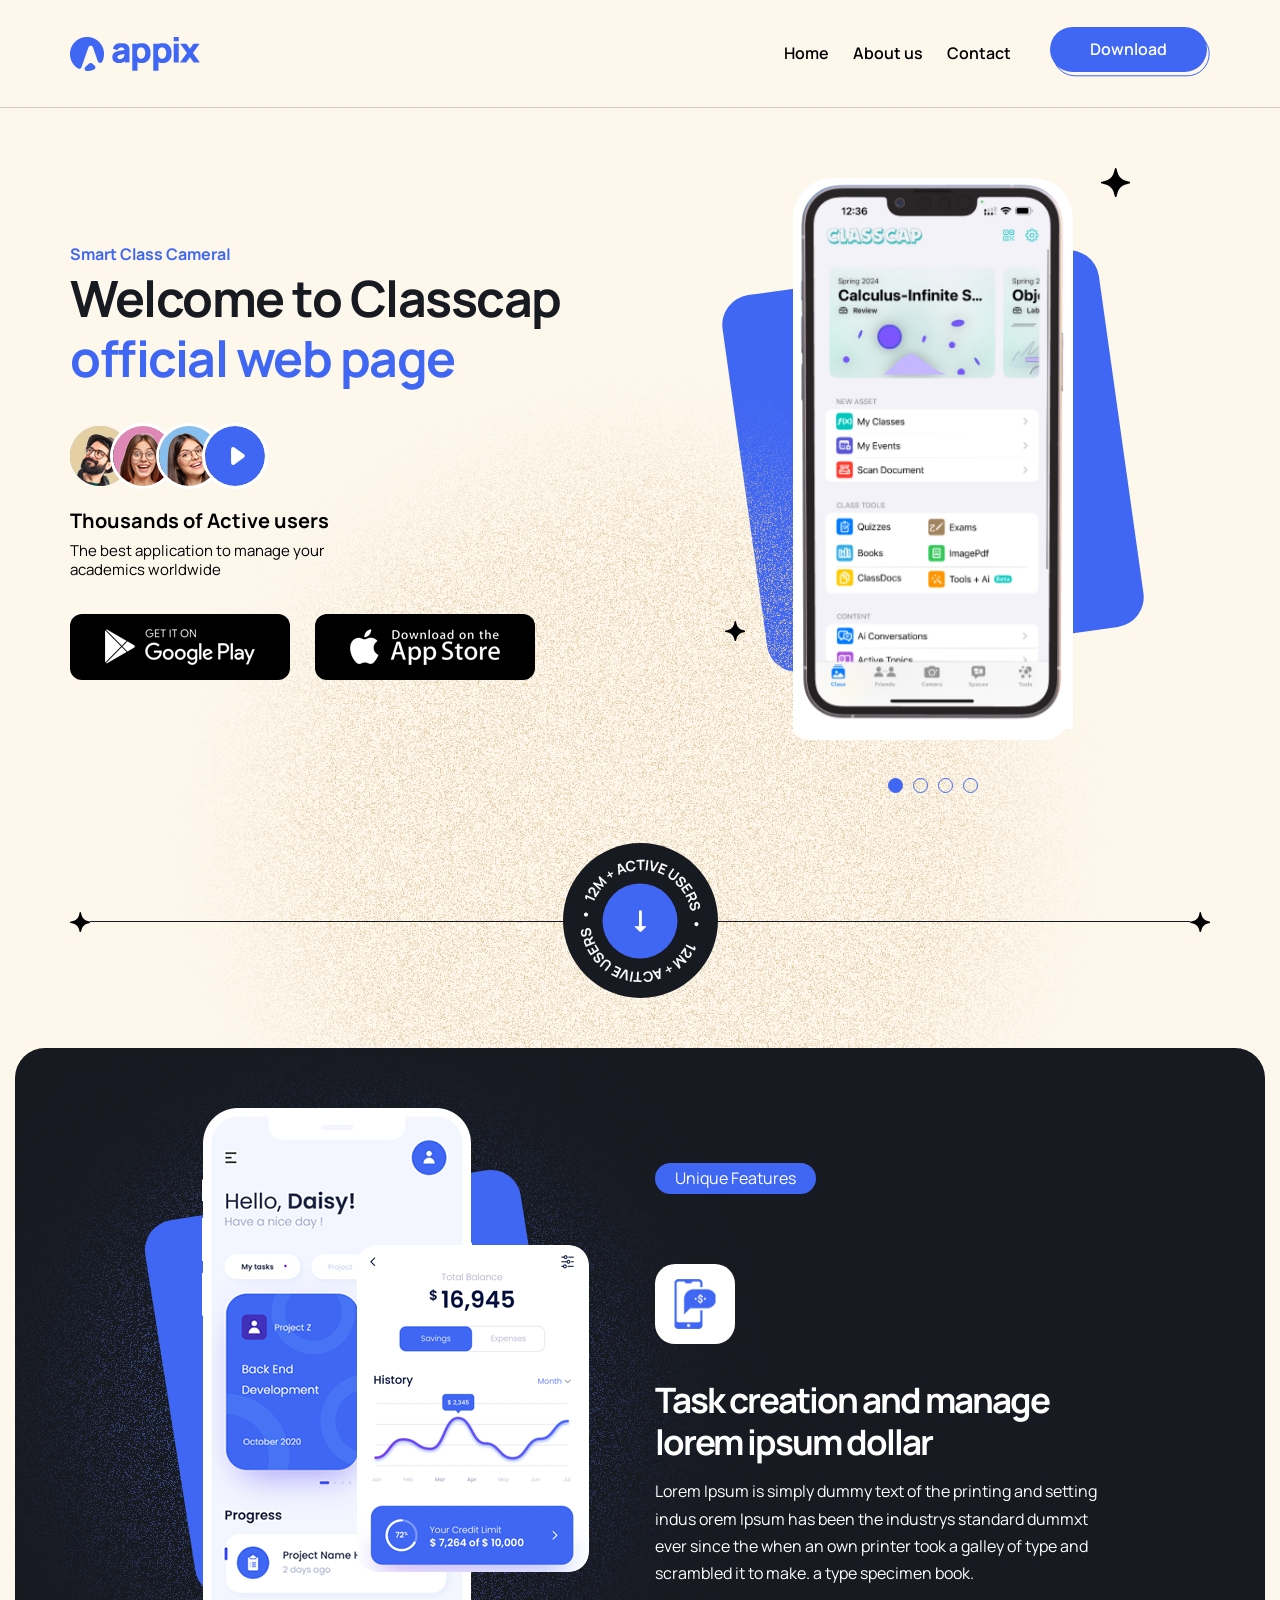
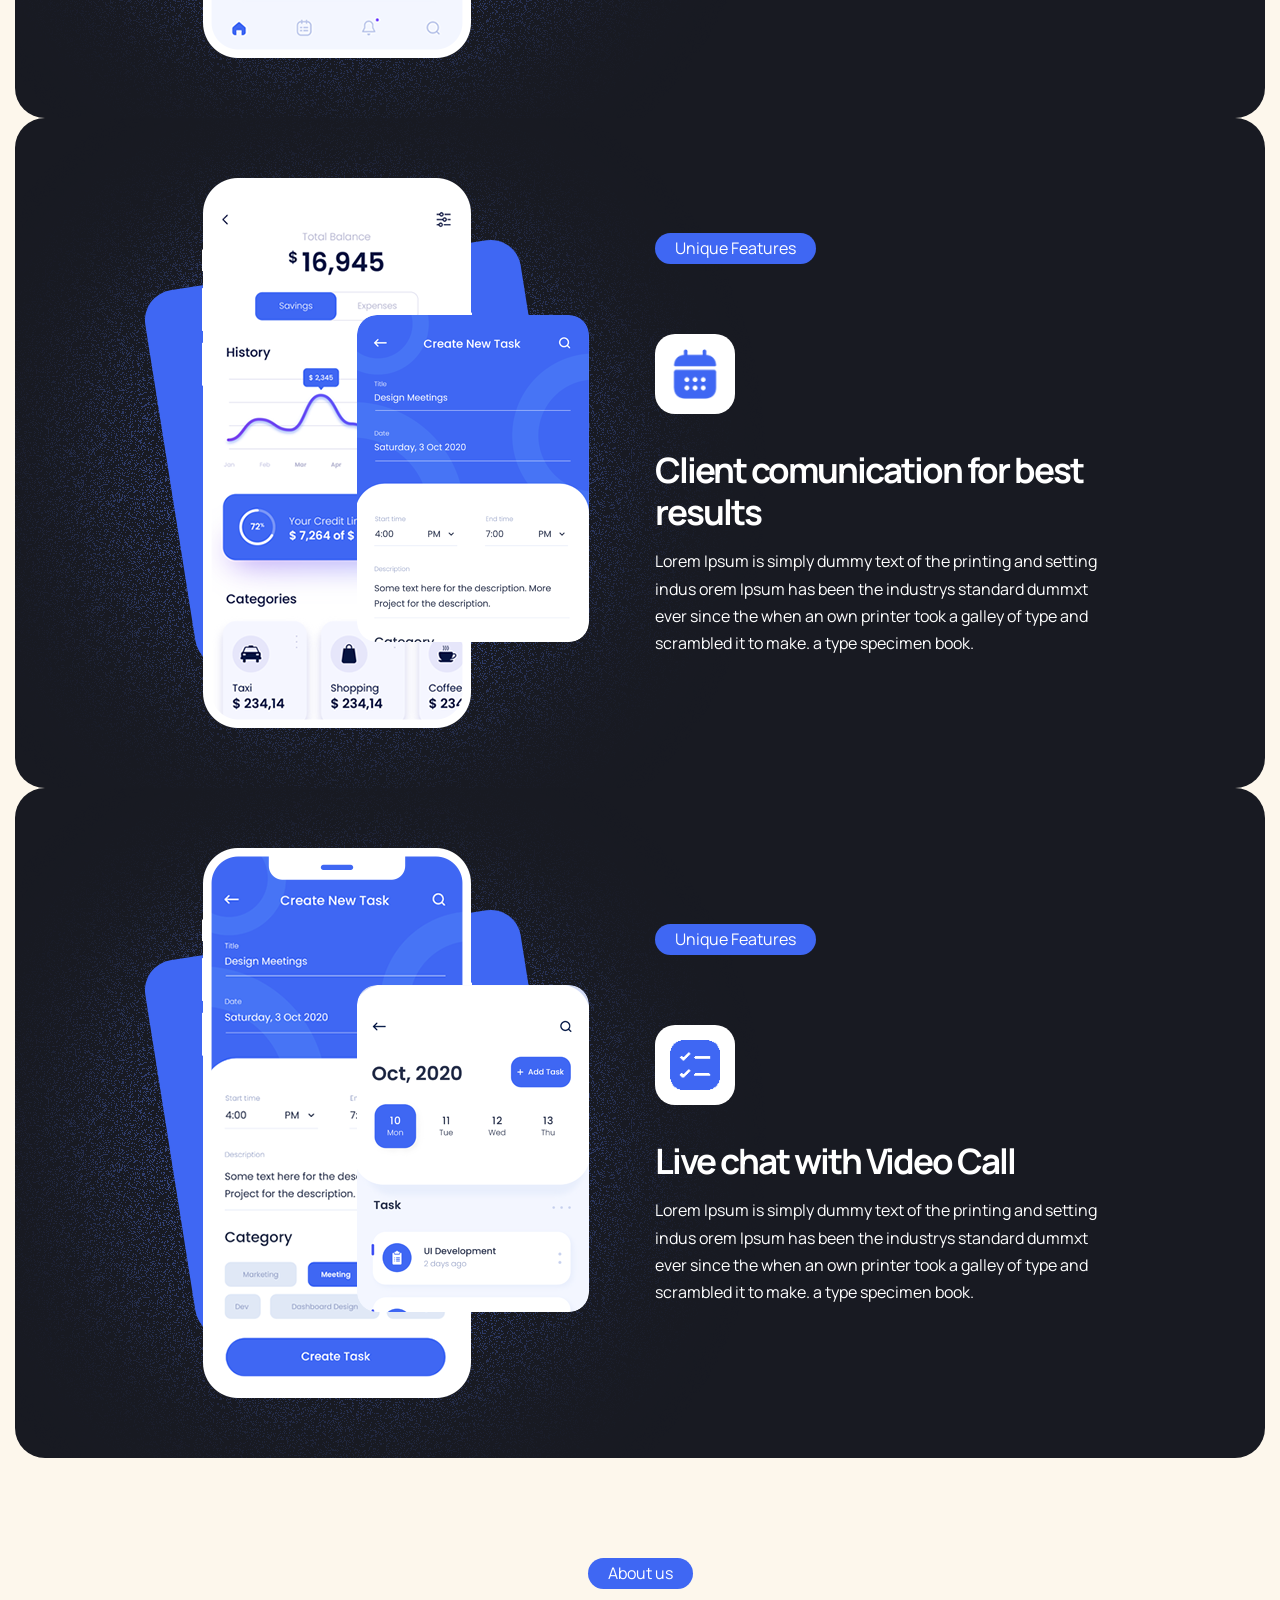
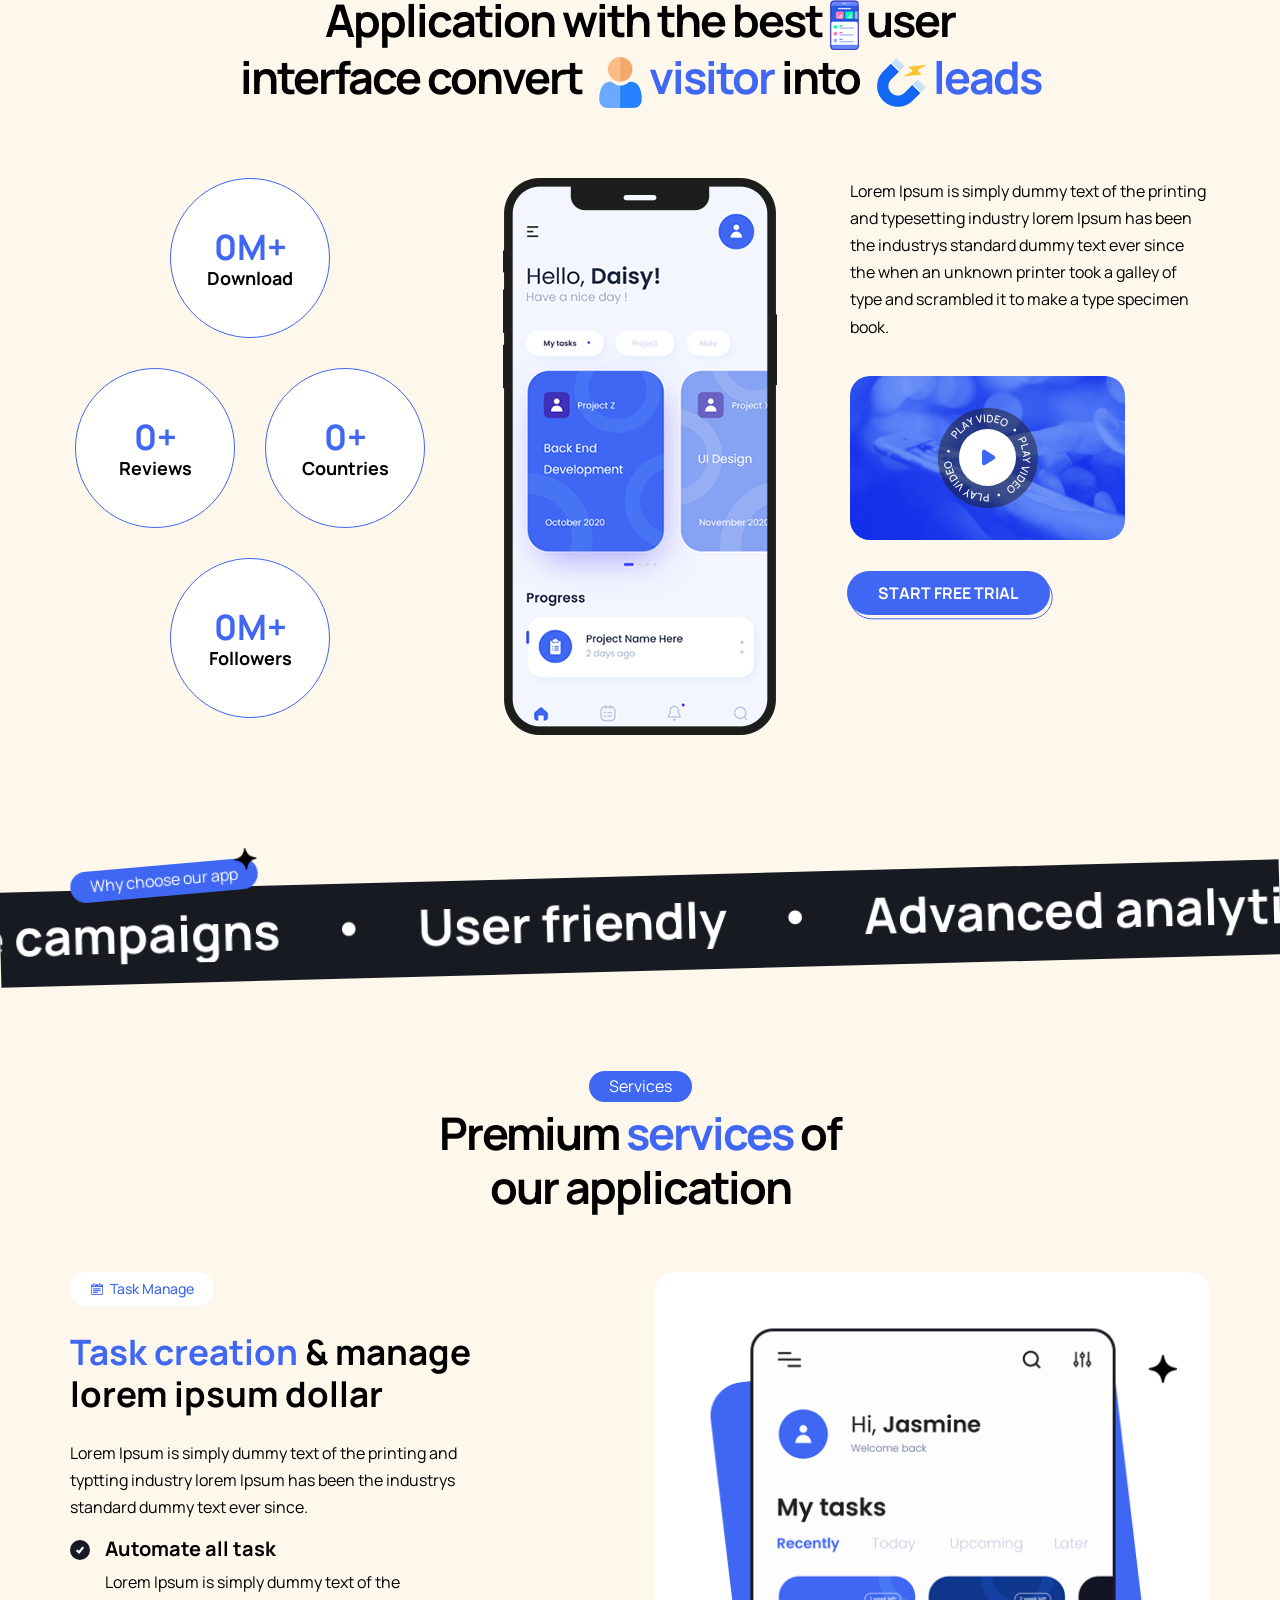
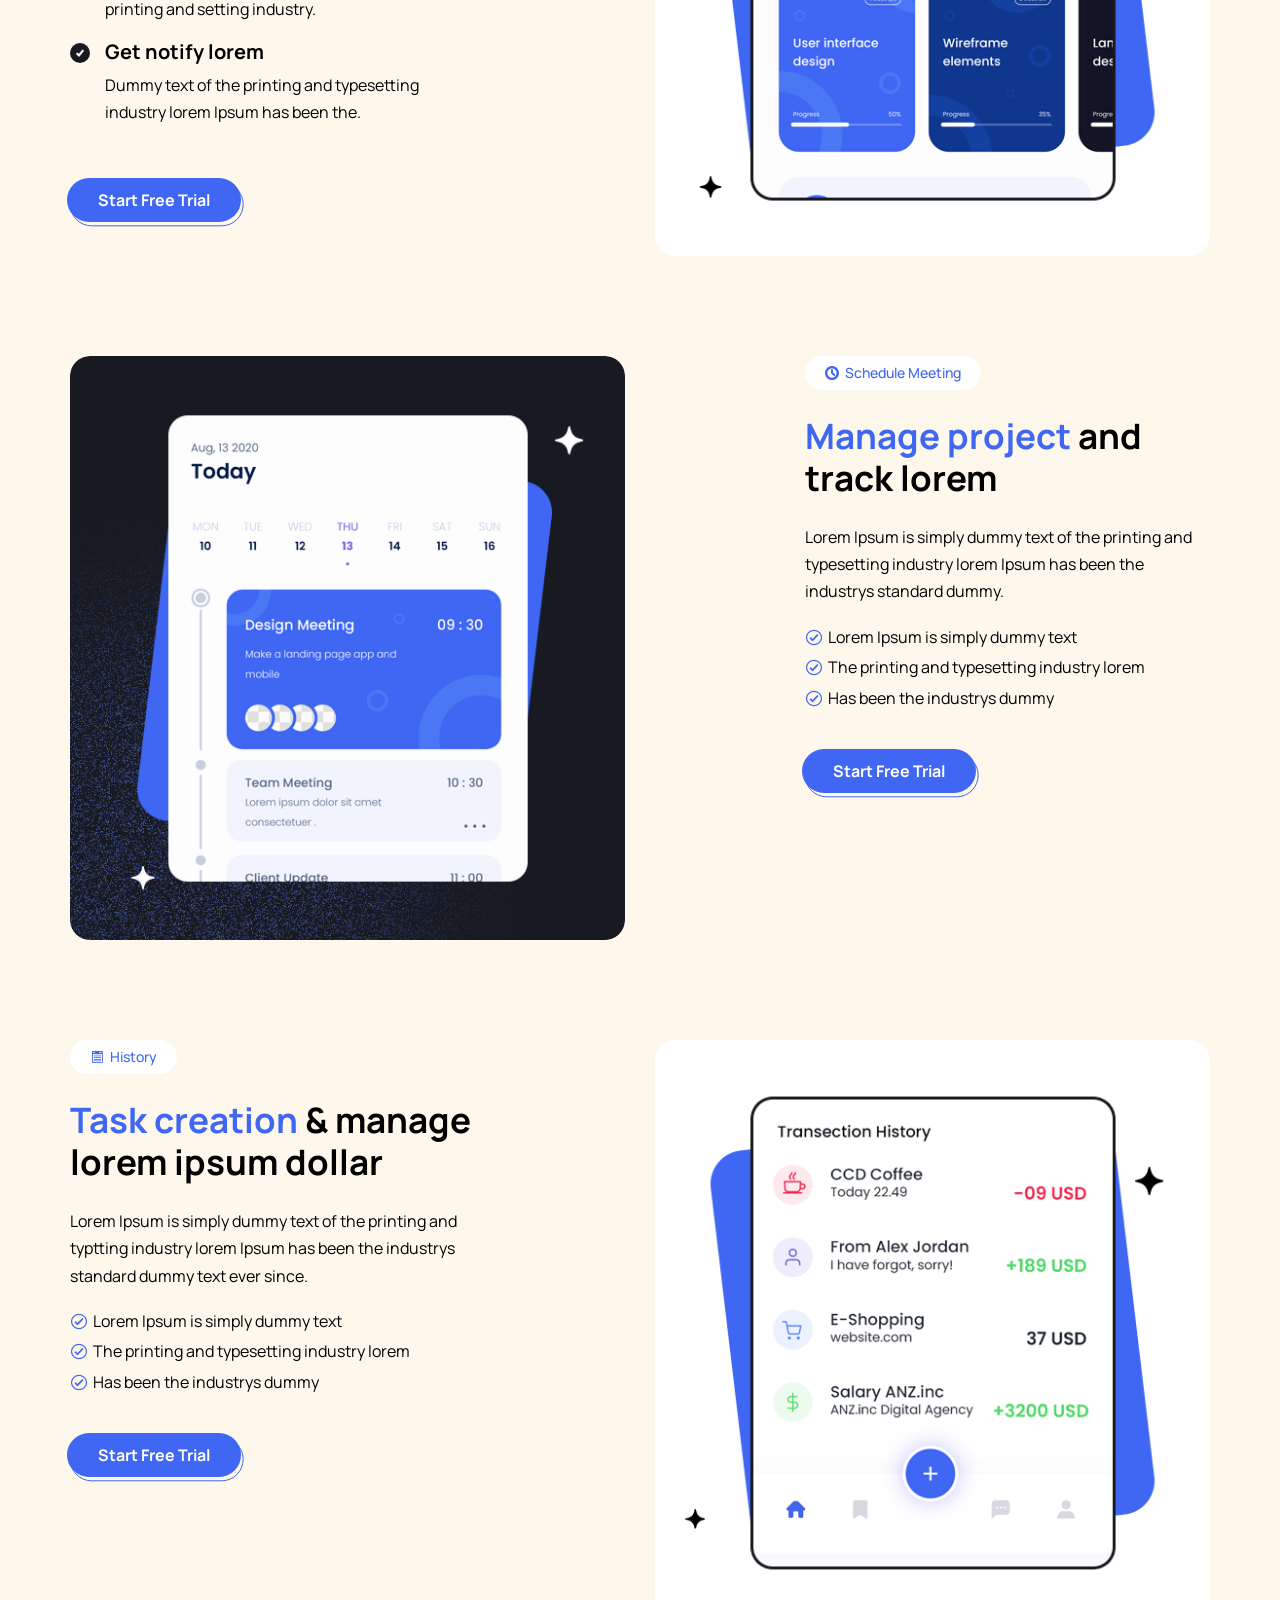
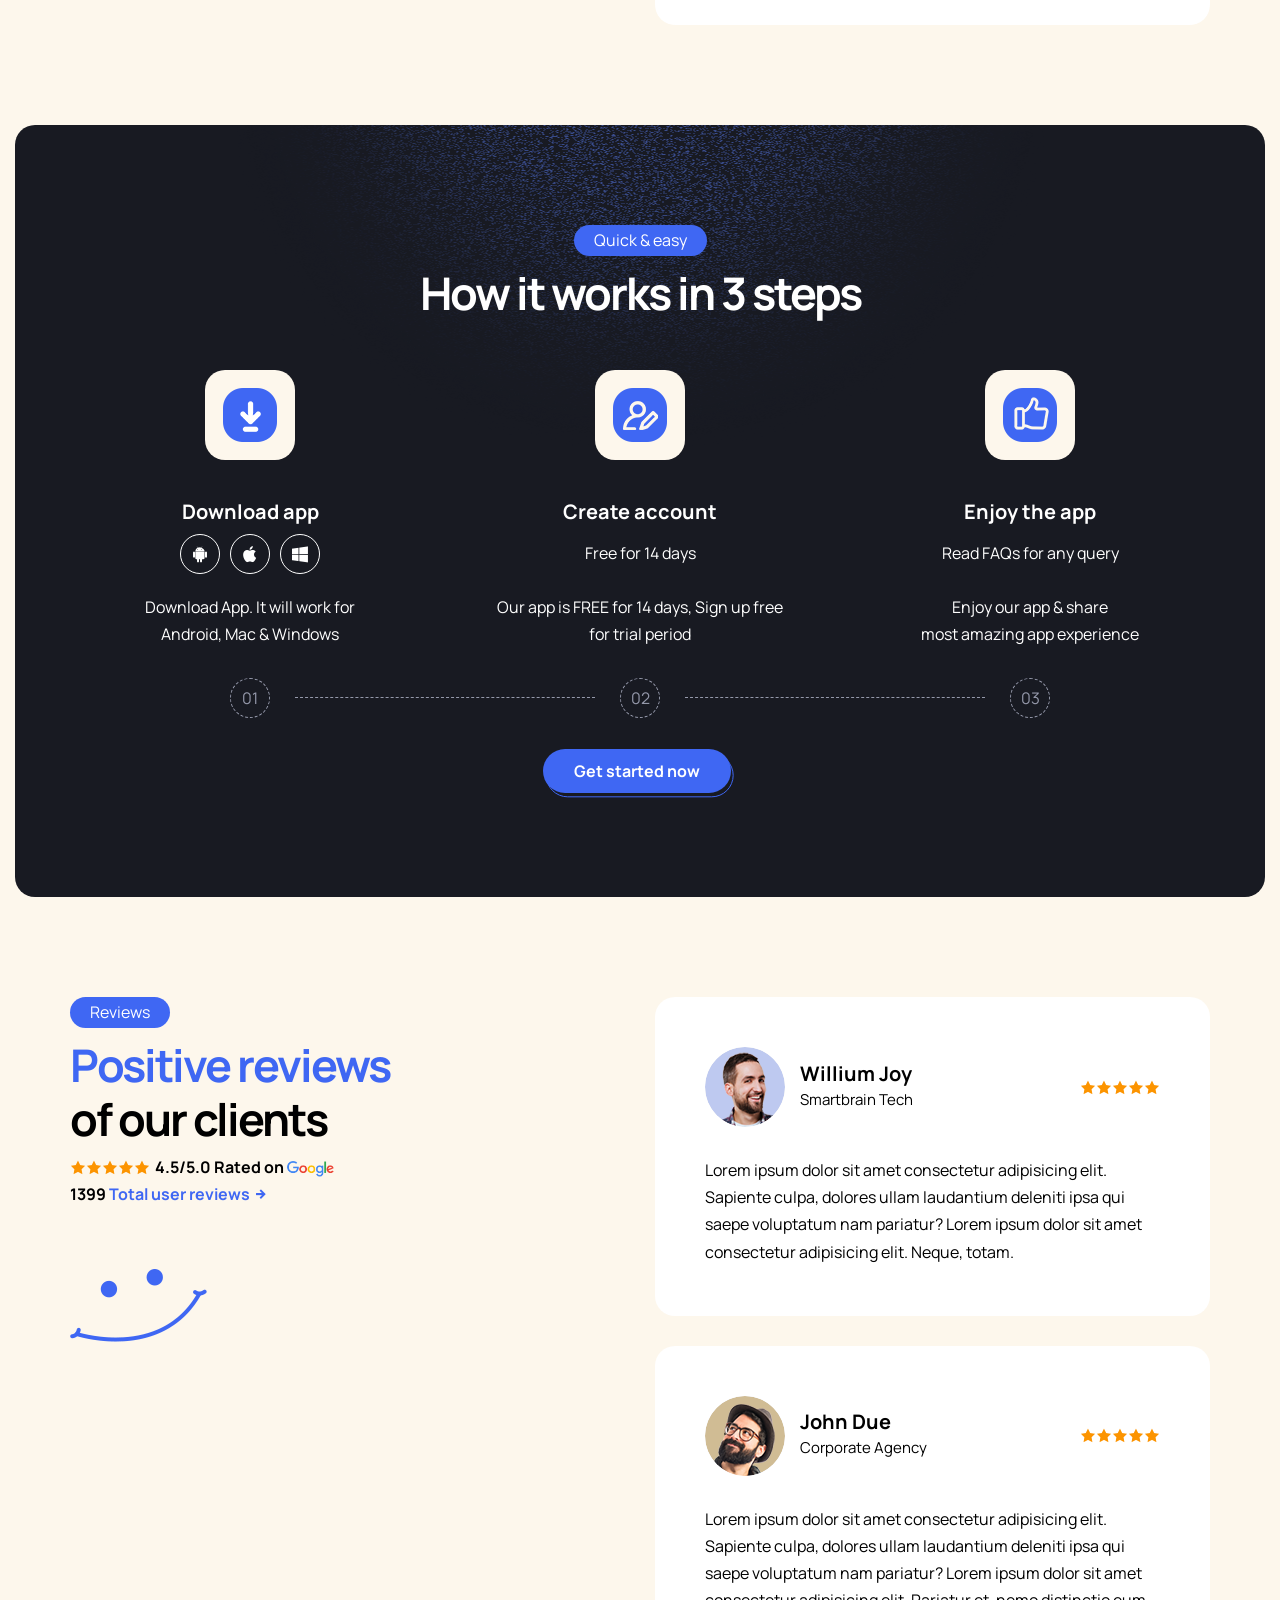
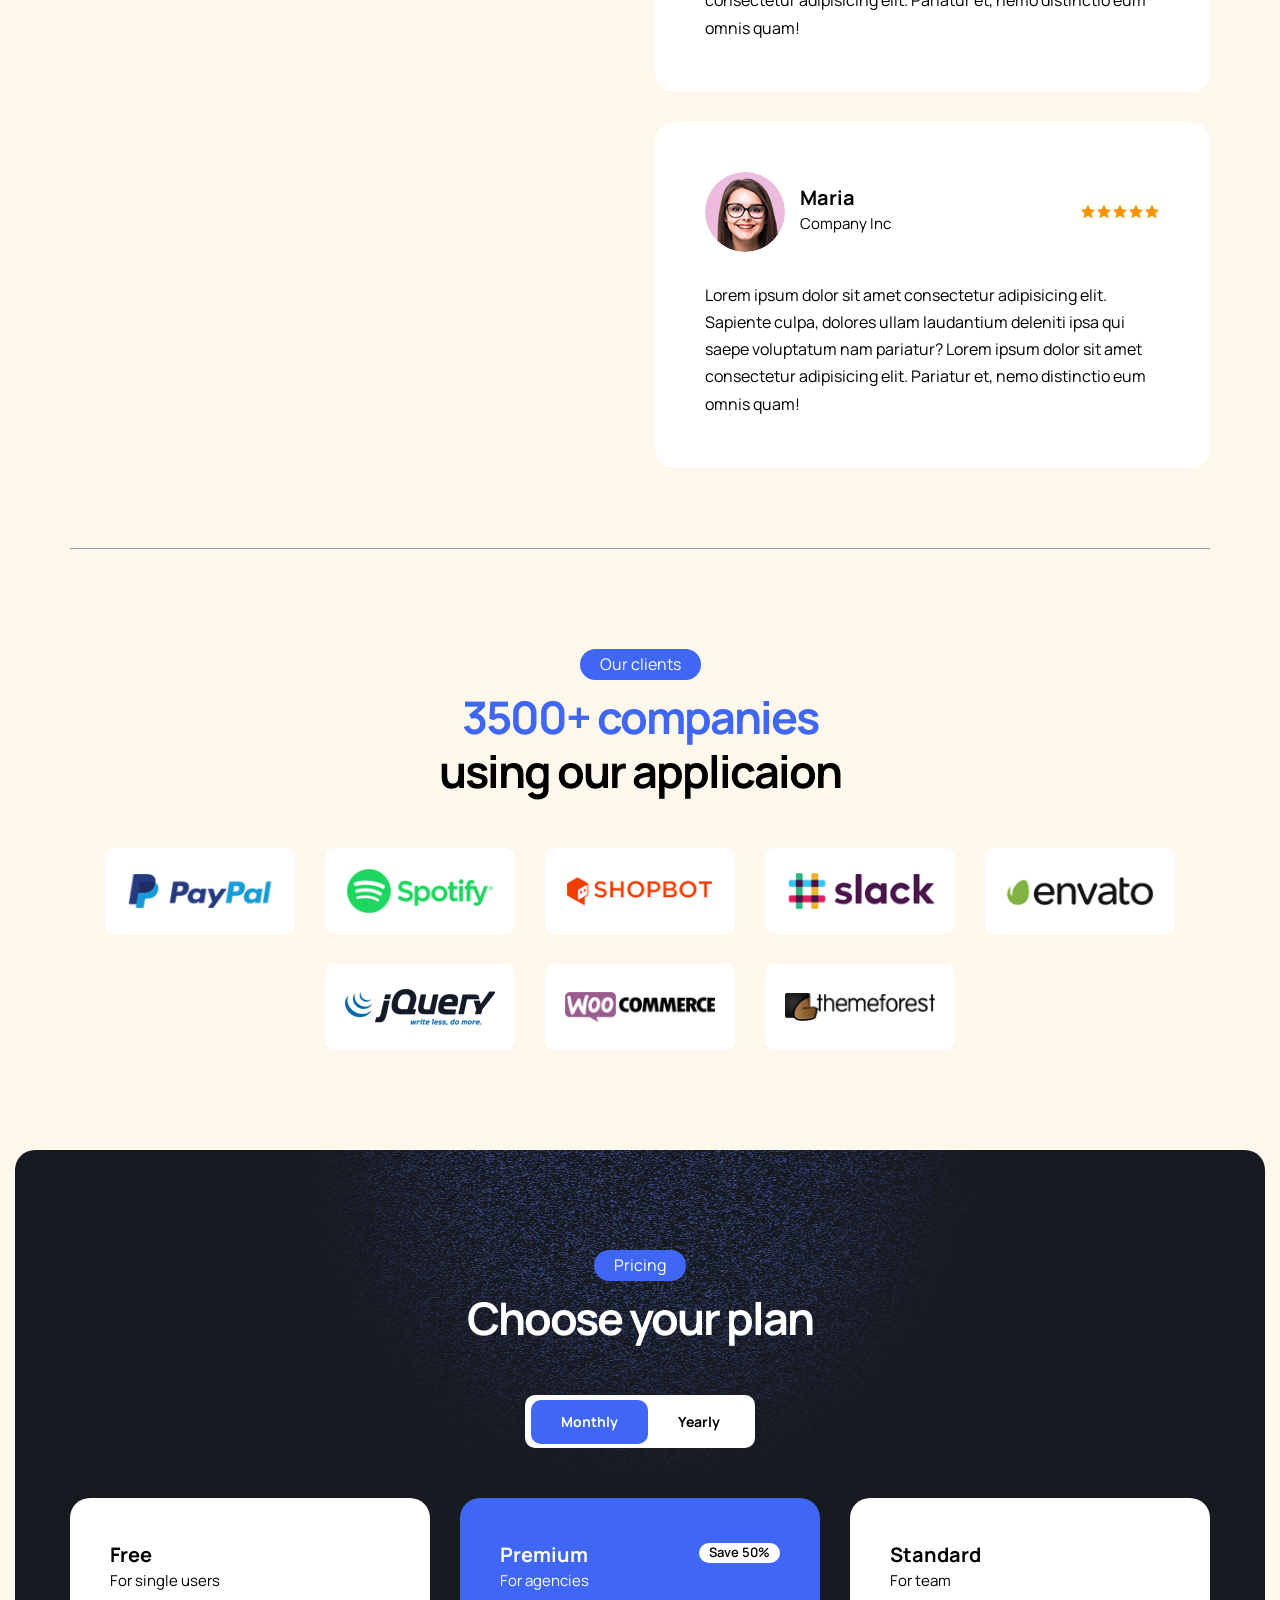
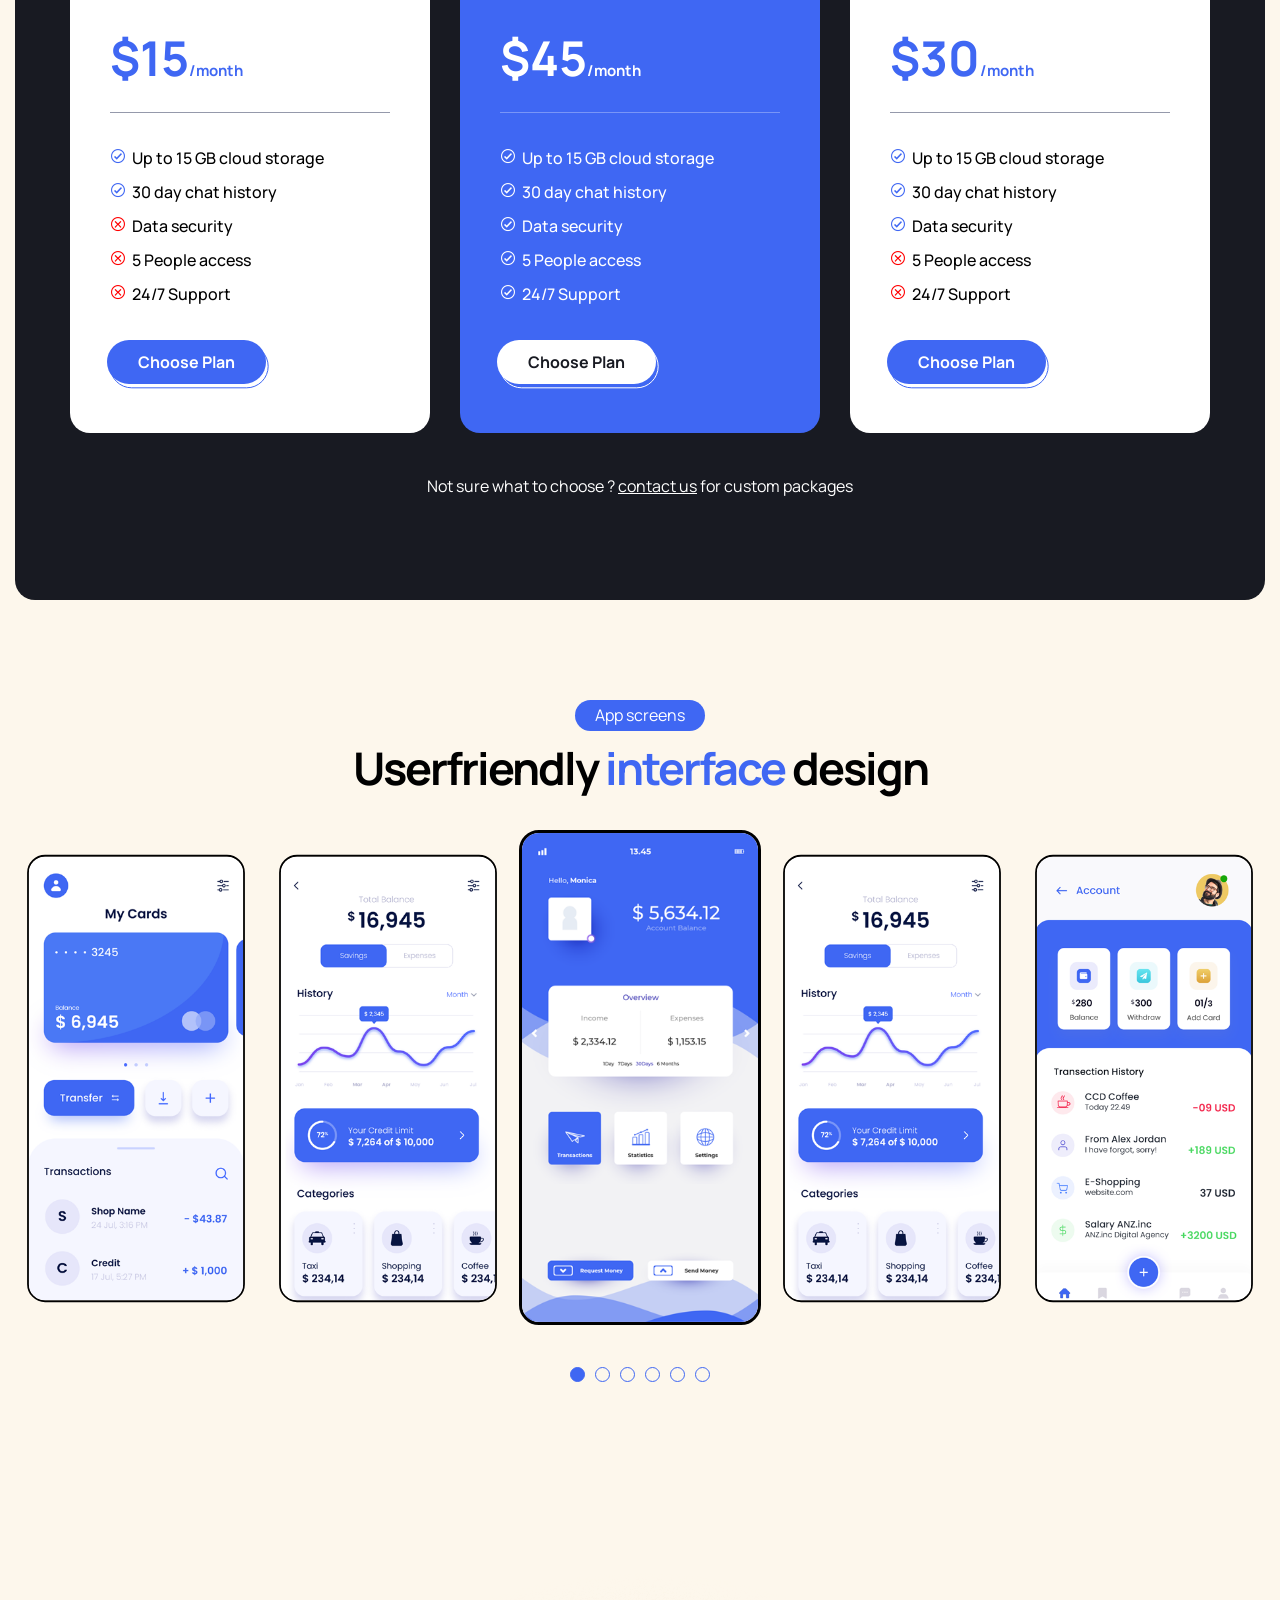
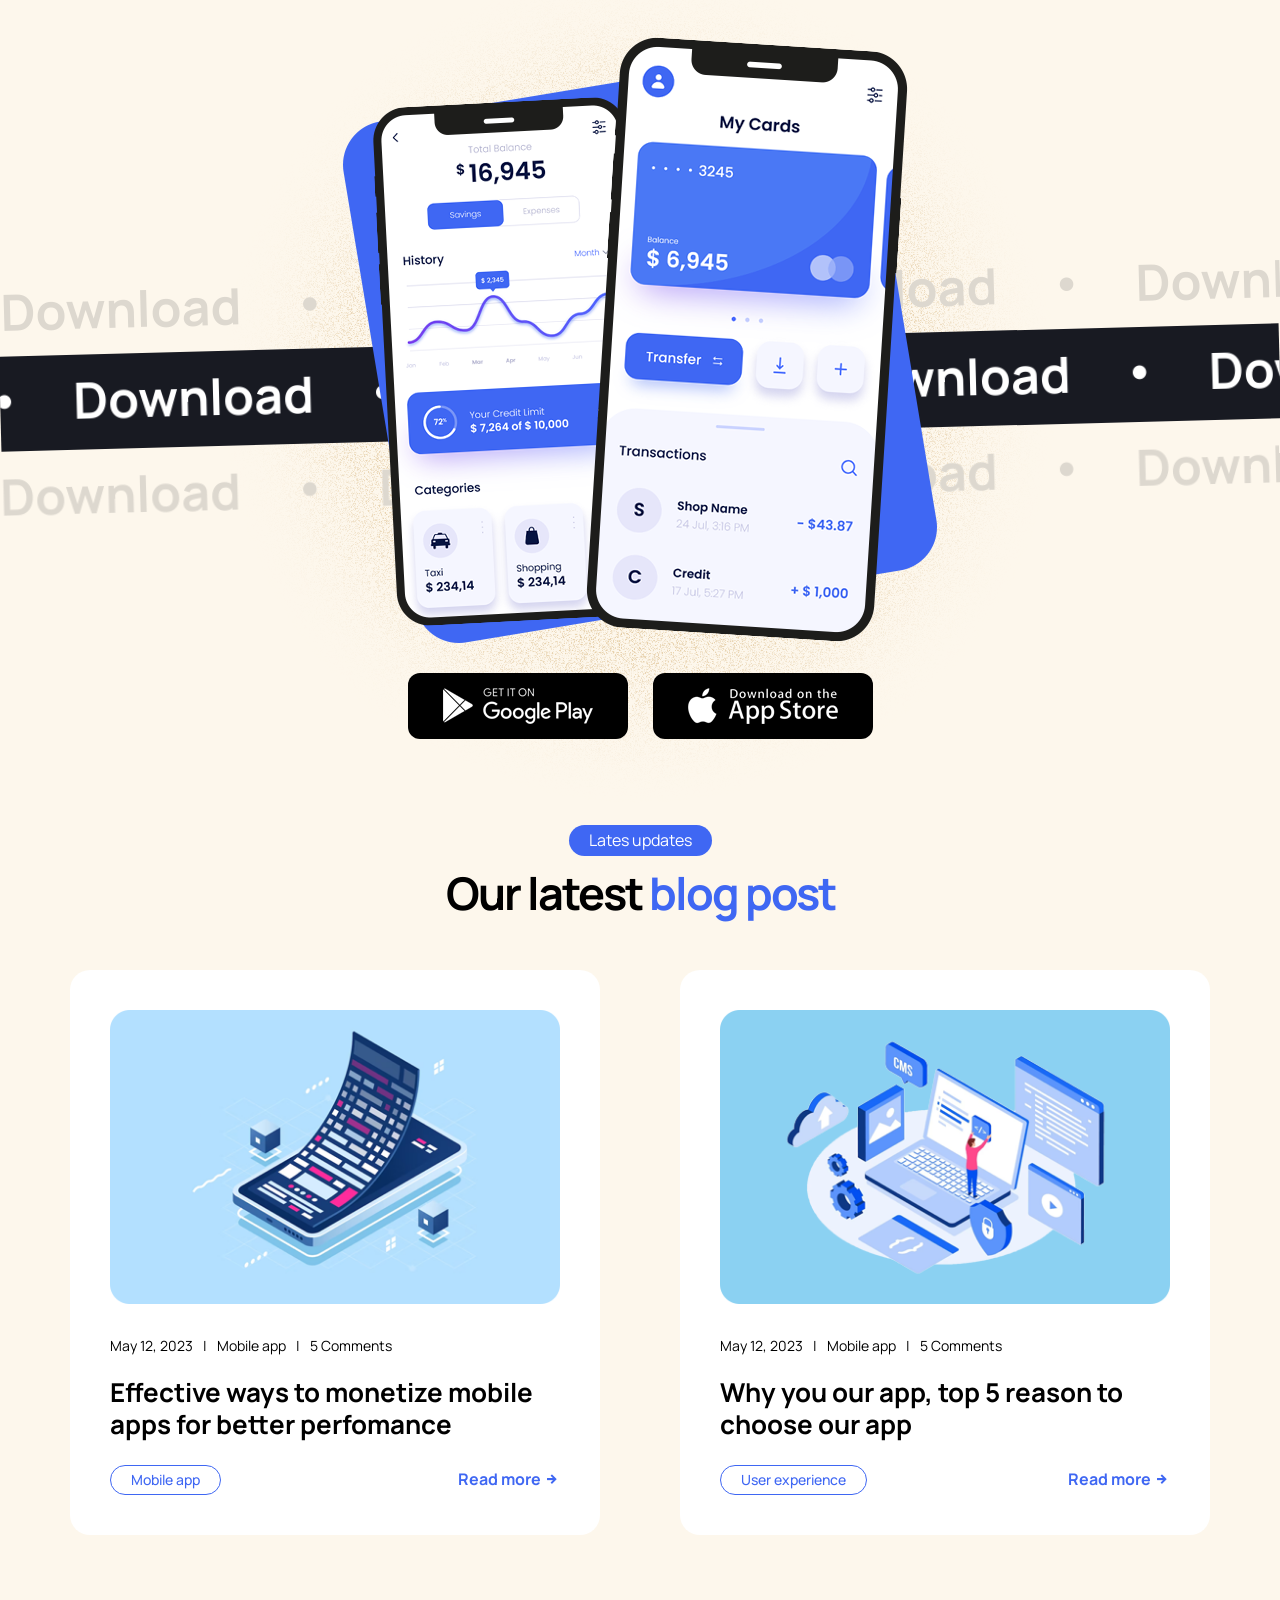
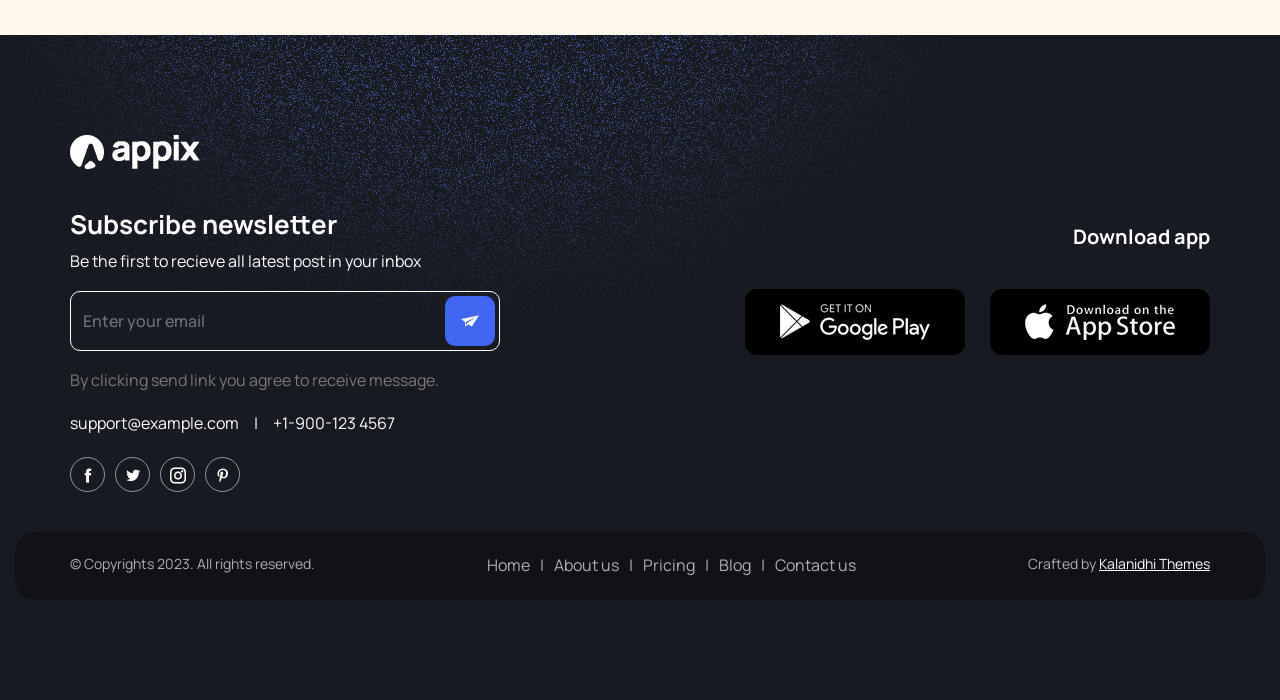
==== index.html @ 89b2b28c "test run" ====
<!DOCTYPE html>
<html lang="en">


<head>

  <meta charset="UTF-8">
  <meta http-equiv="X-UA-Compatible" content="IE=edge">
  <meta name="viewport" content="width=device-width, initial-scale=1.0">
  <title>CLASSCAP</title>

  <!-- icofont-css-link -->
  <link rel="stylesheet" href="css/icofont.min.css">
  <!-- Owl-Carosal-Style-link -->
  <link rel="stylesheet" href="css/owl.carousel.min.css">
  <!-- Bootstrap-Style-link -->
  <link rel="stylesheet" href="css/bootstrap.min.css">
  <!-- Aos-Style-link -->
  <link rel="stylesheet" href="css/aos.css">
  <!-- Coustome-Style-link -->
  <link rel="stylesheet" href="css/style.css">
  <!-- Responsive-Style-link -->
  <link rel="stylesheet" href="css/responsive.css">
  <!-- Favicon -->
  <link rel="shortcut icon" href="images/favicon.png" type="image/x-icon">

</head>

<body>

  <!-- Preloader -->
  <div id="preloader">
    <div id="loader"></div>
  </div>

  <!-- Header Start -->
  <header>
    <!-- container start -->
    <div class="container">
      <!-- navigation bar -->
      <nav class="navbar navbar-expand-lg">
        <a class="navbar-brand" href="index.html">
          <img src="images/logo.png" alt="Logo">
        </a>
        <button class="navbar-toggler" type="button" data-toggle="collapse" data-target="#navbarSupportedContent"
          aria-controls="navbarSupportedContent" aria-expanded="false" aria-label="Toggle navigation">
          <span class="navbar-toggler-icon">
            <!-- <i class="icofont-navigation-menu ico_menu"></i> -->
            <span class="toggle-wrap">
              <span class="toggle-bar"></span>
            </span>
          </span>
        </button>

        <div class="collapse navbar-collapse" id="navbarSupportedContent">
          <ul class="navbar-nav ml-auto">

          	<!-- secondery menu start -->
            <li class="nav-item has_dropdown">
              <a class="nav-link" href="#">Home</a>
            </li>
            <!-- secondery menu end -->


            <li class="nav-item">
              <a class="nav-link" href="#AboutUs">About us</a>
            </li>

            <li class="nav-item">
              <a class="nav-link" href="contact.html">Contact</a>
            </li>
            <li class="nav-item">
              <div class="btn_block">
                <a class="nav-link dark_btn" href="contact.html">Download</a>
                <div class="btn_bottom"></div>
              </div>
            </li>
          </ul>
        </div>
      </nav>
      <!-- navigation end -->
    </div>
    <!-- container end -->
  </header>

  <!-- Banner-Section-Start -->
  <section class="banner_section">
    <!-- container start -->
    <div class="container"> 
      <!-- row start -->
      <div class="row">
        <div class="col-lg-6 col-md-12" data-aos="fade-up" data-aos-duration="1500">
          <!-- banner text -->
          <div class="banner_text">
            <!-- typed text -->
            <div class="type-wrap">
              <!-- add static words/sentences here (i.e. text that you don't want to be removed)-->
              <span id="typed" style="white-space:pre;" class="typed">
              </span>
            </div>
            <!-- h1 -->
            <h1>Welcome  to Classcap  <span>
            <p>
             
                official web page
              <!-- ClassCap is the ultimate app for managing your classroom, collaborating with students, and staying organized. -->
            </p>
          </div>

          <!-- users -->
          <div class="used_app"> 
            <ul>
              <li><img src="images/banavt1.png" alt="image"></li>
              <li><img src="images/banavt2.png" alt="image"></li>
              <li><img src="images/banavt3.png" alt="image"></li>
              <li>
                <a href="#" class="popup-youtube play-button"
                  data-url="https://www.youtube.com/embed/tgbNymZ7vqY?autoplay=1&mute=1" data-toggle="modal" data-target="#myModal" title="XJj2PbenIsU"><img src="images/play.svg" alt="img"></a>
              </li>
            </ul>
            <h3>Thousands of Active users</h3>
            <p>The best application to manage your <br> academics worldwide</p>
          </div>

          <!-- app buttons -->
          <ul class="app_btn">
            <li>
              <a href="#">
                <img class="blue_img" src="images/googleplay.png" alt="image">
              </a>
            </li>
            <li>
              <a href="#">
                <img class="blue_img" src="images/appstorebtn.png" alt="image">
              </a>
            </li>
          </ul>
        </div>

        <!-- banner slides start -->
        <div class="col-lg-6 col-md-12" >
          <div class="banner_slider">
            <div class="left_icon">
              <img src="images/smallStar.png" alt="image">
            </div>
            <div class="right_icon">
              <img src="images/bigstar.png" alt="image">
            </div>
            <div id="frmae_slider" class="owl-carousel owl-theme">
              <div class="item">
                <div class="slider_img">
                  <img src="images/bannerScreen.png" alt="image">
                </div>
              </div>
              <div class="item">
                <div class="slider_img">
                  <img src="images/bannerScreen2.png" alt="image">
                </div>
              </div>
              <div class="item">
                <div class="slider_img">
                  <img src="images/bannerScreen3.png" alt="image">
                </div>
              </div>
              <div class="item">
                <div class="slider_img">
                  <img src="images/bannerScreen4.png" alt="image">
                </div>
              </div>
            </div>
            <div class="slider_frame">
              <!-- <img src="images/iphonescren.png" alt="image"> -->
            </div>
          </div>
        </div>
        <!-- banner slides end -->

      </div>
      <!-- row end -->
      <!-- Spin Diveder Start -->
      <div class="spinBlock" data-aos="fade-up" data-aos-duration="1500">
        <span class="star"><img src="images/smallStar.png" alt="image"></span>
        <div class="spin_box" id="scrollButton">
          <span class="downsign">
            <i class="icofont-long-arrow-down"></i>
          </span>
          <div class="spin-text">
            <img src="images/12mtext.png" alt="image">
          </div>
        </div>
        <span class="star"><img src="images/smallStar.png" alt="image"></span>
      </div>
      <!-- Spin Diveder End -->
    </div>
    <!-- container end -->
  </section>
  <!-- Banner-Section-end -->

  <!-- Task-App-Section-Start -->
  <section class="row_am task_app_section">
    <!-- Task Block start -->
    <div class="task_block">
      <div class="dotes_blue"><img src="images/blue_dotes.png" alt="image"></div>
      <!-- row start -->
      <div class="row">
        <div class="col-md-6">
          <!-- task images -->
          <div class="task_img" data-aos="fade-in" data-aos-duration="1500">
            <div class="frame_img">
              <img src="images/feature1a.png" alt="image">
            </div>
            <div class="screen_img">
              <img class="moving_animation" src="images/feature1b.png" alt="image">
            </div>
          </div>
        </div>
        <div class="col-md-6">
          <!-- task text -->
          <div class="task_text">
            <div class="section_title white_text" data-aos="fade-up" data-aos-duration="1500" data-aos-delay="100">
              <span class="title_badge">Unique Features</span>
              <span class="icon">
                <img src="images/feature-icon1.png" alt="image">
              </span>
              <!-- h2 -->
              <h2>Task creation and manage
                lorem ipsum dollar</h2>
              <!-- p -->
              <p>
                Lorem Ipsum is simply dummy text of the printing and
                setting indus orem Ipsum has been the industrys standard
                dummxt ever since the when an own printer
                took a galley of type and scrambled it to make.
                a type specimen book.
              </p>
            </div>
          </div>
        </div>
      </div>
      <!-- row end -->
    </div>
    <!-- Task Block end -->
    <!-- Task Block start -->
    <div class="task_block">
      <div class="dotes_blue"><img src="images/blue_dotes.png" alt="image"></div>
      <!-- row start -->
      <div class="row">
        <div class="col-md-6">
          <!-- task images -->
          <div class="task_img" data-aos="fade-in" data-aos-duration="1500">
            <div class="frame_img">
              <img src="images/feature2a.png" alt="image">
            </div>
            <div class="screen_img">
              <img class="moving_animation" src="images/feature2b.png" alt="image">
            </div>
          </div>
        </div>
        <div class="col-md-6">
          <!-- task text -->
          <div class="task_text">
            <div class="section_title white_text" data-aos="fade-up" data-aos-duration="1500" data-aos-delay="100">
              <span class="title_badge">Unique Features</span>
              <span class="icon">
                <img src="images/feature-icon2.png" alt="image">
              </span>
              <!-- h2 -->
              <h2>Client comunication for best results</h2>
              <!-- p -->
              <p>
                Lorem Ipsum is simply dummy text of the printing and
                setting indus orem Ipsum has been the industrys standard
                dummxt ever since the when an own printer
                took a galley of type and scrambled it to make.
                a type specimen book.
              </p>
            </div>
          </div>
        </div>
      </div>
      <!-- row end -->
    </div>
    <!-- Task Block end -->
    <!-- Task Block start -->
    <div class="task_block">
      <div class="dotes_blue"><img src="images/blue_dotes.png" alt="image"></div>
      <!-- row start -->
      <div class="row">
        <div class="col-md-6">
          <!-- task images -->
          <div class="task_img" data-aos="fade-in" data-aos-duration="1500">
            <div class="frame_img">
              <img src="images/feature3a.png" alt="image">
            </div>
            <div class="screen_img">
              <img class="moving_animation" src="images/feature3b.png" alt="image">
            </div>
          </div>
        </div>
        <div class="col-md-6">
          <!-- task text -->
          <div class="task_text">
            <div class="section_title white_text" data-aos="fade-up" data-aos-duration="1500" data-aos-delay="100">
              <span class="title_badge">Unique Features</span>
              <span class="icon">
                <img src="images/feature-icon3.png" alt="image">
              </span>
              <!-- h2 -->
              <h2>Live chat with Video Call</h2>
              <!-- p -->
              <p>
                Lorem Ipsum is simply dummy text of the printing and
                setting indus orem Ipsum has been the industrys standard
                dummxt ever since the when an own printer
                took a galley of type and scrambled it to make.
                a type specimen book.
              </p>
            </div>
          </div>
        </div>
      </div>
      <!-- row end -->
    </div>
    <!-- Task Block end -->
  </section>
  <!-- Task-App-Section-end -->

  <!-- Page Wraper -->
  <div class="page_wrapper">

    <!-- About Us Start-->
    <section class="about_section row_am" id="AboutUs">
      <div class="container">
        <div class="section_title" data-aos="fade-up" data-aos-duration="1500">
          <span class="title_badge mb-1">About us</span>
          <h2>Application with the best <img src="images/mobileicon.png" alt="image"> user <br>
            interface convert <span><img src="images/usericon.png" alt="image"> visitor</span> into <span><img
                src="images/magnet.png" alt="image"> leads</span></h2>
        </div>
        <div class="row">
          <div class="col-lg-4 col-md-6">
            <ul class="app_statstic" id="counter" data-aos="fade-in" data-aos-duration="1500">
              <li data-aos="fade-up" data-aos-duration="1500">
                <div class="text">
                  <p><span class="counter-value" data-count="17">0</span><span>M+</span></p>
                  <p>Download</p>
                </div>
              </li>
              <li data-aos="fade-up" data-aos-duration="1500">
                <div class="text">
                  <p><span class="counter-value" data-count="2300">1500</span><span>+</span></p>
                  <p>Reviews</p>
                </div>
              </li>
              <li data-aos="fade-up" data-aos-duration="1500">
                <div class="text">
                  <p><span class="counter-value" data-count="150">0</span><span>+</span></p>
                  <p>Countries</p>
                </div>
              </li>
              <li data-aos="fade-up" data-aos-duration="1500">
                <div class="text">
                  <p><span class="counter-value" data-count="08">0 </span><span>M+</span></p>
                  <p>Followers</p>
                </div>
              </li>
            </ul>
          </div>
          <div class="col-lg-4 col-md-6">
            <div class="abtImg text-center" data-aos="fade-up" data-aos-duration="1500">
              <img src="images/appscreen.png" alt="image">
            </div>
          </div>
          <div class="col-lg-4">
            <p data-aos="fade-up" data-aos-duration="1500">Lorem Ipsum is simply dummy text of the printing and
              typesetting industry lorem Ipsum has been the
              industrys standard dummy text ever since the when an unknown
              printer took a galley of type and scrambled
              it to make a type specimen book.</p>
            <div class="video_block" data-aos="fade-up" data-aos-duration="1500">
              <img class="thumbnil" src="images/applicationvideothumb.png" alt="image">
              <div class="playBtn">
                <a href="#" class="popup-youtube play-button play_icon"
                  data-url="https://www.youtube.com/embed/tgbNymZ7vqY?autoplay=1&mute=1" data-toggle="modal" data-target="#myModal" title="XJj2PbenIsU"><img src="images/play_white.svg" alt="img"></a>
                <img class="spin_text" src="images/playvideotext.png" alt="image">
              </div>
            </div>
            <div class="btn_block" data-aos="fade-up" data-aos-duration="1500">
              <a href="contact.html" class="btn puprple_btn ml-0">START FREE TRIAL</a>
              <div class="btn_bottom"></div>
            </div>
          </div>
        </div>
      </div>
    </section>
    <!-- About Us End -->

    <!-- Text List flow Section Start -->
    <div class="text_list_section row_am" data-aos="fade-in" data-aos-duration="1500">
      <div class="container">
        <span class="title_badge down_fix">Why choose our app</span>
      </div>
      <div class="slider_block">
        <div class="owl-carousel owl-theme" id="text_list_flow">
          <div class="item">
            <div class="text_block">
              <span>Multiple campaigns </span>
              <span class="mark_star">•</span>
            </div>
          </div>
          <div class="item">
            <div class="text_block">
              <span>User friendly</span>
              <span class="mark_star">•</span>
            </div>
          </div>
          <div class="item">
            <div class="text_block">
              <span>Advanced analytics </span>
              <span class="mark_star">•</span>
            </div>
          </div>
          <div class="item">
            <div class="text_block">
              <span> Task management</span>
              <span class="mark_star">•</span>
            </div>
          </div>
          <div class="item">
            <div class="text_block">
              <span> Event Scheduler</span>
              <span class="mark_star">•</span>
            </div>
          </div>
          <div class="item">
            <div class="text_block">
              <span> Group Video Calls</span>
              <span class="mark_star">•</span>
            </div>
          </div>
          <div class="item">
            <div class="text_block">
              <span>Live Chat</span>
              <span class="mark_star">•</span>
            </div>
          </div>
          <div class="item">
            <div class="text_block">
              <span>Activity Streem</span>
              <span class="mark_star">•</span>
            </div>
          </div>
        </div>
      </div>
    </div>
    <!-- Text List flow Section End -->

    <!-- Service Section Start -->
    <section class="row_am service_section">
      <div class="container">
        <div class="section_title" data-aos="fade-up" data-aos-duration="1500">
          <span class="title_badge mb-1">Services</span>
          <h2>Premium <span>services</span> of <br>
            our application</h2>
        </div>
        <div class="row service_blocks">
          <div class="col-md-6">
            <div class="service_text" data-aos="fade-up" data-aos-duration="1500">
              <div class="service_badge"><i class="icofont-tasks-alt"></i>
                <span>Task Manage</span>
              </div>
              <h2><span>Task creation</span> & manage <br>
                lorem ipsum dollar</h2>
              <p>Lorem Ipsum is simply dummy text of the printing and typtting
                industry lorem Ipsum has been the
                industrys standard dummy text ever since.</p>
              <ul class="listing_block">
                <li>
                  <div class="icon">
                    <span><i class="icofont-ui-check"></i></span>
                  </div>
                  <div class="text">
                    <h3>Automate all task</h3>
                    <p>Lorem Ipsum is simply dummy text of the printing and
                      setting industry.</p>
                  </div>
                </li>
                <li>
                  <div class="icon">
                    <span><i class="icofont-ui-check"></i></span>
                  </div>
                  <div class="text">
                    <h3>Get notify lorem</h3>
                    <p>Dummy text of the printing and typesetting industry
                      lorem Ipsum has been the.</p>
                  </div>
                </li>
              </ul>
              <div class="btn_block">
                <a href="contact.html" class="btn puprple_btn ml-0">Start Free Trial</a>
                <div class="btn_bottom"></div>
              </div>
            </div>
          </div>
          <div class="col-md-6">
            <div class="img" data-aos="fade-up" data-aos-duration="1500">
              <img src="images/service1.png" alt="image">
            </div>
          </div>
        </div>
        <div class="row service_blocks flex-row-reverse">
          <div class="col-md-6">
            <div class="service_text right_side" data-aos="fade-up" data-aos-duration="1500">
              <div class="service_badge"><i class="icofont-ui-clock"></i>
                <span>Schedule Meeting</span>
              </div>
              <h2><span>Manage project</span> and
                track lorem</h2>
              <p>Lorem Ipsum is simply dummy text of the printing and
                typesetting industry lorem Ipsum has been the
                industrys standard dummy.</p>
              <ul class="feature_list">
                <li>
                  <div class="icon">
                    <span><i class="icofont-check-circled"></i></span>
                  </div>
                  <div class="text">
                    <p>Lorem Ipsum is simply dummy text</p>
                  </div>
                </li>
                <li>
                  <div class="icon">
                    <span><i class="icofont-check-circled"></i></span>
                  </div>
                  <div class="text">
                    <p>The printing and typesetting industry lorem</p>
                  </div>
                </li>
                <li>
                  <div class="icon">
                    <span><i class="icofont-check-circled"></i></span>
                  </div>
                  <div class="text">
                    <p>Has been the industrys dummy</p>
                  </div>
                </li>
              </ul>
              <div class="btn_block">
                <a href="contact.html" class="btn puprple_btn ml-0">Start Free Trial</a>
                <div class="btn_bottom"></div>
              </div>
            </div>
          </div>
          <div class="col-md-6">
            <div class="img" data-aos="fade-up" data-aos-duration="1500">
              <img src="images/service2.png" alt="image">
            </div>
          </div>
        </div>
        <div class="row service_blocks">
          <div class="col-md-6">
            <div class="service_text" data-aos="fade-up" data-aos-duration="1500">
              <div class="service_badge"><i class="icofont-list"></i> <span>History</span></div>
              <h2><span>Task creation</span> & manage
                lorem ipsum dollar</h2>
              <p>Lorem Ipsum is simply dummy text of the printing and typtting
                industry lorem Ipsum has been the
                industrys standard dummy text ever since.</p>
              <ul class="feature_list">
                <li>
                  <div class="icon">
                    <span><i class="icofont-check-circled"></i></span>
                  </div>
                  <div class="text">
                    <p>Lorem Ipsum is simply dummy text</p>
                  </div>
                </li>
                <li>
                  <div class="icon">
                    <span><i class="icofont-check-circled"></i></span>
                  </div>
                  <div class="text">
                    <p>The printing and typesetting industry lorem</p>
                  </div>
                </li>
                <li>
                  <div class="icon">
                    <span><i class="icofont-check-circled"></i></span>
                  </div>
                  <div class="text">
                    <p>Has been the industrys dummy</p>
                  </div>
                </li>
              </ul>
              <div class="btn_block">
                <a href="#" class="btn puprple_btn ml-0">Start Free Trial</a>
                <div class="btn_bottom"></div>
              </div>
            </div>
          </div>
          <div class="col-md-6">
            <div class="img" data-aos="fade-up" data-aos-duration="1500">
              <img src="images/service3.png" alt="image">
            </div>
          </div>
        </div>
      </div>
    </section>
    <!-- Service Section End -->

    <!-- How It Work Section Start -->
    <section class="how_it_section white_text">
      <div class="how_it_inner" data-aos="fade-in" data-aos-duration="1500">
        <div class="dotes_blue"><img src="images/blue_dotes.png" alt="image"></div>
        <div class="container">
          <div class="section_title" data-aos="fade-up" data-aos-duration="1500">
            <span class="title_badge">Quick & easy</span>
            <h2>How it works in 3 steps</h2>
          </div>
          <div class="row">
            <div class="col-md-4">
              <div class="steps_block step_border" data-aos="fade-up" data-aos-duration="1500">
                <div class="steps">
                  <div class="icon">
                    <img src="images/howstep1.png" alt="image">
                  </div>
                  <div class="text">
                    <h3>Download app</h3>
                    <ul class="social">
                      <li><a href="#"><i class="icofont-brand-android-robot"></i></a></li>
                      <li><a href="#"><i class="icofont-brand-apple"></i></a></li>
                      <li><a href="#"><i class="icofont-brand-windows"></i></a></li>
                    </ul>
                    <p>Download App. It will work for <br> Android, Mac &
                      Windows</p>
                  </div>
                </div>
                <span class="step">01</span>
              </div>
            </div>
            <div class="col-md-4">
              <div class="steps_block step_border" data-aos="fade-up" data-aos-duration="1500">
                <div class="steps">
                  <div class="icon">
                    <img src="images/howstep2.png" alt="image">
                  </div>
                  <div class="text">
                    <h3>Create account</h3>
                    <span class="tag_text">Free for 14 days</span>
                    <p>Our app is FREE for 14 days, Sign up free <br> for
                      trial
                      period</p>
                  </div>
                </div>
                <span class="step">02</span>
              </div>
            </div>
            <div class="col-md-4">
              <div class="steps_block" data-aos="fade-up" data-aos-duration="1500">
                <div class="steps">
                  <div class="icon">
                    <img src="images/howstep3.png" alt="image">
                  </div>
                  <div class="text">
                    <h3>Enjoy the app</h3>
                    <span class="tag_text">Read FAQs for any query</span>
                    <p>Enjoy our app & share <br> most amazing app experience</p>
                  </div>
                </div>
                <span class="step">03</span>
              </div>
            </div>
          </div>
          <div class="text-center">
            <div class="btn_block">
              <a href="contact.html" class="btn puprple_btn ml-0">Get started now</a>
              <div class="btn_bottom"></div>
            </div>
          </div>
        </div>
      </div>
    </section>
    <!-- How It Work Section End -->
  </div>
  <!-- Wraper End -->

  <!-- Positive Reviews Section Start -->
  <section class="review_section row_am">
    <div class="container">
      <div class="positive_inner">
        <div class="row">
          <div class="col-md-6 sticky-top">
            <div class="sidebar_text" data-aos="fade-up" data-aos-duration="1500">
              <div class="section_title text-left">
                <span class="title_badge">Reviews</span>
                <h2><span>Positive reviews </span> <br>
                  of our clients</h2>
              </div>
              <div class="google_rating">
                <div class="star">
                  <span><i class="icofont-star"></i></span>
                  <span><i class="icofont-star"></i></span>
                  <span><i class="icofont-star"></i></span>
                  <span><i class="icofont-star"></i></span>
                  <span><i class="icofont-star"></i></span>
                </div>
                <p>4.5/5.0 Rated on <img class="img-fluid" src="images/google.png" alt="image"></p>
              </div>
              <div class="user_review">
                <p>1399 <a href="#">Total user reviews <i class="icofont-arrow-right"></i></a></p>
              </div>
              <div class="smiley_icon"><img src="images/smily.png" alt="image"></div>
            </div>
          </div>
          <div class="col-md-6">
            <div class="review_side">
              <div class="review_block" data-aos="fade-up" data-aos-duration="1500">
                <div class="coustomer_info">
                  <div class="avtar">
                    <img src="images/review1.png" alt="image">
                    <div class="text">
                      <h3>Willium Joy</h3>
                      <span>Smartbrain Tech</span>
                    </div>
                  </div>
                  <div class="star">
                    <span><i class="icofont-star"></i></span>
                    <span><i class="icofont-star"></i></span>
                    <span><i class="icofont-star"></i></span>
                    <span><i class="icofont-star"></i></span>
                    <span><i class="icofont-star"></i></span>
                  </div>
                </div>
                <p>Lorem ipsum dolor sit amet consectetur adipisicing elit.
                  Sapiente culpa, dolores ullam
                  laudantium deleniti ipsa qui saepe voluptatum nam pariatur?
                  Lorem ipsum dolor sit amet
                  consectetur adipisicing elit. Neque, totam.</p>
              </div>
              <div class="review_block" data-aos="fade-up" data-aos-duration="1500">
                <div class="coustomer_info">
                  <div class="avtar">
                    <img src="images/review2..png" alt="image">
                    <div class="text">
                      <h3>John Due</h3>
                      <span>Corporate Agency</span>
                    </div>
                  </div>
                  <div class="star">
                    <span><i class="icofont-star"></i></span>
                    <span><i class="icofont-star"></i></span>
                    <span><i class="icofont-star"></i></span>
                    <span><i class="icofont-star"></i></span>
                    <span><i class="icofont-star"></i></span>
                  </div>
                </div>
                <p>Lorem ipsum dolor sit amet consectetur adipisicing elit.
                  Sapiente culpa, dolores ullam
                  laudantium deleniti ipsa qui saepe voluptatum nam pariatur?
                  Lorem ipsum dolor sit amet
                  consectetur adipisicing elit. Pariatur et, nemo distinctio
                  eum
                  omnis quam!</p>
              </div>
              <div class="review_block" data-aos="fade-up" data-aos-duration="1500">
                <div class="coustomer_info">
                  <div class="avtar">
                    <img src="images/review3..png" alt="image">
                    <div class="text">
                      <h3>Maria</h3>
                      <span>Company Inc</span>
                    </div>
                  </div>
                  <div class="star">
                    <span><i class="icofont-star"></i></span>
                    <span><i class="icofont-star"></i></span>
                    <span><i class="icofont-star"></i></span>
                    <span><i class="icofont-star"></i></span>
                    <span><i class="icofont-star"></i></span>
                  </div>
                </div>
                <p>Lorem ipsum dolor sit amet consectetur adipisicing elit.
                  Sapiente culpa, dolores ullam
                  laudantium deleniti ipsa qui saepe voluptatum nam pariatur?
                  Lorem ipsum dolor sit amet
                  consectetur adipisicing elit. Pariatur et, nemo distinctio
                  eum
                  omnis quam!</p>
              </div>
            </div>
          </div>
        </div>
      </div>
    </div>
  </section>
  <!-- Positive Reviews Section End -->

  <!-- Page Wraper -->
  <div class="page_wrapper">

    <!-- Our Client -->
    <section class="row_am our_client">
      <div class="container">
        <div class="section_title" data-aos="fade-up" data-aos-duration="1500">
          <span class="title_badge">Our clients</span>
          <h2>
            <span class="d-block">3500+ companies</span>
            using our applicaion
          </h2>
        </div>
        <!-- Our Client List -->
        <ul class="client_list">
          <li>
            <div class="client_logo" data-aos="fade-up" data-aos-duration="1500">
              <img src="images/paypal.png" alt="image">
            </div>
          </li>
          <li>
            <div class="client_logo" data-aos="fade-up" data-aos-duration="1500">
              <img src="images/spoty.png" alt="image">
            </div>
          </li>
          <li>
            <div class="client_logo" data-aos="fade-up" data-aos-duration="1500">
              <img src="images/shopboat.png" alt="image">
            </div>
          </li>
          <li>
            <div class="client_logo" data-aos="fade-up" data-aos-duration="1500">
              <img src="images/slack.png" alt="image">
            </div>
          </li>
          <li>
            <div class="client_logo" data-aos="fade-up" data-aos-duration="1500">
              <img src="images/envato.png" alt="image">
            </div>
          </li>
          <li>
            <div class="client_logo" data-aos="fade-up" data-aos-duration="1500">
              <img src="images/jquery.png" alt="image">
            </div>
          </li>
          <li>
            <div class="client_logo" data-aos="fade-up" data-aos-duration="1500">
              <img src="images/woocommerce.png" alt="image">
            </div>
          </li>
          <li>
            <div class="client_logo" data-aos="fade-up" data-aos-duration="1500">
              <img src="images/themeforest.png" alt="image">
            </div>
          </li>
        </ul>
      </div>
    </section>

    <!-- Pricing-Section -->
    <section class="row_am pricing_section white_text" data-aos="fade-in" data-aos-duration="1500">
      <div class="pricing_inner">
        <!-- container start -->
        <div class="container">
          <div class="dotes_blue"><img src="images/blue_dotes.png" alt="image"></div>
          <div class="section_title" data-aos="fade-up" data-aos-duration="1500" data-aos-delay="300">
            <span class="title_badge">Pricing</span>
            <h2>Choose your plan</h2>
          </div>

          <!-- Pricing Table Tabs -->
          <ul class="nav nav-tabs" id="myTab" role="tablist" data-aos="fade-up" data-aos-duration="1500">
            <li class="nav-item" role="presentation">
              <button class="nav-link active" id="monthly-tab" data-toggle="tab" data-target="#monthly" type="button"
                role="tab" aria-controls="monthly" aria-selected="true">Monthly</button>
            </li>
            <li class="nav-item" role="presentation">
              <button class="nav-link" id="yearly-tab" data-toggle="tab" data-target="#yearly" type="button" role="tab"
                aria-controls="yearly" aria-selected="false">Yearly</button>
            </li>
          </ul>

          <!-- Tabing Details -->
          <div class="tab-content" id="myTabContent">
            <div class="tab-pane fade show active" id="monthly" role="tabpanel" aria-labelledby="monthly-tab">
              <!-- pricing box  monthly start -->
              <div class="pricing_pannel">
                <div class="row">
                  <div class="col-md-4">
                    <div class="pannel_block" data-aos="fade-up" data-aos-duration="1500">
                      <div class="heading">
                        <h3>Free</h3>
                        <span>For single users</span>
                      </div>
                      <div class="pricing">
                        <h3>$15 <span>/month</span></h3>
                      </div>
                      <ul class="features">
                        <li>
                          <span class="icon"><i class="icofont-check-circled"></i></span>
                          <p>Up to 15 GB cloud storage</p>
                        </li>
                        <li>
                          <span class="icon"><i class="icofont-check-circled"></i></span>
                          <p>30 day chat history</p>
                        </li>
                        <li>
                          <span class="icon"><i class="icofont-close-circled"></i></span>
                          <p>Data security</p>
                        </li>
                        <li>
                          <span class="icon"><i class="icofont-close-circled"></i></span>
                          <p>5 People access</p>
                        </li>
                        <li>
                          <span class="icon"><i class="icofont-close-circled"></i></span>
                          <p>24/7 Support</p>
                        </li>
                      </ul>
                      <div class="btn_block">
                        <a href="contact.html" class="btn puprple_btn ml-0">Choose Plan</a>
                        <div class="btn_bottom"></div>
                      </div>
                    </div>
                  </div>
                  <div class="col-md-4">
                    <div class="pannel_block highlited_block" data-aos="fade-up" data-aos-duration="1500">
                      <div class="heading">
                        <h3>Premium</h3>
                        <span>For agencies</span>
                        <span class="offer">Save 50%</span>
                      </div>
                      <div class="pricing">
                        <h3>$45 <span>/month</span></h3>
                      </div>
                      <ul class="features">
                        <li>
                          <span class="icon"><i class="icofont-check-circled"></i></span>
                          <p>Up to 15 GB cloud storage</p>
                        </li>
                        <li>
                          <span class="icon"><i class="icofont-check-circled"></i></span>
                          <p>30 day chat history</p>
                        </li>
                        <li>
                          <span class="icon"><i class="icofont-check-circled"></i></span>
                          <p>Data security</p>
                        </li>
                        <li>
                          <span class="icon"><i class="icofont-check-circled"></i></span>
                          <p>5 People access</p>
                        </li>
                        <li>
                          <span class="icon"><i class="icofont-check-circled"></i></span>
                          <p>24/7 Support</p>
                        </li>
                      </ul>
                      <div class="btn_block white_btn">
                        <a href="contact.html" class="btn puprple_btn ml-0">Choose Plan</a>
                        <div class="btn_bottom"></div>
                      </div>
                    </div>
                  </div>
                  <div class="col-md-4">
                    <div class="pannel_block" data-aos="fade-up" data-aos-duration="1500">
                      <div class="heading">
                        <h3>Standard</h3>
                        <span>For team</span>
                      </div>
                      <div class="pricing">
                        <h3>$30 <span>/month</span></h3>
                      </div>
                      <ul class="features">
                        <li>
                          <span class="icon"><i class="icofont-check-circled"></i></span>
                          <p>Up to 15 GB cloud storage</p>
                        </li>
                        <li>
                          <span class="icon"><i class="icofont-check-circled"></i></span>
                          <p>30 day chat history</p>
                        </li>
                        <li>
                          <span class="icon"><i class="icofont-check-circled"></i></span>
                          <p>Data security</p>
                        </li>
                        <li>
                          <span class="icon"><i class="icofont-close-circled"></i></span>
                          <p>5 People access</p>
                        </li>
                        <li>
                          <span class="icon"><i class="icofont-close-circled"></i></span>
                          <p>24/7 Support</p>
                        </li>
                      </ul>
                      <div class="btn_block">
                        <a href="contact.html" class="btn puprple_btn ml-0">Choose Plan</a>
                        <div class="btn_bottom"></div>
                      </div>
                    </div>
                  </div>
                </div>
              </div>
            </div>

            <!-- pricing box monthly end -->
            <!-- pricing box yearly start -->
            <div class="tab-pane fade" id="yearly" role="tabpanel" aria-labelledby="yearly-tab">
              <div class="row">
                <div class="col-md-4">
                  <div class="pannel_block">
                    <div class="heading">
                      <h3>Free</h3>
                      <span>For single users</span>
                    </div>
                    <div class="pricing">
                      <h3>$99 <span>/month</span></h3>
                    </div>
                    <ul class="features">
                      <li>
                        <span class="icon"><i class="icofont-check-circled"></i></span>
                        <p>Up to 15 GB cloud storage</p>
                      </li>
                      <li>
                        <span class="icon"><i class="icofont-check-circled"></i></span>
                        <p>30 day chat history</p>
                      </li>
                      <li>
                        <span class="icon"><i class="icofont-close-circled"></i></span>
                        <p>Data security</p>
                      </li>
                      <li>
                        <span class="icon"><i class="icofont-close-circled"></i></span>
                        <p>5 People access</p>
                      </li>
                      <li>
                        <span class="icon"><i class="icofont-close-circled"></i></span>
                        <p>24/7 Support</p>
                      </li>
                    </ul>
                    <a href="contact.html" class="btn puprple_btn ml-0">Choose Plan</a>
                  </div>
                </div>
                <div class="col-md-4">
                  <div class="pannel_block highlited_block">
                    <div class="heading">
                      <h3>Premium</h3>
                      <span>For agencies</span>
                      <span class="offer">Save 50%</span>
                    </div>
                    <div class="pricing">
                      <h3>$399 <span>/month</span></h3>
                    </div>
                    <ul class="features">
                      <li>
                        <span class="icon"><i class="icofont-check-circled"></i></span>
                        <p>Up to 15 GB cloud storage</p>
                      </li>
                      <li>
                        <span class="icon"><i class="icofont-check-circled"></i></span>
                        <p>30 day chat history</p>
                      </li>
                      <li>
                        <span class="icon"><i class="icofont-check-circled"></i></span>
                        <p>Data security</p>
                      </li>
                      <li>
                        <span class="icon"><i class="icofont-check-circled"></i></span>
                        <p>5 People access</p>
                      </li>
                      <li>
                        <span class="icon"><i class="icofont-check-circled"></i></span>
                        <p>24/7 Support</p>
                      </li>
                    </ul>
                    <div class="btn_block white_btn">
                      <a href="contact.html" class="btn puprple_btn ml-0">Choose Plan</a>
                      <div class="btn_bottom"></div>
                    </div>
                  </div>
                </div>
                <div class="col-md-4">
                  <div class="pannel_block">
                    <div class="heading">
                      <h3>Standard</h3>
                      <span>For team</span>
                    </div>
                    <div class="pricing">
                      <h3>$299 <span>/month</span></h3>
                    </div>
                    <ul class="features">
                      <li>
                        <span class="icon"><i class="icofont-check-circled"></i></span>
                        <p>Up to 15 GB cloud storage</p>
                      </li>
                      <li>
                        <span class="icon"><i class="icofont-check-circled"></i></span>
                        <p>30 day chat history</p>
                      </li>
                      <li>
                        <span class="icon"><i class="icofont-check-circled"></i></span>
                        <p>Data security</p>
                      </li>
                      <li>
                        <span class="icon"><i class="icofont-close-circled"></i></span>
                        <p>5 People access</p>
                      </li>
                      <li>
                        <span class="icon"><i class="icofont-close-circled"></i></span>
                        <p>24/7 Support</p>
                      </li>
                    </ul>
                    <a href="contact.html" class="btn puprple_btn ml-0">Choose Plan</a>
                  </div>
                </div>
              </div>
            </div>
            <!-- pricing box yearly end -->

            <p class="contact_text text-center" data-aos="fade-up" data-aos-duration="1500">Not
              sure what to choose ? <a href="#">contact us</a> for custom packages</p>
          </div>
        </div>
      </div>
      <!-- container start end -->
    </section>
    <!-- Pricing-Section end -->

    <!-- Beautifull-interface-Section start -->
    <section class="row_am interface_section">
      <!-- container start -->
      <div class="container-fluid">
        <div class="section_title" data-aos="fade-up" data-aos-duration="1500" data-aos-delay="300">
          <span class="title_badge">App screens</span>
          <h2>Userfriendly <span>interface</span> design</h2>
        </div>

        <!-- screen slider start -->
        <div class="screen_slider" data-aos="fade-up" data-aos-duration="1500">
          <div id="screen_slider" class="owl-carousel owl-theme">
            <div class="item">
              <div class="screen_frame_img">
                <img src="images/intrscrn1.png" alt="image">
              </div>
            </div>
            <div class="item">
              <div class="screen_frame_img">
                <img src="images/intrscrn2.png" alt="image">
              </div>
            </div>
            <div class="item">
              <div class="screen_frame_img">
                <img src="images/intrscrn3.png" alt="image">
              </div>
            </div>
            <div class="item">
              <div class="screen_frame_img">
                <img src="images/intrscrn4.png" alt="image">
              </div>
            </div>
            <div class="item">
              <div class="screen_frame_img">
                <img src="images/intrscrn5.png" alt="image">
              </div>
            </div>
            <div class="item">
              <div class="screen_frame_img">
                <img src="images/intrscrn2.png" alt="image">
              </div>
            </div>
          </div>
        </div>
        <!-- screen slider end -->
      </div>
      <!-- container end -->
    </section>
    <!-- Beautifull-interface-Section end -->

    <!-- Text List flow Section Start -->
    <div class="text_list_section row_am downaload_section" data-aos="fade-in" data-aos-duration="1500">
      <div class="container">
        <div class="yellow_dotes">
          <img src="images/yellow_dotes.png" alt="image">
        </div>
        <div class="center_screen">
          <div class="img">
            <img src="images/downloadScreen.png" alt="image">
          </div>
          <!-- app buttons -->
          <ul class="app_btn">
            <li>
              <a href="#">
                <img class="blue_img" src="images/googleplay.png" alt="image">
              </a>
            </li>
            <li>
              <a href="#">
                <img class="blue_img" src="images/appstorebtn.png" alt="image">
              </a>
            </li>
          </ul>
        </div>
      </div>
      <div class="background_slider">
        <div class="dowanload_slider">
          <div class="downlist">
            <div class="text_block">
              <span>Download </span>
              <span class="mark_star">•</span>
            </div>
            <div class="text_block">
              <span>Download </span>
              <span class="mark_star">•</span>
            </div>
            <div class="text_block">
              <span>Download </span>
              <span class="mark_star">•</span>
            </div>
            <div class="text_block">
              <span>Download </span>
              <span class="mark_star">•</span>
            </div>
            <div class="text_block">
              <span>Download </span>
              <span class="mark_star">•</span>
            </div>
          </div>
        </div>
        <div class="slider_block">
          <div class="owl-carousel owl-theme" id="text_list_flow_download">
            <div class="item">
              <div class="text_block">
                <span>Download </span>
                <span class="mark_star">•</span>
              </div>
            </div>
            <div class="item">
              <div class="text_block">
                <span>Download </span>
                <span class="mark_star">•</span>
              </div>
            </div>
            <div class="item">
              <div class="text_block">
                <span>Download </span>
                <span class="mark_star">•</span>
              </div>
            </div>
            <div class="item">
              <div class="text_block">
                <span>Download </span>
                <span class="mark_star">•</span>
              </div>
            </div>
            <div class="item">
              <div class="text_block">
                <span>Download </span>
                <span class="mark_star">•</span>
              </div>
            </div>
            <div class="item">
              <div class="text_block">
                <span>Download </span>
                <span class="mark_star">•</span>
              </div>
            </div>
          </div>
        </div>
        <div class="dowanload_slider">
          <div class="downlist">
            <div class="text_block">
              <span>Download </span>
              <span class="mark_star">•</span>
            </div>
            <div class="text_block">
              <span>Download </span>
              <span class="mark_star">•</span>
            </div>
            <div class="text_block">
              <span>Download </span>
              <span class="mark_star">•</span>
            </div>
            <div class="text_block">
              <span>Download </span>
              <span class="mark_star">•</span>
            </div>
          </div>
        </div>
      </div>
    </div>
    <!-- Text List flow Section End -->

    <!-- Blog Section Start -->
    <section class="blog_section row_am">
      <div class="container">
        <div class="section_title" data-aos="fade-up" data-aos-duration="1500">
          <span class="title_badge">Lates updates</span>
          <h2>Our latest <span>blog post</span></h2>
        </div>
        <div class="blog_listing">
          <div class="blog_post" data-aos="fade-up" data-aos-duration="1500">
            <a href="#" class="img">
              <img src="images/blog1.png" alt="image">
            </a>
            <div class="text">
              <ul class="blog_info">
                <li>May 12, 2023</li>
                <li>Mobile app</li>
                <li>5 Comments</li>
              </ul>
              <h3><a href="#">Effective ways to monetize mobile
                  apps for better perfomance</a></h3>
              <div class="tag_more">
                <span class="tag">Mobile app</span>
                <a href="#">Read more <i class="icofont-arrow-right"></i></a>
              </div>
            </div>
          </div>
          <div class="blog_post" data-aos="fade-up" data-aos-duration="1500">
            <a href="#" class="img">
              <img src="images/blog2.png" alt="image">
            </a>
            <div class="text">
              <ul class="blog_info">
                <li>May 12, 2023</li>
                <li>Mobile app</li>
                <li>5 Comments</li>
              </ul>
              <h3><a href="#">Why you our app, top 5 reason to
                  choose our app</a></h3>
              <div class="tag_more">
                <span class="tag">User experience</span>
                <a href="#">Read more <i class="icofont-arrow-right"></i></a>
              </div>
            </div>
          </div>
        </div>
      </div>
    </section>
    <!-- Blog Section End -->

    <!-- Footer-Section start -->
    <footer class="white_text" data-aos="fade-in" data-aos-duration="1500">
      <div class="container">
        <div class="row">
          <div class="col-md-6">
            <div class="logo_side">
              <div class="logo">
                <a href="#">
                  <img src="images/ft_logo.png" alt="Logo">
                </a>
              </div>
              <div class="news_letter">
                <h3>Subscribe newsletter</h3>
                <p>Be the first to recieve all latest post in your inbox</p>
                <form>
                  <div class="form-group">
                    <input type="email" class="form-control" placeholder="Enter your email">
                    <button class="btn"><i class="icofont-paper-plane"></i></button>
                  </div>
                  <p class="note">By clicking send link you agree to receive message.</p>
                </form>
              </div>
              <ul class="contact_info">
                <li><a href="mailto:">support@example.com</a></li>
                <li><a href="tel: ">+1-900-123 4567</a></li>
              </ul>
              <ul class="social_media">
                <li><a href="#"><i class="icofont-facebook"></i></a></li>
                <li><a href="#"><i class="icofont-twitter"></i></a></li>
                <li><a href="#"><i class="icofont-instagram"></i></a></li>
                <li><a href="#"><i class="icofont-pinterest"></i></a></li>
              </ul>
            </div>
          </div>
          <div class="col-md-6">
            <div class="download_side">
              <h3>Download app</h3>
              <ul class="app_btn">
                <li>
                  <a href="#">
                    <img class="blue_img" src="images/googleplay.png" alt="image">
                  </a>
                </li>
                <li>
                  <a href="#">
                    <img class="blue_img" src="images/appstorebtn.png" alt="image">
                  </a>
                </li>
              </ul>
            </div>
          </div>
        </div>
      </div>
      <div class="footer_bottom">
        <div class="container">
          <div class="ft_inner">
            <div class="copy_text">
              <p>© Copyrights 2023. All rights reserved.</p>
            </div>
            <ul class="links">
              <li><a href="index.html">Home</a></li>
              <li><a href="about.html">About us</a></li>
              <li><a href="pricing.html">Pricing</a></li>
              <li><a href="blog-list.html">Blog</a></li>
              <li><a href="contact.html">Contact us</a></li>
            </ul>
            <div class="design_by">
              <p>Crafted by <a href="https://themeforest.net/user/kalanidhithemes" target="blank">Kalanidhi Themes</a></p>
            </div>
          </div>
        </div>
      </div>
    </footer>
    <!-- Footer-Section end -->

    <!-- go top button -->
    <div class="go_top" id="Gotop">
      <span><i class="icofont-arrow-up"></i></span>
    </div>

    <!-- Video Model Start -->
    <div class="modal fade youtube-video" id="myModal" tabindex="-1" role="dialog">
      <div class="modal-dialog" role="document">
        <div class="modal-content">
          <button id="close-video" type="button" class="button btn btn-default text-right" data-dismiss="modal">
            <i class="icofont-close-line-circled"></i>
          </button>
          <div class="modal-body">
            <div id="video-container" class="video-container">
              <iframe id="youtubevideo" width="640" height="360" allowfullscreen></iframe>
            </div>
          </div>
          <div class="modal-footer">
          </div>
        </div>
      </div>
    </div>
    <!-- Video Model End -->
  </div>
  <!-- Page-wrapper-End -->

  <!-- Jquery-js-Link -->
  <script src="js/jquery.js"></script>
  <!-- owl-js-Link -->
  <script src="js/owl.carousel.min.js"></script>
  <!-- bootstrap-js-Link -->
  <script src="js/bootstrap.min.js"></script>
  <!-- aos-js-Link -->
  <script src="js/aos.js"></script>
  <!-- Typed Js Cdn -->
  <script src='js/typed.min.js'></script>
  <!-- main-js-Link -->
  <script src="js/main.js"></script>

  <script>
    $("#typed").typed({
      strings: ["Smart Class Camera", "Class notes sharing", "Space collaboration"],
      typeSpeed: 100,
      startDelay: 0,
      backSpeed: 60,
      backDelay: 2000,
      loop: true,
      cursorChar: "|",
      contentType: 'html'
    });

    // Fixed Discount Dish JS
    $(document).ready(function () {
      let cardBlock = document.querySelectorAll('.task_block');
      let topStyle = 120;

      cardBlock.forEach((card) => {
        card.style.top = `${topStyle}px`;
        topStyle += 30;
      })

    }
    );

    // Scroll Down Window 
    $(document).ready(function () {
      // Attach a click event handler to the button
      $('#scrollButton').click(function () {
        // Scroll down smoothly 200 pixels from the current position
        $('html, body').animate({ scrollTop: $(window).scrollTop() + 600 }, 800); // Adjust the speed (800ms) as needed
      });
    });

  </script>

</body>


</html>
---- css/style.css ----
/* --------Font--------------- */
/* @import url('https://fonts.googleapis.com/css2?family=Manrope:wght@300;400;500;600;700;800&display=swap'); */

@font-face {
    font-family: 'Manrope';
    src: url('../fonts/manrope/Manrope-ExtraBold.woff2') format('woff2'),
        url('../fonts/manrope/Manrope-ExtraBold.woff') format('woff');
    font-weight: bold;
    font-style: normal;
    font-display: swap;
}

@font-face {
    font-family: 'Manrope';
    src: url('../fonts/manrope/Manrope-Medium.woff2') format('woff2'),
        url('../fonts/manrope/Manrope-Medium.woff') format('woff');
    font-weight: 500;
    font-style: normal;
    font-display: swap;
}

@font-face {
    font-family: 'Manrope';
    src: url('../fonts/manrope/Manrope-SemiBold.woff2') format('woff2'),
        url('../fonts/manrope/Manrope-SemiBold.woff') format('woff');
    font-weight: 600;
    font-style: normal;
    font-display: swap;
}

@font-face {
    font-family: 'Manrope';
    src: url('../fonts/manrope/Manrope-Regular.woff2') format('woff2'),
        url('../fonts/manrope/Manrope-Regular.woff') format('woff');
    font-weight: normal;
    font-style: normal;
    font-display: swap;
}

@font-face {
    font-family: 'Manrope';
    src: url('../fonts/manrope/Manrope-Light.woff2') format('woff2'),
        url('../fonts/manrope/Manrope-Light.woff') format('woff');
    font-weight: 300;
    font-style: normal;
    font-display: swap;
}

@font-face {
    font-family: 'Manrope';
    src: url('../fonts/manrope/Manrope-Bold.woff2') format('woff2'),
        url('../fonts/manrope/Manrope-Bold.woff') format('woff');
    font-weight: bold;
    font-style: normal;
    font-display: swap;
}

@font-face {
    font-family: 'Manrope';
    src: url('../fonts/manrope/Manrope-ExtraLight.woff2') format('woff2'),
        url('../fonts/manrope/Manrope-ExtraLight.woff') format('woff');
    font-weight: 200;
    font-style: normal;
    font-display: swap;
}

/* -----------Css-variable------ */

:root {
    --light-yellow: #fdf7ec;
    --primery: #3f67f3;
    --dark-black: #181a22;
    --dark-greay: #9599ab;
    --greay: #afafaf;
    --text-greay: #848484;
    --black: #000000;
    --bg-white: #ffffff;
    --text-white: #fff;
    --red-color: #ff0000;
}

/* ------Common-Css------------- */
/* 
html {
    scroll-behavior: smooth
} */

body {
    margin: 0;
    padding: 0;
    box-sizing: border-box;
    font-size: 16px;
    line-height: 1.7;
    font-family: 'Manrope', sans-serif;
    color: var(--black);
    background-color: var(--light-yellow);
}

.page_wrapper {
    width: 100%;
    overflow-x: hidden;
}

a {
    text-decoration: none;
    color: var(--black);
    transition: .4s all;
}

a:hover {
    text-decoration: none;
    color: var(--primery);
}

ul,
li {
    padding: 0;
    list-style-type: none;
    margin: 0;
}

button:focus,
.btn.focus,
.btn:focus {
    outline: none;
    box-shadow: none;
}

h3 {
    font-size: 20px;
    color: var(--black);
    font-weight: 700;
}

.white_text p,
.white_text .section_title h2,
.white_text span,
.white_text h3 {
    color: var(--text-white);
}

@media screen and (min-width:1200px) {
    .container {
        max-width: 1170px;
    }
}

.section_title {
    text-align: center;
}

/* section heading h2 */
.section_title h2 {
    font-size: 55px;
    font-weight: 800;
    color: var(--black);
    letter-spacing: -2px;
}

.section_title h2 span {
    color: var(--primery);
}

.section_title h2 span img {
    margin-left: 10px;
}

.section_title.white_text h2,
.section_title.white_text p {
    color: var(--bg-white);
}

.title_badge {
    color: var(--bg-white);
    display: inline-block;
    padding: 2px 20px;
    border-radius: 100px;
    background-color: var(--primery);
    margin-bottom: 10px;
}

.row_am {
    padding: 50px 0;
}

/* purple button */
.btn {
    font-weight: 700;
}

.puprple_btn {
    color: var(--text-white);
    background-color: var(--primery);
    font-size: 16px;
    padding: 9px 30px;
    border-radius: 25px;
    margin-left: 20px;
    position: relative;
    transform: translate3d(-3px, -4px, 0px) scale3d(1, 1, 1) rotateX(0deg) rotateY(0deg) rotateZ(0deg) skew(0deg, 0deg);
    transform-style: preserve-3d;
    transition: .4s all;
    z-index: 2;
}

.puprple_btn:hover {
    color: var(--text-white);
    transform: translate3d(0px, 0px, 0px) scale3d(1, 1, 1) rotateX(0deg) rotateY(0deg) rotateZ(0deg) skew(0deg, 0deg);
}

.btn_block {
    position: relative;
    display: inline-block;
}

.btn_bottom {
    z-index: 1;
    border: 1px solid var(--primery);
    border-radius: 100px;
    position: absolute;
    top: -8px;
    left: 8px;
    right: -12px;
    transform: translate(-0.52em, 0.52em);
    width: 100%;
    height: 100%;
}

/* white button */
.white_btn .puprple_btn {
    background-color: var(--bg-white);
    color: var(--dark-black);
}

.white_btn .btn_bottom {
    border-color: var(--bg-white);
}

.white_btn:hover {
    color: var(--black);
}

/* slider controls */
.owl-carousel .owl-dots {
    display: flex;
    align-items: center;
    justify-content: center;
    position: relative;
    margin-top: 20px;
}

.owl-carousel .owl-dots button {
    display: block;
    width: 15px;
    height: 15px;
    background-color: transparent;
    border: 1px solid var(--primery);
    border-radius: 15px;
    margin: 0 5px;
}

.owl-carousel .owl-dots button.active {
    background-color: var(--primery);
}

.container.container-sm {
    max-width: 780px;
}

/* -------------Preloader-Css-Start-------------- */

/* Preloader */
#preloader {
    position: fixed;
    top: 0;
    left: 0;
    width: 100%;
    height: 100%;
    background-color: rgba(255, 255, 255, 0.9);
    z-index: 999999;
}

#loader {
    display: block;
    position: relative;
    left: 50%;
    top: 50%;
    width: 150px;
    height: 150px;
    margin: -75px 0 0 -75px;
    border-radius: 50%;
    border: 3px solid transparent;
    border-top-color: var(--primery);
    -webkit-animation: spin 2s linear infinite;
    animation: spin 2s linear infinite;
}

#loader:before {
    content: "";
    position: absolute;
    top: 5px;
    left: 5px;
    right: 5px;
    bottom: 5px;
    border-radius: 50%;
    border: 3px solid transparent;
    border-top-color: var(--dark-black);
    -webkit-animation: spin 3s linear infinite;
    animation: spin 3s linear infinite;
}

#loader:after {
    content: "";
    position: absolute;
    top: 15px;
    left: 15px;
    right: 15px;
    bottom: 15px;
    border-radius: 50%;
    border: 3px solid transparent;
    border-top-color: var(--dark-greay);
    -webkit-animation: spin 1.5s linear infinite;
    animation: spin 1.5s linear infinite;
}

.spin_text {
    transform-origin: 50% 50% 0;
    transform: rotate(0deg);
    -webkit-animation: spin 15s linear infinite;
    -moz-animation: spin 15s linear infinite;
    animation: spin 15s linear infinite;
}

@-webkit-keyframes spin {
    0% {
        -webkit-transform: rotate(0deg);
        -ms-transform: rotate(0deg);
        transform: rotate(0deg);
    }

    100% {
        -webkit-transform: rotate(360deg);
        -ms-transform: rotate(360deg);
        transform: rotate(360deg);
    }
}

@keyframes spin {
    0% {
        -webkit-transform: rotate(0deg);
        -ms-transform: rotate(0deg);
        transform: rotate(0deg);
    }

    100% {
        -webkit-transform: rotate(360deg);
        -ms-transform: rotate(360deg);
        transform: rotate(360deg);
    }
}

/* ------Round Animation------- */
@keyframes spin {

    0% {
        transform: rotate(0deg);
    }

    100% {
        transform: rotate(360deg);
    }
}

/* --------Object-Moving-Animation-Css-Start----- */
.moving_animation {
    animation: moving_object 6s infinite linear;
}

.moving_position_animatin {
    position: relative;
    animation: moving_position_animatin 6s infinite linear;
    z-index: -1;
}


@keyframes moving_object {
    0% {
        transform: translateY(0);
    }

    50% {
        transform: translateY(-30px);
    }

    100% {
        transform: translateY(0);
    }
}

@keyframes moving_position_animatin {
    0% {
        transform: translateY(0);
    }

    50% {
        transform: translateY(-30px);
    }

    100% {
        transform: translateY(0);
    }
}

/* -----------Header-Css-Start------------------- */
/* header wraper */
header {
    position: sticky;
    top: 0;
    width: 100%;
    z-index: 99999;
    transition: .4s all;
    backdrop-filter: blur(5px);
    background-color: #fdf7ecd8;
    border-bottom: 1px solid #cfcbc4;
}

/* navigation bar */
.navbar {
    padding: 0;
}

.navbar-expand-lg .navbar-nav {
    align-items: center;
}

.navbar-expand-lg .navbar-nav .nav-link {
    padding: 40px 12px;
    font-weight: 600;
    transition: .4s all;
}

.navbar-expand-lg .navbar-nav .nav-link:hover {
    color: var(--primery);
}

.navbar-expand-lg .navbar-nav .nav-item .btn_block {
    margin-left: 30px;
}

.navbar-expand-lg .navbar-nav .nav-link.dark_btn {
    color: var(--text-white);
    background-color: var(--primery);
    font-size: 16px;
    padding: 9px 40px;
    border-radius: 25px;
    position: relative;
    transform: translate3d(-3px, -4px, 0px) scale3d(1, 1, 1) rotateX(0deg) rotateY(0deg) rotateZ(0deg) skew(0deg, 0deg);
    transform-style: preserve-3d;
    transition: .4s all;
    z-index: 2;
}

.navbar-expand-lg .navbar-nav .nav-link.dark_btn:hover {
    transform: translate3d(0px, 0px, 0px) scale3d(1, 1, 1) rotateX(0deg) rotateY(0deg) rotateZ(0deg) skew(0deg, 0deg);
}

.navbar-brand img {
    width: 130px;
}

.navbar-brand h3 {
    color: var(--primery);
    font-weight: 800;
    font-size: 34px;
    margin: 0;
}

/* navigation bar dropdown */
.navbar-expand-lg .navbar-nav .has_dropdown {
    display: flex;
    align-items: center;
    position: relative;
    border-radius: 10px 10px 0 0;
    transition: .4s all;
}

.navbar-expand-lg .navbar-nav .has_dropdown .drp_btn {
    position: relative;
    right: 8px;
    top: 2px;
}

.navbar-expand-lg .navbar-nav .has_dropdown .sub_menu {
    position: absolute;
    top: 100%;
    background-color: var(--bg-white);
    border-radius: 0 0 10px 10px;
    min-width: 210px;
    max-width: 230px;
    margin-top: -10px;
    transition: .4s all;
    opacity: 0;
    pointer-events: none;
    border-bottom: 3px solid var(--primery);
}

.navbar-expand-lg .navbar-nav .has_dropdown .sub_menu ul {
    margin-left: 0;
    padding: 15px 20px;
}

.navbar-expand-lg .navbar-nav .has_dropdown .sub_menu ul li a {
    font-size: 15px;
    position: relative;
    transition: .4s all;
    line-height: 35px;
    font-weight: 600;
}

.navbar-expand-lg .navbar-nav .has_dropdown .sub_menu ul li a:hover {
    color: var(--primery);
}

.navbar-expand-lg .navbar-nav .has_dropdown:hover>a,
.navbar-expand-lg .navbar-nav .has_dropdown:hover>.drp_btn {
    color: var(--primery);
}

.navbar-expand-lg .navbar-nav .has_dropdown:hover .sub_menu {
    opacity: 1;
    pointer-events: all;
    margin-top: 1px;
}

/* navigation toggle menu */
.toggle-wrap {
    padding: 10px;
    position: relative;
    cursor: pointer;

    /*disable selection*/
    -webkit-touch-callout: none;
    -webkit-user-select: none;
    -khtml-user-select: none;
    -moz-user-select: none;
    -ms-user-select: none;
    user-select: none;
}

.toggle-bar,
.toggle-bar::before,
.toggle-bar::after,
.toggle-wrap.active .toggle-bar,
.toggle-wrap.active .toggle-bar::before,
.toggle-wrap.active .toggle-bar::after {
    -webkit-transition: all .2s ease-in-out;
    -moz-transition: all .2s ease-in-out;
    -o-transition: all .2s ease-in-out;
    transition: all .2s ease-in-out;
}

.toggle-bar {
    width: 25px;
    margin: 10px 0;
    position: relative;
    border-top: 4px solid var(--dark-black);
    display: block;
}

.toggle-bar::before,
.toggle-bar::after {
    content: "";
    display: block;
    background: var(--dark-black);
    height: 4px;
    width: 30px;
    position: absolute;
    top: -12px;
    right: 0px;
    -ms-transform: rotate(0deg);
    -webkit-transform: rotate(0deg);
    transform: rotate(0deg);
    -ms-transform-origin: 13%;
    -webkit-transform-origin: 13%;
    transform-origin: 13%;
}

.white_header .toggle-bar,
.white_header .toggle-bar::before,
.white_header .toggle-bar::after {
    border-top: 4px solid var(--bg-white);
}

.toggle-bar::after {
    top: 4px;
}

.toggle-wrap.active .toggle-bar {
    border-top: 6px solid transparent;
}

.toggle-wrap.active .toggle-bar::before {
    -ms-transform: rotate(45deg);
    -webkit-transform: rotate(45deg);
    transform: rotate(45deg);
}

.toggle-wrap.active .toggle-bar::after {
    -ms-transform: rotate(-45deg);
    -webkit-transform: rotate(-45deg);
    transform: rotate(-45deg);
}


/* ---------Hero-Slider-Css-Start------------------ */
/* hero slider wraper */
.banner_section {
    margin-top: 70px;
    position: relative;
}

.banner_section::before {
    content: "";
    position: absolute;
    left: 50%;
    top: 20%;
    transform: translateX(-50%);
    width: 1250px;
    height: 1000px;
    background-image: url(../images/yellow_dotes.png);
    background-repeat: no-repeat;
    background-position: bottom center;
    background-size: contain;
}

.banner_section .container {
    position: relative;
}

.banner_section .row {
    align-items: center;
}

/* hero slider text */
.banner_section .banner_text {
    margin-top: -50px;
}

/* hero slider heading h1 */
.banner_section .banner_text h1 {
    font-size: 50px;
    color: var(--dark-black);
    letter-spacing: -1.5px;
    font-weight: 700;
    margin-bottom: 20px;
}

.banner_section .banner_text h1 span {
    color: var(--primery);
}

.banner_section .banner_text .type-wrap span {
    font-weight: 700;
    color: var(--primery);
}

/* hero slider button */
.banner_section .app_btn {
    display: flex;
    align-items: center;
}

/* hero slider list */
.banner_section .app_btn li a {
    display: block;
    padding: 15px 35px;
    background-color: var(--black);
    border: none;
    position: relative;
    border-radius: 12px;
    transition: .4s all;
}

.banner_section .app_btn li:last-child {
    margin-left: 25px;
}

.banner_section .app_btn li a img {
    transition: .4s all;
    height: 36px;
}

/* hero slider users */
.banner_section .used_app {
    margin: 35px 0;
}

.banner_section .used_app ul {
    display: flex;
    align-items: center;
    margin: 0 10px 20px 0;
}

.banner_section .used_app ul li:not(:first-child) {
    margin-left: -20px;
}

.banner_section .used_app ul li:not(:first-child) img {
    border: 3px solid var(--bg-white);
    border-radius: 100px;
}

.banner_section .used_app p {
    font-size: 15px;
    line-height: 19px;
    margin-bottom: 0;
}

/* hero slider images */
.banner_section .banner_slider {
    display: flex;
    position: relative;
}

.banner_section .banner_slider .left_icon {
    position: absolute;
    left: 70px;
    bottom: 150px;
    z-index: 9999;
}

.banner_section .banner_slider .right_icon {
    position: absolute;
    right: 80px;
    top: -10px;
}

/* hero slider mobile frame */
.banner_section .banner_slider .slider_frame {
    position: absolute;
    left: 50%;
    transform: translateX(-50%);
    z-index: 999;
    width: 300px;
}

.banner_section .banner_slider #frmae_slider {
    width: 280px;
    margin: 0 auto;
    overflow: hidden;
    border-radius: 40px;
}

.banner_section .banner_slider #frmae_slider::before {
    content: "";
    position: absolute;
    left: -5px;
    top: 5px;
    background-color: #fff;
    width: 100%;
    height: 90.5%;
    border-radius: 23px;
}

.banner_section .banner_slider::before {
    content: "";
    position: absolute;
    left: 50%;
    top: 46%;
    transform: translate(-50%, -50%) rotate(-8deg);
    width: 380px;
    height: 380px;
    background-color: var(--primery);
    z-index: -5;
    border-radius: 30px;
}

/* hero slider control dots */
.banner_section .owl-dots {
    margin-top: 40px;
}

.owl-carousel .owl-item img {
    max-width: 100%;
    width: auto;
}

/* -----Typing Text------- */
.typed-cursor {
    opacity: 1;
    -webkit-animation: blink 0.7s infinite;
    -moz-animation: blink 0.7s infinite;
    animation: blink 0.7s infinite;
}

@keyframes blink {
    0% {
        opacity: 1;
    }

    50% {
        opacity: 0;
    }

    100% {
        opacity: 1;
    }
}

/* ---------Spin Block---------- */
.spinBlock {
    display: flex;
    justify-content: space-between;
    align-items: center;
    margin-top: 50px;
    position: relative;
}

.spinBlock::before {
    content: "";
    position: absolute;
    width: calc(100% - 40px);
    height: 1px;
    left: 20px;
    top: 50.5%;
    background-color: var(--dark-black);
}

.spinBlock .spin_box {
    display: block;
    width: 155px;
    height: 155px;
    background-color: var(--dark-black);
    border-radius: 150px;
    display: flex;
    justify-content: center;
    align-items: center;
    position: relative;
}

.spinBlock .spin_box .downsign {
    position: absolute;
    left: 50%;
    top: 50%;
    transform: translate(-50%, -50%);
    display: block;
    width: 75px;
    height: 75px;
    background-color: var(--primery);
    border-radius: 100px;
    display: flex;
    justify-content: center;
    align-items: center;
    font-size: 36px;
    color: var(--bg-white);
}

.spinBlock .spin-text {
    transform-origin: 50% 50% 0;
    transform: rotate(0deg);
    -webkit-animation: spin 15s linear infinite;
    -moz-animation: spin 15s linear infinite;
    animation: spin 15s linear infinite;
}

/* -----------------Task-App-Section-Css-Start------------------ */
.task_app_section {
    padding-left: 15px !important;
    padding-right: 15px !important;
}

.task_app_section .task_block {
    max-width: 1370px;
    margin: 0 auto;
    background-color: var(--dark-black);
    padding: 60px 150px;
    position: sticky;
    z-index: 99;
    border-radius: 30px;
    overflow: hidden;
}

.task_app_section .dotes_blue {
    position: absolute;
    left: -80px;
    bottom: -100px;
}

.task_app_section .task_block .row {
    align-items: center;
}

/* Task App section wraper */
.task_app_section .task_img {
    display: flex;
    justify-content: center;
    align-items: center;
    position: relative;
}

/* Task App section images*/
.task_app_section .task_img img {
    max-width: 100%;
    border-radius: 20px;
}

.task_app_section .task_img::before {
    content: "";
    position: absolute;
    left: 42%;
    top: 50%;
    z-index: -1;
    transform: translate(-50%, -50%) rotate(-9deg);
    width: 380px;
    height: 380px;
    background-color: var(--primery);
    border-radius: 30px;
}

.task_app_section .task_img .screen_img {
    margin-left: -115px;
    margin-top: 50px;
}

.task_app_section .task_text .section_title {
    text-align: left;
}

.task_app_section .task_text .section_title h2 {
    margin-bottom: 15px;
    font-size: 35px;
}

.task_app_section .task_text .section_title .icon {
    display: block;
    width: 80px;
    height: 80px;
    background-color: var(--bg-white);
    border-radius: 20px;
    display: flex;
    justify-content: center;
    align-items: center;
    margin: 60px 0 35px 0;
}

.task_app_section .task_text .section_title .icon img {
    width: 50px;
    aspect-ratio: 1/1;
    object-fit: cover;
}

/* ------------About us Section Css Start-------- */
.about_section {
    position: relative;
}

.about_section::before,
.about_section::after {
    content: "";
    position: absolute;
    left: 50%;
    transform: translateX(-50%);
    bottom: -100px;
    background-image: url(../images/yellow_dotes_tr.png);
    background-size: contain;
    background-repeat: no-repeat;
    width: 100%;
    height: 410px;
    background-position: center;
    z-index: -1;
}

.about_section .section_title {
    margin-bottom: 70px;
}

.about_section .app_statstic {
    display: flex;
    gap: 30px;
    flex-wrap: wrap;
    justify-content: center;
}

.about_section .app_statstic li:first-child,
.about_section .app_statstic li:last-child {
    width: 100%;
    text-align: center;
}

.about_section .app_statstic li .text {
    width: 160px;
    height: 160px;
    border-radius: 200px;
    display: flex;
    flex-direction: column;
    align-items: center;
    justify-content: center;
    text-align: center;
    background-color: var(--bg-white);
    border: 1px solid var(--primery);
    margin: 0 auto;
}

.about_section .app_statstic li .text p span {
    font-weight: 700;
    font-size: 35px;
    color: var(--primery);
}

.about_section .app_statstic li .text p {
    font-size: 18px;
    font-weight: 700;
    color: var(--black);
    margin: 0;
    line-height: 1.2;
}

.about_section .video_block {
    position: relative;
    width: 275px;
    margin: 35px 0;
}

.about_section .video_block .thumbnil {
    max-width: 100%;
    border-radius: 20px;
}

.about_section .video_block .thumbnil img {
    border-radius: 20px;
}

.about_section .video_block .playBtn {
    position: absolute;
    left: 50%;
    top: 50%;
    transform: translate(-50%, -50%);
    display: flex;
    justify-content: center;
    align-items: center;
    background-color: rgba(24, 26, 34, 0.5);
    border-radius: 100px;
    width: 100px;
    height: 100px;
}

.about_section .video_block .playBtn .play_icon {
    position: absolute;
    margin: auto;
    z-index: 99;
}

/* how it works video model   */
.modal {
    z-index: 999999;
}

.modal-backdrop.show {
    z-index: 99999;
    opacity: .7;
}

.youtube-video .modal-dialog {
    position: absolute;
    left: 0;
    right: 0;
    top: 0;
    bottom: 0;
    margin: auto;
    width: 100%;
    padding: 0 15px;
    height: 100%;
    max-width: 1240px !important;
    display: flex;
    flex-direction: column;
    justify-content: center;
}

#video-container {
    position: relative;
    padding-bottom: 50%;
    padding-top: 30px;
    height: 0;
    overflow: hidden;
}

iframe#youtubevideo {
    position: absolute;
    top: 0;
    left: 0;
    height: 100%;
    width: 100%;
}

.youtube-video .modal-footer {
    border: none;
    text-align: center;
    display: block;
    padding: 0;
}

.youtube-video .modal-content {
    background: none !important;
    border: none;
}

#close-video {
    color: #fff;
    font-size: 30px;
}

/* ---------- text List Flow Css Start ------------- */

.text_list_section .slider_block {
    background-color: var(--dark-black);
    padding: 20px 0;
    transform: rotate(-1.5deg);
    /* pointer-events: none; */
    width: 100%;
    overflow-x: hidden;
}

.text_list_section .down_fix {
    transform: rotate(-5deg);
    position: relative;
    bottom: -30px;
    z-index: 9;
}

.text_list_section .down_fix::after {
    content: "";
    position: absolute;
    right: 0;
    top: -10px;
    width: 22px;
    height: 22px;
    background-image: url(../images/bigstar.png);
    background-repeat: no-repeat;
    background-size: contain;
}

.text_list_section.rotet_down {
    transform: rotate(0.5deg);
}

.text_list_section .owl-stage,
.text_list_section .owl-stage-outer,
.textFlow_list .owl-stage,
.textFlow_list .owl-stage-outer {
    height: 55px;
}

.text_block {
    display: flex;
    align-items: center;
}

.text_block span {
    color: var(--text-white);
    font-size: 50px;
    font-family: var(--font-bebas);
    font-weight: 700;
    line-height: 1;
}

.text_block .mark_star {
    margin: 0 60px;
    font-family: 'Playball', cursive;
}

/* ------------Service App Section Css------------ */
.service_section {
    position: relative;
}

.service_section .service_blocks {
    padding: 50px 0;
}

.service_section .service_badge {
    background-color: var(--bg-white);
    color: var(--primery);
    padding: 5px 20px;
    border-radius: 100px;
    display: inline-block;
    font-size: 14px;
    font-weight: 500;
}

.service_section .service_badge span {
    margin-left: 3px;
}

.service_section .service_blocks .img img {
    max-width: 100%;
    border-radius: 20px;
}

.service_section .service_text {
    padding-right: 150px;
}

.service_section .service_text.right_side {
    padding-left: 150px;
    padding-right: 0;
}

.service_section .service_text h2 {
    font-size: 35px;
    font-weight: 700;
    color: var(--black);
    margin: 25px 0;
}

.service_section .service_text h2 span {
    color: var(--primery);
}

.service_section .service_text .listing_block li {
    display: flex;
    gap: 15px;
}

.service_section .service_text .listing_block li .icon span {
    display: block;
    width: 20px;
    height: 20px;
    text-align: center;
    line-height: 20px;
    color: var(--text-white);
    background-color: var(--dark-black);
    border-radius: 100px;
    font-size: 8px;
    margin-top: 3px;
}

.service_section .service_text .listing_block li .text {
    width: calc(100% - 50px);
}

.service_section .service_text .feature_list li {
    display: flex;
    align-items: start;
    gap: 5px;
}

.service_section .service_text .feature_list li .icon span {
    color: var(--primery);
    font-size: 18px;
}

.service_section .service_text .feature_list li p {
    margin: 0;
    padding-top: 2px;
}

.service_section .service_text .btn_block {
    margin-top: 40px;
}

.service_section .service_text .btn {
    text-transform: capitalize;
    font-weight: 700;
}

/* -------------How It Work Section Css Start------------- */
.how_it_section {
    position: relative;
    padding: 0 15px;
}

.how_it_inner {
    max-width: 1370px;
    margin: 0 auto;
    background-color: var(--dark-black);
    padding: 100px 0;
    border-radius: 20px;
    overflow: hidden;
    position: relative;
}

.how_it_inner .dotes_blue {
    position: absolute;
    top: -65%;
    left: 50%;
    transform: translateX(-50%);
}

.how_it_inner .section_title {
    margin-bottom: 50px;
    position: relative;
}

.how_it_inner .steps_block {
    text-align: center;
    position: relative;
}

.how_it_inner .steps_block .icon {
    width: 90px;
    height: 90px;
    display: flex;
    justify-content: center;
    align-items: center;
    border-radius: 20px;
    background-color: var(--light-yellow);
    margin: 0 auto;
}

.how_it_inner .steps_block .text {
    margin-top: 40px;
}

.how_it_inner .steps_block .text .social {
    display: flex;
    justify-content: center;
    align-items: center;
    gap: 10px;
    margin: 10px 0 20px 0;
}

.how_it_inner .steps_block .text .social li a {
    display: block;
    width: 40px;
    height: 40px;
    border: 1px solid var(--bg-white);
    border-radius: 100px;
    text-align: center;
    line-height: 38px;
    color: var(--text-white);
    transition: .4s all;
}

.how_it_inner .steps_block .text .social li a:hover {
    background-color: var(--primery);
    border-color: var(--primery);
}

.how_it_inner .steps_block .text .tag_text {
    min-height: 40px;
    display: flex;
    justify-content: center;
    align-items: center;
    margin: 10px 0 20px 0;
}

.how_it_inner .steps_block .step {
    width: 40px;
    height: 40px;
    border: 1px dashed var(--dark-greay);
    color: var(--dark-greay);
    text-align: center;
    line-height: 38px;
    display: block;
    margin: 0 auto;
    border-radius: 100px;
    margin-top: 30px;
    position: relative;
}

.how_it_inner .steps_block.step_border::after {
    content: "";
    position: absolute;
    left: calc(50% + 45px);
    bottom: 20px;
    width: calc(100% - 60px);
    height: 1px;
    border-bottom: 1px dashed var(--dark-greay);
}

.how_it_inner .text-center .btn_block {
    margin-top: 35px;
}


/* -------------Review Section Css Start-------------- */
.review_section {
    position: relative;
}

.review_section .positive_inner {
    padding: 50px 0 50px 0;
    border-bottom: 1px solid var(--dark-greay);
}

.review_section .positive_inner .row {
    align-items: flex-start;
}

.review_section .positive_inner .row .sticky-top {
    top: 30px;
}

.review_section .google_rating {
    display: flex;
    align-items: center;
    gap: 5px;
}

.review_section .google_rating .star {
    display: flex;
    align-items: center;
}

.review_section .google_rating .star span,
.review_section .review_side .review_block .coustomer_info .star span {
    color: #fc9400;
}

.review_section .google_rating p {
    margin: 0;
    font-weight: 700;
}

.review_section .google_rating p img {
    height: 16px;
    nav-left: 5px;
}

.review_section .user_review {
    margin-bottom: 60px;
}

.review_section .user_review p {
    font-weight: 700;
}

.review_section .user_review p a {
    color: var(--primery);
}

.review_section .review_side .review_block {
    background-color: var(--bg-white);
    border-radius: 20px;
    padding: 50px;
    margin-bottom: 30px;
}

.review_section .review_side .review_block .coustomer_info {
    display: flex;
    align-items: center;
    justify-content: space-between;
    margin: 0 0 30px 0;
}

.review_section .coustomer_info .star {
    width: 100px;
    display: flex;
    justify-content: end;
}

.review_section .coustomer_info .avtar {
    display: flex;
    align-items: center;
    gap: 15px;
    width: calc(100% - 120px);
}

.review_section .coustomer_info .avtar img {
    width: 80px;
    aspect-ratio: 1/1;
    border-radius: 150px;
}

.review_section .coustomer_info .avtar .text {
    width: calc(100% - 100px);
}

.review_section .coustomer_info .avtar .text h3 {
    margin-bottom: 0;
}

.review_section .coustomer_info .avtar .text span {
    font-size: 15px;
}

.review_section .review_block p {
    margin: 0;
}


/* ------------inner page review Section Css Start---------- */

.review_section.page_ban {
    position: relative;
    padding-top: 80px;
}

.review_section.page_ban::before,
.review_section.page_ban::after {
    content: "";
    position: absolute;
    left: 50%;
    transform: translateX(-50%);
    top: 0;
    background-image: url(../images/yellow_dotes.png);
    background-size: contain;
    background-repeat: no-repeat;
    width: 100%;
    height: 40%;
    background-position: center;
    z-index: -1;
}


.review_section .review_side.innerpage_block {
    display: flex;
    flex-wrap: wrap;
    gap: 2%;
}

.review_section .review_side.innerpage_block .review_block {
    width: 48%;
}

.review_section .positive_inner.in_page {
    border-bottom: none;
}

.review_section.page_ban .google_rating {
    display: block;
}

.review_section.page_ban .google_rating .star {
    display: block;
}

.review_section.page_ban .google_rating .rate_link {
    color: var(--primery);
    font-weight: normal;
}




/* ------------Our Client Listing Section Css Start---------- */
.our_client {
    position: relative;
}

.our_client::before,
.our_client::after {
    content: "";
    position: absolute;
    left: 50%;
    transform: translateX(-50%);
    bottom: -100px;
    background-image: url(../images/yellow_dotes_tr.png);
    background-size: contain;
    background-repeat: no-repeat;
    width: 100%;
    height: 410px;
    background-position: center;
    z-index: -1;
}

.our_client .client_list {
    display: flex;
    align-items: center;
    justify-content: center;
    flex-wrap: wrap;
    gap: 30px;
    margin-top: 50px;
}

.our_client .client_list .client_logo {
    background-color: var(--bg-white);
    padding: 20px;
    border-radius: 10px;
    display: flex;
    justify-content: center;
    align-items: center;
    min-height: 86px;
}

.our_client .client_list .client_logo img {
    width: 150px;
    height: auto;
}

/* -------------------Pricing-Section---------------------- */
.pricing_section {
    padding-left: 15px !important;
    padding-right: 15px !important;
}

.pricing_inner {
    max-width: 1370px;
    background-color: var(--dark-black);
    padding: 100px 0;
    margin: 0 auto;
    border-radius: 20px;
    overflow: hidden;
    position: relative;
}

.pricing_inner .dotes_blue {
    position: absolute;
    top: -40%;
    left: 50%;
    transform: translateX(-50%);
}

.pricing_inner .section_title {
    position: relative;
}

.pricing_inner .nav-tabs {
    border: none;
    justify-content: center;
    background-color: var(--text-white);
    border-radius: 10px;
    padding: 5px;
    width: 230px;
    margin: 50px auto;
    position: relative;
}

.pricing_inner .nav-tabs button {
    border: transparent;
    border-radius: 10px;
    background-color: transparent;
    font-weight: 700;
    padding: 10px 30px;
    font-size: 14px;
}

.pricing_inner .nav-tabs button.active {
    background-color: var(--primery);
    color: var(--text-white);
}

.pricing_inner .pannel_block {
    background-color: var(--bg-white);
    border-radius: 20px;
    padding: 45px 40px;
}

.pricing_inner .pannel_block:not(.highlited_block) span,
.pricing_inner .pannel_block:not(.highlited_block) p,
.pricing_inner .pannel_block:not(.highlited_block) h2,
.pricing_inner .pannel_block:not(.highlited_block) h3 {
    color: var(--black);
}

.pricing_inner .pannel_block .heading {
    position: relative;
}

.pricing_inner .pannel_block .heading h3 {
    margin: 0;
}

.pricing_inner .pannel_block .heading span {
    font-size: 15px;
}

.pricing_inner .pannel_block .pricing {
    padding: 35px 0 25px 0;
    border-bottom: 1px solid var(--dark-greay);
}

.pricing_inner .pannel_block .pricing h3 {
    font-size: 48px;
    font-weight: 700;
    color: var(--primery);
    margin: 0;
}

.pricing_inner .pannel_block .pricing span {
    font-size: 15px;
    margin-left: -10px;
    color: var(--primery);
}

.pricing_inner .pannel_block .features {
    margin: 30px 0 35px 0;
}

.pricing_inner .pannel_block .features li {
    display: flex;
    align-items: start;
    margin: 5px 0;
}

.pricing_inner .pannel_block .features li p {
    margin: 0;
    width: calc(100% - 20px);
    font-weight: 500;
    padding-top: 2px;
}

.pricing_inner .pannel_block .features li .icon {
    margin-right: 5px;
    width: 17px;
}

.pricing_inner .pannel_block .features li .icon .icofont-check-circled {
    color: var(--primery);
}

.pricing_inner .pannel_block .features li .icon .icofont-close-circled {
    color: var(--red-color);
}

.pricing_inner .pannel_block.highlited_block {
    background-color: var(--primery);
}

.pricing_inner .pannel_block.highlited_block .pricing {
    border-color: #7995f7;
}

.pricing_inner .pannel_block.highlited_block .pricing h3,
.pricing_inner .pannel_block.highlited_block .pricing h3 span {
    color: var(--text-white);
}

.pricing_inner .pannel_block.highlited_block .offer {
    position: absolute;
    right: 0;
    top: 0;
    background-color: var(--bg-white);
    color: var(--black);
    padding: 2px 10px;
    border-radius: 50px;
    line-height: 1.2;
    font-weight: 600;
    font-size: 13px;
}

.pricing_inner .pannel_block.highlited_block .features li .icon .icofont-check-circled {
    color: var(--text-white);
}

.pricing_inner .contact_text {
    margin-top: 40px;
    margin-bottom: 0;
}

.pricing_inner .contact_text a {
    color: var(--text-white);
    text-decoration: underline;
    line-height: 1.5;
}


/* -----------Interface-Section-Css-Start----------------- */

/* interface wraper */
.interface_section .screen_slider {
    margin-top: 35px;
    min-height: 720px;
}

/* interface images */
.interface_section .owl-item .screen_frame_img img {
    transform: scale(.9);
    border: 2px solid #000;
    border-radius: 20px;
    transition: 1s all;
    margin: 0 auto;
}

.interface_section .owl-item.center .screen_frame_img img {
    transform: scale(1);
    border: 3px solid #000;
}

.interface_section .owl-dots {
    margin-top: 40px;
}

.interface_section .owl-dots .owl-dot {
    border: 1px solid var(--primery);
    background-color: var(--primery);
    background-color: transparent;
}

/* ---------Key Feature Section Css Start---------- */
.key_feature_section {
    padding-left: 15px !important;
    padding-right: 15px !important;
}

.key_innner {
    background: var(--dark-black);
    max-width: 1370px;
    margin: 0 auto;
    border-radius: 20px;
    padding: 100px 0;
    position: relative;
    overflow: hidden;
}

.key_innner .dotes_blue {
    position: absolute;
    top: -55%;
    left: 50%;
    transform: translateX(-50%);
}

.key_innner .section_title {
    margin-bottom: 35px;
    position: relative;
}

.key_innner .section_title h2 {
    color: var(--text-white);
}

.feature_box {
    text-align: center;
    background-color: var(--text-white);
    padding: 40px 40px 0 40px;
    border-radius: 20px;
}

.feature_box h3 {
    color: var(--primery);
}

.feature_box .img {
    margin-top: 40px;
}

.key_innner .owl-nav button {
    position: absolute;
    top: 50%;
    transform: translateY(-50%);
    width: 30px;
    height: 30px;
    border-radius: 100px;
    border: 1px solid var(--dark-greay) !important;
    transition: .4s all;
}

.key_innner .owl-nav button span {
    color: var(--dark-greay);
    font-size: 22px;
    line-height: 1.2;
}

.key_innner .owl-nav button.owl-prev {
    left: -50px;
}

.key_innner .owl-nav button.owl-next {
    right: -50px;
}

.key_innner .owl-nav button:hover {
    background-color: var(--bg-white);
    border-color: var(--bg-white);
}

.key_innner .owl-nav button:hover span {
    color: var(--primery);
}

/* --------------Downaload Section Css Start--------------- */
.downaload_section {
    position: relative;
}

.downaload_section .background_slider {
    padding: 200px 0;
}

.downaload_section .dowanload_slider .downlist {
    display: flex;
    width: 100%;
    overflow: hidden;
}

.downaload_section .dowanload_slider .text_block span {
    position: relative;
    color: #ddd8cf;
}

.downaload_section .dowanload_slider {
    transform: rotate(-1.5deg);
    padding: 20px 0;
}

.downaload_section .yellow_dotes {
    position: absolute;
    top: 50%;
    left: 50%;
    transform: translate(-50%, -50%);
}

.downaload_section .yellow_dotes img {
    width: 850px;
}

.downaload_section .center_screen {
    text-align: center;
    z-index: 999;
    position: absolute;
    top: 50%;
    left: 50%;
    transform: translate(-50%, -50%);
}

.downaload_section .app_btn {
    display: flex;
    align-items: center;
    justify-content: center;
    margin-top: 30px;
}

.downaload_section .app_btn li a {
    display: block;
    padding: 15px 35px;
    background-color: var(--black);
    border: none;
    position: relative;
    border-radius: 12px;
    transition: .4s all;
}

.downaload_section .app_btn li:last-child {
    margin-left: 25px;
}

.downaload_section .app_btn li a img {
    transition: .4s all;
    height: 36px;
}

/* -------------blog-Section-Css-Start------------- */
.blog_section {
    position: relative;
}

.blog_section .section_title {
    margin-bottom: 50px;
}

.blog_section .blog_listing {
    display: flex;
    justify-content: space-between;
}

.blog_section .blog_listing .blog_post {
    background-color: var(--bg-white);
    padding: 40px;
    border-radius: 20px;
    width: calc(50% - 40px);
}

.blog_section .blog_listing .blog_post img {
    border-radius: 15px;
    max-width: 100%;
}

.blog_section .blog_listing .blog_post .text {
    margin-top: 30px;
}

.blog_section .blog_listing .blog_post .blog_info {
    display: flex;
    font-size: 14px;
}

.blog_section .blog_listing .blog_post .blog_info li:not(:last-child):after {
    content: '|';
    margin: 0 10px;
}

.blog_section .blog_listing .blog_post h3 {
    margin: 20px 0 25px 0;
    font-size: 26px;
}

.blog_section .blog_listing .blog_post h3 a {
    transition: .4s all;
}

.blog_section .blog_listing .blog_post .tag_more {
    display: flex;
    justify-content: space-between;
    align-items: center;
}

.blog_section .blog_listing .blog_post .tag_more .tag {
    font-size: 14px;
    font-weight: 500;
    color: var(--primery);
    border: 1px solid var(--primery);
    padding: 2px 20px;
    border-radius: 100px;
}

.blog_section .blog_listing .blog_post .tag_more a {
    font-weight: 700;
    color: var(--primery);
    transition: .4s all;
}

.blog_section .blog_listing .blog_post .tag_more a:hover {
    color: var(--dark-black);
}

/* ------Footer-Css-Start-------------- */
footer {
    background-color: var(--dark-black);
    padding: 100px 0;
    padding-left: 15px !important;
    padding-right: 15px !important;
    margin-top: 50px;
    background-image: url(../images/footer_bg.png);
    background-repeat: no-repeat;
    background-position: 0 0;
}

footer .logo_side .logo {
    margin-bottom: 40px;
}

footer .logo_side .logo h3 {
    font-size: 36px;
}

footer .news_letter h3 {
    font-size: 26px;
}

footer .news_letter form .form-group {
    max-width: 430px;
    position: relative;
}

footer .news_letter form .form-group .form-control {
    width: 100%;
    background-color: transparent;
    border: 1px solid var(--bg-white);
    border-radius: 10px;
    min-height: 60px;
    color: var(--text-white);
    font-weight: 500;
}

footer .news_letter form .form-group button {
    position: absolute;
    right: 5px;
    top: 5px;
    background-color: var(--primery);
    color: var(--text-white);
    width: 50px;
    height: 50px;
    border-radius: 10px;
    font-size: 20px;
    transition: .4s all;
}

footer .news_letter form .form-group button:hover {
    background-color: var(--bg-white);
    color: var(--primery);
}

footer .news_letter form .note {
    color: #7a7a7a;
}

footer .contact_info {
    display: flex;
    margin-top: 10px;
}

footer .contact_info li a {
    color: var(--text-white);
}

footer .contact_info li:not(:last-child)::after {
    content: "|";
    margin: 0 15px;
    color: var(--text-white);
}

footer .social_media {
    display: flex;
    align-items: center;
    gap: 10px;
    margin-top: 20px;
}

footer .social_media li a {
    width: 35px;
    height: 35px;
    border: 1px solid var(--dark-greay);
    border-radius: 100px;
    color: var(--text-white);
    display: block;
    text-align: center;
    line-height: 35px;
    transition: .4s all;
}

footer .social_media li a:hover {
    background-color: var(--bg-white);
    color: var(--dark-black);
}

footer .download_side {
    text-align: right;
    padding-top: 90px;
}

footer .download_side .app_btn {
    display: flex;
    align-items: center;
    justify-content: end;
    margin-top: 40px;
}

footer .download_side .app_btn li a {
    display: block;
    padding: 15px 35px;
    background-color: var(--black);
    border: none;
    position: relative;
    border-radius: 12px;
    transition: .4s all;
}

footer .download_side .app_btn li:last-child {
    margin-left: 25px;
}

footer .download_side .app_btn li a img {
    transition: .4s all;
    height: 36px;
}

.footer_bottom {
    max-width: 1370px;
    margin: 0 auto;
    background-color: #111218;
    border-radius: 20px;
    margin-top: 40px;
}

.footer_bottom .ft_inner {
    display: flex;
    justify-content: space-between;
    padding: 20px 0;
}

.footer_bottom .ft_inner p {
    margin: 0;
    color: var(--greay);
    font-size: 14px;
}

.footer_bottom .ft_inner p a {
    color: var(--text-white);
    text-decoration: underline;
}

.footer_bottom .ft_inner .links {
    display: flex;
    justify-content: center;
}

.footer_bottom .ft_inner .links li a {
    color: var(--greay);
    transition: .4s all;
}

.footer_bottom .ft_inner .links li a:hover {
    color: var(--text-white);
}

.footer_bottom .ft_inner .links li:not(:last-child)::after {
    content: "|";
    margin: 0 10px;
    color: var(--greay);
}

/* footer go top button */
.go_top {
    position: fixed;
    right: 30px;
    bottom: 110px;
    cursor: pointer;
    transition: .4s all;
    display: none;
}

.go_top span {
    width: 50px;
    height: 50px;
    display: flex;
    justify-content: center;
    align-items: center;
    background-color: var(--primery);
    color: var(--text-white);
    border-radius: 150px;
    font-size: 25px;
}

.go_top:hover {
    bottom: 120px;
}

/* ===============About Page Css Start================== */
.about_us_section {
    padding-top: 80px;
    position: relative;
}

.about_us_section::before,
.about_us_section::after {
    content: "";
    position: absolute;
    left: 50%;
    transform: translateX(-50%);
    top: 0;
    background-image: url(../images/yellow_dotes.png);
    background-size: contain;
    background-repeat: no-repeat;
    width: 100%;
    height: 80%;
    background-position: center;
    z-index: -1;
}

.about_us_section #about_slider .abt_slides img {
    height: 350px;
    object-fit: cover;
    width: 100%;
    border-radius: 15px;
}

.about_us_section .abt_text h2 {
    font-size: 35px;
    font-weight: 700;
    letter-spacing: -1px;
    max-width: 375px;
}

.about_us_section .abt_text h2 span {
    color: var(--primery);
}

/* ===============Why Choose Us Section Css Start================== */
.why_choose {
    position: relative;
    padding-left: 15px !important;
    padding-right: 15px !important;
}

.why_choose .why_choose_inner {
    max-width: 1370px;
    margin: 0 auto;
    background-color: var(--dark-black);
    padding: 100px 0;
    border-radius: 20px;
    overflow: hidden;
    position: relative;
}

.why_choose .why_choose_inner .dotes_blue {
    position: absolute;
    top: -65%;
    left: 50%;
    transform: translateX(-50%);
}

.why_choose .why_choose_inner .company_statistics ul {
    display: flex;
    justify-content: center;
    flex-direction: row-reverse;
    max-width: 940px;
    margin: 50px auto 0 auto;
}

.why_choose .why_choose_inner .company_statistics ul li {
    width: 25%;
    aspect-ratio: 1/1;
    border-radius: 100%;
    background-color: rgba(255, 255, 255, 0.9);
    border: 1px solid var(--primery);
    display: flex;
    justify-content: center;
    align-items: center;
    text-align: center;
    z-index: 4;
}

.why_choose .why_choose_inner .company_statistics ul li:not(:last-child) {
    margin-left: -20px;
}

.why_choose .why_choose_inner .company_statistics ul li p span {
    font-size: 35px;
    font-weight: 700;
    color: var(--primery);
}

.why_choose .why_choose_inner .company_statistics ul li p {
    font-size: 18px;
    color: var(--black);
    font-weight: 700;
    margin: 0;
    line-height: 1.3;
}

/* ===============Our Value Section Css Start============== */
.our_value_section {
    position: relative;
}

.our_value_section::before,
.our_value_section::after {
    content: "";
    position: absolute;
    left: 50%;
    transform: translateX(-50%);
    bottom: -100px;
    background-image: url(../images/yellow_dotes_tr.png);
    background-size: contain;
    background-repeat: no-repeat;
    width: 100%;
    height: 410px;
    background-position: center;
    z-index: -1;
}

.our_value_section .value_slider {
    margin-top: 50px;
}

.our_value_section .value_slider .value_block {
    background-color: var(--bg-white);
    padding: 50px;
    border-radius: 20px;
    text-align: center;
}

.our_value_section .value_slider .value_block .icon {
    width: 90px;
    aspect-ratio: 1/1;
    border-radius: 20px;
    display: flex;
    justify-content: center;
    align-items: center;
    background-color: var(--primery);
    margin: 0 auto 30px auto;
}

.our_value_section .value_slider .value_block h3 {
    color: var(--primery);
}

.our_value_section .value_slider .value_block p {
    margin-bottom: 0;
}

.our_value_section .owl-nav button {
    position: absolute;
    top: 50%;
    transform: translateY(-50%);
    width: 30px;
    height: 30px;
    border-radius: 100px;
    border: 1px solid var(--greay) !important;
    transition: .4s all;
}

.our_value_section .owl-nav button span {
    color: var(--greay);
    font-size: 22px;
    line-height: 1.2;
}

.our_value_section .owl-nav button.owl-prev {
    left: -50px;
}

.our_value_section .owl-nav button.owl-next {
    right: -50px;
}

.our_value_section .owl-nav button:hover {
    background-color: var(--bg-white);
    border-color: var(--bg-white);
}

.our_value_section .owl-nav button:hover span {
    color: var(--primery);
}


/* ==============Why We Unique Section================ */
.unique_section {
    position: relative;
    padding: 50px 15px 0 15px;
}

.unique_section .section_title {
    margin-bottom: 40px;
}

.unique_section .unique_inner {
    max-width: 1370px;
    margin: 0 auto;
    background-color: var(--dark-black);
    padding: 80px 0 50px 0;
    border-radius: 20px;
    overflow: hidden;
    position: relative;
}

.unique_section .unique_inner .dotes_blue {
    position: absolute;
    top: -40%;
    left: 50%;
    transform: translateX(-50%);
}

.unique_section .unique_inner .mb_5 {
    margin-bottom: 30px;
}

.unique_section .unique_inner .unique_box {
    background-color: var(--light-yellow);
    border-radius: 20px;
    padding: 25px 25px 170px 25px;
    height: 100%;
    position: relative;
}

.unique_section .unique_inner .unique_box h3 {
    color: var(--primery);
}

.unique_section .unique_inner .unique_box .text {
    min-height: 120px;
}

.unique_section .unique_inner .unique_box p {
    color: var(--black);
    margin: 0;
}

.unique_section .unique_inner .unique_box img {
    border: 1px solid #dadada;
    border-radius: 20px;
    width: 100%;
}

.unique_section .unique_inner .unique_box .img_block {
    display: flex;
    align-items: center;
    gap: 10px;
    position: absolute;
    left: 0;
    padding: 20px;
    bottom: 0;
}

/* ==============About Service Section Css Start============== */
.about_service .video_player {
    position: relative;
}

.about_service .video_player .play_icon {
    position: absolute;
    left: 50%;
    top: 50%;
    transform: translate(-50%, -50%);
}

.about_service .video_player .play_icon img {
    width: 120px;
    aspect-ratio: 1/1;
    opacity: 0.9;
}


/* ===============Testimonial Section Css Start============= */
.testimonial_section {
    position: relative;
    padding-left: 15px !important;
    padding-right: 15px !important;
}

.testimonial_inner {
    max-width: 1370px;
    margin: 0 auto;
    background-color: var(--dark-black);
    padding: 100px 0;
    border-radius: 20px;
    overflow: hidden;
    position: relative;
}

.testimonial_inner .dotes_blue {
    position: absolute;
    top: -75%;
    left: 50%;
    transform: translateX(-50%);
}

.testimonial_section .title {
    position: absolute;
    top: -40px;
    left: 50%;
    transform: translateX(-50%);
    z-index: 9;
    width: 100%;
    text-align: center;
}

.testimonial_section .title .star {
    display: flex;
    justify-content: center;
    transform: rotate(-3deg);
    margin-bottom: -20px;
}

.testimonial_section .title .star span,
.testimonial_section .testimonial_box .testi_text .star span {
    color: #fc9400;
}

.testimonial_section .title .star .sub_title {
    padding: 2px;
}

.testimonial_section .title .sub_title {
    transform: rotate(-3deg);
    position: relative;
    bottom: -20px;
    z-index: 9;
}

.testimonial_section .title .sub_title::after {
    content: "";
    position: absolute;
    right: 0;
    top: -10px;
    width: 22px;
    height: 22px;
    background-image: url(../images/bigstar.png);
    background-repeat: no-repeat;
    background-size: contain;
}

.testimonial_section .title .sub_title {
    color: var(--bg-white);
    display: inline-block;
    padding: 2px 20px;
    border-radius: 100px;
    background-color: var(--primery);
}

.testimonial_box {
    display: flex;
    align-items: center;
    position: relative;
    max-width: 950px;
    margin: 0 auto;
    gap: 60px;
}

.testimonial_box .testi_img {
    width: 255px;
    position: relative;
}

.testimonial_box .testi_img .play_icon {
    position: absolute;
    left: 50%;
    top: 50%;
    transform: translate(-50%, -50%);
}

.testimonial_box .testi_img .play_icon img {
    width: 80px;
    aspect-ratio: 1/1;
    opacity: 0.9;
}

.testimonial_box .testi_img .user_img {
    width: 100%;
    aspect-ratio: 1/1;
    border-radius: 100%;
    object-fit: cover;
}

.testimonial_box .testi_text {
    width: calc(100% - 315px);
}

.testimonial_box .testi_text .star {
    display: flex;
}

.testimonial_box .testi_text p {
    font-weight: 600;
    font-size: 30px;
    line-height: 1.5;
}

.testimonial_box .user_info {
    display: flex;
    gap: 5px;
}

.testimonial_box .user_info h3 {
    margin: 0;
    color: var(--text-white);
}

.testimonial_box .user_info span {
    font-size: 15px;
}

.testimonial_inner .client_logo_slider {
    margin-top: 90px;
    position: relative;
}

.testimonial_inner .client_logo_slider .img {
    background-color: var(--bg-white);
    width: 200px;
    height: 100px;
    padding: 10px;
    text-align: center;
    display: flex;
    align-items: center;
    justify-content: center;
    border-radius: 20px;
}

.testimonial_inner .client_logo_slider .img img {
    width: 150px;
}


/* -----------Meet Our Team Section Css---------- */
.experts_team_section {
    margin-top: 50px;
    position: relative;
}

.experts_team_section::before,
.experts_team_section::after {
    content: "";
    position: absolute;
    left: 50%;
    transform: translateX(-50%);
    bottom: 20px;
    background-image: url(../images/yellow_dotes_tr.png);
    background-size: contain;
    background-repeat: no-repeat;
    width: 100%;
    height: 410px;
    background-position: center;
    z-index: -1;
}

.experts_team_section .section_title {
    margin-bottom: 40px;
}

.experts_team_section .col-md-4 {
    padding-left: 25px;
    padding-right: 25px;
}

.experts_team_section .experts_box {
    position: relative;
    text-align: center;
    padding: 10px 10px 30px 10px;
    border-radius: 20px;
    background-color: transparent;
    transition: .4s all;
}

.experts_team_section .experts_box img {
    margin-bottom: 30px;
    max-width: 100%;
    border-radius: 20px;
}

.experts_team_section .experts_box .text h3 {
    font-size: 20px;
    font-weight: 600;
    color: var(--primery);
    transition: .4s all;
    margin: 0;
}

.experts_team_section .experts_box .text span {
    color: var(--black);
}

.experts_team_section .experts_box .social_media {
    display: flex;
    justify-content: center;
    align-items: center;
    margin-top: 10px;
    opacity: 0;
}

.experts_team_section .experts_box .social_media a {
    display: block;
    width: 33px;
    height: 33px;
    border: 1px solid #CCCCE2;
    border-radius: 50px;
    text-align: center;
    line-height: 31px;
    color: var(--text-white);
    margin: 0 5px;
    transition: .4s all;
    font-size: 15px;
}

.experts_team_section .experts_box .social_media a:hover {
    border-color: var(--bg-white);
    background-color: var(--bg-white);
    color: var(--dark-black);
}

.experts_team_section .experts_box:hover {
    background-color: var(--dark-black);
    box-shadow: 0 4px 10px #EDE9FE;
}

.experts_team_section .experts_box:hover h3 {
    color: var(--text-white);
}

.experts_team_section .experts_box:hover span {
    color: var(--text-white);
}

.experts_team_section .experts_box:hover .social_media {
    opacity: 1;
}

/* ===============FAQ Section Css Start============ */
.faq_section {
    margin-top: 30px;
}

.faq_section .section_title {
    margin-bottom: 50px;
}

.faq_section .nav-tabs {
    justify-content: center;
    margin-bottom: 30px;
    border: none;
}

.faq_section .nav-tabs .nav-item.show .nav-link,
.faq_section .nav-tabs .nav-link.active,
.faq_section .nav-tabs .nav-link:hover,
.faq_section .nav-tabs .nav-link {
    border: none;
    margin: 0;
}

.faq_section .nav-tabs .nav-item {
    position: relative;
}

.faq_section .nav-tabs .nav-item::before {
    content: "";
    position: absolute;
    left: 0;
    top: 0;
    width: 100%;
    height: 100%;
    background-color: var(--bg-white);
    z-index: -1;
}

.faq_section .nav-tabs .nav-item button {
    background-color: #fff;
    padding: 10px 36px;
    border-radius: 10px;
    font-weight: 500;
}

.faq_section .nav-tabs .nav-item:first-child:before {
    border-radius: 10px 0 0 10px;
}

.faq_section .nav-tabs .nav-item:last-child:before {
    border-radius: 0 10px 10px 0;
}

.faq_section .nav-tabs .nav-item.show .nav-link,
.faq_section .nav-tabs .nav-link.active {
    background-color: #5379e4;
    color: #fff;
}

.faq_section .accordion {
    margin-bottom: -20px;
}

.faq_section .card {
    border: none;
    background-color: #fff;
    margin-bottom: 20px;
    border-radius: 10px;
}

.faq_section .card .card-header {
    background-color: #fff;
    border: none;
    border-radius: 10px;
    padding: 15px 20px;
}

.faq_section .card .card-header button {
    width: 100%;
    text-align: left;
    color: #5379e4;
    text-decoration: none;
    padding: 0;
    font-weight: 700;
    position: relative;
    padding-right: 72px;
    font-size: 20px;
}

.faq_section .card .card-header button.collapsed {
    color: #000;
}

.faq_section .card .card-header button:focus {
    outline: none;
    box-shadow: none;
}

.faq_section .card .card-header button .icons i {
    position: absolute;
    right: 0;
    top: 4px;
    color: var(--dark-black);
}

.faq_section .card .card-header button.collapsed .icons .icofont-minus,
.faq_section .card .card-header button .icons .icofont-plus {
    display: none;
}

.faq_section .card .card-header button .icons .icofont-minus,
.faq_section .card .card-header button.collapsed .icons .icofont-plus {
    display: block;
}

.faq_section .card .card-body {
    padding-top: 0;
}

/* =======================Our App Download Section Css Start======================= */
.download_app {
    padding-left: 15px !important;
    padding-right: 15px !important;
}

.download_app .task_block {
    max-width: 1370px;
    margin: 0 auto;
    background-color: var(--dark-black);
    padding: 0 150px;
    position: sticky;
    z-index: 99;
    border-radius: 30px;
    overflow: hidden;
}

.download_app .frame_img {
    text-align: right;
    margin-top: 70px;
}

.download_app .frame_img img {
    max-width: 100%;
}

.download_app .frame_img::before {
    content: "";
    position: absolute;
    right: -4%;
    bottom: -5%;
    transform: rotate(-8deg);
    width: 85%;
    aspect-ratio: 1/1;
    background-color: var(--primery);
    z-index: -5;
    border-radius: 30px;
}

.download_app .dotes_blue {
    position: absolute;
    left: 50%;
    transform: translateX(-50%);
    top: -60%;
}

.download_app .task_block .row {
    align-items: center;
}

.download_app .task_block .section_title {
    text-align: left;
}

.download_app .app_btn {
    display: flex;
    align-items: center;
    margin-top: 40px;
}

.download_app .app_btn li a {
    display: block;
    padding: 13px 30px;
    background-color: var(--bg-white);
    border: none;
    position: relative;
    border-radius: 12px;
    transition: .4s all;
}

.download_app .app_btn li:last-child {
    margin-left: 15px;
}

.download_app .app_btn li a img {
    transition: .4s all;
    height: 36px;
}

/* =========Priicing Page Css Start============ */
.pricing_page_block {
    position: relative;
    padding-top: 80px;
}

.pricing_page_block::before,
.pricing_page_block::after {
    content: "";
    position: absolute;
    left: 50%;
    transform: translateX(-50%);
    top: 0;
    background-image: url(../images/yellow_dotes.png);
    background-size: contain;
    background-repeat: no-repeat;
    width: 100%;
    height: 80%;
    background-position: center;
    z-index: -1;
}

.pricing_page_block .table_content {
    background-color: var(--bg-white);
    border-radius: 20px;
    margin-top: 50px;
}

.table_content .pricing_table {
    display: flex;
}

.table_content .pricing_table .pricing_block {
    width: 25%;
}

.table_content .pricing_table .pricing_block .pricing_title {
    padding: 50px 0 50px 30px;
    min-height: 295px;
}

.table_content .pricing_table .pricing_block .pricing_title h3 {
    margin: 0;
}

.table_content .pricing_table .pricing_block .pricing_title .pricing {
    padding: 25px 0;
}

.table_content .pricing_table .pricing_block .pricing_title .pricing h3 {
    font-size: 40px;
    font-weight: 700;
    color: var(--primery);
    margin: 0;
}

.table_content .pricing_table .pricing_block .pricing_title .pricing span {
    font-size: 15px;
    margin-left: -10px;
    color: var(--primery);
    font-weight: 400;
}

.table_content .pricing_table .mobile_text {
    display: none;
}

.table_content .pricing_table p {
    margin: 0;
}

.table_content .pricing_table ul li {
    padding: 15px 5px 15px 30px;
    border-top: 1px solid #e2dcd1;
}

.table_content .pricing_table .pricing_block ul li:last-child {
    border-bottom: 1px solid #e2dcd1;
}

.table_content .pricing_table .pricing_block .features li p {
    font-weight: 700;
}

.table_content .pricing_table .pricing_block ul li p .icofont-close-circled {
    color: var(--red-color);
}

.table_content .pricing_table .pricing_block ul li p .icofont-check-circled {
    color: var(--primery);
}

.table_content .bottom_text {
    padding: 25px 15px;
}

.table_content .bottom_text p {
    margin: 0;
}

.table_content .bottom_text p a {
    color: var(--primery);
    text-decoration: underline;
    font-weight: 700;
    transition: .4s all;
}

.table_content .bottom_text p a:hover {
    color: var(--dark-black);
}

/* =============Our Resource Section=============== */
.our_resource {
    position: relative;
    padding: 80px 0 40px 0;
}

.our_resource .section_title {
    text-align: left;
}

.our_resource .mail_block {
    margin: 0 auto;
    background-color: var(--dark-black);
    padding: 70px 60px;
    border-radius: 20px;
    overflow: hidden;
    position: relative;
}

.our_resource .mail_block .dotes_blue {
    position: absolute;
    top: -50%;
    left: 50%;
    transform: translateX(-50%);
    width: 100%;
}

.our_resource .mail_block .dotes_blue img {
    width: 100%;
}

.our_resource .mail_block .text {
    position: relative;
    z-index: 2;
    text-align: center
}

.our_resource .mail_block .icon {
    display: block;
    margin-bottom: 20px;
}

.our_resource .mail_block h3 {
    font-size: 26px;
}

.our_resource .mail_block form .form-group {
    max-width: 100%;
    position: relative;
    margin-bottom: 5px;
}

.our_resource .mail_block form .form-group .form-control {
    width: 100%;
    background-color: var(--bg-white);
    border: 1px solid var(--bg-white);
    border-radius: 10px;
    min-height: 60px;
    color: var(--dark-black);
    font-weight: 500;
}

.our_resource .mail_block form .form-group button {
    position: absolute;
    right: 5px;
    top: 5px;
    background-color: var(--primery);
    color: var(--text-white);
    width: 50px;
    height: 50px;
    border-radius: 10px;
    font-size: 20px;
    transition: .4s all;
}

.our_resource .mail_block form .form-group button:hover {
    background-color: var(--bg-white);
    color: var(--primery);
    border-color: var(--primery);
}

.our_resource .mail_block form .note {
    color: #7a7a7a;
    text-align: left;
    margin: 0;
}

/* ===========Articles Section Start===================== */
.articles_section {
    position: relative;
}

.articles_section .section_title {
    text-align: left;
}

.articles_section .section_title h2 {
    font-size: 35px;
    margin: 0;
    padding-bottom: 10px;
    border-bottom: 1px solid #cfcbc4;
}

.articles_section .filter_tags {
    display: flex;
    align-items: center;
    flex-wrap: wrap;
    gap: 20px;
    margin: 20px 0 50px 0;
}

.articles_section .filter_tags li a {
    display: block;
    padding: 10px 22px;
    background-color: var(--bg-white);
    border-radius: 10px;
    color: var(--text-greay);
    transition: .4s all;
}

.articles_section .filter_tags li a:hover,
.articles_section .filter_tags li a.active {
    background-color: var(--primery);
    color: var(--text-white);
}

.blog_listings .listing_block {
    display: flex;
    padding: 30px;
    border-radius: 20px;
    background-color: var(--bg-white);
}

.blog_listings .listing_block:not(:last-child) {
    margin-bottom: 40px;
}

.blog_listings .listing_block .img {
    width: 350px;
}

.blog_listings .listing_block .img img {
    width: 100%;
    border-radius: 20px;
}

.blog_listings .listing_block .blog_text {
    width: calc(100% - 600px);
    padding: 0 15px 0 60px;
}

.blog_listings .listing_block .blog_text .tag {
    font-size: 14px;
    font-weight: 500;
    color: var(--primery);
    border: 1px solid var(--primery);
    padding: 2px 20px;
    border-radius: 100px;
}

.blog_listings .listing_block .blog_text h2 {
    font-size: 26px;
    font-weight: 700;
    margin: 25px 0;
}

.blog_listings .listing_block .blog_text h2 a {
    color: var(--dark-black);
}

.blog_listings .listing_block .blog_text h2 a:hover {
    color: var(--primery);
}

.blog_listings .listing_block .blog_text a {
    font-weight: 700;
    color: var(--primery);
    transition: .4s all;
}

.blog_listings .listing_block .blog_text a:hover {
    color: var(--dark-black);
}

.blog_listings .listing_block .authore_info {
    width: 250px;
}

.blog_listings .listing_block .authore_info {
    width: 250px;
}

.blog_listings .listing_block .authore_info .blog_info {
    display: flex;
    flex-wrap: wrap;
}

.blog_listings .listing_block .authore_info .blog_info li {
    position: relative;
    padding: 0 10px 0 15px;
    font-size: 15px;
}

.blog_listings .listing_block .authore_info .blog_info li::before {
    content: "";
    width: 5px;
    height: 5px;
    background-color: var(--black);
    border-radius: 10px;
    left: 0;
    position: absolute;
    top: calc(50% - 2.5px);
}

.blog_listings .listing_block .authore_info .avtar {
    display: flex;
    align-items: center;
    gap: 10px;
    margin-top: 25px;
}

.blog_listings .listing_block .authore_info .avtar img {
    width: 50px;
    aspect-ratio: 1/1;
    border-radius: 100px;
}

.blog_listings .listing_block .authore_info .avtar .text {
    width: calc(100% - 60px);
}

.blog_listings .listing_block .authore_info .avtar .text h3 {
    margin-bottom: 0;
    font-size: 18px;
}


.blog_listings .listing_block .authore_info .avtar .text span {
    font-size: 14px;
}

.pagination_block {
    padding: 0 15px;
    margin: 50px 0 0 0;
}

.pagination_block ul {
    display: flex;
    justify-content: center;
    flex-wrap: wrap;
    gap: 20px;
}

.pagination_block ul li a {
    display: block;
    padding: 10px 15px;
    background-color: var(--bg-white);
    color: var(--dark-black);
    border-radius: 5px;
    transition: .4s all;
    line-height: 1;
}

.pagination_block ul li .prev,
.pagination_block ul li .next {
    padding: 10px 20px;
}

.pagination_block ul li a:hover,
.pagination_block ul li a.active {
    background-color: var(--primery);
    color: var(--text-white);
}

/* =============Blog Single Css Start==================== */

.blog_detail_section {
    position: relative;
    padding: 80px 0 50px 0;
}

.blog_head {
    margin-bottom: 45px;
}

.blog_head .tags_info {
    display: flex;
    align-items: center;
    gap: 10px;
}

.blog_head .tag {
    font-size: 14px;
    font-weight: 500;
    color: var(--primery);
    border: 1px solid var(--primery);
    padding: 2px 20px;
    border-radius: 100px;
    background-color: var(--bg-white);
}

.blog_head .tags_info ul {
    display: flex;
    align-items: center;
}

.blog_head .tags_info ul li {
    position: relative;
    padding: 0 10px 0 15px;
    font-size: 15px;
}

.blog_head .tags_info ul li::before {
    content: "";
    width: 5px;
    height: 5px;
    background-color: var(--black);
    border-radius: 10px;
    left: 0;
    position: absolute;
    top: calc(50% - 2.5px);
}

.blog_head h1 {
    font-size: 50px;
    font-weight: 700;
    margin: 15px 0 30px 0;
}

.blog_head .avtar {
    display: flex;
    align-items: center;
    gap: 10px;
    margin-top: 25px;
}

.blog_head .avtar img {
    width: 50px;
    aspect-ratio: 1/1;
    border-radius: 100px;
}

.blog_head .avtar .text {
    width: calc(100% - 60px);
}

.blog_head .avtar .text h3 {
    margin-bottom: 0;
    font-size: 18px;
}

.blog_head .avtar .text span {
    font-size: 14px;
}

.blog_body .img {
    margin-bottom: 40px;
}

.blog_body .img img {
    width: 100%;
    border-radius: 20px;
}

.blog_body .listings {
    padding-left: 30px;
    margin: 30px 0;
}

.blog_body .listings li {
    display: flex;
    align-items: flex-start;
    gap: 5px;
}

.blog_body .listings li .icon {
    color: var(--primery);
}

.blog_body .listings li p {
    margin: 0;
}

.blog_body h2 {
    font-size: 30px;
    font-weight: 700;
    margin-bottom: 10px;
}

.blog_body .yt_video {
    margin: 30px 0;
}

.blog_body .yt_video iframe {
    width: 100%;
    aspect-ratio: 1/0.5;
    border-radius: 20px;
}

.blog_body .highlight_text {
    padding: 10px 0 10px 30px;
    border-left: 5px solid var(--primery);
    margin: 30px 0;
}

.blog_body .highlight_text h3 {
    font-weight: 600;
    line-height: 1.5;
}

.blog_body .social_media {
    display: flex;
    align-items: center;
    gap: 10px;
    margin-top: 40px;
}

.blog_body .social_media li a {
    width: 35px;
    height: 35px;
    border: 1px solid var(--dark-black);
    background-color: var(--dark-black);
    border-radius: 100px;
    color: var(--text-white);
    display: block;
    text-align: center;
    line-height: 35px;
    transition: .4s all;
}

.blog_body .social_media li a:hover {
    background-color: var(--bg-white);
    color: var(--dark-black);
}


/* comment section Css Start */
.comment_section .section_title h2 {
    font-size: 35px;
    text-align: left;
    border-top: 2px solid var(--greay);
    padding-top: 30px;
}

.comment_section ul {
    margin-top: 30px;
}

.comment_section ul li {
    display: flex;
    align-items: center;
    padding: 30px 0;
    border-top: 1px solid var(--greay);
}

.comment_section ul li:last-child {
    border-bottom: 1px solid var(--greay);
}

.comment_section ul li.replay_comment {
    margin-left: 110px;
}

.comment_section ul li .authore_info {
    display: flex;
    align-items: center;
    width: 260px;
}

.comment_section ul li .authore_info .avtar {
    width: 88px;
    margin-right: 20px;
}

.comment_section ul li .authore_info .avtar img {
    width: 100%;
    aspect-ratio: 1/1;
    border-radius: 100%;
    object-fit: cover;
}

.comment_section ul li .authore_info .text {
    width: calc(100% - 108px);
}

.comment_section ul li .authore_info .text h4 {
    font-size: 20px;
    font-weight: 600;
    color: var(--dark-purple);
}

.comment_section ul li .authore_info .text span {
    font-size: 14px;
}

.comment_section ul li .comment {
    width: calc(100% - 310px);
    margin-left: 50px;
}

.comment_section ul li .comment p {
    margin-bottom: 0;
}

.comment_form_section .section_title {
    text-align: left;
}

.comment_form_section .section_title h2 {
    font-size: 35px;
}

.comment_form_section form .form-group {
    margin-bottom: 30px;
}

.comment_form_section form .form-group .form-control {
    border-radius: 10px;
    border: 1px solid var(--greay);
    color: var(--dark-black);
    height: 60px;
    padding: 10px 20px;
}

.comment_form_section form .form-group .form-control::placeholder {
    color: var(--dark-black);
}

.comment_form_section form .form-group textarea.form-control {
    min-height: 135px;
}

.comment_form_section form .puprple_btn {
    padding: 9px 50px;
}

/* ==============Contact Us page Css Start==================== */
.contact_section {
    position: relative;
    padding: 80px 0 50px 0;
}

.contact_section::before,
.contact_section::after {
    content: "";
    position: absolute;
    left: 50%;
    transform: translateX(-50%);
    bottom: -100px;
    background-image: url(../images/yellow_dotes_tr.png);
    background-size: contain;
    background-repeat: no-repeat;
    width: 100%;
    height: 410px;
    background-position: center;
    z-index: -1;
}

.contact_section .section_title {
    margin-bottom: 50px;
}

.contact_listing {
    max-width: 900px;
    margin: 0 auto;
    display: flex;
    justify-content: space-between;
    gap: 20px;
    text-align: center;
}

.contact_listing .icon {
    width: 90px;
    height: 90px;
    border-radius: 20px;
    background-color: var(--primery);
    display: flex;
    justify-content: center;
    align-items: center;
    margin: 0 auto 30px auto;
}

.contact_listing li .lable {
    display: block;
    line-height: 1;
}

.contact_listing li a {
    font-weight: 700;
    font-size: 20px;
    transition: .4s all;
}

.contact_form {
    padding-left: 15px !important;
    padding-right: 15px !important;
}

.contact_inner {
    max-width: 1370px;
    margin: 0 auto;
    background-color: var(--dark-black);
    padding: 75px 0;
    border-radius: 30px;
    overflow: hidden;
    position: relative;
}

.contact_form .dotes_blue {
    position: absolute;
    top: -65%;
    left: 50%;
    transform: translateX(-50%);
}

.contact_form .section_title {
    margin-bottom: 50px;
}

.contact_form form .form-group {
    margin-bottom: 30px;
}

.contact_form form .form-group .form-control {
    border-radius: 10px;
    border: 1px solid #636778;
    color: var(--text-white);
    height: 60px;
    padding: 10px 20px;
    background-color: #323542;
}

.contact_form form .form-group .form-control::placeholder {
    color: var(--text-white);
}

.contact_form form .form-group textarea.form-control {
    min-height: 135px;
}

.contact_form form .form-group select {
    appearance: none;
    background-image: url("../images/rounded-down.svg");
    background-repeat: no-repeat;
    background-position: right 1rem center;
    background-size: 10px;
}

.contact_form form .puprple_btn {
    padding: 9px 50px;
}

.contact_form form .form-group .form-control:focus {
    box-shadow: none;
    border-color: var(--dark-greay);
}

.coustome_checkbox {
    display: flex;
    align-items: center;
    gap: 5px;
    position: relative;
    padding-left: 25px;
    cursor: pointer;
    font-size: 22px;
    -webkit-user-select: none;
    -moz-user-select: none;
    -ms-user-select: none;
    user-select: none;
    padding-top: 5px;
    text-align: left;
}

.coustome_checkbox input {
    width: 15px;
    height: 15px;
}

.coustome_checkbox label {
    color: #afafaf;
    margin: 0;
    font-size: 16px;
}

.coustome_checkbox input {
    position: absolute;
    opacity: 0;
    cursor: pointer;
    height: 0;
    width: 0;
}

.checkmark {
    position: absolute;
    top: 11px;
    left: 0;
    height: 15px;
    width: 15px;
    background-color: transparent;
    border: 1px solid #636778;
}

.coustome_checkbox input:checked~.checkmark {
    background-color: #636778;
}

.checkmark:after {
    content: "";
    position: absolute;
    display: none;
}

.coustome_checkbox input:checked~.checkmark:after {
    display: block;
}

.coustome_checkbox .checkmark:after {
    left: 5px;
    top: 2px;
    width: 4px;
    height: 8px;
    border: solid white;
    border-width: 0 2px 2px 0;
    -webkit-transform: rotate(45deg);
    -ms-transform: rotate(45deg);
    transform: rotate(45deg);
}

.map_block .container {
    max-width: 1400px;
}

.map_block .container iframe {
    width: 100%;
    height: 500px;
    border-radius: 20px;
}

/* ===========SignUp Section Css Start=============== */
.signup_section {
    padding: 75px 0;
}

.signup_section .top_part {
    padding-bottom: 45px;
    display: flex;
    align-items: center;
    justify-content: center;
    position: relative;
}

.signup_section .top_part .back_btn {
    position: absolute;
    left: 0;
}

.signup_section .form_block {
    display: flex;
    align-items: center;
    background-color: var(--bg-white);
    border-radius: 20px;
}

.signup_section .form_block .form_side {
    width: 50%;
    text-align: left;
    padding: 15px 100px;
}

.signup_section .form_block .form_side .section_title {
    text-align: left;
    margin-bottom: 50px;
}

.signup_section .form_block .form_side .section_title h2 {
    font-size: 35px;
}

.signup_section .form_block .form_side .section_title .title_badge {
    font-size: 14px;
}

.signup_section .form_block .form_side .section_title p {
    font-weight: 500;
}

.signup_section .form_block .form_side form .form-control {
    border: none;
    border-radius: 0;
    border-bottom: 1px solid #999ca6;
    padding-left: 0;
}

.signup_section .form_block .form_side form .form-group {
    margin-bottom: 30px;
}

.signup_section .form_block .form_side form .form-control::placeholder {
    color: var(--dark-black);
    font-weight: 500;
}

.signup_section .form_block .form_side form .form-control:focus {
    box-shadow: none;
    color: var(--primery);
    border-color: var(--primery);
    font-weight: 500;
}

.signup_section .form_block .form_side form .forgate_check {
    display: flex;
    justify-content: space-between;
    align-items: center;
    font-size: 14px;
    margin-bottom: 30px;
}

.signup_section .form_block .form_side form .forgate_check a {
    text-decoration: underline;
    font-weight: 500;
    font-size: 14px;
}

.signup_section .form_block .form_side form .forgate_check .coustome_checkbox {
    padding-top: 0;
}

.signup_section .form_block .form_side form .forgate_check .coustome_checkbox label {
    font-size: 14px;
    color: var(--dark-black);
    font-weight: 500;
}

.signup_section .form_block .form_side form .forgate_check .checkmark {
    top: 5px;
    border-radius: 4px;
}

.signup_section .form_block .coustome_checkbox input:checked~.checkmark {
    background-color: var(--primery);
    border-color: var(--primery);
}

.signup_section .form_block .form_side .puprple_btn,
.signup_section .form_block .form_side .btn_block {
    width: 100%;
}

.signup_section .form_block .form_side .google_btn {
    width: 100%;
    text-align: center;
    border-radius: 50px;
    color: var(--black);
    border: 1px solid var(--dark-black);
    display: flex;
    align-items: center;
    justify-content: center;
    padding: 10px;
    margin: 20px 0 30px 0;
}

.signup_section .form_block .form_side .google_btn img {
    height: 20px;
    margin-right: 10px;
}

.signup_section .form_block .form_side .google_btn:hover {
    border-color: var(--primery);
}

.signup_section .form_side .sign_in_here p {
    margin: 0;
    color: #999ca6;
    font-weight: 500;
    font-size: 14px;
}

.signup_section .form_side .sign_in_here p a {
    color: var(--primery);
    text-decoration: underline;
}

.signup_section .form_side .sign_in_here p a:hover {
    color: var(--dark-black);
}

.signup_section .form_block .side_screen {
    width: 50%;
    background-color: var(--dark-black);
    padding: 75px 0;
    border-radius: 30px;
    overflow: hidden;
    position: relative;
}

.signup_section .form_block .side_screen .dotes_blue {
    position: absolute;
    top: -45%;
    left: 50%;
    transform: translateX(-50%);
}

.signup_section .form_block .side_screen .left_icon {
    position: absolute;
    left: 70px;
    bottom: 150px;
    z-index: 9999;
}

.signup_section .form_block .side_screen .right_icon {
    position: absolute;
    right: 50px;
    top: 120px;
}

.signup_section .form_block .side_screen .left_icon img,
.signup_section .form_block .side_screen .right_icon img {
    filter: invert(1);
}

.signup_section .form_block .side_screen .scrren {
    text-align: center;
    position: relative;
    z-index: 9;
}

.signup_section .form_block .side_screen .scrren img {
    max-width: 100%;
}

.signup_section .form_block .side_screen .scrren::before {
    content: "";
    position: absolute;
    left: 50%;
    top: 46%;
    transform: translate(-50%, -50%) rotate(-8deg);
    width: 380px;
    height: 380px;
    background-color: var(--primery);
    z-index: -5;
    border-radius: 30px;
}
---- css/responsive.css ----
:root {
    --light-yellow: #fdf7ec;
    --primery: #3f67f3;
    --dark-black: #181a22;
    --dark-greay: #9599ab;
    --black: #000000;
    --text-white: #ffffff;
    --bg-white: #ffffff;
}

/* ------Media-Query-Start--------- */
@media screen and (max-width:1600px) {

    .youtube-video .modal-dialog {
        max-width: 1040px !important;
    }
}


@media screen and (max-width:1300px) {

    .banner_section::before {
        width: 100%;
    }

    .download_app .task_block {
        padding: 0 50px;
    }

    .download_app .frame_img::before {
        right: 0;
        width: 95%;
    }

    .section_title h2 {
        font-size: 45px;
    }
}


@media screen and (max-width:1200px) {

    .row_am {
        padding: 50px 0;
    }

    /* navigation bar section */

    .navbar-expand-lg .navbar-nav .nav-link.dark_btn {
        padding: 9px 30px;
    }

    .navbar-expand-lg .navbar-nav .has_dropdown .drp_btn {
        right: 5px;
    }

    header .container {
        max-width: 100% !important;
    }

    .navbar-expand-lg .navbar-nav .nav-link,
    .navbar-expand-lg .navbar-nav .has_dropdown .sub_menu ul li a {
        font-size: 16px;
    }


    .banner_section .banner_slider .right_icon {
        right: -30px;
    }

    .youtube-video .modal-dialog {
        max-width: 940px !important;
    }

    .about_section .app_statstic li .text {
        width: 125px;
        height: 125px;
    }

    .about_section .app_statstic li .text p span {
        font-size: 30px;
    }

    .service_section .service_text {
        padding-right: 50px;
    }

    .service_section .service_text.right_side {
        padding-left: 50px;
    }

    .service_section .service_text p {
        font-size: 16px;
    }

    .interface_section .screen_slider {
        min-height: 530px;
    }

    .key_innner .owl-nav button.owl-next {
        right: -15px;
    }

    .key_innner .owl-nav button.owl-prev {
        left: -15px;
    }

    .footer_bottom .ft_inner .links li:not(:last-child)::after {
        margin: 0 5px;
    }

    .go_top {
        bottom: 30px;
    }

    .go_top:hover {
        bottom: 40px;
    }

    .task_app_section .task_block {
        padding: 60px 80px;
    }

    .text_block span {
        font-size: 40px;
    }

    .text_list_section .owl-stage,
    .text_list_section .owl-stage-outer,
    .textFlow_list .owl-stage,
    .textFlow_list .owl-stage-outer {
        height: 45px;
    }

    footer {
        background-position: -170% 0%;
    }

    /* =====Blog Listing Page Css Start======== */
    .our_resource .mail_block {
        padding: 50px 30px;
    }

    .blog_listings .listing_block .blog_text {
        padding: 0 20px;
    }

    /* =======Sign In Page Css Start================ */
    .signup_section .form_block .form_side {
        padding: 15px 50px;
    }
}

@media screen and (max-width:992px) {

    /* navigation section */
    .navbar-toggler-icon {
        display: flex;
        align-items: center;
        color: var(--body-text-purple);
        justify-content: flex-end;
    }

    .section_title h2 {
        font-size: 35px;
    }

    .title_badge {
        font-size: 14px;
    }

    header.fix_style {
        padding: 5px 0;
    }

    .banner_section {
        text-align: center;
    }

    .banner_section .app_btn,
    .banner_section .used_app {
        justify-content: center;
    }

    /* navigation section */

    /* navbar section */
    .navbar {
        padding: 0 20px;
    }


    .navbar-expand-lg .navbar-nav {
        align-items: flex-start;
    }

    .navbar-toggler {
        padding-right: 0;
        line-height: 1.7;
    }

    .navbar-expand-lg .navbar-nav {
        padding: 20px 15px;
        background-color: var(--bg-white);
        border-radius: 15px;
        box-shadow: 0 4px 10px #e9e9e9;
    }

    .navbar-expand-lg .navbar-nav .nav-link.dark_btn {
        margin: 0;
    }

    .navbar-expand-lg .navbar-nav .has_dropdown {
        flex-direction: column;
        align-items: flex-start;
        width: 100%;
        box-shadow: none;
    }

    .navbar-expand-lg .navbar-nav .has_dropdown:hover {
        box-shadow: none;
    }

    .navbar-expand-lg .navbar-nav .has_dropdown .drp_btn {
        position: absolute;
        right: 0;
        padding: 0 10px;
    }

    .navbar-expand-lg .navbar-nav .has_dropdown .sub_menu {
        position: relative;
        opacity: 1;
        pointer-events: all;
        top: auto;
        background-color: transparent;
        width: 100%;
        border-bottom: 1px solid #3f66f391;
        border-radius: 0;
        width: 100%;
        min-width: 100%;
        max-width: 100%;
        display: none;
        box-shadow: none;
        margin-top: 0;
        padding-left: 10px;
    }

    .navbar-expand-lg .navbar-nav .has_dropdown .sub_menu ul {
        padding: 0;
        margin-top: 0;
    }

    .navbar-expand-lg .navbar-nav .has_dropdown .sub_menu ul li a {
        padding: 5px 10px;
        display: block;
        padding-left: 0;
    }

    .navbar-expand-lg .navbar-nav .has_dropdown:hover .sub_menu {
        margin-top: 0;
    }

    .navbar-expand-lg .navbar-nav .nav-item .btn_block {
        margin: 15px 0 0 15px;
    }

    header {
        padding-top: 10px;
        padding-bottom: 10px;
    }

    .navbar-expand-lg .navbar-nav .nav-item:not(:last-child) {
        width: 100%;
    }

    .navbar-expand-lg .navbar-nav .nav-link {
        padding: 5px 10px;
        width: 100%;
        display: block;
        text-align: left;
    }

    .navbar-expand-lg .navbar-nav .has_dropdown .sub_menu ul li a {
        line-height: 1.4;
    }

    .banner_section .used_app ul {
        justify-content: center;
    }

    /* banner section */

    .banner_section .banner_text {
    	margin-top: 0;
    	padding: 0 50px;
    }

    .banner_section .banner_text h1 {
        font-size: 40px;
    }


    .banner_section .banner_slider {
        margin-top: 50px;
    }

    .banner_section .banner_slider .left_icon {
        left: 0;
    }

    .banner_section .banner_slider .right_icon {
        right: 0;
    }

    /* interface section */
    .section_title h2 img {
        height: 30px;
        margin: 0 5px;
    }

    .interface_section .screen_slider {
        min-height: 550px;
    }

    .task_app_section .task_block {
        padding: 50px 50px;
    }

    .task_app_section .task_text .section_title .icon {
        margin: 30px 0 15px 0;
    }

    .task_app_section .task_text .section_title h2 {
        font-size: 30px;
    }

    .task_app_section .task_img::before {
        width: 275px;
        height: 275px;
    }

    .task_app_section .task_text .section_title {
        text-align: center;
    }

    .task_app_section .task_text .section_title .icon {
        margin: 30px auto 15px auto;
    }

    .about_section .row {
        align-items: center;
    }

    .about_section .row div:last-child {
        text-align: center;
    }

    .about_section .video_block {
        margin: 35px auto;
    }

    .about_section .abtImg {
        margin-bottom: 30px;
    }

    .about_section .section_title {
        margin-bottom: 40px;
    }

    .about_section::before,
    .about_section::after {
        bottom: -130px;
    }

    .service_section .service_blocks {
        padding: 30px 0;
    }

    .service_section .service_text h2 {
        font-size: 26px;
    }

    .service_section .service_text h2 br {
        display: none;
    }

    .review_section .review_side .review_block {
        padding: 30px 20px;
    }

    .review_section .coustomer_info .avtar {
        width: calc(100% - 50px);
    }

    .review_section .coustomer_info .avtar img {
        width: 40px;
    }

    .review_section .coustomer_info .avtar .text h3 {
        font-size: 16px;
    }

    .review_section .coustomer_info .avtar .text span {
        font-size: 12px;
    }

    .pricing_inner .pannel_block {
        padding: 25px 20px;
    }

    .pricing_inner .pannel_block .features li p {
        font-size: 14px;
    }

    .pricing_inner .pannel_block .pricing h3 {
        font-size: 40px;
    }

    .blog_section .blog_listing .blog_post {
        width: calc(50% - 15px);
        padding: 20px;
    }

    .blog_section .blog_listing .blog_post .blog_info {
        flex-wrap: wrap;
        font-size: 14px;
    }

    .blog_section .blog_listing .blog_post h3 {
        font-size: 20px;
    }

    .how_it_inner .steps_block .text p br {
        display: none;
    }

    .how_it_inner .dotes_blue {
        top: -35%;
    }


    footer .download_side .app_btn {
        flex-direction: column;
    }

    footer .download_side .app_btn li:last-child {
        margin: 0;
    }

    footer .download_side .app_btn {
        align-items: end;
        gap: 10px;
    }

    .footer_bottom .ft_inner {
        flex-direction: column;
        text-align: center;
        gap: 10px;
    }

    footer {
        background-position: 70% 0%;
        padding: 50px 0;
    }

    /* ===========About Us Page Css Start================ */
    .about_us_section {
        padding-top: 60px;
    }

    .why_choose .why_choose_inner {
        padding: 50px 0;
    }

    .our_value_section .owl-nav button.owl-next {
        right: -15px;
    }

    .our_value_section .owl-nav button.owl-prev {
        left: -15px;
    }

    .our_value_section {
        margin-bottom: -40px;
    }

    .about_service .video_player .play_icon img {
        width: 80px;
    }

    .testimonial_box .testi_text p {
        font-size: 20px;
    }

    .testimonial_box .testi_img {
        width: 175px;
    }

    .testimonial_box .testi_text {
        width: calc(100% - 235px);
    }

    .experts_team_section {
        margin-top: 0;
    }

    .faq_section {
        margin-top: -50px;
    }

    .faq_section .nav-tabs .nav-item button {
        padding: 10px 25px;
    }

    .faq_section .card .card-header button {
        font-size: 16px;
    }

    .download_app .app_btn {
        align-items: flex-start;
        flex-direction: column;
        gap: 15px;
    }

    .download_app .app_btn li:last-child {
        margin-left: 0;
    }

    .download_app .frame_img::before {
        width: 100%;
    }

    /* =========Pricing Page Css Start=============== */
    .pricing_page_block {
        padding: 80px 0;
    }

    .table_content .pricing_table .pricing_block .pricing_title .puprple_btn {
        padding: 10px 20px;
        font-size: 14px;
    }

    .table_content .pricing_table .pricing_block .pricing_title .pricing h3 {
        font-size: 34px;
    }

    .table_content .pricing_table .pricing_block .pricing_title {
        padding: 30px 0 30px 20px;
        min-height: 250px;
    }

    .table_content .pricing_table ul li {
        padding: 15px 15px 15px 20px;
    }

    .table_content .pricing_table p {
        font-size: 14px;
    }

    /* ==========Blog listing Page Css Start========== */
    .our_resource {
        padding: 50px 0 40px 0;
    }

    .our_resource .mail_block {
        padding: 30px;
    }

    .blog_listings .listing_block {
        padding: 20px;
    }

    .blog_listings .listing_block .img {
        width: 200px;
    }

    .blog_listings .listing_block .authore_info {
        width: 175px;
    }

    .blog_listings .listing_block .blog_text {
        width: calc(100% - 375px);
    }

    .blog_listings .listing_block .blog_text h2 {
        font-size: 22px;
        margin: 15px 0 15px 0;
    }

    .blog_listings .listing_block .authore_info .avtar .text h3 {
        font-size: 16px;
    }

    .blog_listings .listing_block .authore_info .avtar img {
        width: 40px;
    }

    /* ========Contact Page Css Start========= */
    .contact_section {
        padding: 40px 0 50px 0;
    }

    .contact_form form .term label {
        font-size: 14px;
    }

    .contact_form form .term {
        padding-top: 7px;
    }

    /* ===========Sign In Page Css Start=========== */
    .signup_section {
        padding: 50px 0;
    }

    .signup_section .form_block .side_screen .scrren img {
        max-width: 75%;
    }

    .signup_section .form_block .form_side {
        padding: 15px 30px;
    }

    .signup_section .form_block .side_screen .scrren::before {
        width: 300px;
        height: 300px;
    }

    .signup_section .form_block .side_screen .left_icon {
        left: 15px;
    }

    .signup_section .form_block .side_screen .right_icon {
        right: 15px;
    }

    .signup_section .form_block .form_side .section_title {
        margin-bottom: 30px;
    }

    .signup_section .form_block .form_side form .form-group {
        margin-bottom: 20px;
    }

    .blog_detail_section {
        padding: 80px 20px 50px 20px;
    }

    .comment_section,
    .comment_form_section {
        padding-left: 20px;
        padding-right: 20px;
    }
}


@media screen and (max-width:767px) {

    body {
        /*font-size: 14px;*/
        text-align: center;
    }

    .row_am {
        padding: 30px 0;
    }

    .section_title p br {
        display: none;
    }


    .section_title h2 {
        letter-spacing: -1px;
        /*font-size: 35px !important;*/
        font-size: 35px;
    }

    .section_title h2 br {
        display: none;
    }

    /* navbar section */
    .navbar {
        /*padding-top: 0;*/
        padding: 0 20px;
    }

    .toggle-wrap {
        padding-right: 0;
    }

    .navbar-expand-lg .navbar-nav .has_dropdown .sub_menu ul li a {
        text-align: left;
        line-height: 1.5;
        font-size: 14px;
    }

    /* banner section */
    .banner_section {
        margin-top: 60px;
    }

    .banner_section .banner_text {
        /*margin-top: -30px;*/
    }

    .banner_section .banner_text h1 {
        font-size: 35px;
    }

    .banner_section .app_btn,
    .banner_section .used_app {
        justify-content: center;
    }

    .banner_section .app_btn li:last-child {
        margin-left: 0;
    }

    .banner_section .app_btn li {
        margin: 0 15px;
    }

    .banner_section .app_btn li a {
        padding: 10px 20px;
    }

    .banner_section .app_btn li a img {
        height: 25px;
    }

    .banner_section .banner_slider .left_icon {
        left: 0;
    }

    .banner_section .banner_slider .right_icon {
        right: 0px;
        z-index: 1000;
    }

    .banner_section .banner_slider::before {
        width: 300px;
        height: 300px;
    }

    /* interface section */
    .interface_section .screen_slider {
        min-height: auto;
    }

    .interface_section .owl-item .screen_frame_img img {
        transform: scale(1);
    }

    .interface_section .owl-dots {
        margin-top: 30px;
    }

    /* go top button section */
    .go_top {
        bottom: 30px;
        z-index: 999;
    }

    .task_app_section .task_img {
        margin-bottom: 20px;
    }

    .task_app_section .dotes_blue {
        bottom: auto;
        top: -150px;
    }

    .task_app_section .task_text .section_title h2 {
        font-size: 26px;
    }

    .about_section .abtImg {
        margin: 20px 0;
    }

    .about_section::before,
    .about_section::after {
        height: 500px;
    }

    .text_list_section .down_fix {
        bottom: -15px;
    }

    .task_app_section .task_img::before {
        width: 255px;
        height: 255px;
    }

    .text_block span {
        font-size: 30px;
    }

    .task_app_section .task_block {
        position: relative;
        top: 0 !important;
        margin-bottom: 30px;
    }

    .text_list_section .owl-stage,
    .text_list_section .owl-stage-outer,
    .textFlow_list .owl-stage,
    .textFlow_list .owl-stage-outer {
        height: 35px;
    }

    .section_title h2 img {
        height: 30px;
    }

    .about_section .video_block {
        margin: 30px auto;
    }


    .about_section::before,
    .about_section::after {
        bottom: -230px;
    }

    .service_section .service_text {
        padding-right: 0;
        margin-bottom: 30px;
        text-align: left;
    }

    .service_section .service_text .listing_block li .text {
        text-align: left;
    }

    .service_section .service_text .btn_block {
        margin-top: 20px;
    }

    .service_section .service_text.right_side {
        padding-left: 0;
    }

    .how_it_inner {
        padding: 50px 0;
    }

    .how_it_inner .steps_block .text .tag_text {
        min-height: auto;
    }

    .how_it_inner .section_title {
        margin-bottom: 30px;
    }

    .how_it_inner .steps_block.step_border::after {
        display: none;
    }

    .how_it_inner .steps_block {
        display: flex;
        flex-direction: column-reverse;
        gap: 15px;
        margin-bottom: 15px;
    }

    .how_it_inner .steps_block .step {
        margin-top: 0;
    }

    .how_it_inner .steps_block .text {
        margin-top: 15px;
    }

    .how_it_inner .text-center .btn {
        margin-top: 0;
    }

    .positive_inner .section_title br {
        display: block;
    }

    .review_section .review_side .review_block:last-child {
        margin-bottom: 0;
    }

    .review_section .positive_inner {
        padding: 50px 0 60px 0;
    }

    .review_section .positive_inner .sticky-top {
        position: relative !important;
    }

    .review_section .positive_inner .sidebar_text .section_title {
        text-align: center !important;
    }

    .review_section .google_rating {
        justify-content: center;
    }

    .review_section .user_review {
        margin-bottom: 30px;
    }

    .review_section .review_side {
        margin-top: 70px;
    }

    .review_section .coustomer_info .avtar .text h3,
    .review_section .coustomer_info .avtar .text span {
        text-align: left;
        display: block;
    }

    .review_section .review_block p {
        text-align: left;
    }

    .review_section .positive_inner.in_page {
        padding: 0px 0 30px 0;
    }

    .our_client .client_list li {
        width: 45%;
    }

    .our_client .client_list .client_logo {
        padding: 10px;
    }

    .our_client .client_list .client_logo img {
        width: 100px;
    }

    .our_client::before,
    .our_client::after {
        bottom: -200px;
    }

    .pricing_inner {
        padding: 50px 0;
    }

    .pricing_inner .nav-tabs {
        width: 235px;
    }

    .pricing_inner .pannel_block {
        text-align: left;
        margin-bottom: 30px;
        padding: 30px;
    }

    .pricing_inner .pannel_block .pricing {
        padding: 20px 0 15px 0;
    }

    .downaload_section .center_screen .img img {
        width: 300px;
    }

    .downaload_section .app_btn {
        flex-direction: column;
        gap: 10px;
    }

    .downaload_section .app_btn li:last-child {
        margin: 0;
    }

    .downaload_section .yellow_dotes img {
        max-width: 500px;
    }

    .downaload_section .background_slider {
        padding: 120px 0;
    }

    .blog_section .blog_listing {
        flex-direction: column;
    }

    .blog_section .blog_listing .blog_post {
        width: 100%;
        margin-bottom: 20px;
        text-align: left;
    }

    .blog_section .section_title {
        margin-bottom: 30px;
    }

    .key_feature_section {
        margin-top: 50px;
    }

    .key_innner {
        padding: 50px 0;
    }

    footer {
        margin-top: 0;
        padding: 50px 0;
        background-position: 50% 0%;
    }

    footer .contact_info {
        justify-content: center;
        flex-direction: column;
        align-items: center;
    }

    footer .contact_info li:not(:last-child)::after {
        display: none;
    }

    .footer_bottom .ft_inner .links {
        flex-wrap: wrap;
    }

    footer .social_media,
    footer .download_side .app_btn {
        justify-content: center;
        align-items: center;
    }

    footer .download_side {
        text-align: center;
        padding-top: 40px;
    }

    footer .download_side .app_btn {
        margin-top: 20px;
    }

    footer .social_media li a {
        line-height: 32px;
    }

    footer .news_letter form .form-group {
        margin: 0 auto 15px auto;
    }

    /* ===========About Page Css Start=============== */
    .about_us_section .abt_text h2 {
        font-size: 30px;
        margin: 10px auto;
    }

    .service_section .service_text h2 {
        margin: 15px 0;
    }

    .why_choose .why_choose_inner .company_statistics ul {
        flex-wrap: wrap;
    }

    .why_choose .why_choose_inner .company_statistics ul li {
        width: 50%;
        margin-bottom: 20px !important;
    }

    .why_choose .why_choose_inner .company_statistics ul li:not(:last-child) {
        margin: 0;
    }

    .why_choose .why_choose_inner .company_statistics ul li:nth-child(2n + 1) {
        margin-left: -20px;
    }

    .why_choose .why_choose_inner .company_statistics ul li p span {
        font-size: 24px;
    }

    .our_value_section {
        margin-bottom: 0;
    }

    .our_value_section::before,
    .our_value_section::after {
        bottom: -200px;
    }

    .our_value_section .value_slider {
        margin-top: 30px;
    }

    .our_value_section .owl-nav button.owl-next {
        right: -12px;
    }

    .our_value_section .owl-nav button.owl-prev {
        left: -12px;
    }

    .unique_section .unique_inner .dotes_blue {
        top: -20%;
    }

    .unique_section .unique_inner .unique_box {
        padding: 25px;
    }

    .unique_section .unique_inner .unique_box .img_block {
        position: relative;
        padding: 0;
    }

    .unique_section .unique_inner .unique_box .text {
        min-height: auto;
        margin-bottom: 20px;
    }

    .testimonial_section {
        margin: 40px 0;
    }

    .testimonial_box {
        flex-direction: column;
        gap: 20px;
    }

    .testimonial_box .testi_text {
        width: 100%;
        text-align: center;
    }

    .testimonial_box .testi_text .star,
    .testimonial_box .user_info {
        justify-content: center;
    }

    .testimonial_inner .client_logo_slider {
        margin-top: 40px;
    }

    .testimonial_inner {
        padding: 60px 0;
    }

    .testimonial_box .testi_text p {
        font-size: 16px;
    }


    .review_section .review_side.innerpage_block .review_block {
        width: 100%;
    }

    .experts_team_section .section_title {
        margin-bottom: 30px;
    }

    .experts_team_section .experts_box {
        margin-bottom: 15px;
    }

    .experts_team_section .experts_box .social_media {
        opacity: 1;
    }

    .experts_team_section .experts_box:not(:hover) .social_media a {
        border-color: var(--dark-black);
        color: var(--dark-black);
    }

    .experts_team_section::before,
    .experts_team_section::after {
        display: none;
    }

    .faq_section {
        margin-top: 0;
    }

    .faq_section .nav-tabs {
        gap: 10px;
    }

    .faq_section .nav-tabs .nav-item::before {
        background-color: transparent;
    }

    .faq_section .card .card-body {
        text-align: left;
    }

    .faq_section .card .card-header button {
        padding-right: 25px;
    }

    .faq_section .card .card-header {
        padding: 12px 15px;
    }

    .faq_section .section_title {
        margin-bottom: 30px;
    }

    .download_app {
        margin-bottom: 30px;
    }

    .download_app .task_block {
        padding: 50px 30px 0 30px;
    }

    .download_app .task_block .section_title {
        text-align: center;
    }

    .download_app .app_btn {
        align-items: center;
    }

    /* ===============Pricing Page Css Start================== */
    .pricing_page_block {
        padding: 60px 0;
    }

    .pricing_page_block .table_content {
        background-color: transparent;
    }

    .pricing_page_block::before,
    .pricing_page_block::after {
        top: 50px;
        background-size: 120%;
        height: 50%;
        background-position: top;
    }

    .table_content .pricing_table {
        flex-direction: column;
        gap: 30px;
    }

    .table_content .pricing_table .pricing_block {
        width: 100%;
        text-align: left;
        background-color: var(--bg-white);
        border-radius: 20px;
    }

    .table_content .pricing_table .pricing_block:first-child {
        display: none;
    }

    .table_content .pricing_table .pricing_block .pricing_title {
        padding: 30px;
        min-height: auto;
        display: flex;
        flex-wrap: wrap;
        gap: 20px;
    }

    .table_content .pricing_table .pricing_block .pricing_title .pricing {
        padding: 0;
        margin-left: auto;
    }

    .table_content .pricing_table .mobile_text {
        display: block;
        font-weight: 700;
    }

    .table_content .pricing_table ul li {
        padding: 10px 30px;
    }

    .table_content .pricing_table .pricing_block ul li:last-child {
        border-bottom: none;
    }

    .table_content .bottom_text {
        border-radius: 20px;
        background-color: var(--bg-white);
        margin-top: 30px;
    }

    /* ===========Blog Page Css Start============ */
    .our_resource {
        padding: 60px 0 30px 0;
    }

    .our_resource .section_title,
    .our_resource .mail_block form .note {
        text-align: center;
    }

    .articles_section .section_title h2 {
        font-size: 26px;
    }

    .articles_section .filter_tags {
        gap: 10px;
        margin: 20px 0 30px 0;
    }

    .blog_listings .listing_block {
        flex-direction: column;
        padding: 30px;
    }

    .blog_listings .listing_block .img,
    .blog_listings .listing_block .blog_text,
    .blog_listings .listing_block .authore_info {
        width: 100%;
        text-align: left;
    }

    .blog_listings .listing_block .blog_text {
        padding: 30px 0 20px 0;
    }

    .blog_listings .listing_block .authore_info .avtar {
        margin-top: 10px;
    }

    .blog_listings .listing_block:not(:last-child) {
        margin-bottom: 20px;
    }

    .pagination_block {
        margin: 20px 0 30px 0;
    }

    .pagination_block ul {
        gap: 5px;
    }

    .pagination_block ul li .prev,
    .pagination_block ul li .next {
        padding: 10px;
    }

    /* ==========Blog Detail Css Start============ */
    .blog_detail_section {
        text-align: left;
    }

    .blog_head {
        margin-bottom: 30px;
    }

    .blog_head .tags_info {
        flex-direction: column;
        align-items: start;
    }

    .blog_head h1 {
        font-size: 30px;
    }

    .blog_body .img {
        margin-bottom: 20px;
    }

    .blog_body .listings,
    .blog_body .yt_video {
        margin: 20px 0;
    }

    .blog_body h2 {
        font-size: 20px;
    }

    .blog_body .highlight_text h3 {
        font-size: 18px;
    }

    .blog_detail_section {
        padding: 80px 20px 50px 20px;
    }

    .comment_section,
    .comment_form_section {
        padding-left: 20px;
        padding-right: 20px;
    }

    .blog_body .social_media {
        margin-top: 20px;
    }

    .blog_head .tags_info ul {
        flex-wrap: wrap;
    }

    .comment_form_section {
        margin-bottom: 30px;
    }

    .comment_section ul li {
        flex-direction: column;
        padding: 20px 0;
        text-align: left;
    }

    .comment_section ul li .comment {
        width: 100%;
        margin-left: 0;
    }

    .comment_section ul li .authore_info {
        width: 100%;
        margin-bottom: 15px;
    }

    .comment_section ul li.replay_comment {
        margin-left: 30px;
    }

    .comment_section ul li .authore_info .text {
        width: auto;
    }

    .comment_form_section form .form-group,
    .contact_form form .form-group {
        margin-bottom: 15px;
    }

    .comment_form_section form .form-group .form-control,
    .contact_form form .form-group .form-control {
        height: 45px;
        padding: 10px 15px;
    }

    .comment_section ul li .authore_info .avtar {
        width: 70px;
    }

    /* ============Contact Page Css Start============ */
    .contact_listing {
        flex-direction: column;
        gap: 30px;
    }

    .contact_listing .icon {
        width: 70px;
        height: 70px;
        border-radius: 10px;
    }

    .contact_listing .icon img {
        scale: 0.9;
    }

    .contact_inner {
        padding: 50px 20px;
    }

    .contact_section .section_title {
        margin-bottom: 30px;
    }

    .contact_listing .icon {
        margin: 0 auto 20px auto;
    }

    .contact_section::before,
    .contact_section::after {
        bottom: -220px;
        height: 510px;
    }

    .contact_form .dotes_blue {
        top: -45%;
    }

    .contact_form form .coustome_checkbox {
        margin-bottom: 20px;
    }

    .map_block {
        margin-bottom: 30px;
    }

    /* ==========Sign In Page Css Start=========== */
    .signup_section .top_part {
        justify-content: end;
        padding-bottom: 30px;
    }

    .signup_section .form_block {
        flex-direction: column;
    }

    .signup_section .form_block .form_side {
        width: 100%;
        padding: 40px;
    }

    .signup_section .form_block .form_side form .forgate_check {
        /*flex-direction: column;*/
        align-items: start;
        gap: 10px;
    }

    .signup_section .form_block .side_screen {
        width: 100%;
        border-radius: 0 0 30px 30px;
    }

    .download_app .frame_img {
        text-align: center;
    }

    .download_app .frame_img::before {
        width: 80%;
        right: 50px;
    }

    .our_value_section .value_slider .value_block {
        padding: 40px 30px;
        min-height: 340px;
    }
}

@media screen and (max-width:576px) {

	.section_title h2 {
		font-size: 30px;
	}

	/* navbar section */
    .navbar {
        padding: 0 10px;
    }

    .banner_section .banner_text h1 {
        font-size: 30px;
    }

    .banner_section .banner_text {
    	padding: 0 20px;
    }

    .section_title h2 img {
        height: 22px;
    }

    .about_section .video_block {
    	width: 100%;
    }

    .about_section .video_block .thumbnil {
    	width: 100%;
    }

    .download_app .frame_img::before {
        width: 100%;
        right: 0;
    }

    .our_value_section .value_slider .value_block {
        min-height: auto;
    }

    .blog_detail_section {
        padding: 80px 10px 50px 10px;
    }

    .comment_section,
    .comment_form_section {
        padding-left: 10px;
        padding-right: 10px;
    }

    .signup_section .form_block .form_side {
        padding: 30px;
    }
}
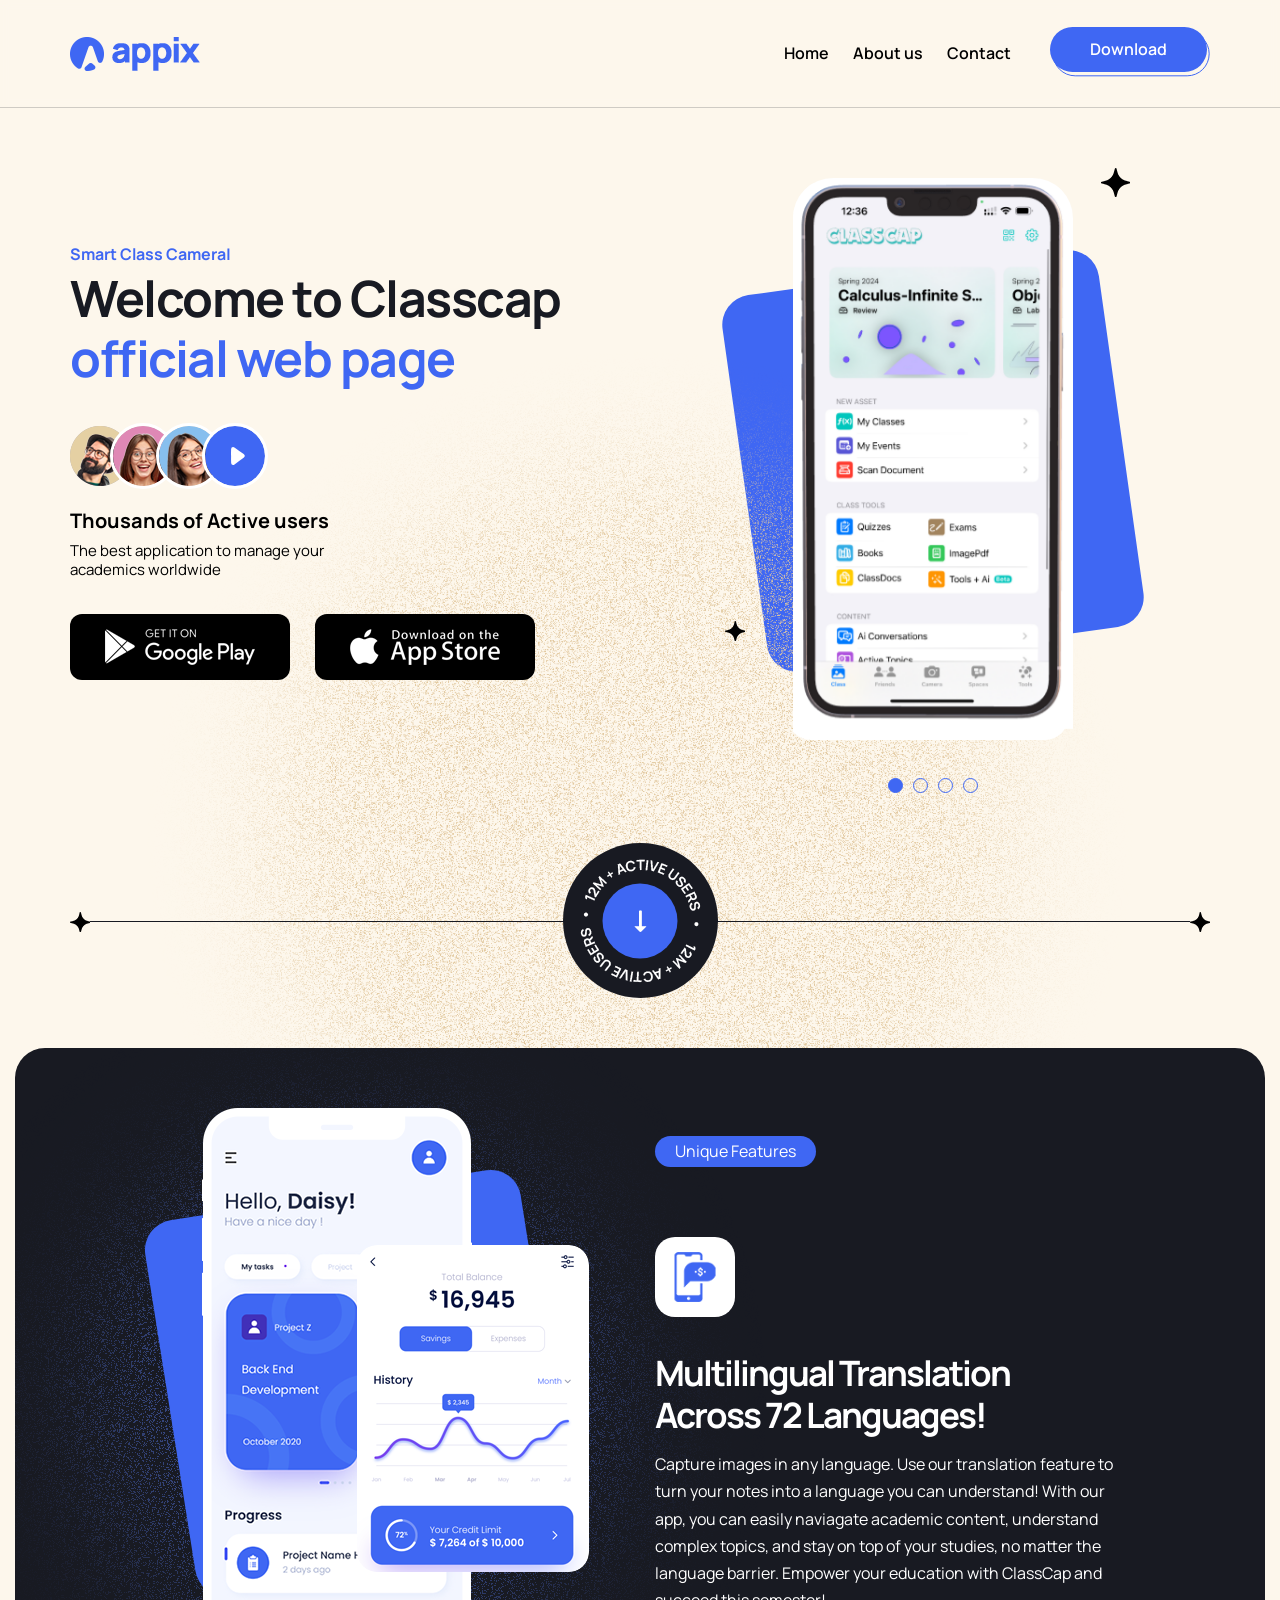
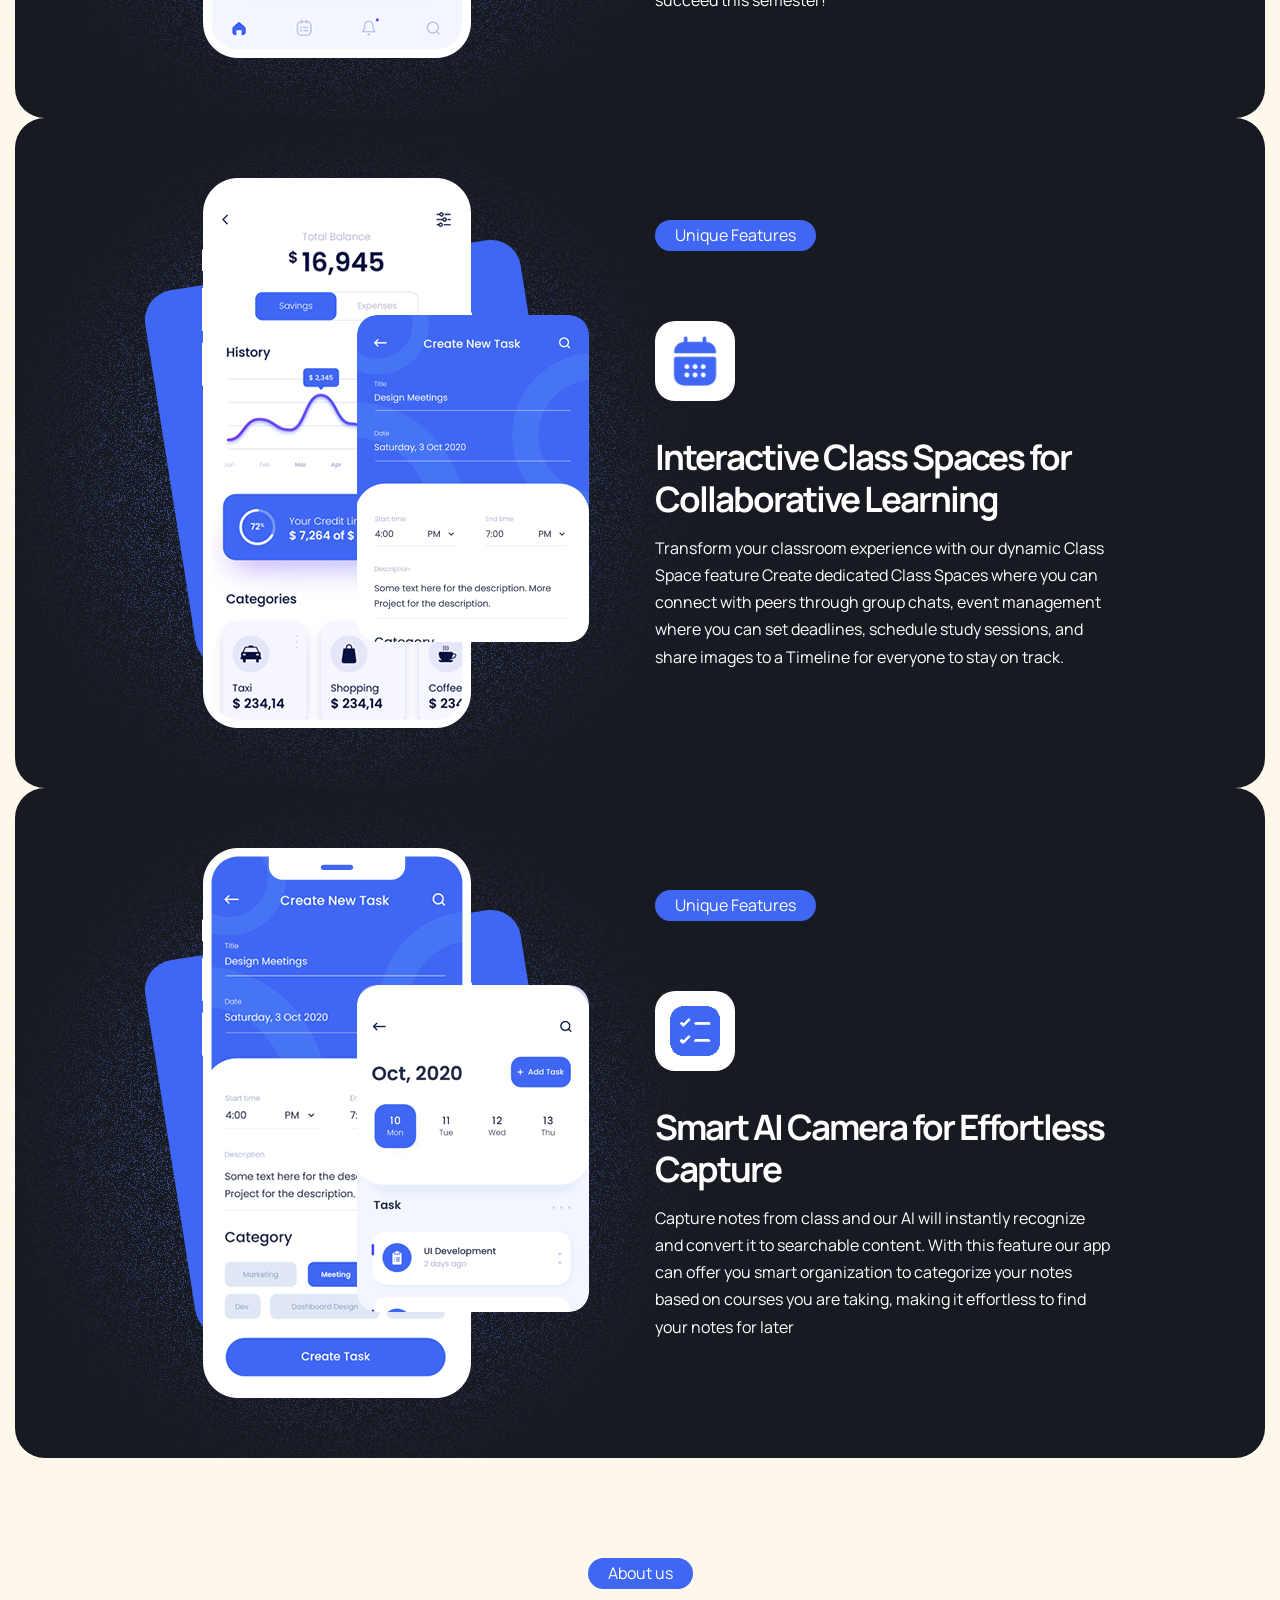
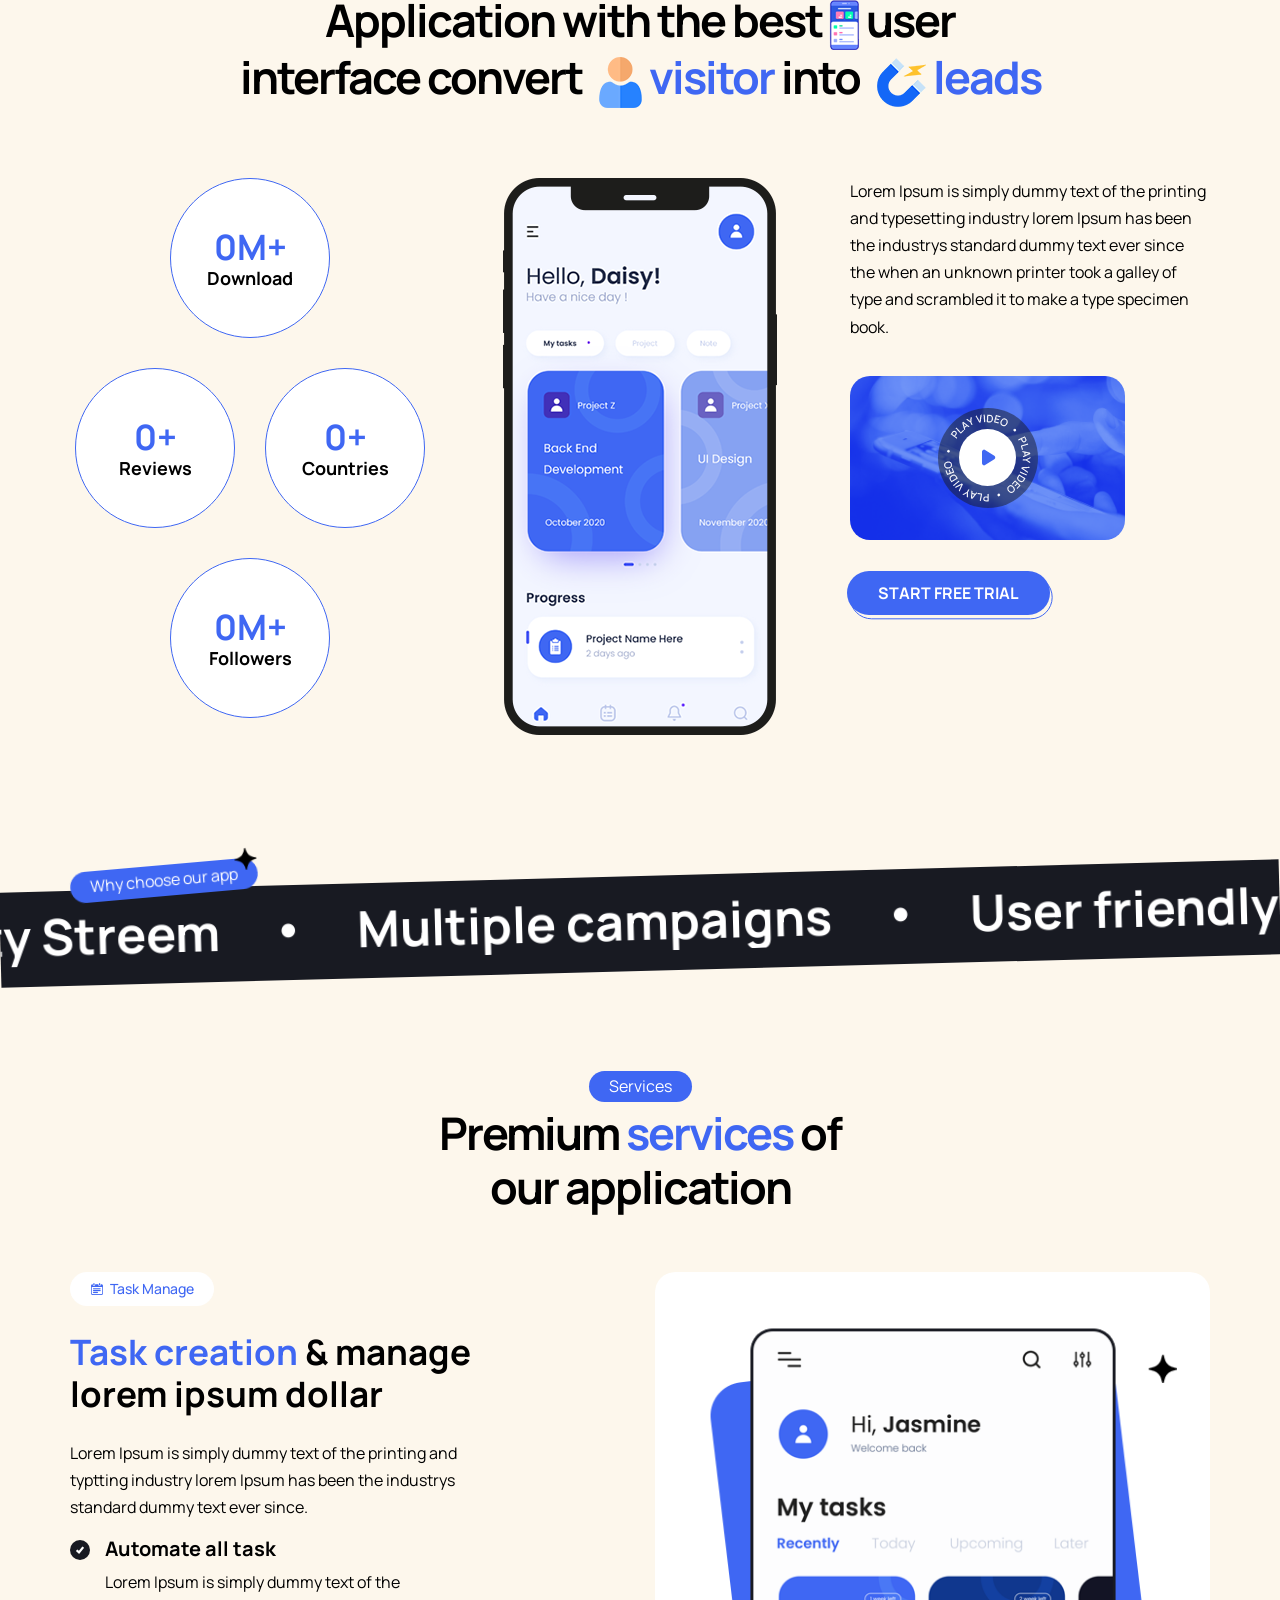
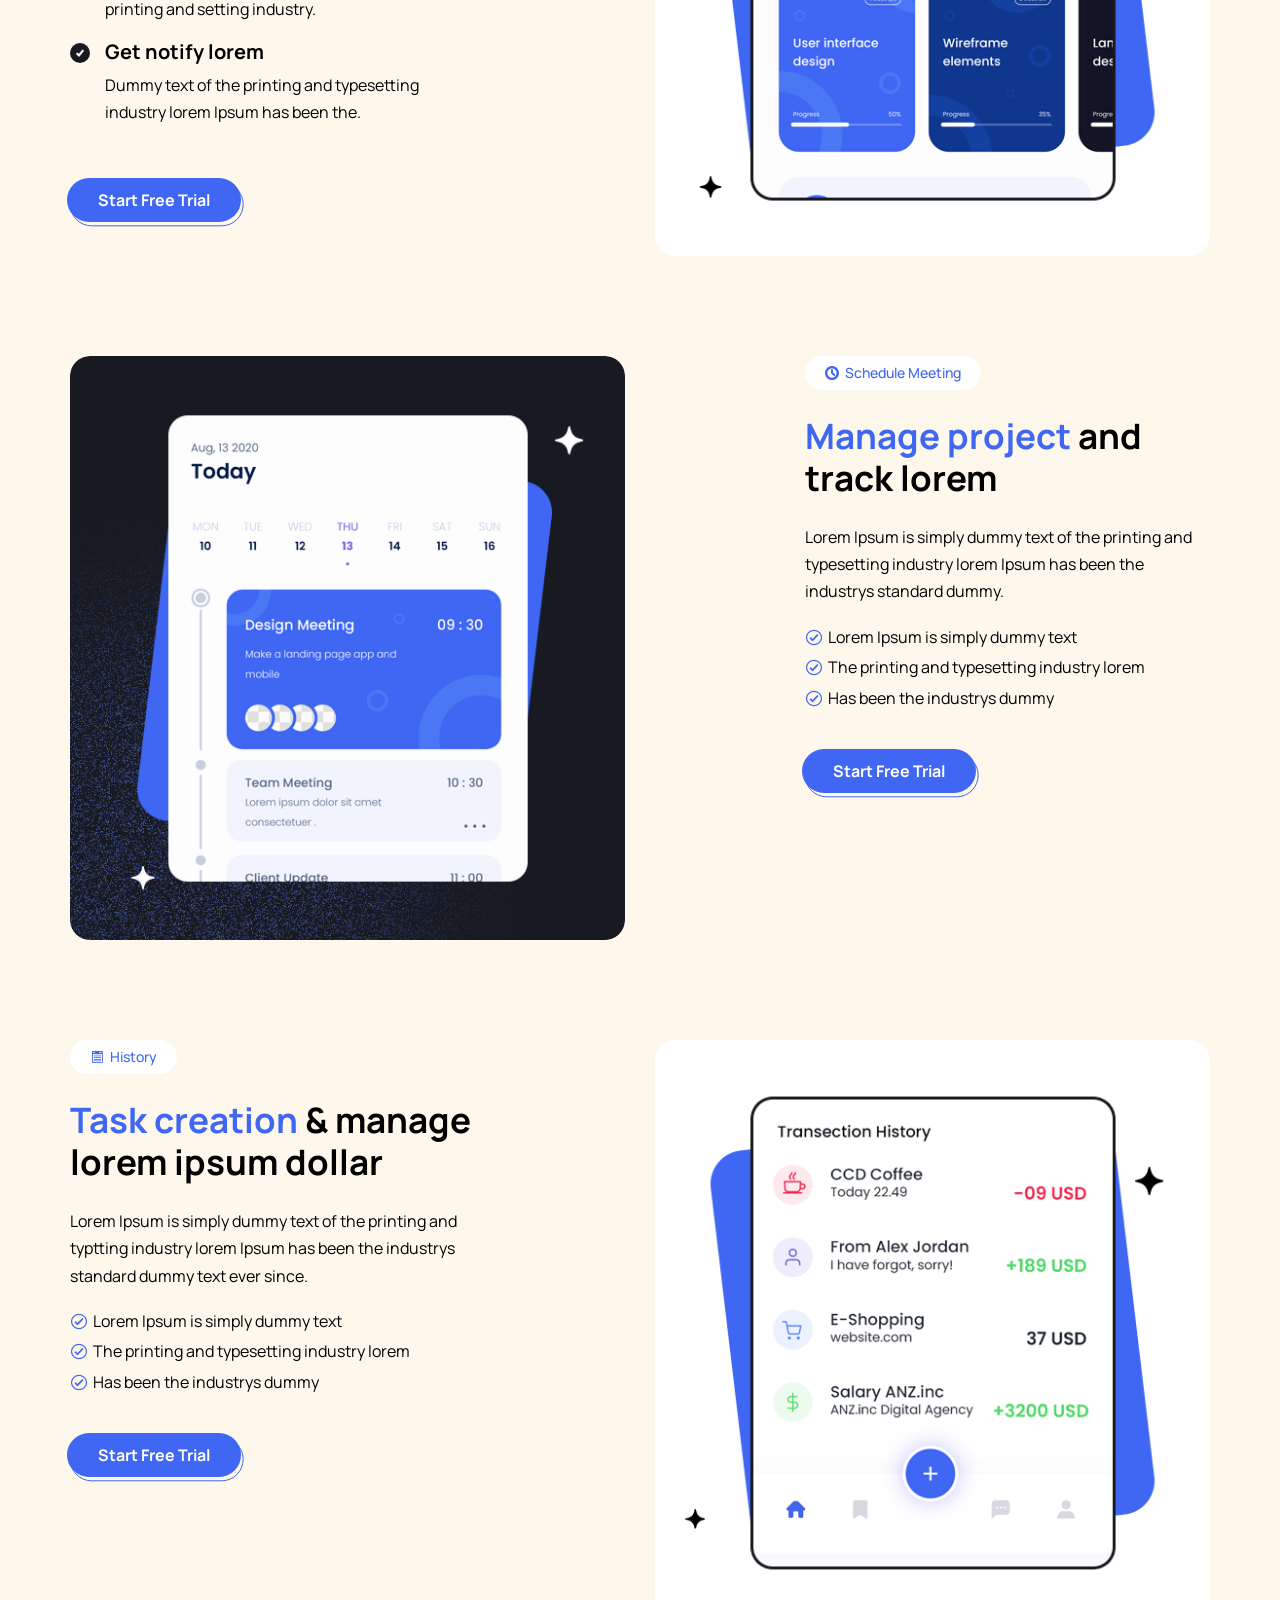
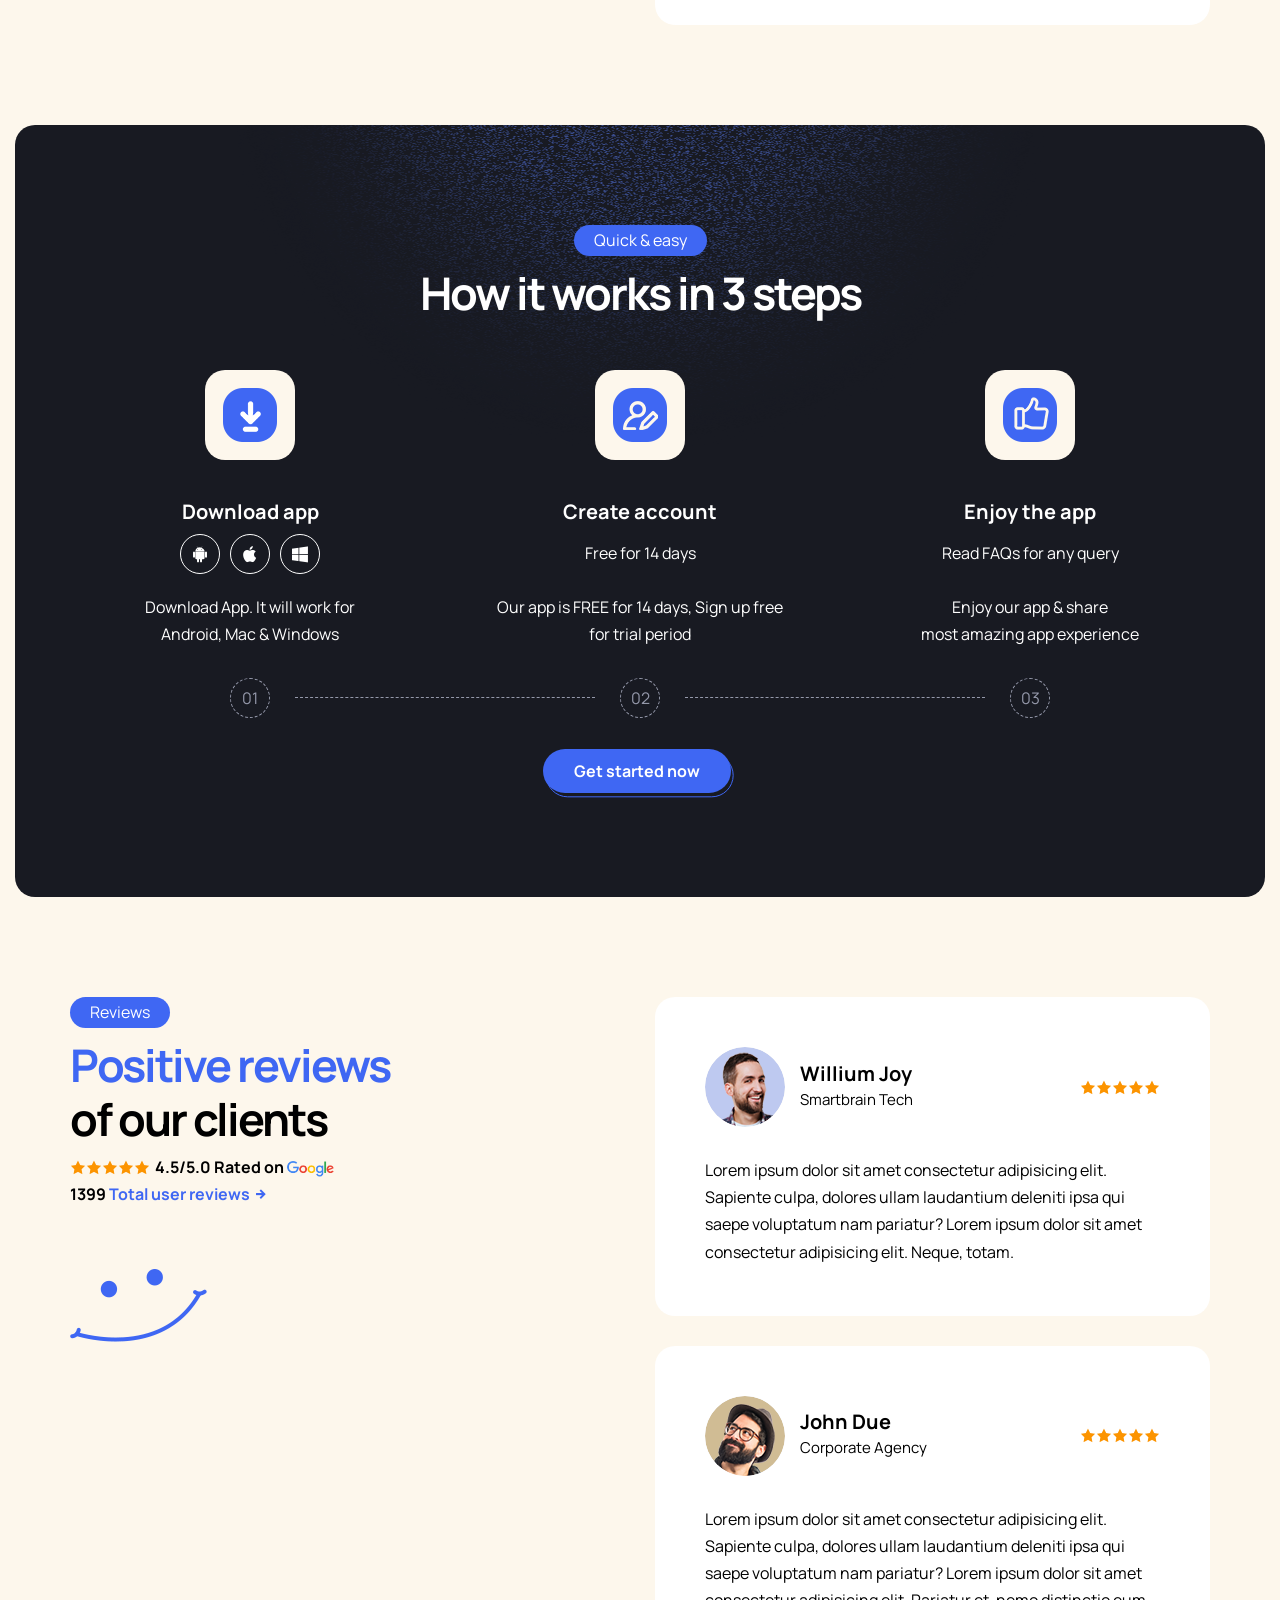
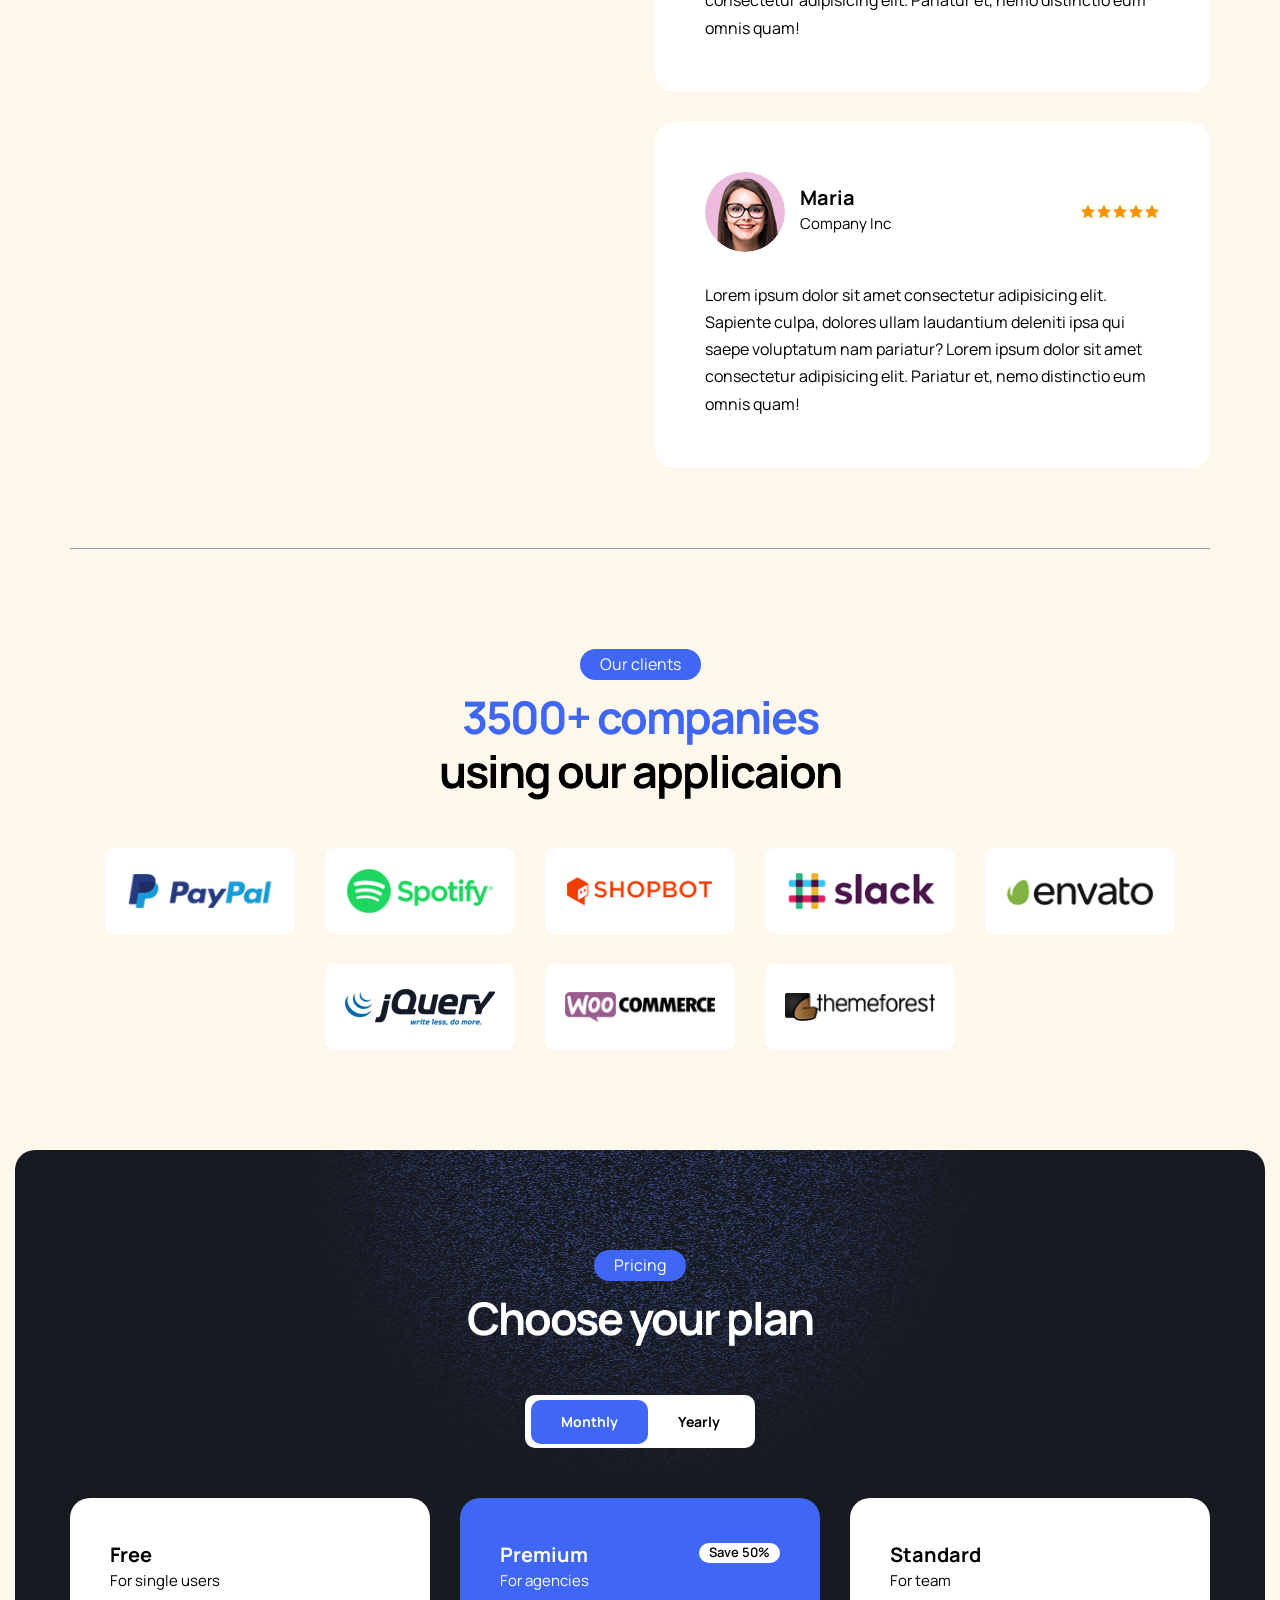
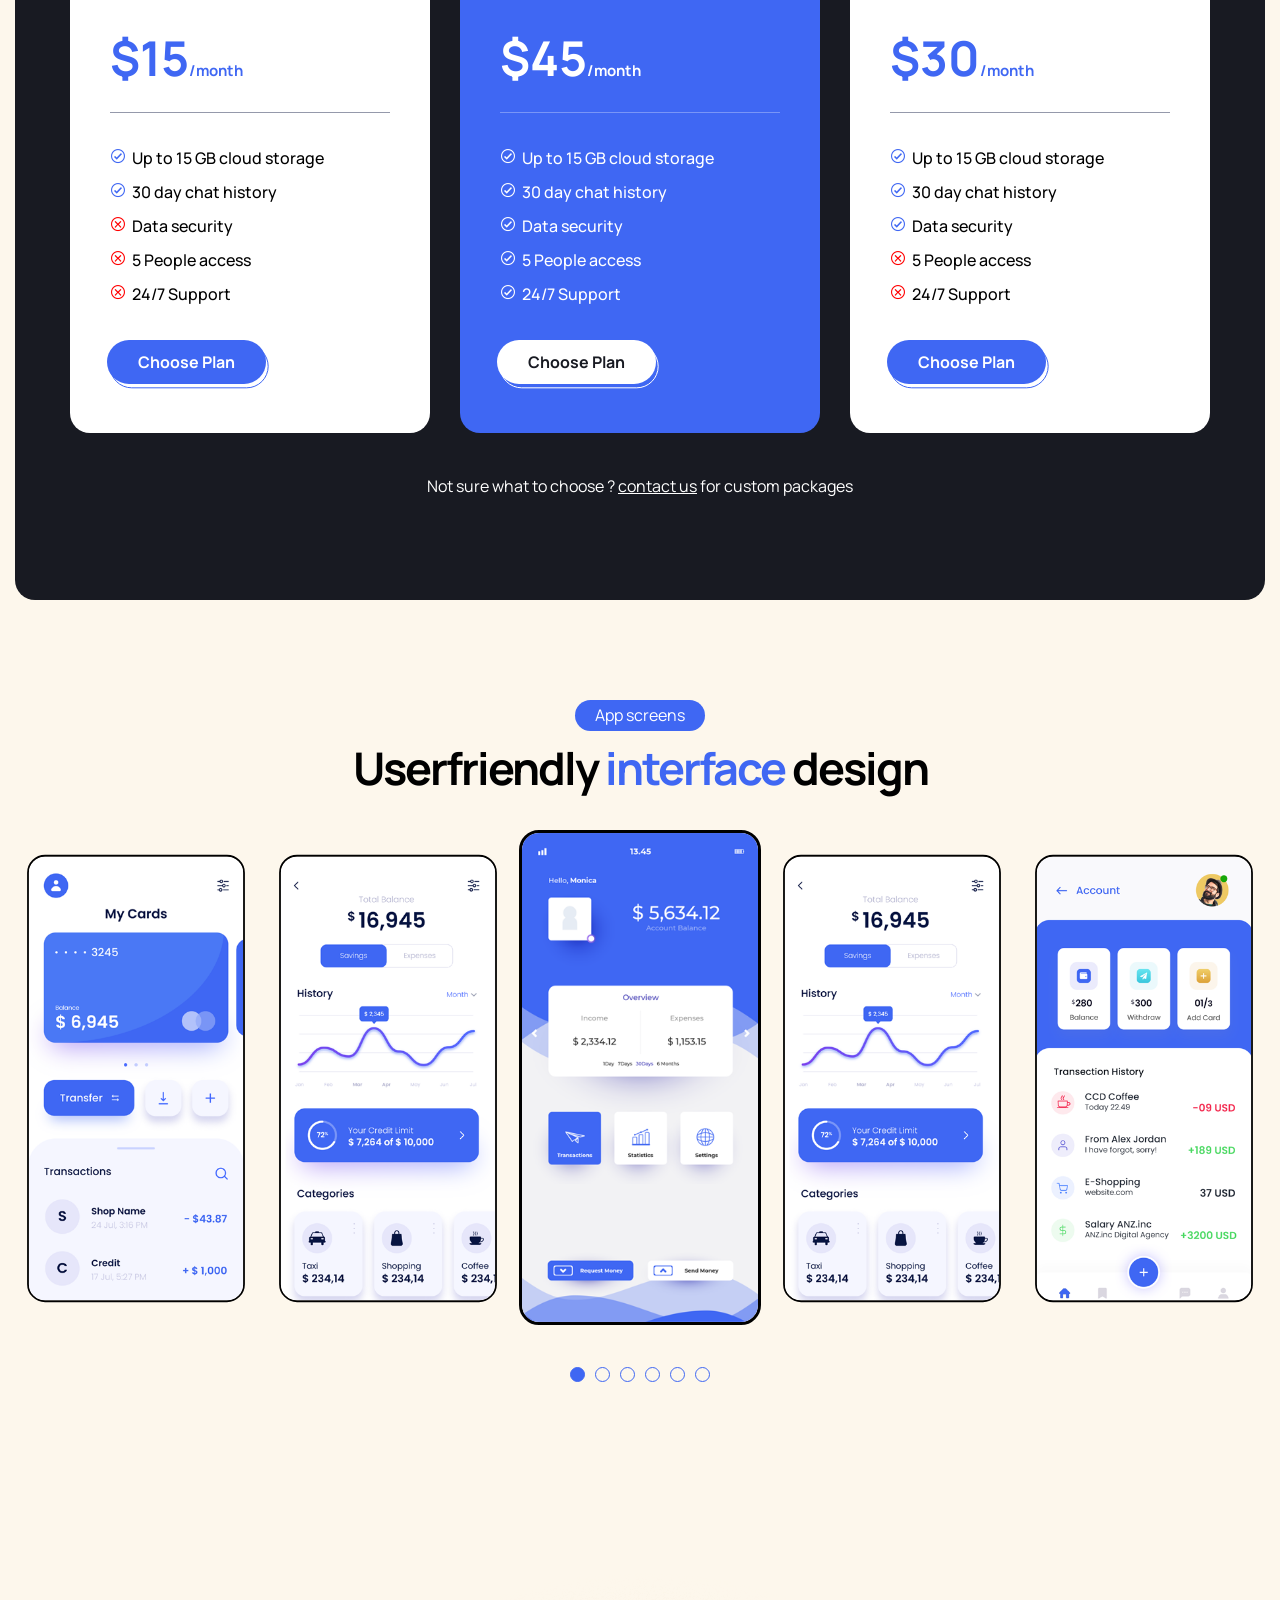
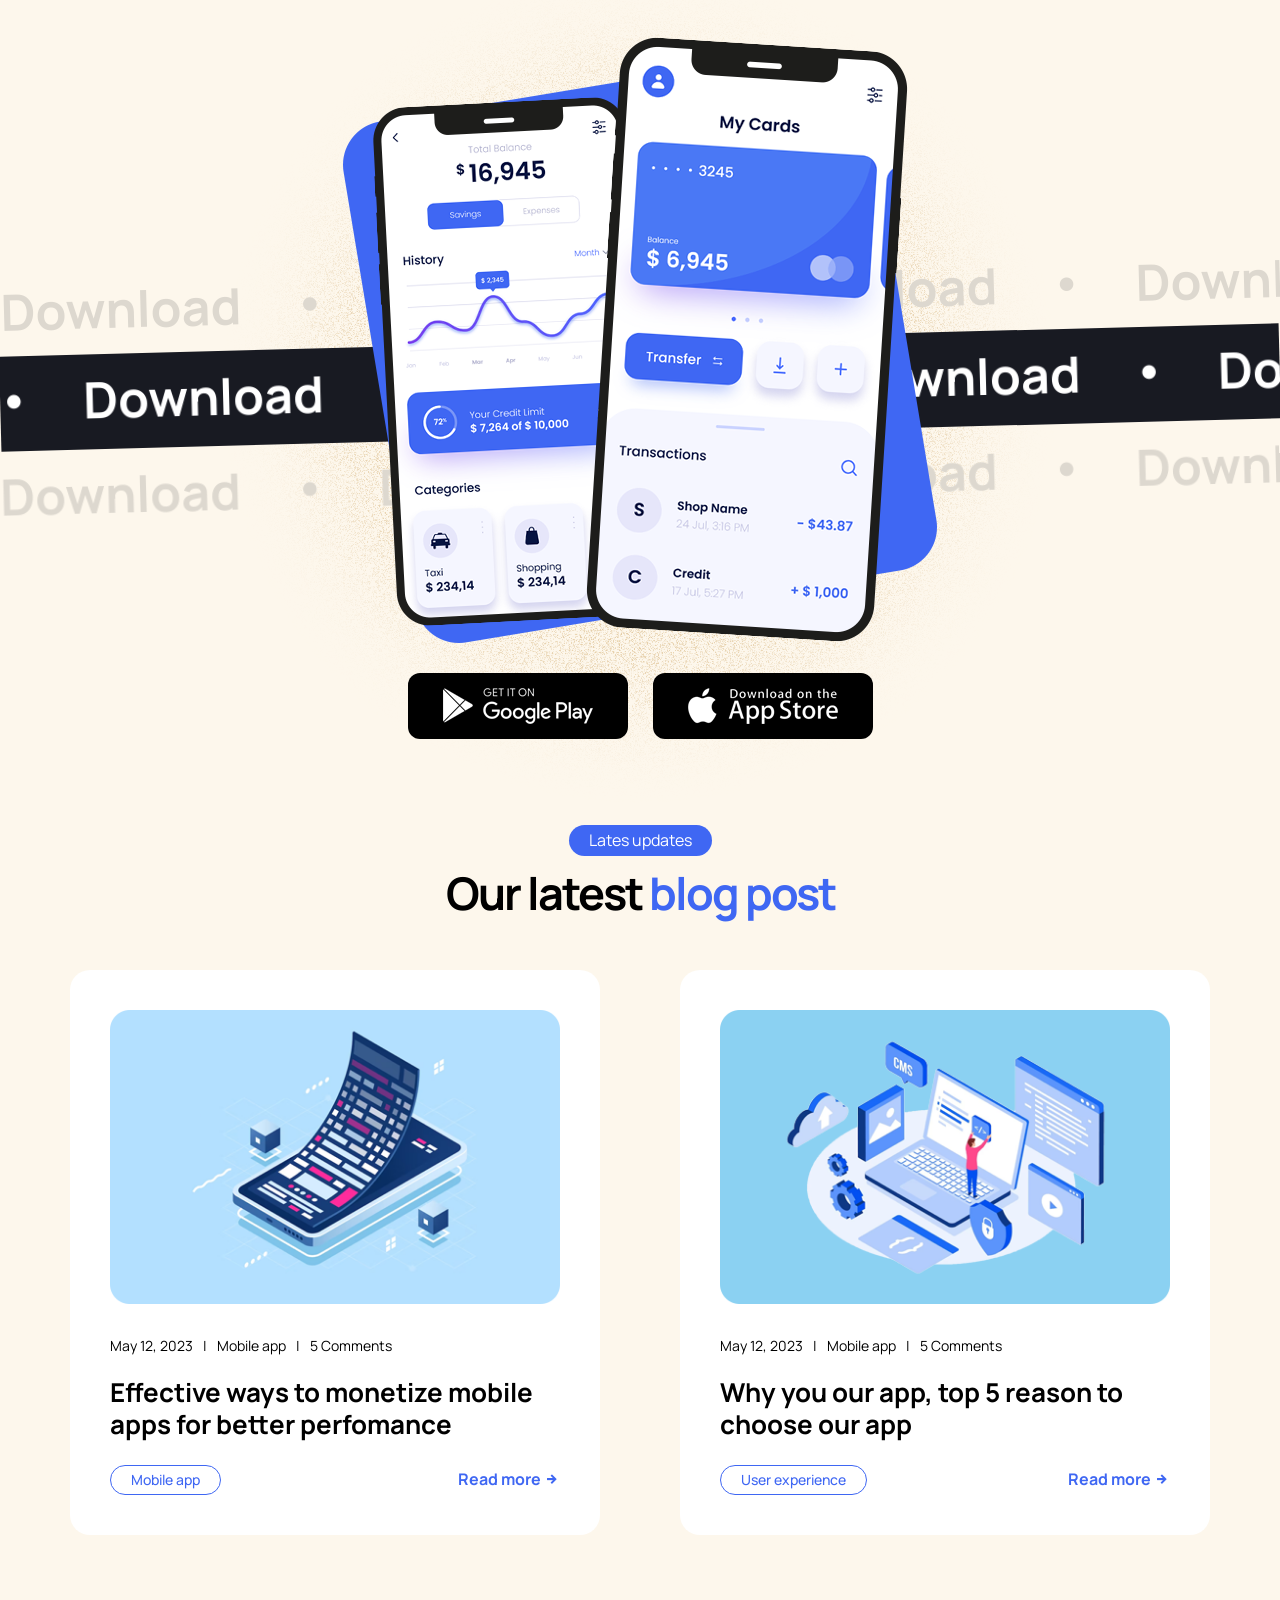
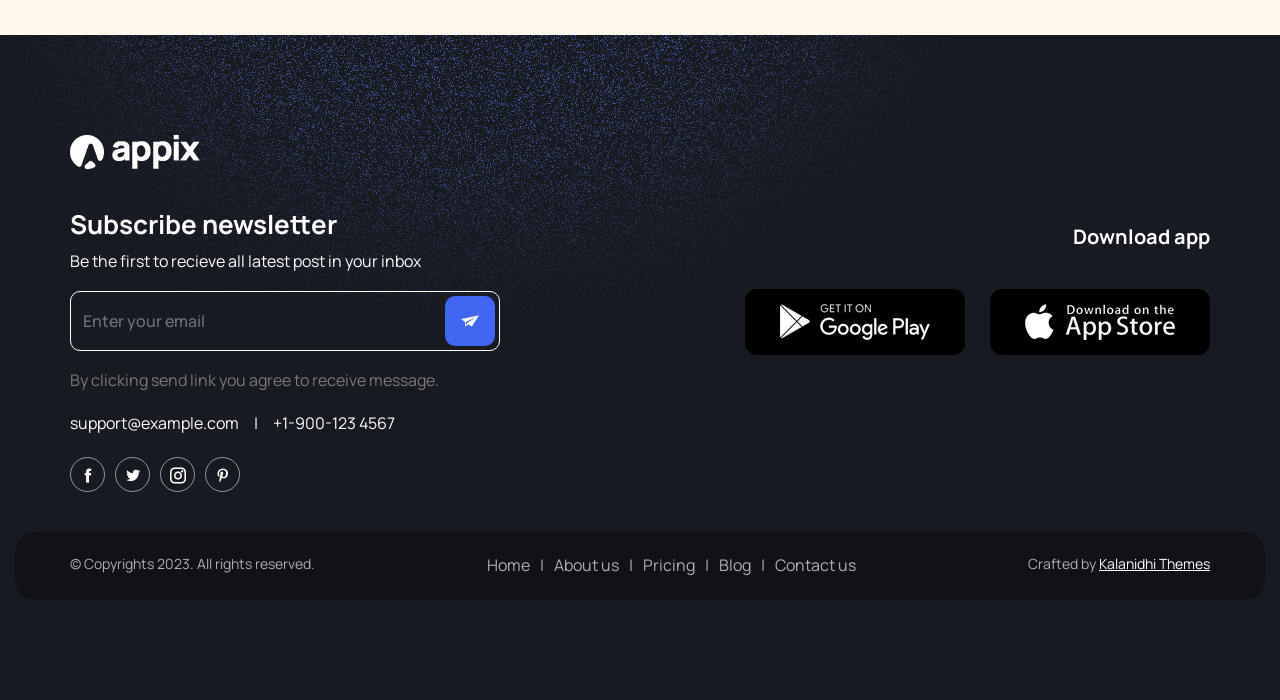
==== commit 36378737: "updating unique features wording" ====
--- a/index.html
+++ b/index.html
@@ -2,7 +2,7 @@
 <html lang="en">
 
 
-<head>
+<head> 
 
   <meta charset="UTF-8">
   <meta http-equiv="X-UA-Compatible" content="IE=edge">
@@ -223,15 +223,13 @@
                 <img src="images/feature-icon1.png" alt="image">
               </span>
               <!-- h2 -->
-              <h2>Task creation and manage
-                lorem ipsum dollar</h2>
+              <h2>Multilingual Translation Across 72 Languages!</h2>
               <!-- p -->
               <p>
-                Lorem Ipsum is simply dummy text of the printing and
-                setting indus orem Ipsum has been the industrys standard
-                dummxt ever since the when an own printer
-                took a galley of type and scrambled it to make.
-                a type specimen book.
+                Capture images in any language. Use our translation feature to turn your notes 
+                into a language you can understand! With our app, you can easily naviagate academic content,
+                understand complex topics, and stay on top of your studies, no matter the language barrier.
+                Empower your education with ClassCap and succeed this semester!  
               </p>
             </div>
           </div>
@@ -265,14 +263,13 @@
                 <img src="images/feature-icon2.png" alt="image">
               </span>
               <!-- h2 -->
-              <h2>Client comunication for best results</h2>
+              <h2>Interactive Class Spaces for Collaborative Learning</h2>
               <!-- p -->
               <p>
-                Lorem Ipsum is simply dummy text of the printing and
-                setting indus orem Ipsum has been the industrys standard
-                dummxt ever since the when an own printer
-                took a galley of type and scrambled it to make.
-                a type specimen book.
+                Transform your classroom experience with our dynamic Class Space feature
+                Create dedicated Class Spaces where you can connect with peers through group chats,
+                event management where you can set deadlines, schedule study sessions, and share 
+                images to a Timeline for everyone to stay on track.
               </p>
             </div>
           </div>
@@ -306,14 +303,13 @@
                 <img src="images/feature-icon3.png" alt="image">
               </span>
               <!-- h2 -->
-              <h2>Live chat with Video Call</h2>
+              <h2>Smart AI Camera for Effortless Capture</h2>
               <!-- p -->
               <p>
-                Lorem Ipsum is simply dummy text of the printing and
-                setting indus orem Ipsum has been the industrys standard
-                dummxt ever since the when an own printer
-                took a galley of type and scrambled it to make.
-                a type specimen book.
+                Capture notes from class and our AI will instantly recognize and convert it to
+                searchable content. With this feature our app can offer you smart organization
+                to categorize your notes based on courses you are taking, making it 
+                effortless to find your notes for later
               </p>
             </div>
           </div>
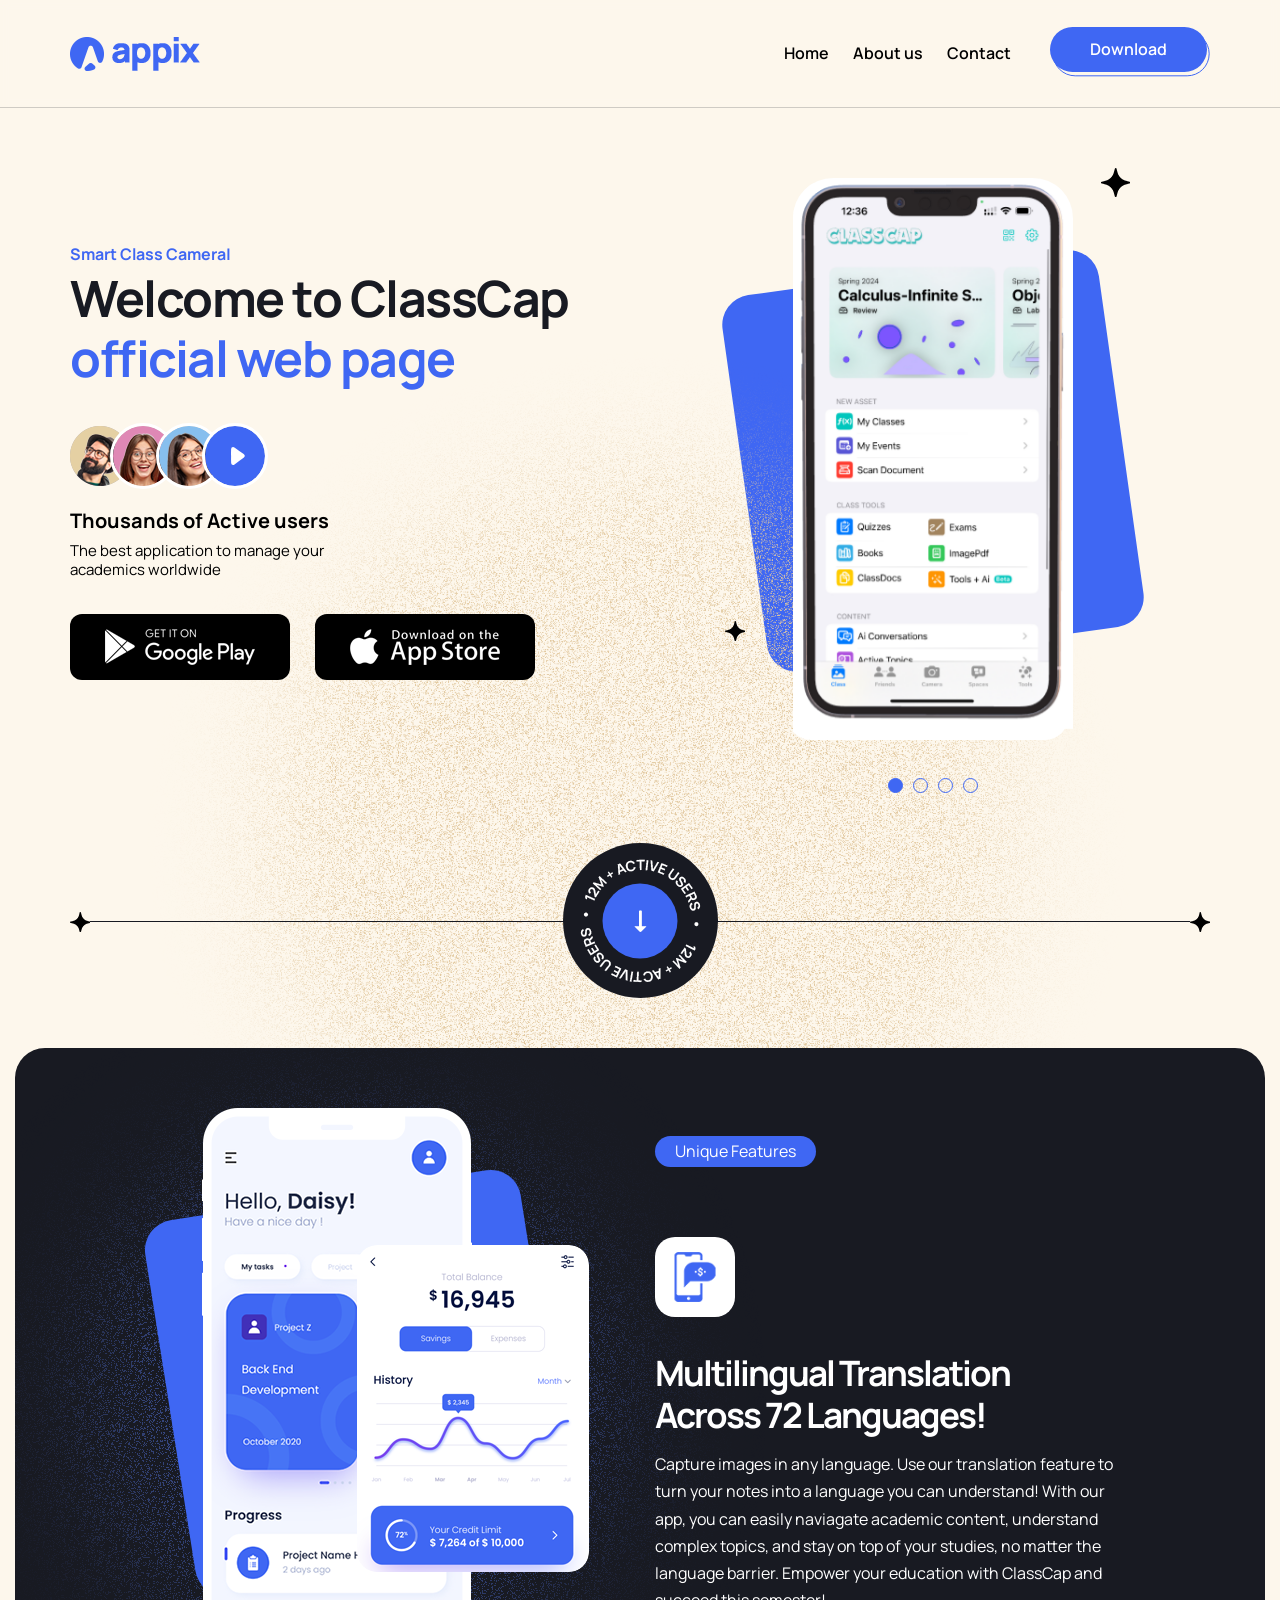
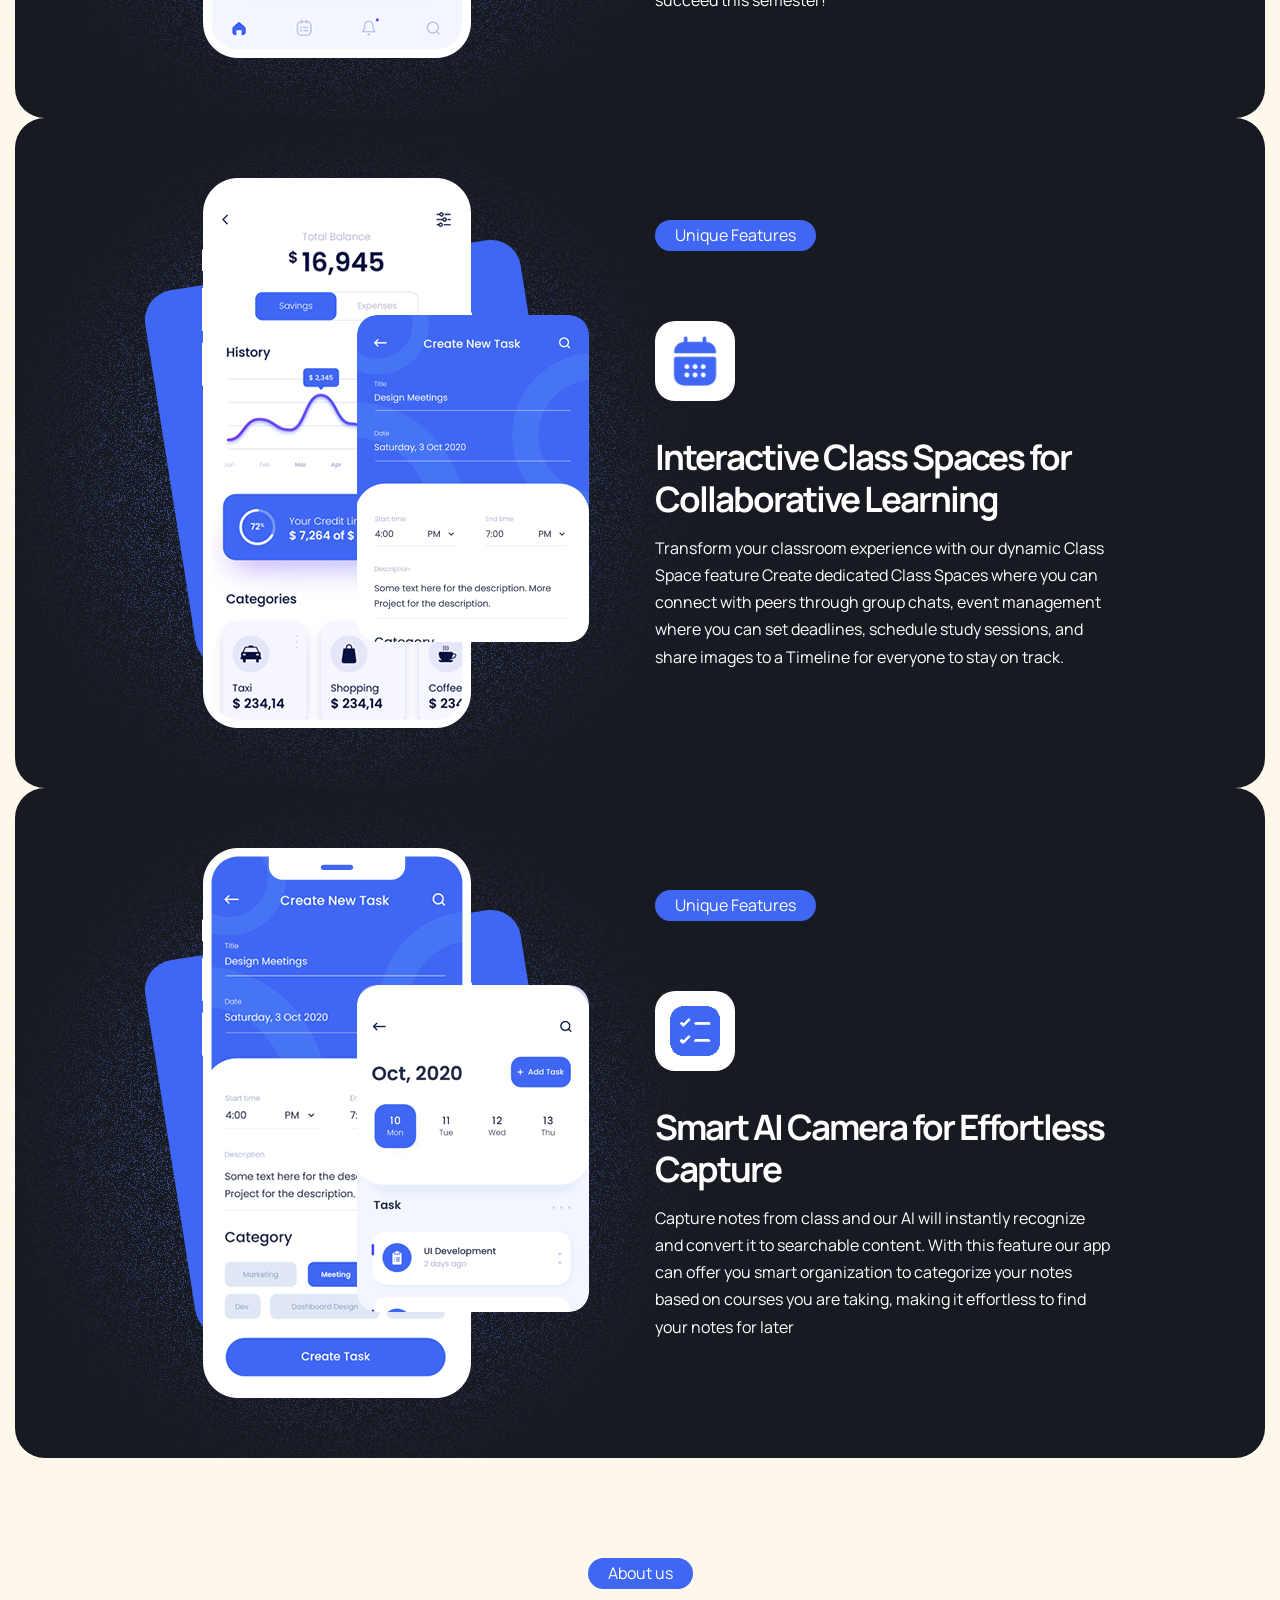
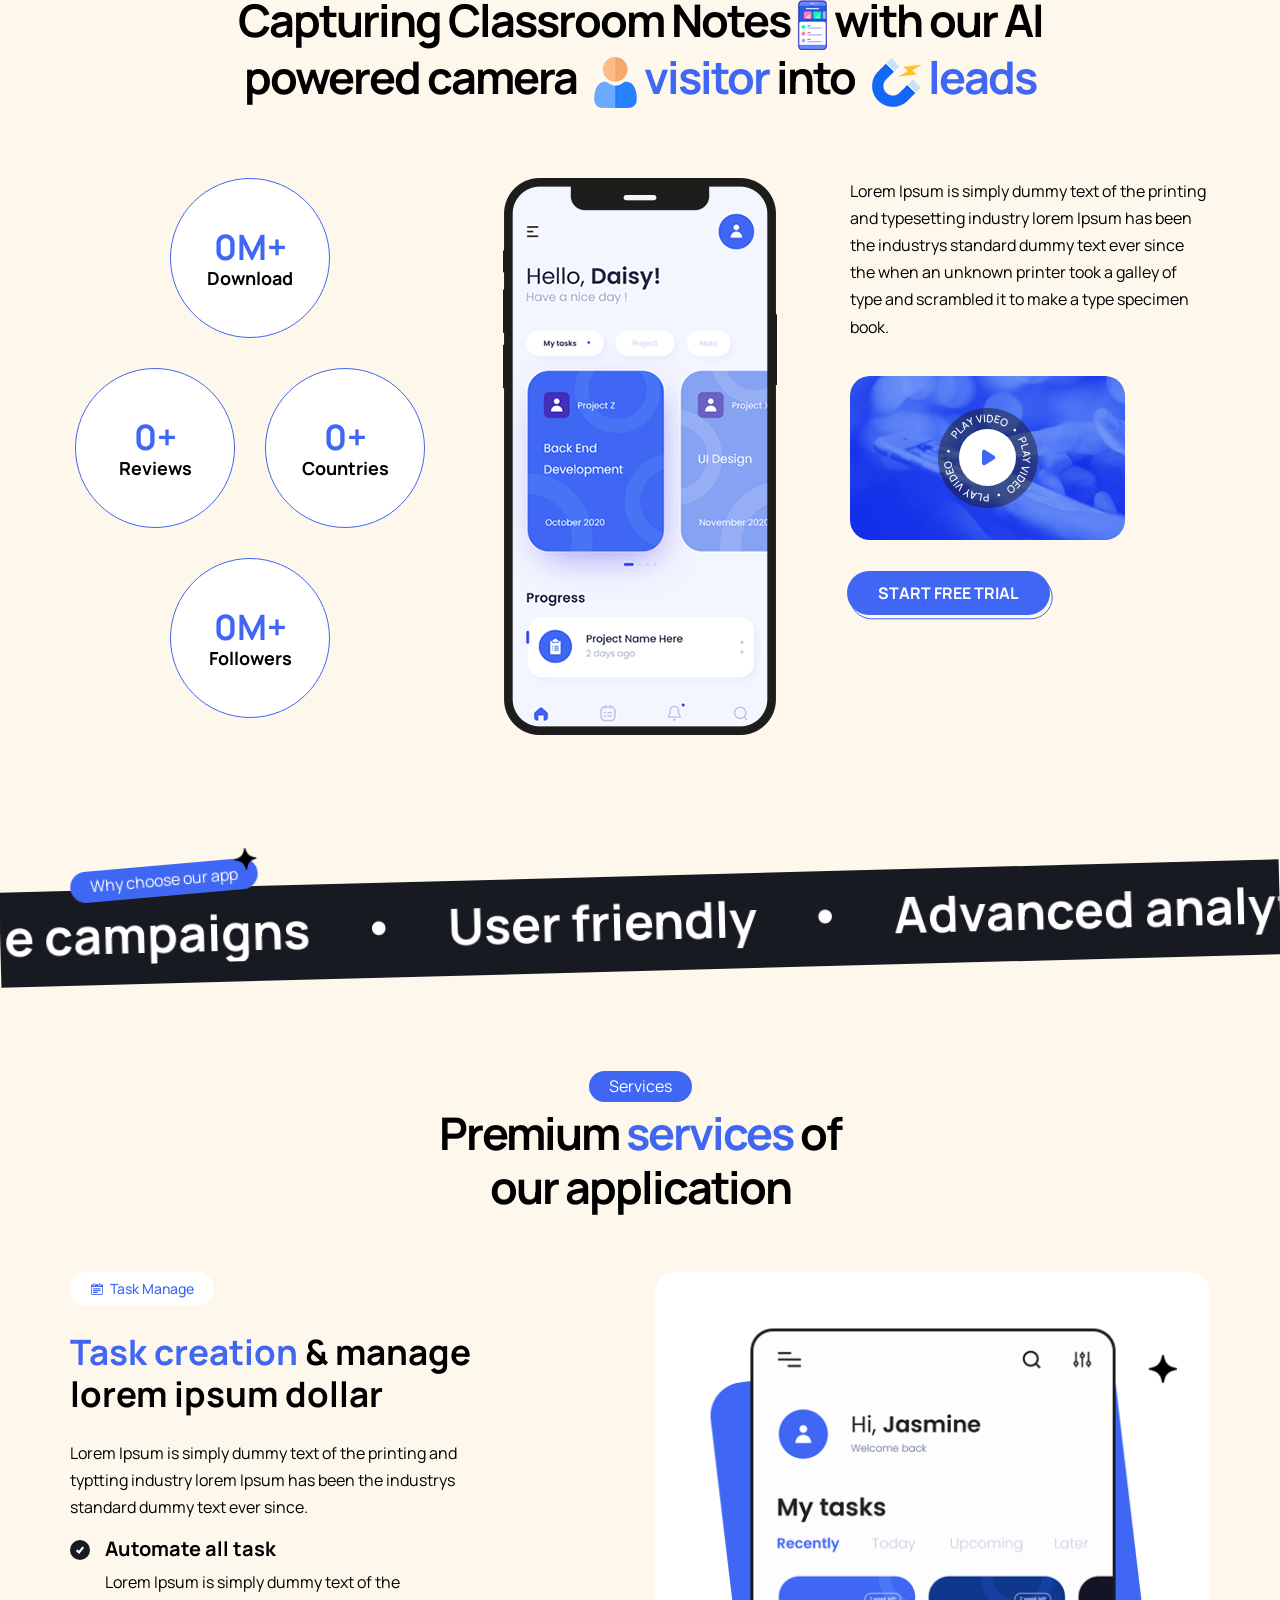
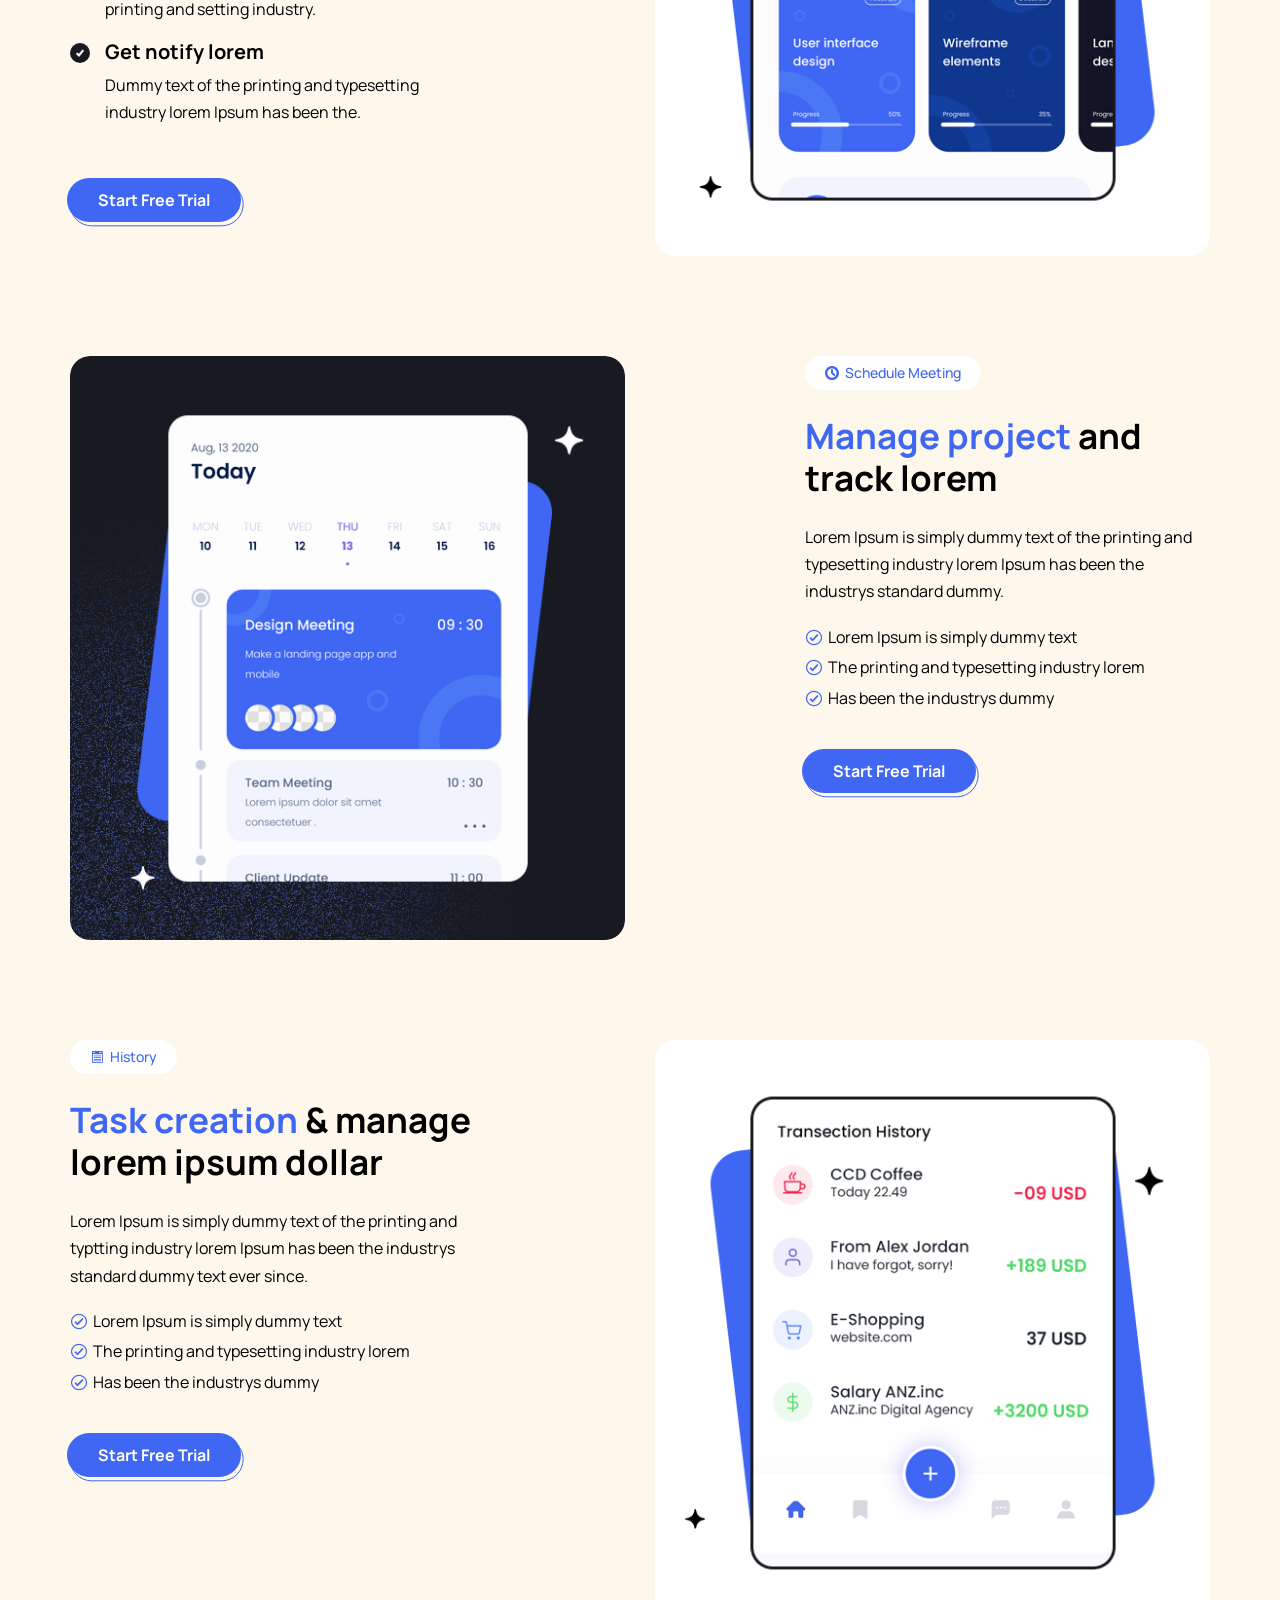
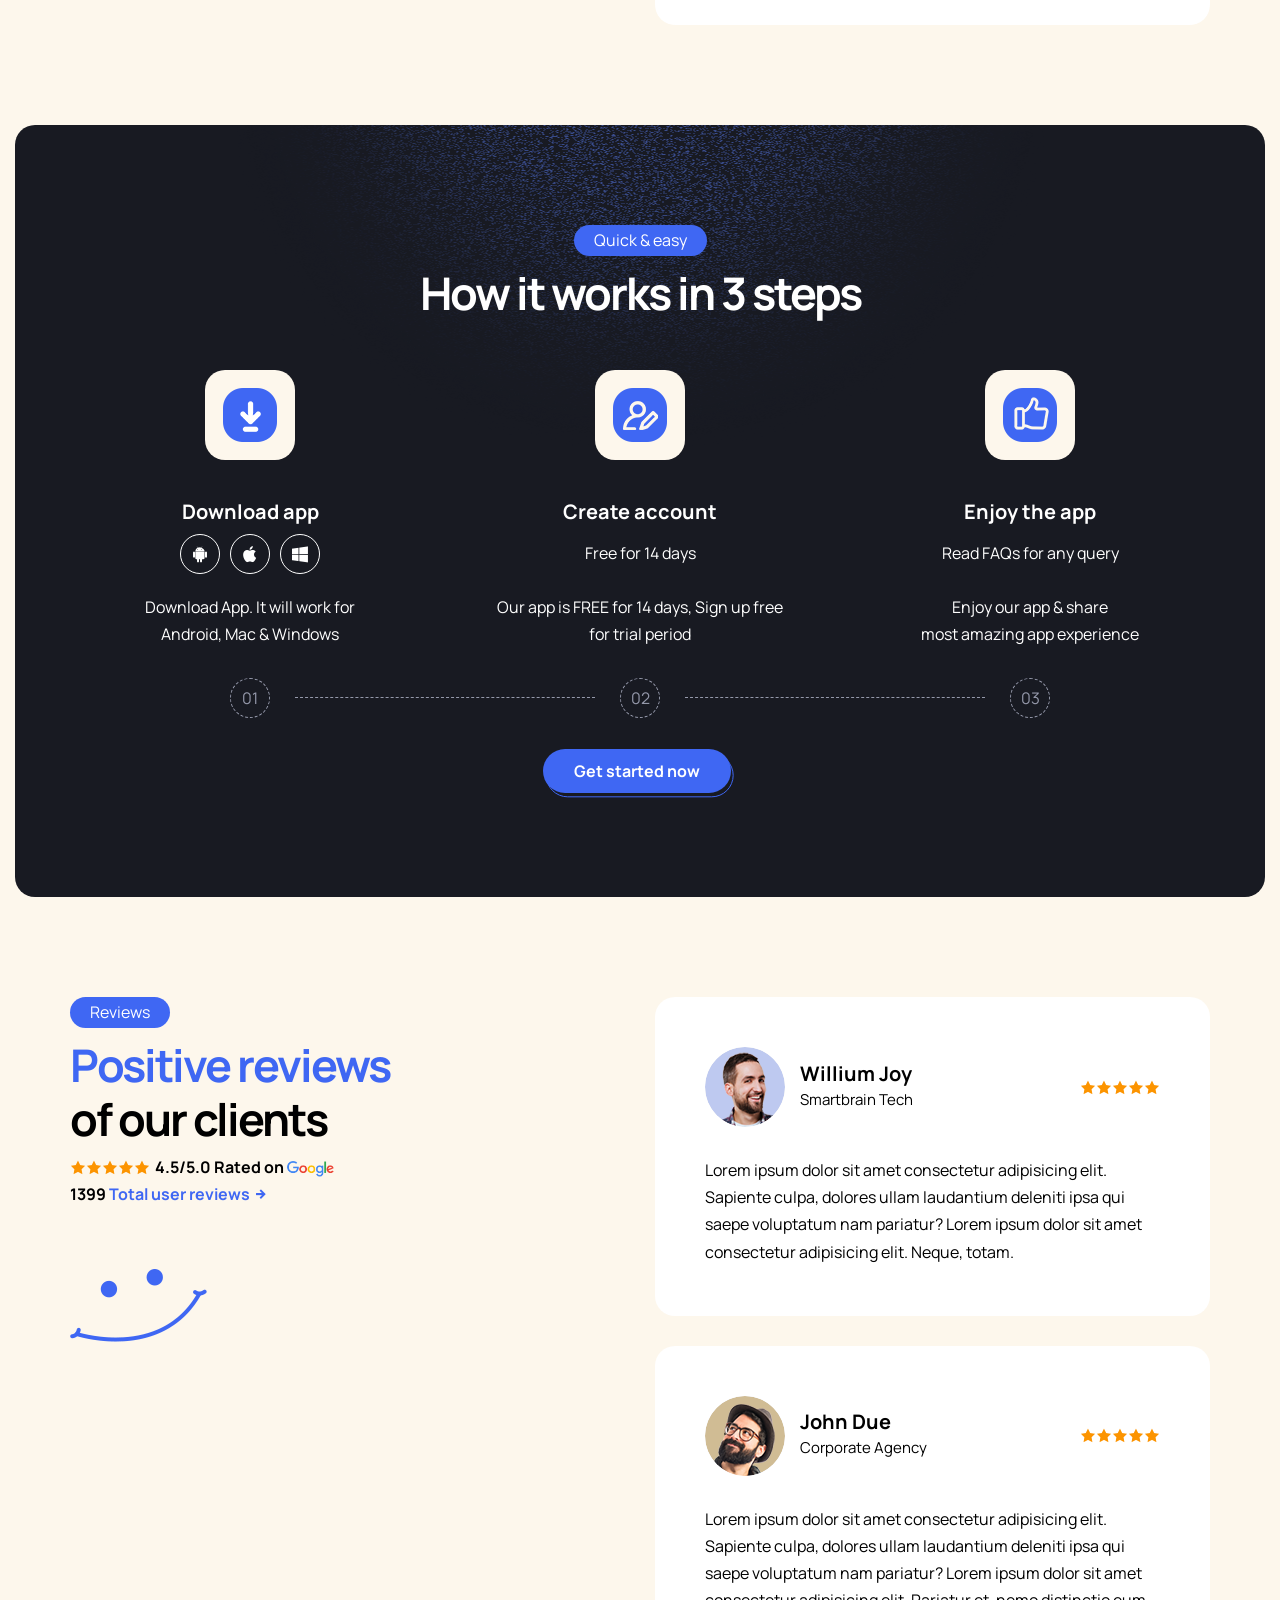
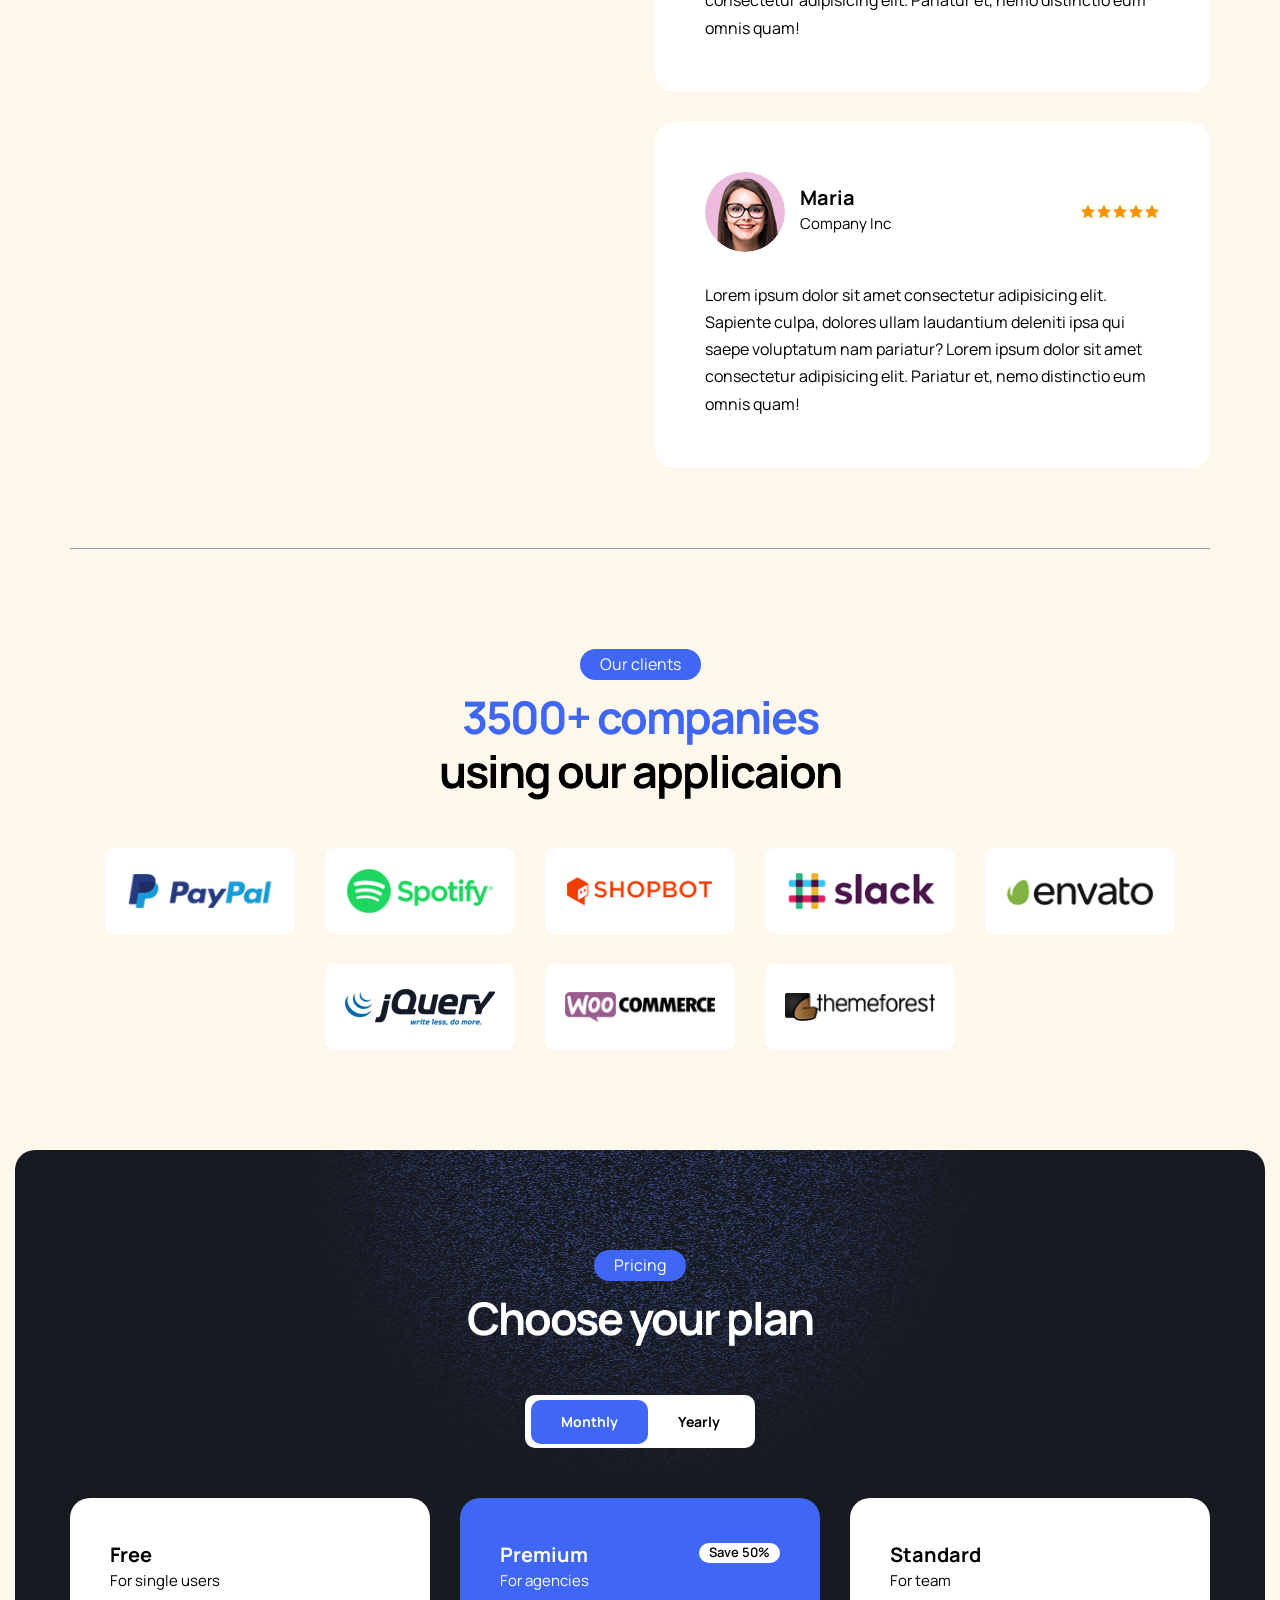
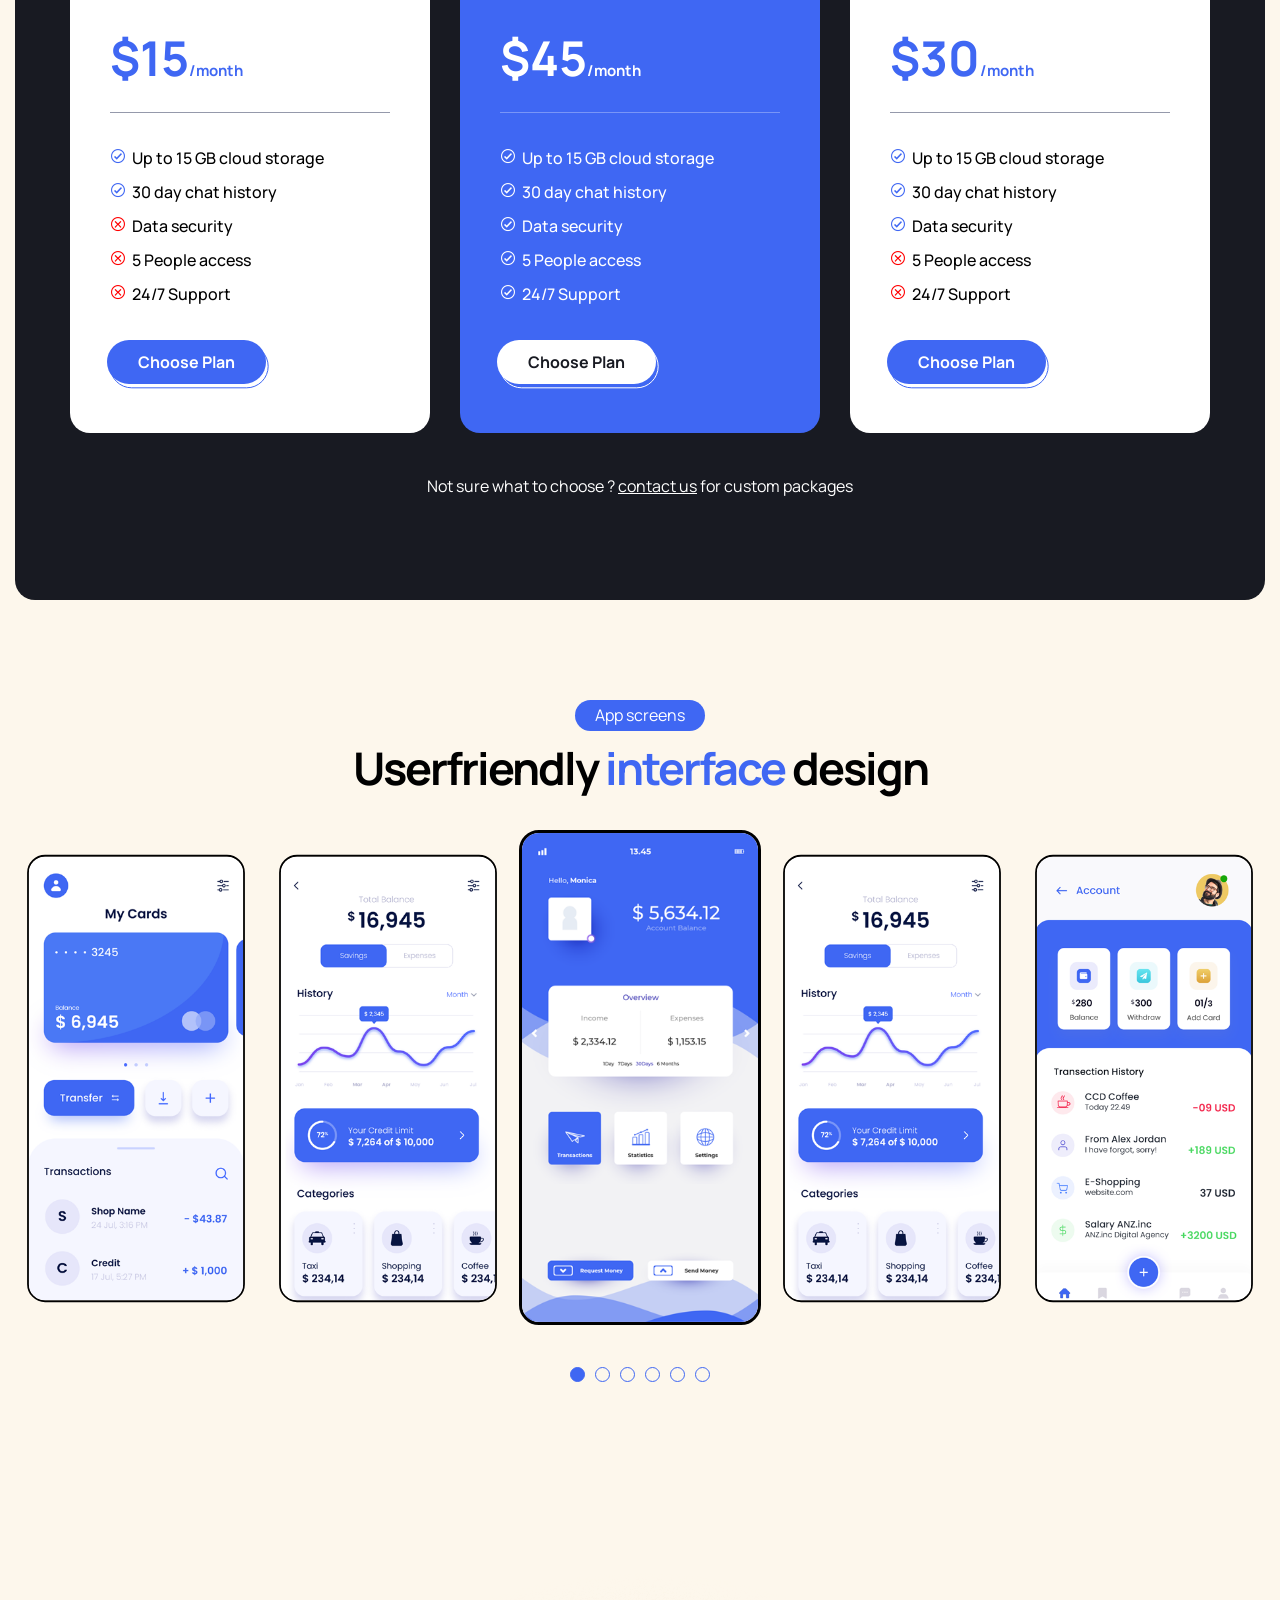
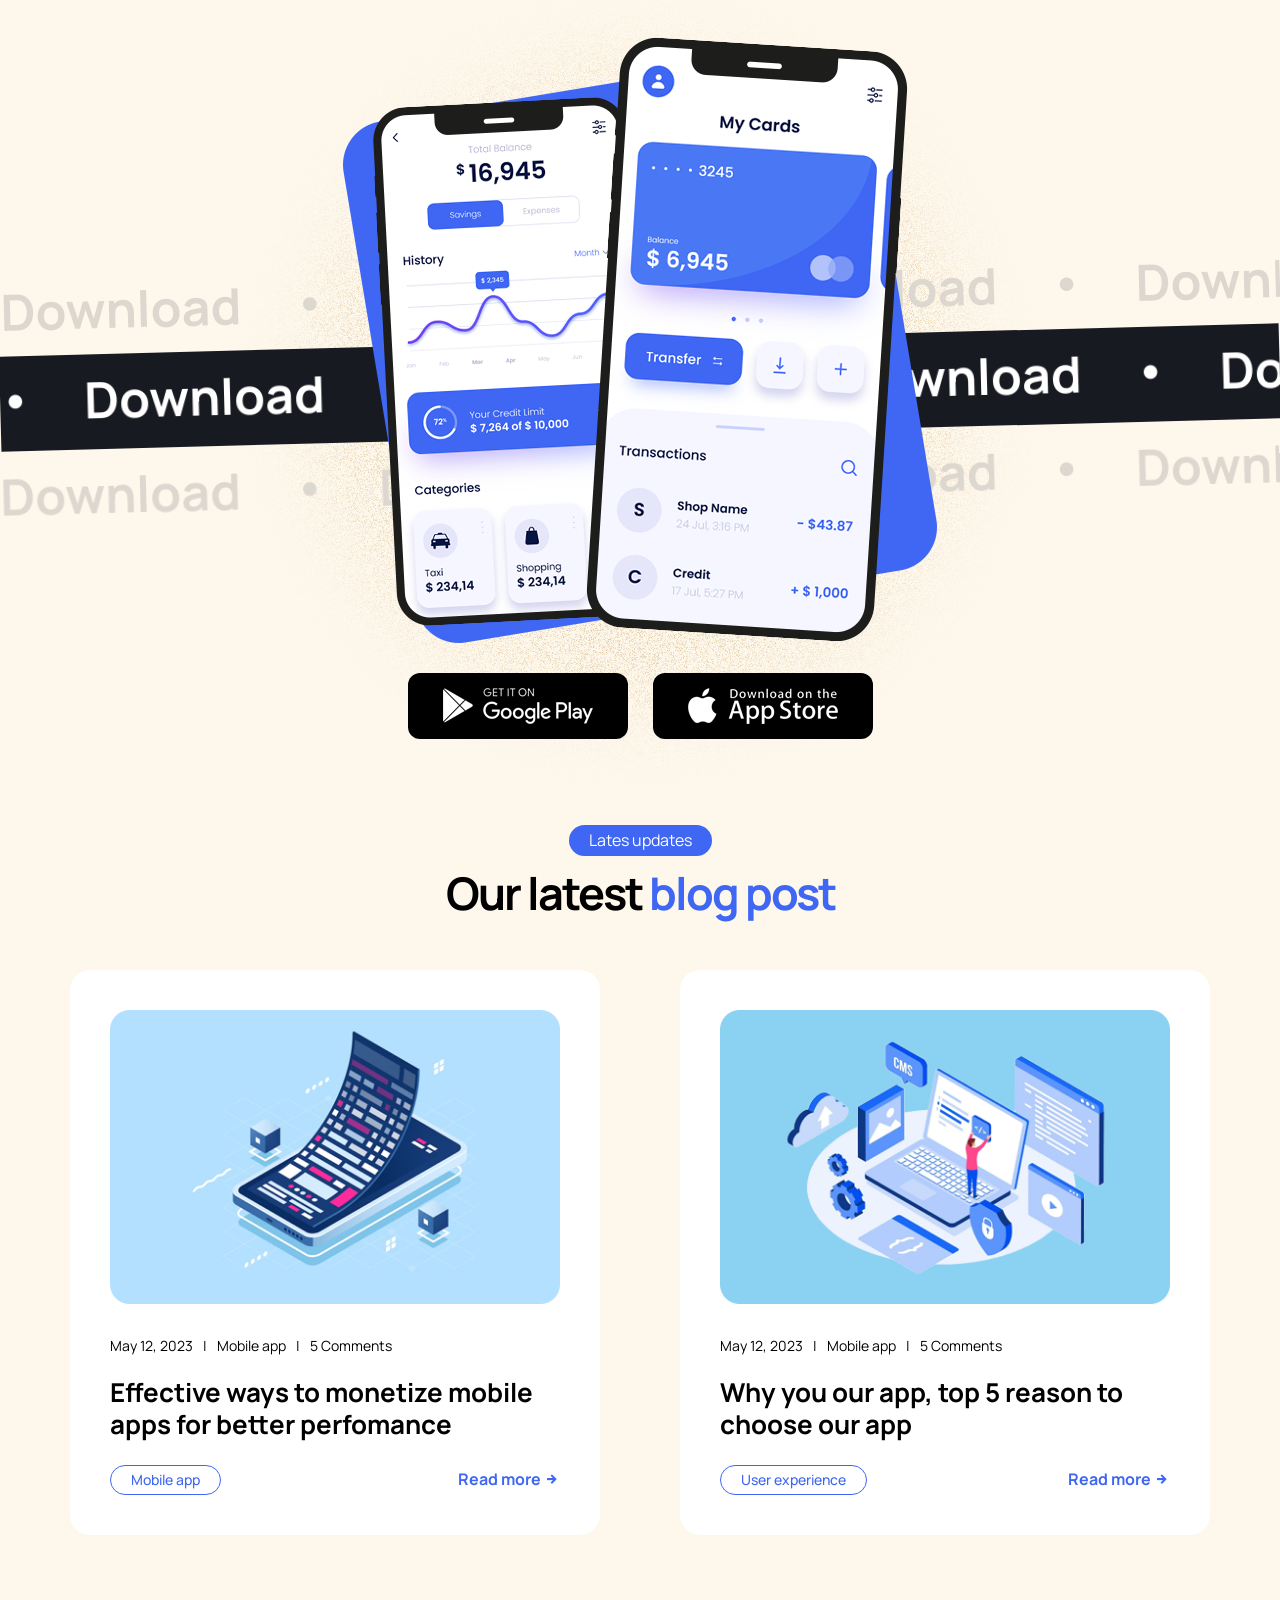
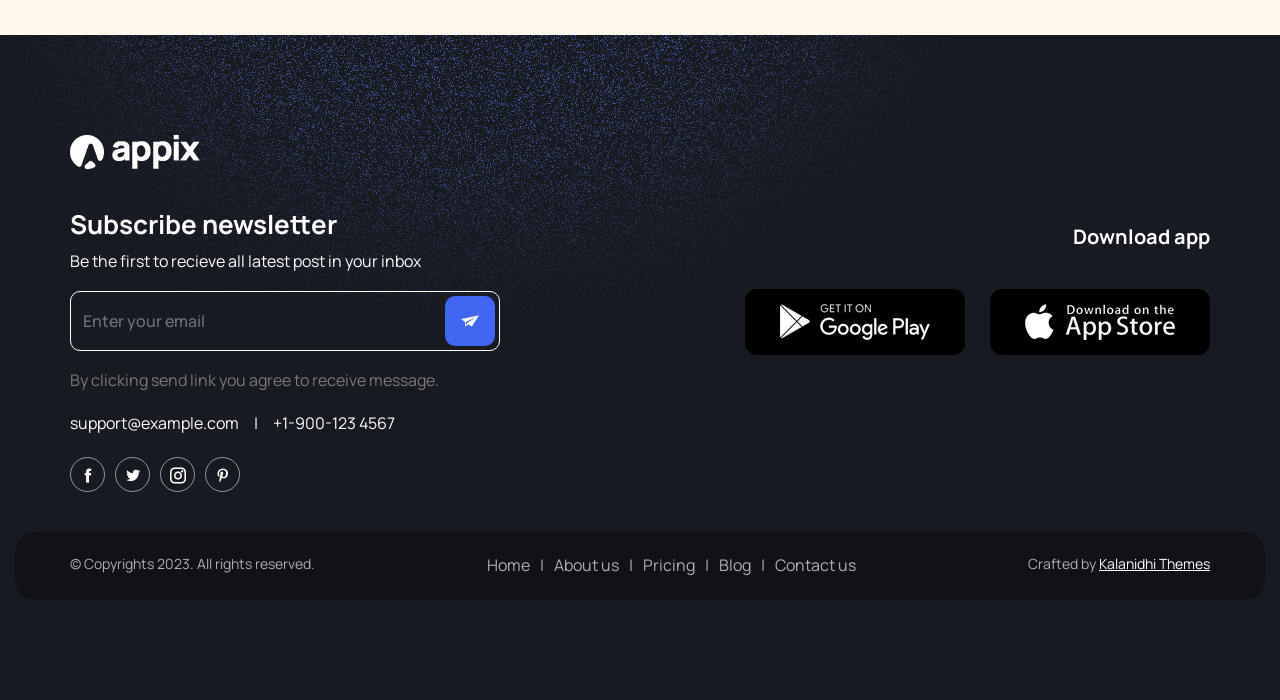
==== commit 3b701873: "testing" ====
--- a/index.html
+++ b/index.html
@@ -99,7 +99,7 @@
               </span>
             </div>
             <!-- h1 -->
-            <h1>Welcome  to Classcap  <span>
+            <h1>Welcome  to ClassCap  <span>
             <p>
              
                 official web page
@@ -329,8 +329,8 @@
       <div class="container">
         <div class="section_title" data-aos="fade-up" data-aos-duration="1500">
           <span class="title_badge mb-1">About us</span>
-          <h2>Application with the best <img src="images/mobileicon.png" alt="image"> user <br>
-            interface convert <span><img src="images/usericon.png" alt="image"> visitor</span> into <span><img
+          <h2> Capturing Classroom Notes <img src="images/mobileicon.png" alt="image"> with our AI <br>
+            powered camera <span><img src="images/usericon.png" alt="image"> visitor</span> into <span><img
                 src="images/magnet.png" alt="image"> leads</span></h2>
         </div>
         <div class="row">
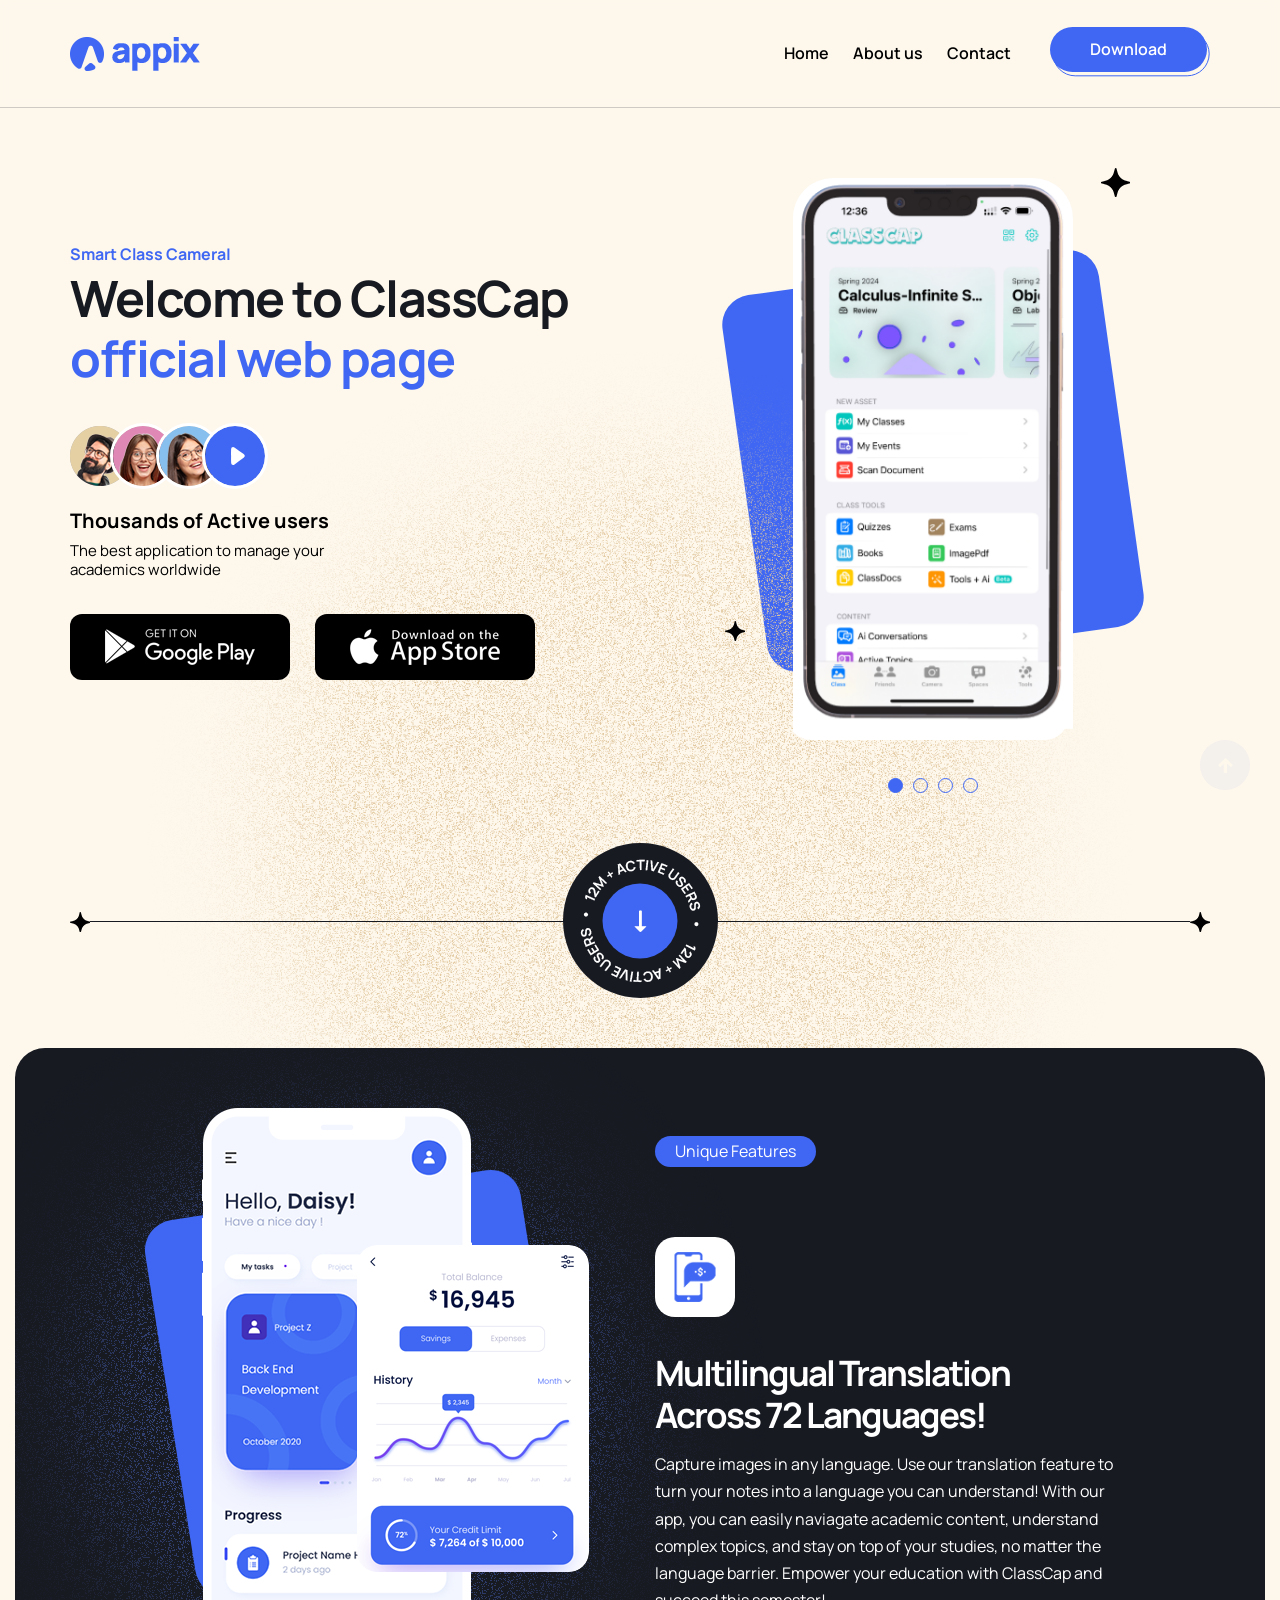
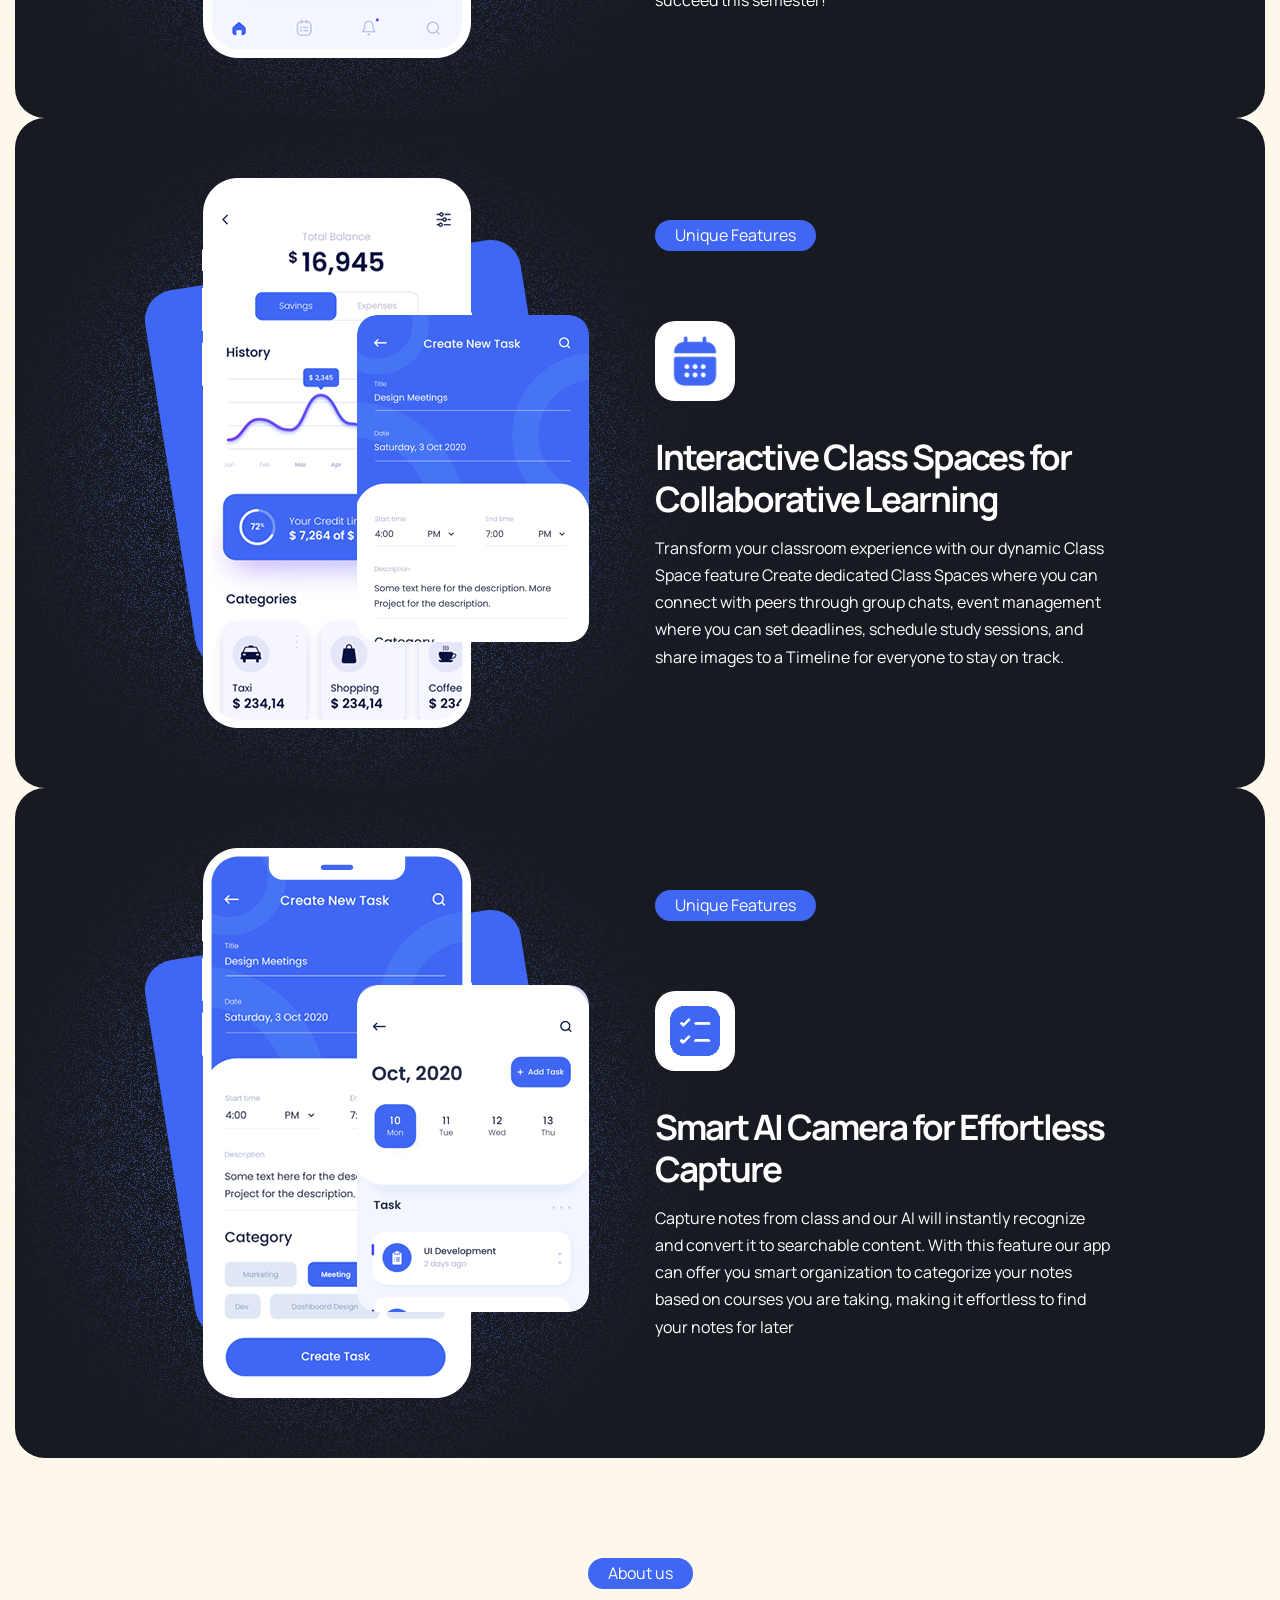
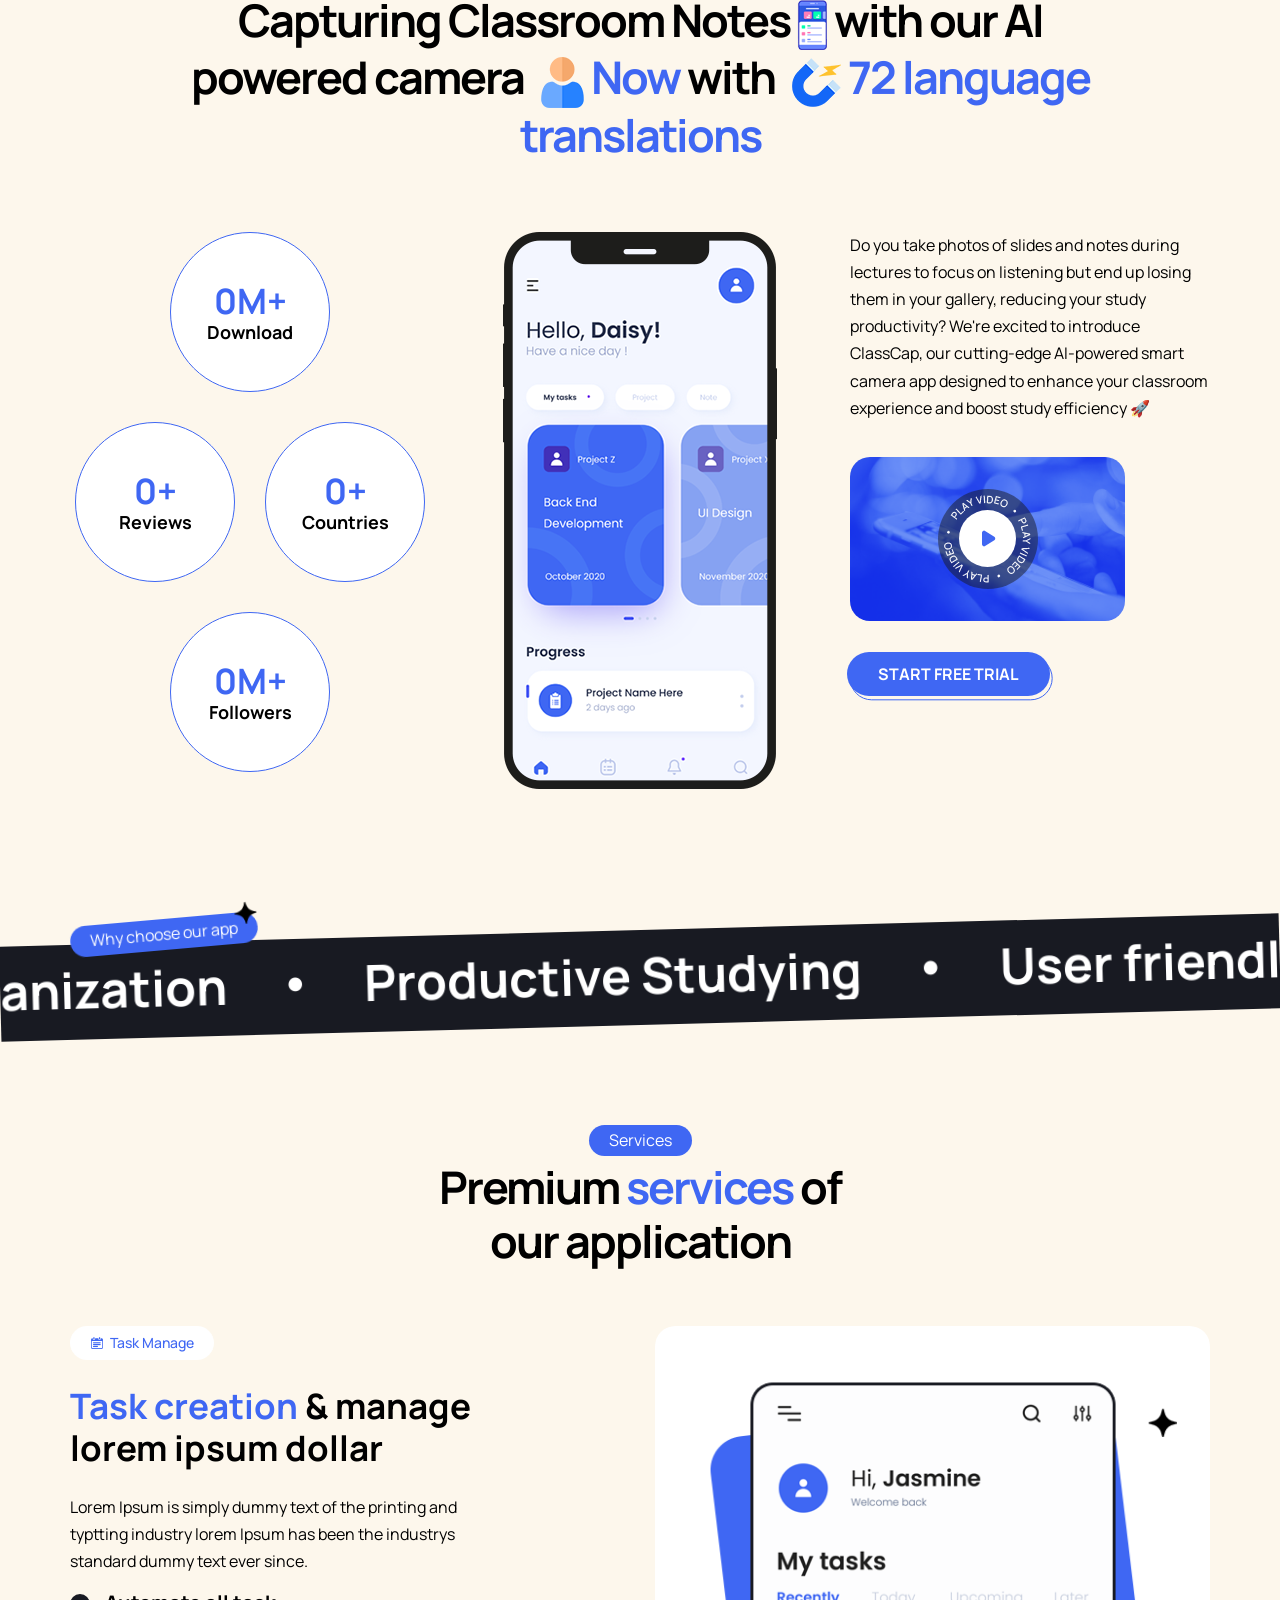
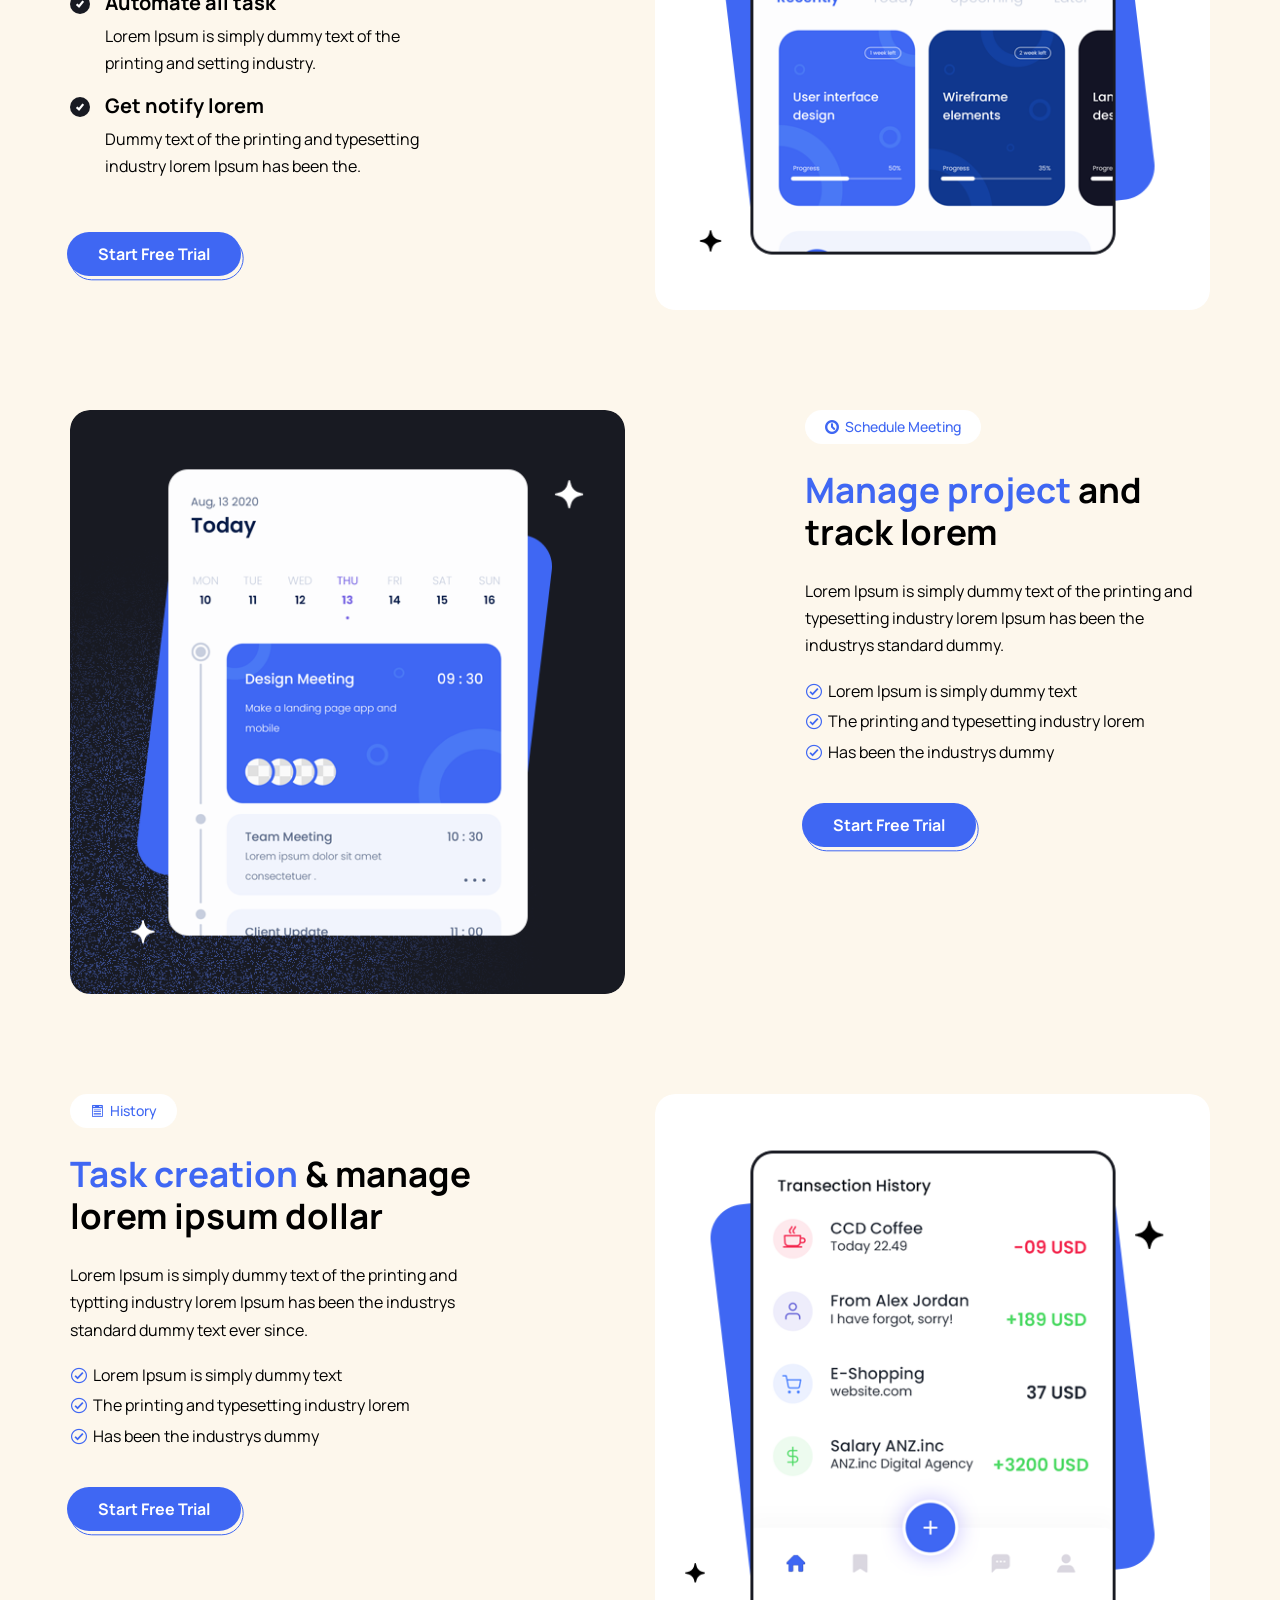
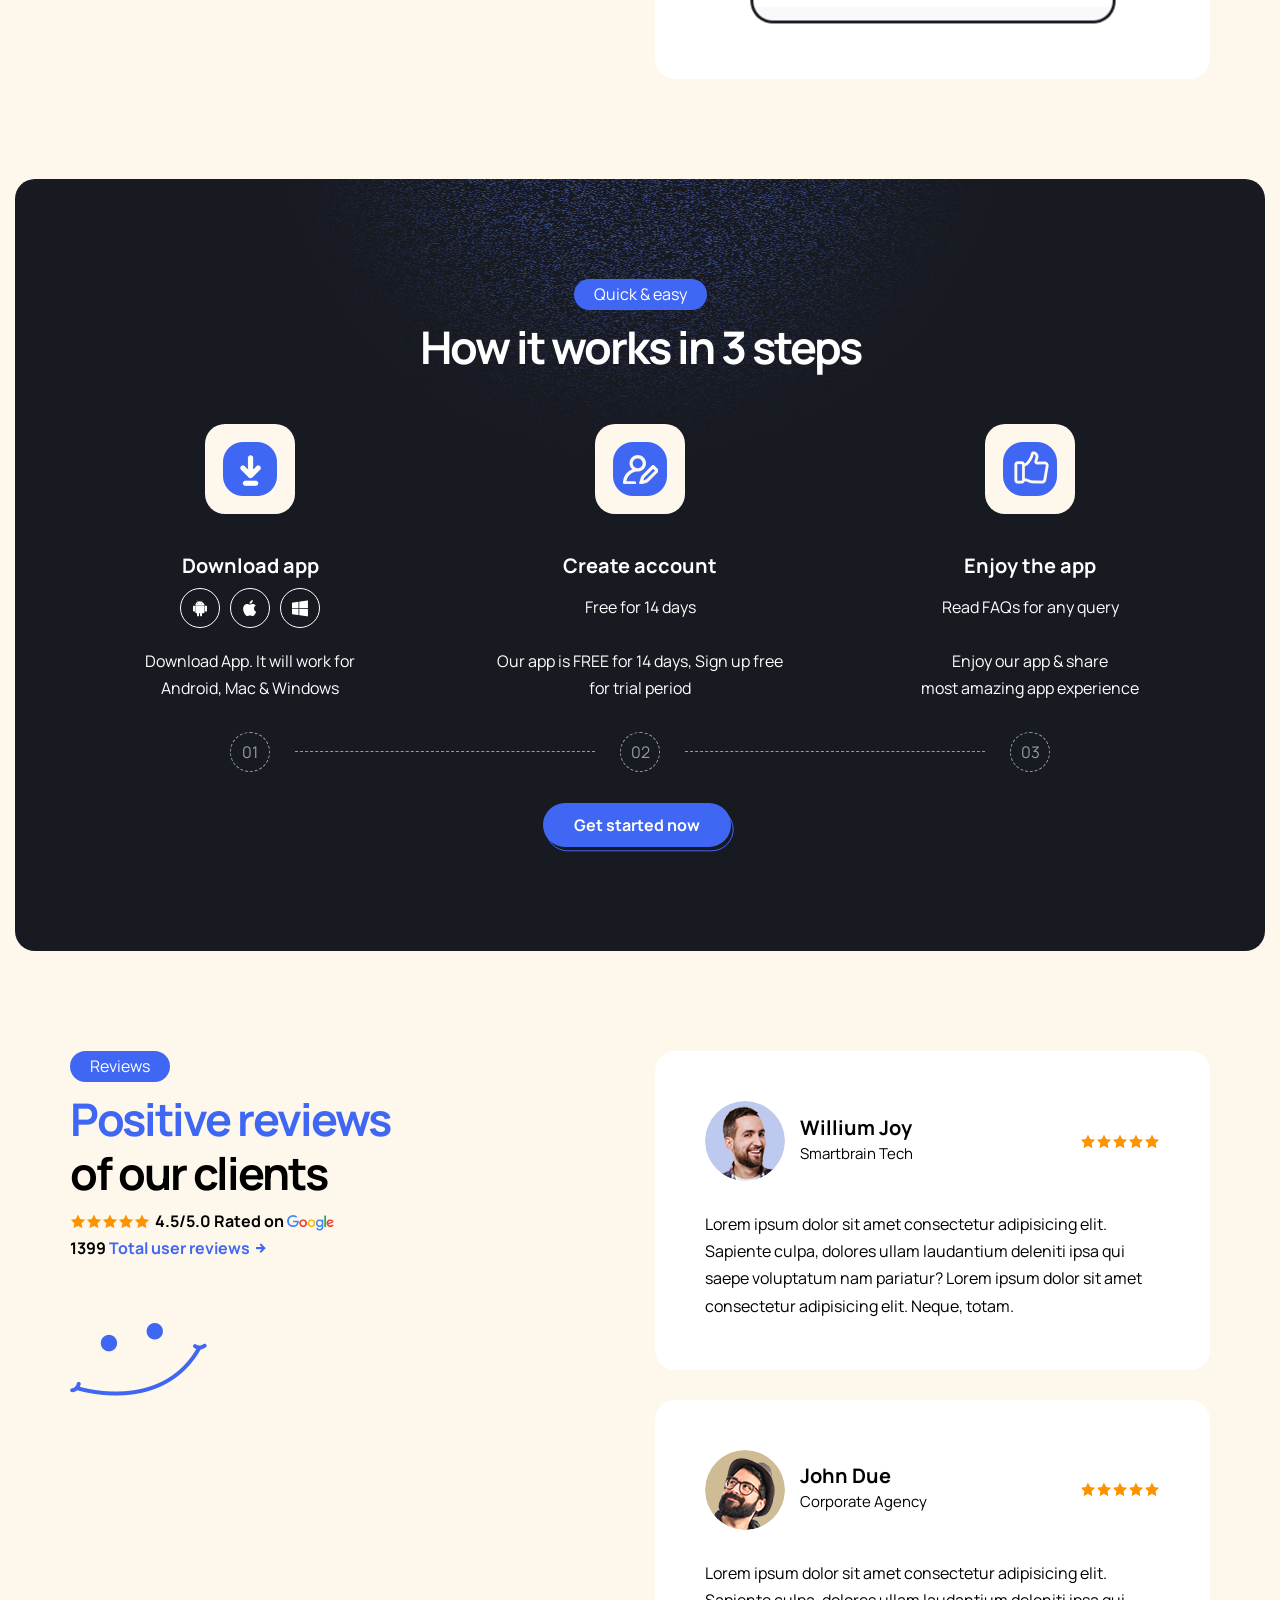
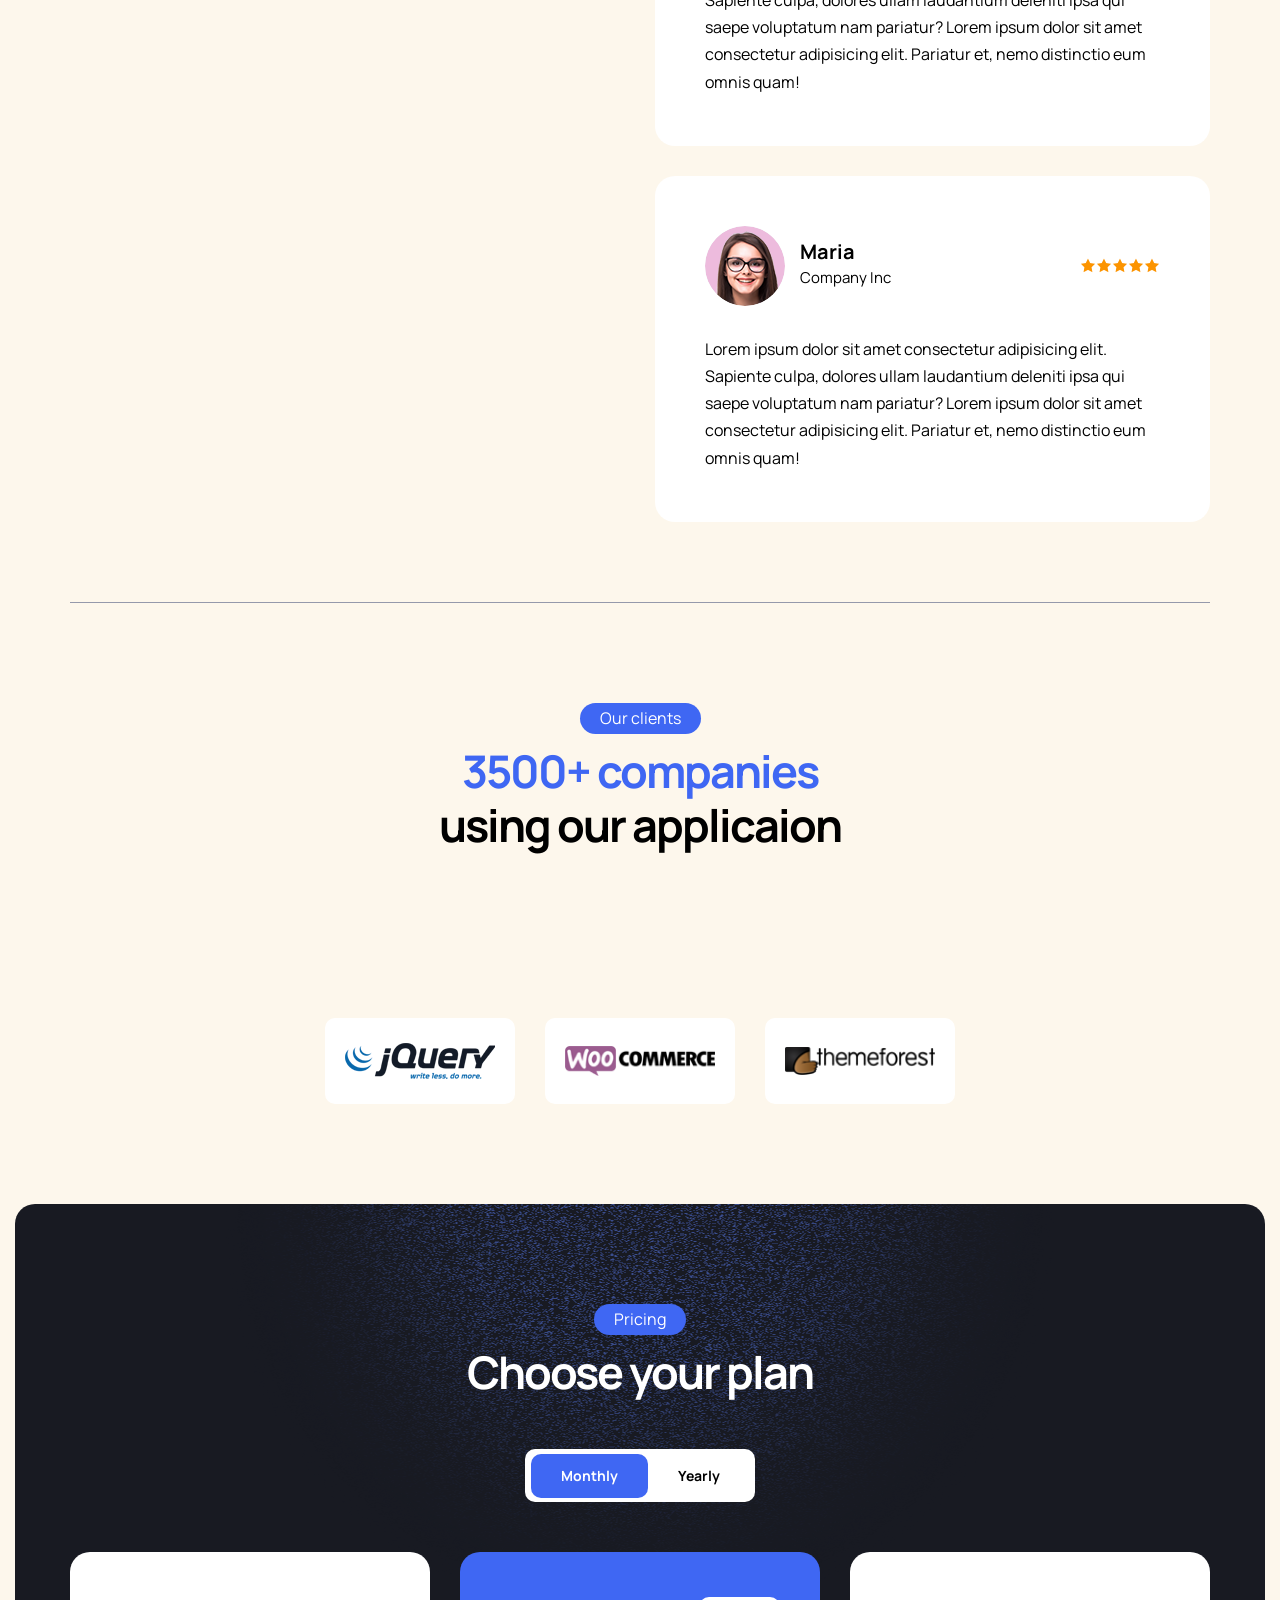
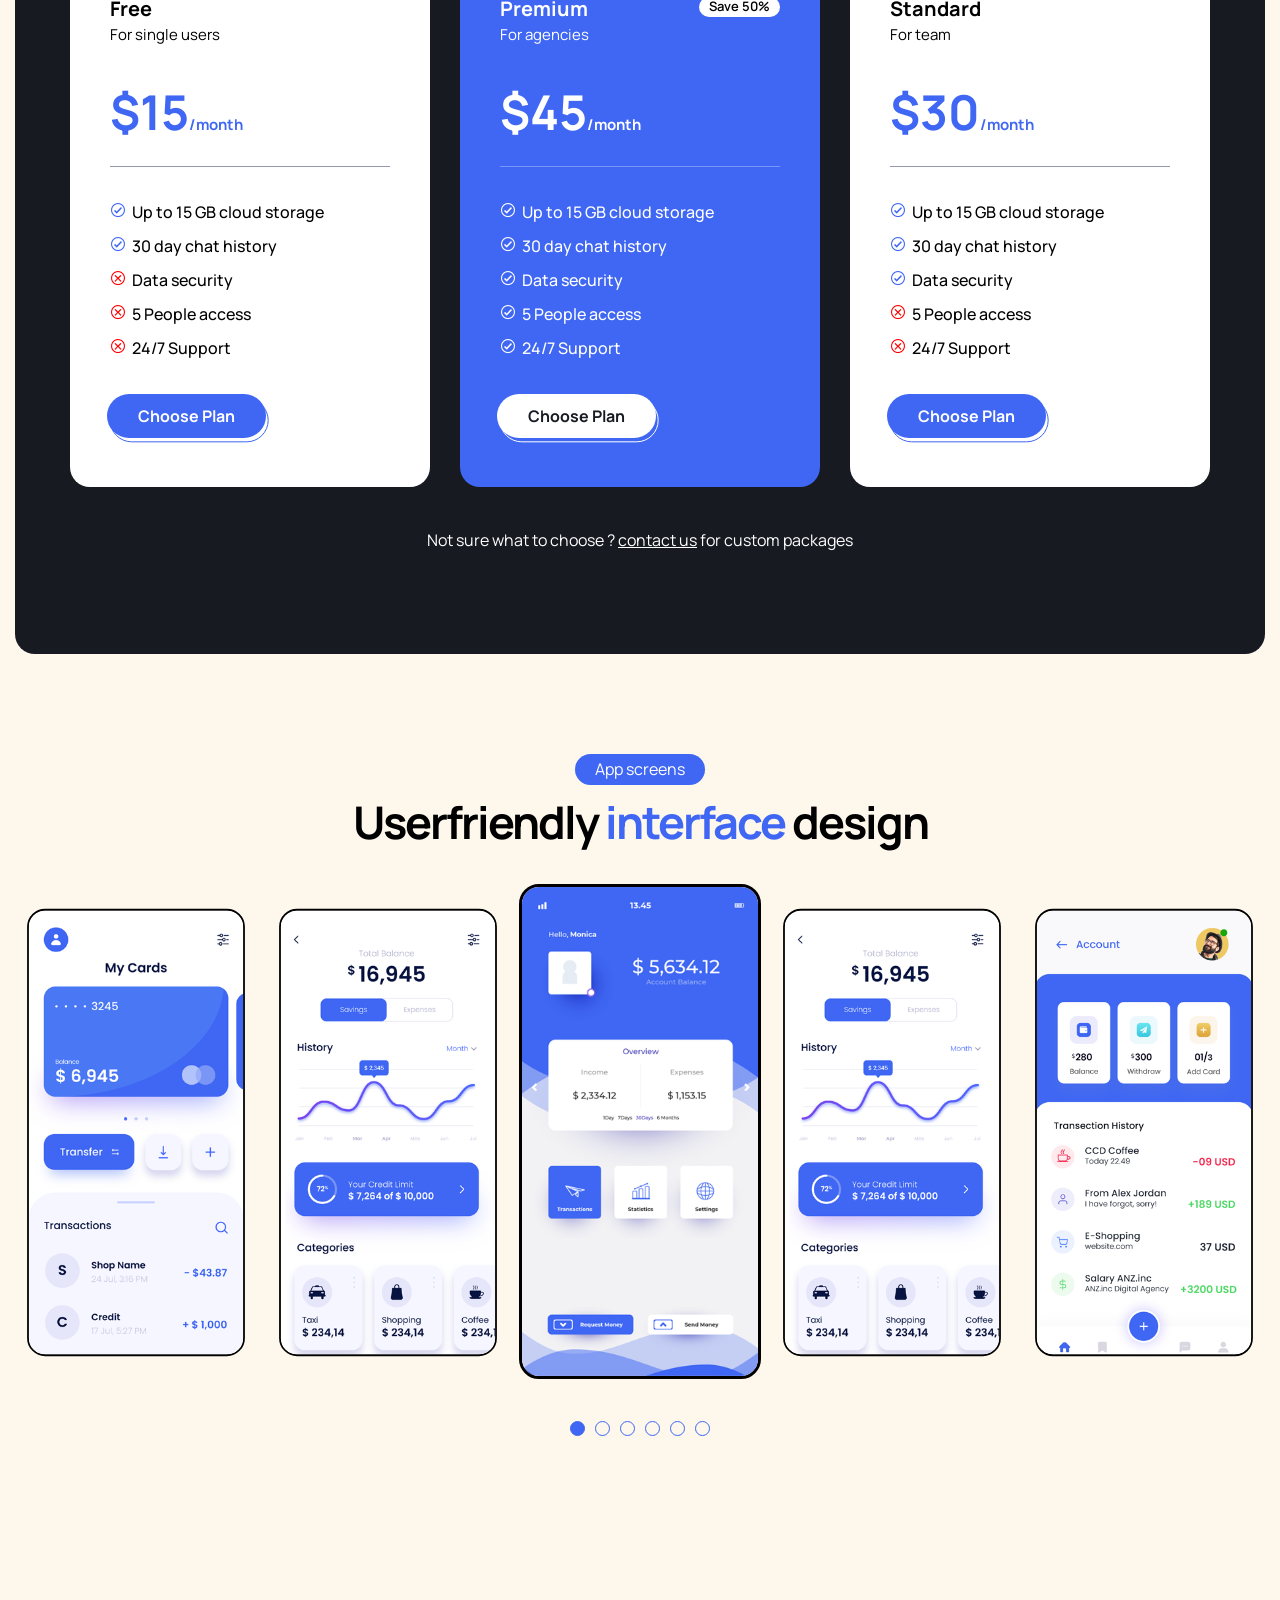
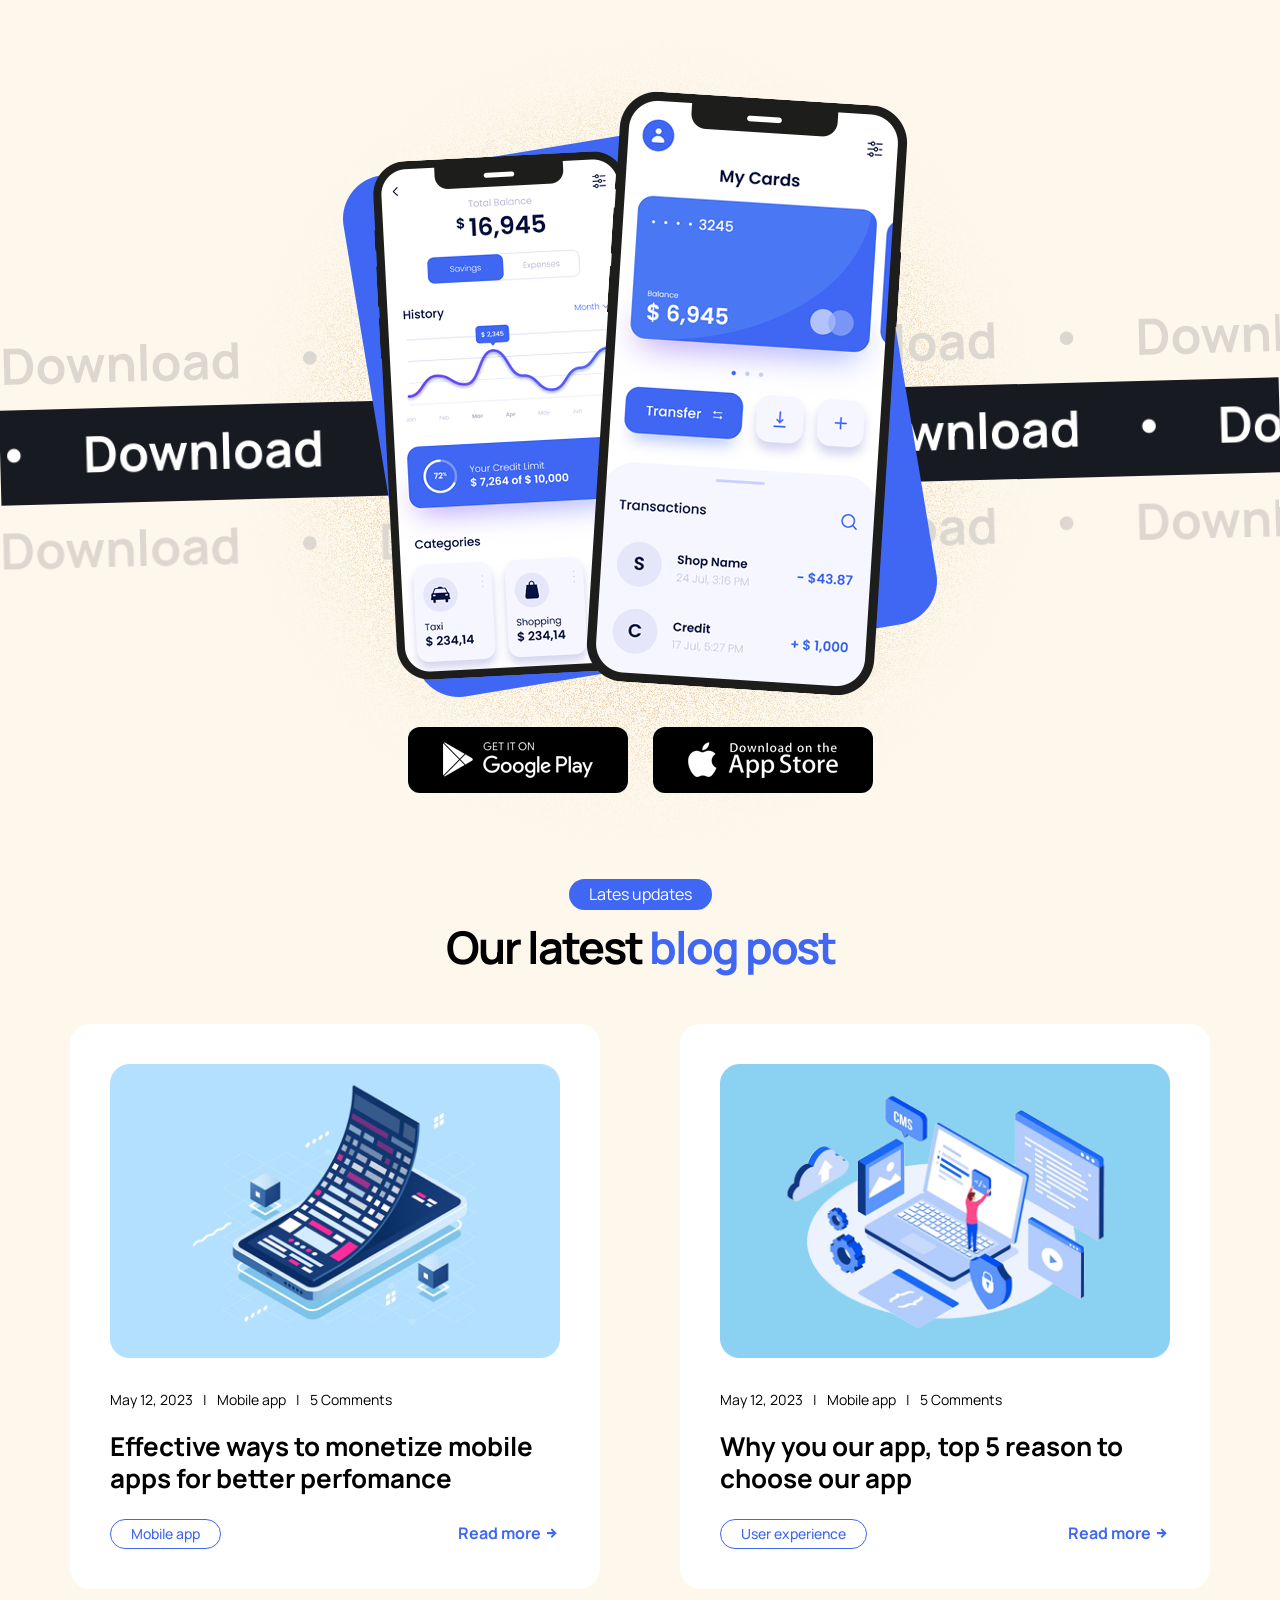
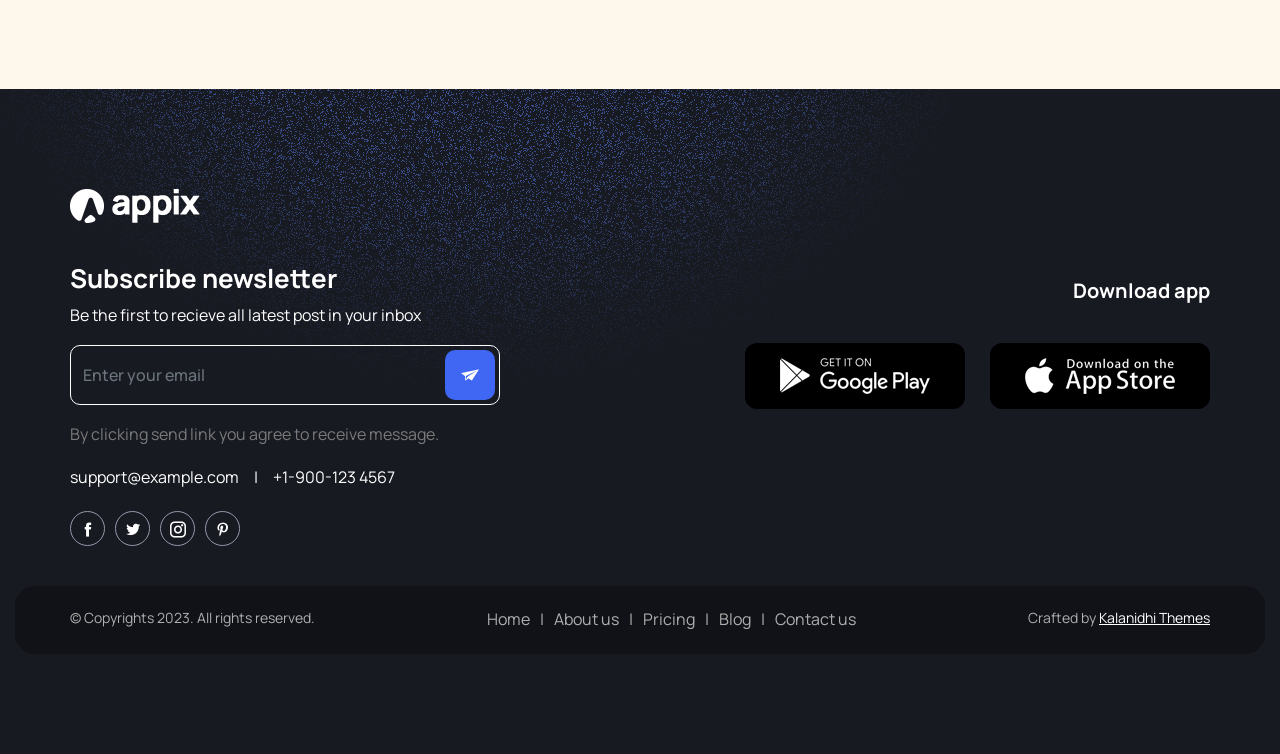
==== commit d7c9bb16: "Changed About Us and Black Banner" ====
--- a/index.html
+++ b/index.html
@@ -330,8 +330,8 @@
         <div class="section_title" data-aos="fade-up" data-aos-duration="1500">
           <span class="title_badge mb-1">About us</span>
           <h2> Capturing Classroom Notes <img src="images/mobileicon.png" alt="image"> with our AI <br>
-            powered camera <span><img src="images/usericon.png" alt="image"> visitor</span> into <span><img
-                src="images/magnet.png" alt="image"> leads</span></h2>
+            powered camera <span><img src="images/usericon.png" alt="image"> Now</span> with <span><img
+                src="images/magnet.png" alt="image"> 72 language translations </span></h2>
         </div>
         <div class="row">
           <div class="col-lg-4 col-md-6">
@@ -368,11 +368,10 @@
             </div>
           </div>
           <div class="col-lg-4">
-            <p data-aos="fade-up" data-aos-duration="1500">Lorem Ipsum is simply dummy text of the printing and
-              typesetting industry lorem Ipsum has been the
-              industrys standard dummy text ever since the when an unknown
-              printer took a galley of type and scrambled
-              it to make a type specimen book.</p>
+            <p data-aos="fade-up" data-aos-duration="1500">Do you take photos of slides and notes during
+              lectures to focus on listening but end up losing them in your gallery, reducing your study productivity? 
+              We're excited to introduce ClassCap, our cutting-edge AI-powered smart camera app 
+              designed to enhance your classroom experience and boost study efficiency 🚀 </p>
             <div class="video_block" data-aos="fade-up" data-aos-duration="1500">
               <img class="thumbnil" src="images/applicationvideothumb.png" alt="image">
               <div class="playBtn">
@@ -400,7 +399,7 @@
         <div class="owl-carousel owl-theme" id="text_list_flow">
           <div class="item">
             <div class="text_block">
-              <span>Multiple campaigns </span>
+              <span>Productive Studying </span>
               <span class="mark_star">•</span>
             </div>
           </div>
@@ -412,37 +411,37 @@
           </div>
           <div class="item">
             <div class="text_block">
-              <span>Advanced analytics </span>
+              <span>Smart AI Camera </span>
               <span class="mark_star">•</span>
             </div>
           </div>
           <div class="item">
             <div class="text_block">
-              <span> Task management</span>
+              <span> Group Chats </span>
               <span class="mark_star">•</span>
             </div>
           </div>
           <div class="item">
             <div class="text_block">
-              <span> Event Scheduler</span>
+              <span> Stores Your Academic Notes </span>
               <span class="mark_star">•</span>
             </div>
           </div>
           <div class="item">
             <div class="text_block">
-              <span> Group Video Calls</span>
+              <span> Share Classroom Activities</span>
               <span class="mark_star">•</span>
             </div>
           </div>
           <div class="item">
             <div class="text_block">
-              <span>Live Chat</span>
+              <span>Translate Your Notes with AI</span>
               <span class="mark_star">•</span>
             </div>
           </div>
           <div class="item">
             <div class="text_block">
-              <span>Activity Streem</span>
+              <span>Efficent Organization</span>
               <span class="mark_star">•</span>
             </div>
           </div>
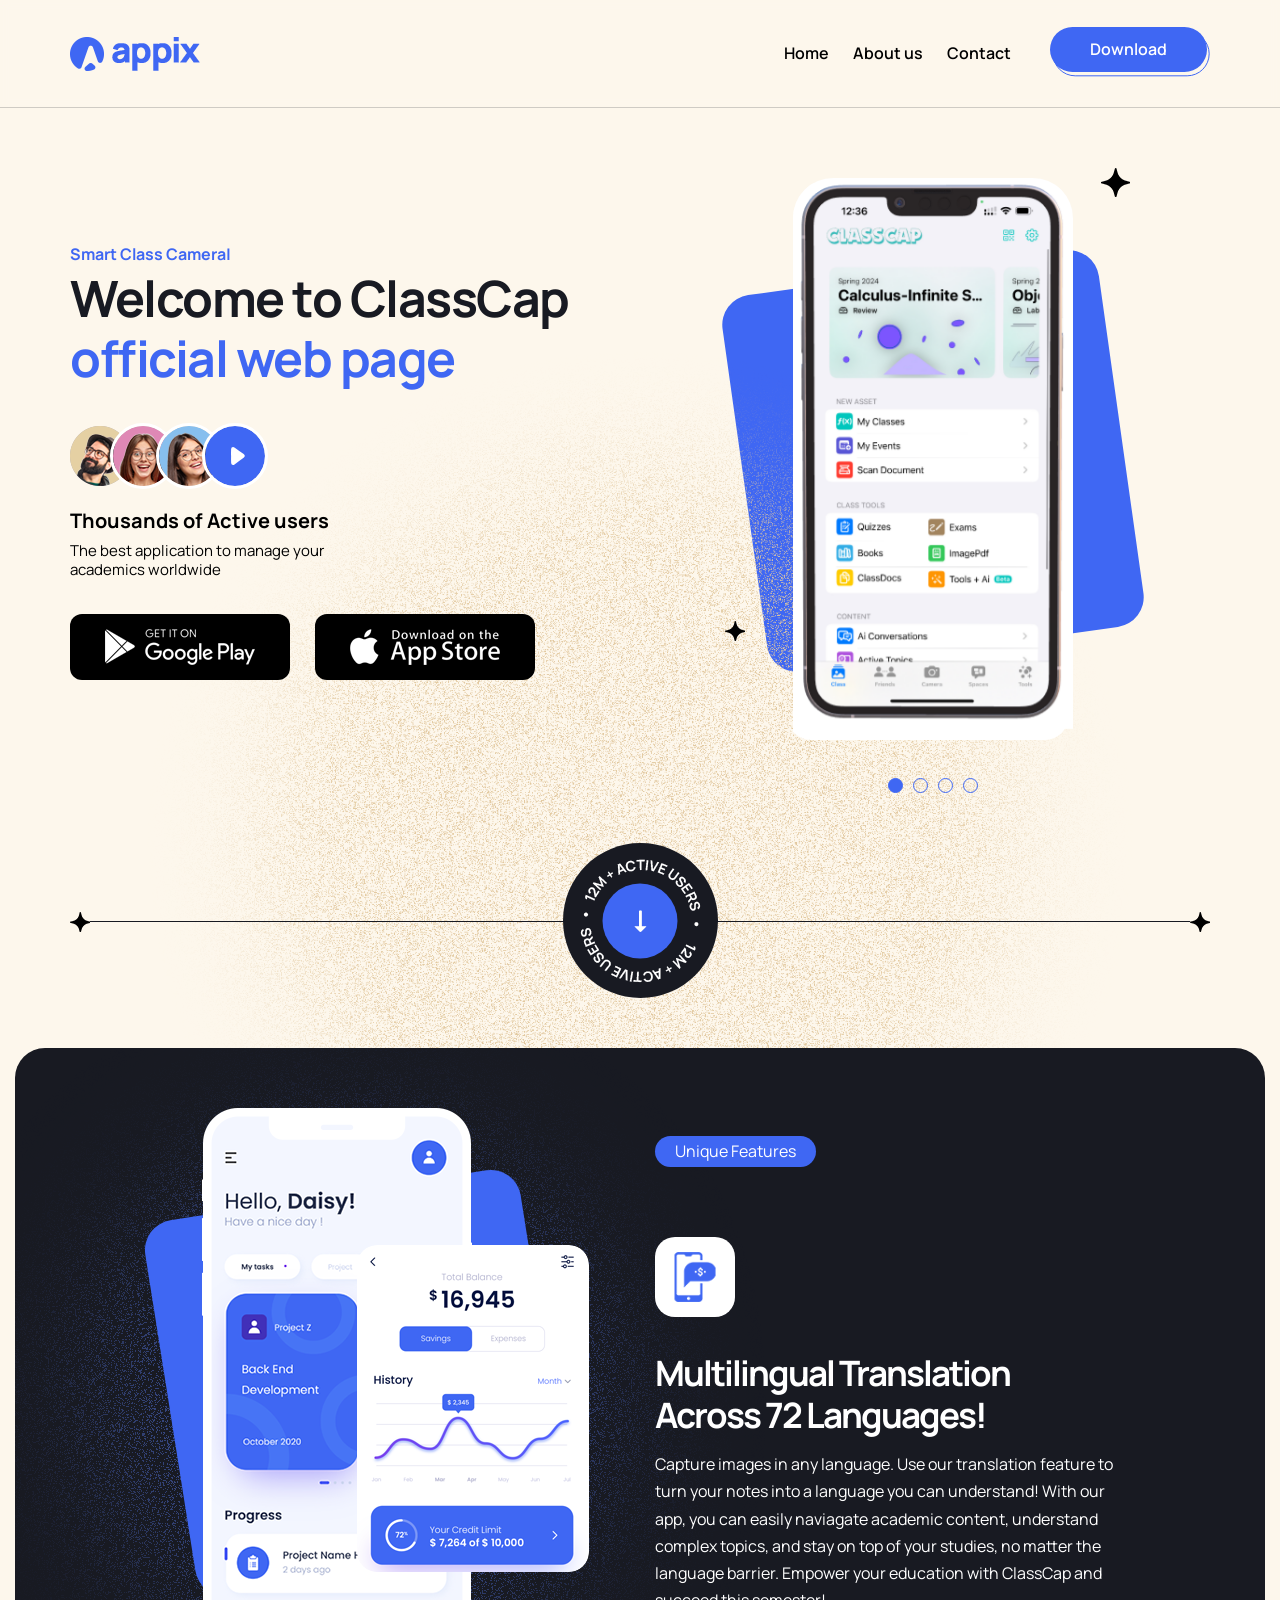
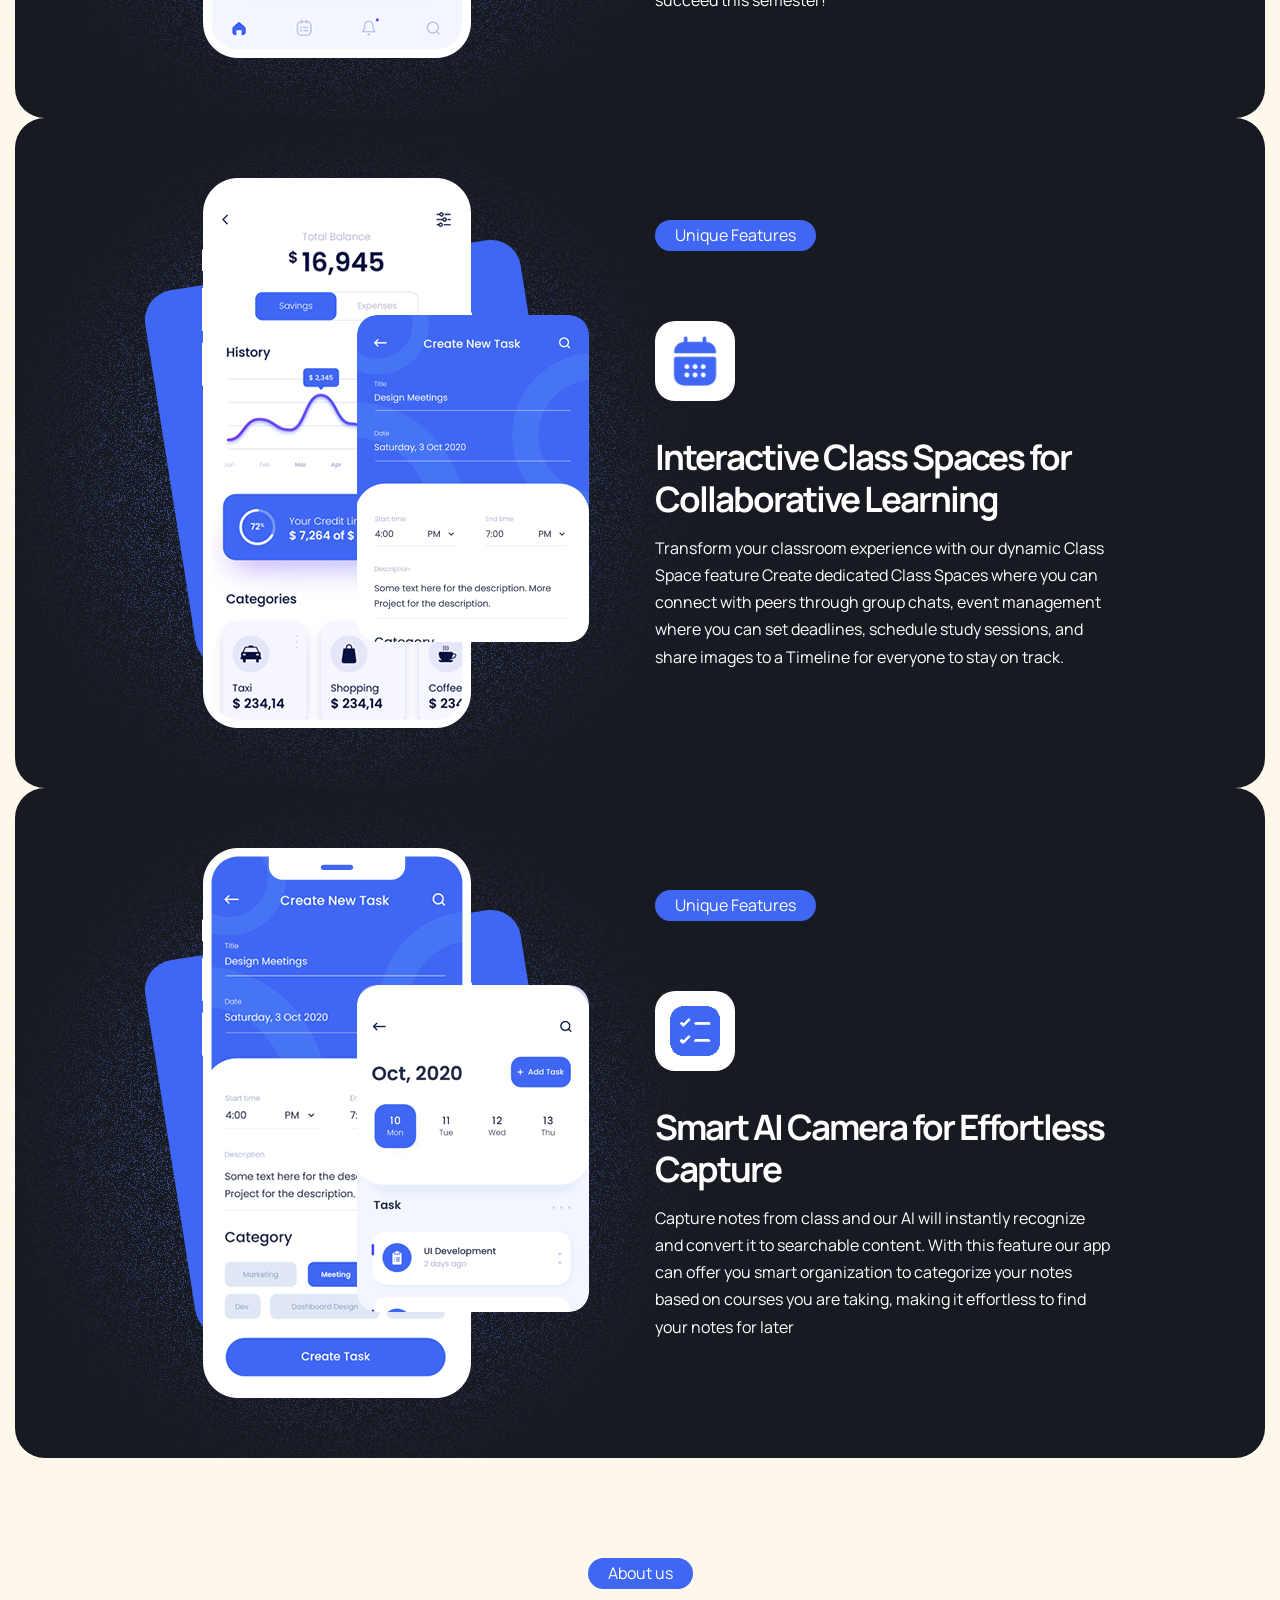
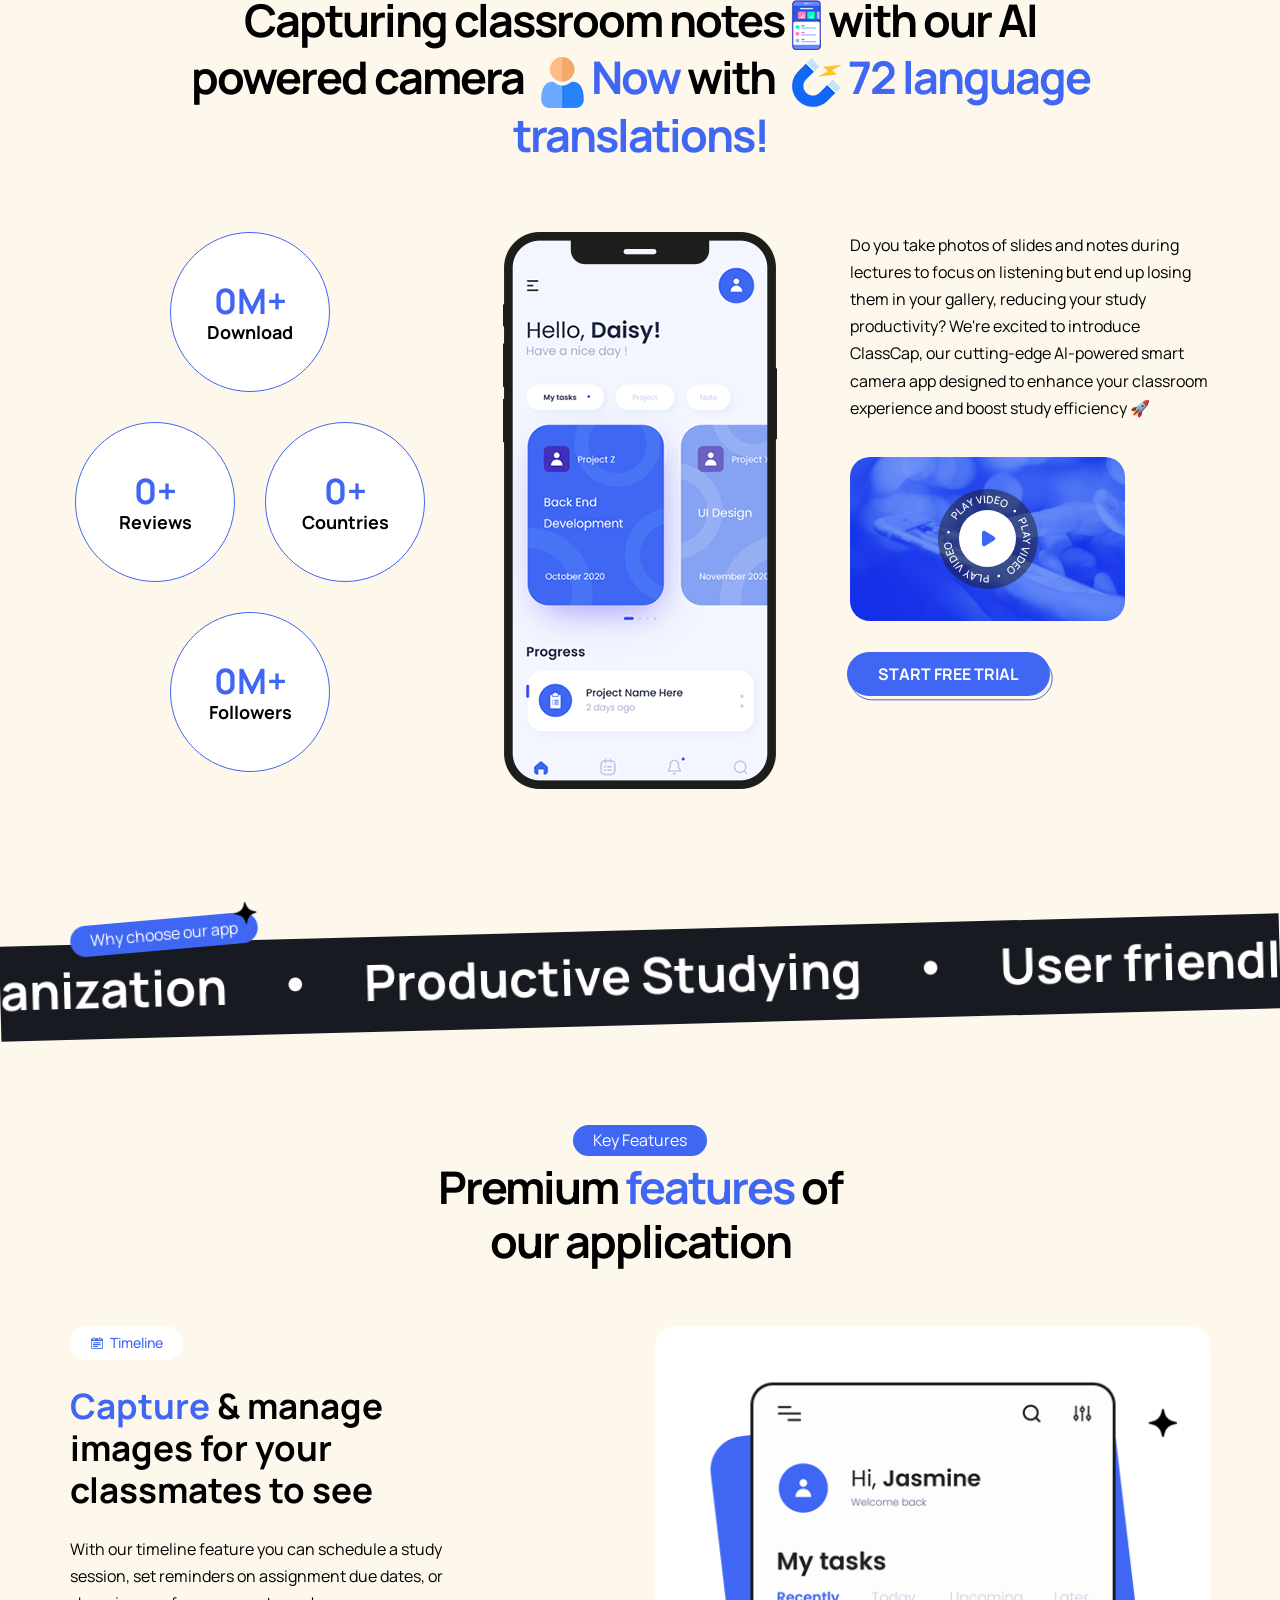
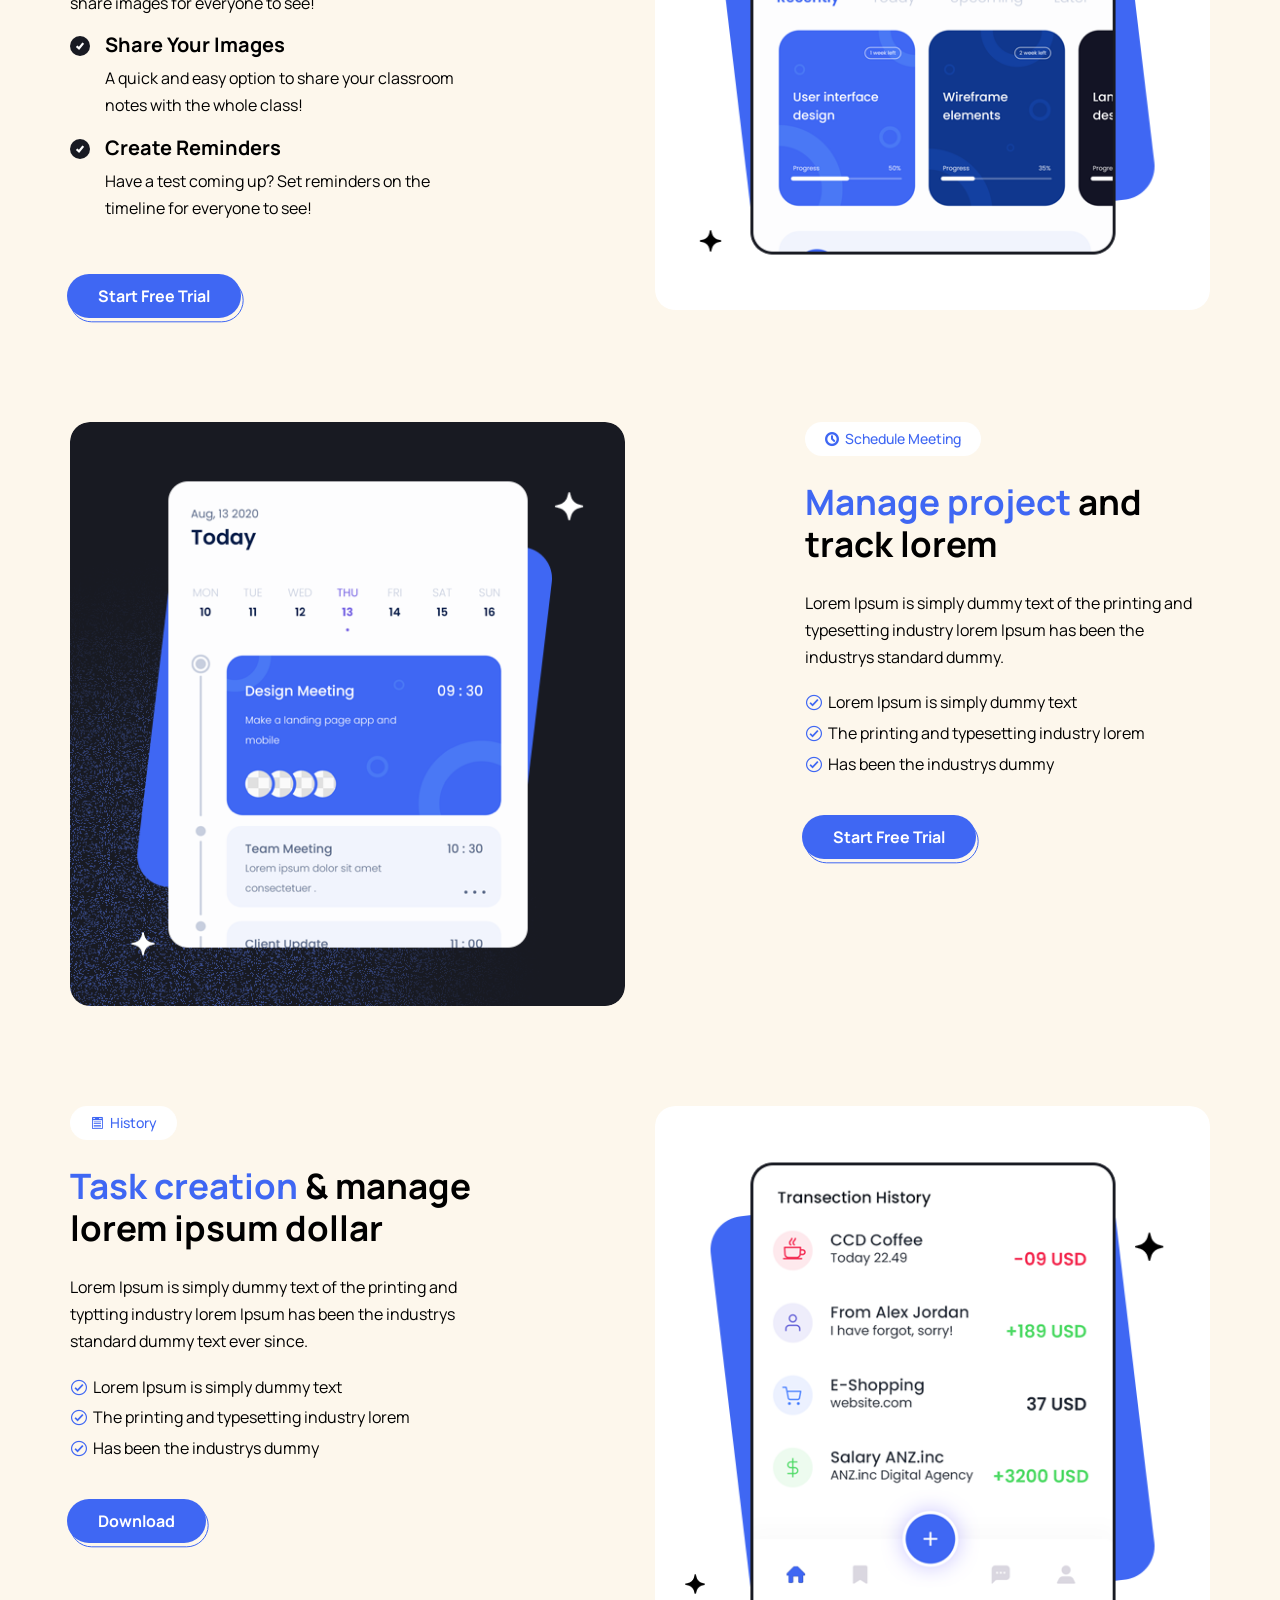
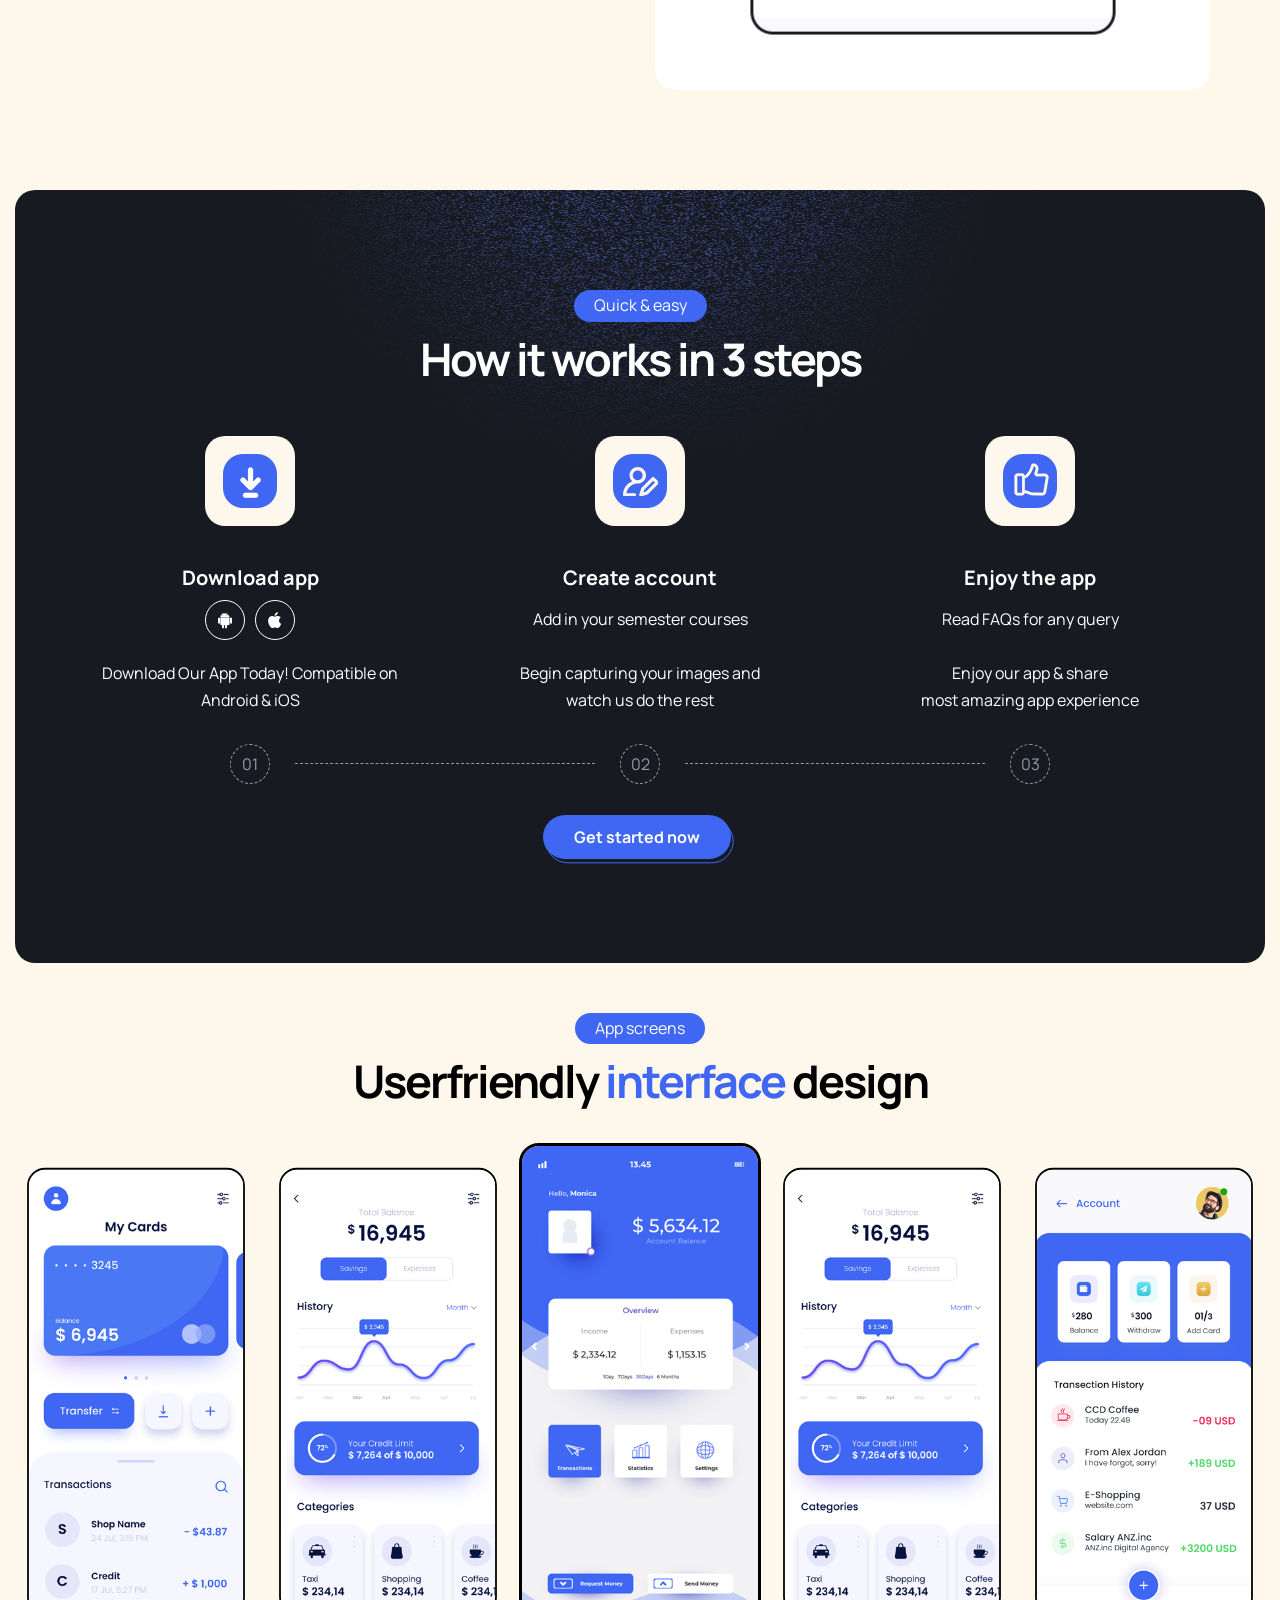
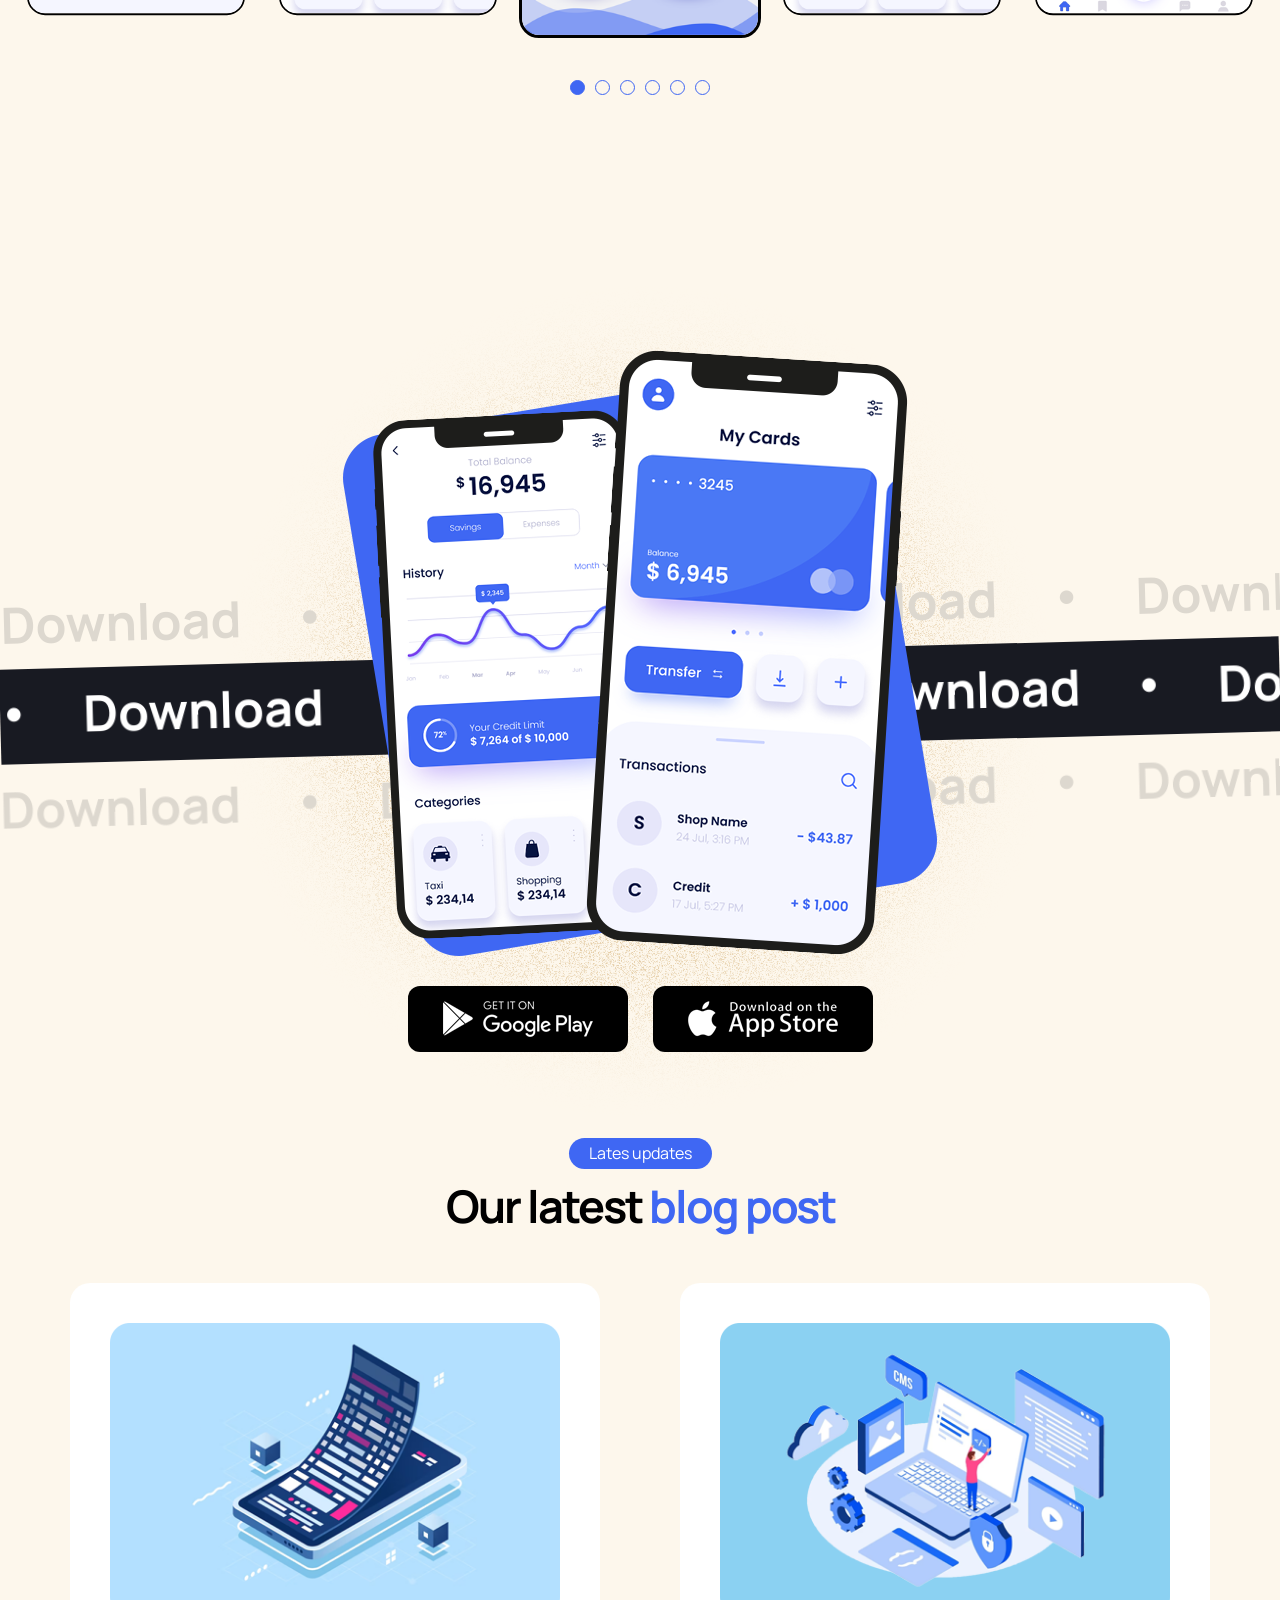
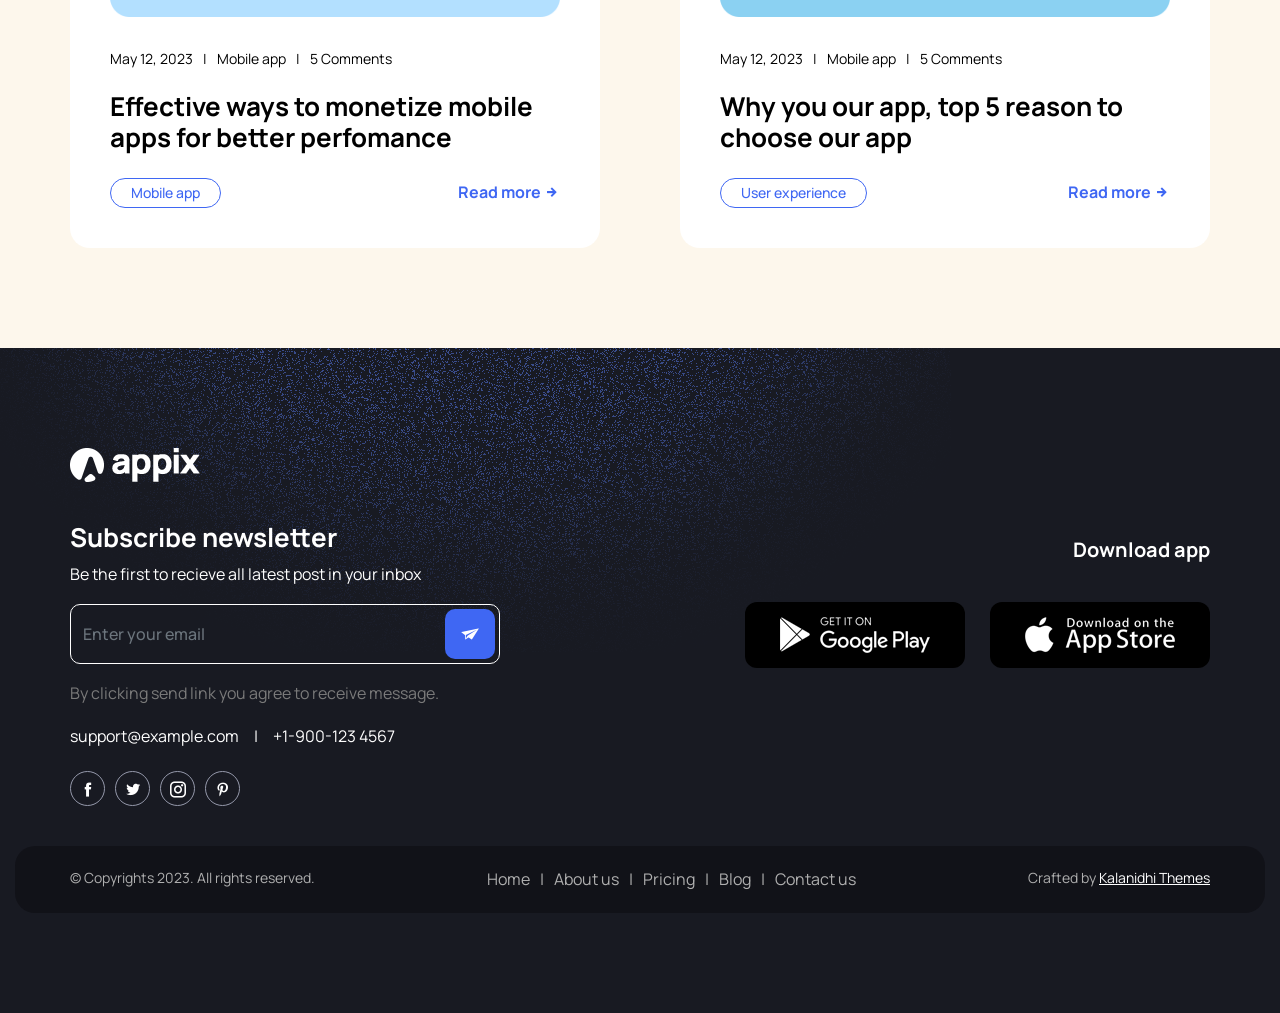
==== commit 657105bd: "Changes in Features and commenting out some sections" ====
--- a/index.html
+++ b/index.html
@@ -329,9 +329,9 @@
       <div class="container">
         <div class="section_title" data-aos="fade-up" data-aos-duration="1500">
           <span class="title_badge mb-1">About us</span>
-          <h2> Capturing Classroom Notes <img src="images/mobileicon.png" alt="image"> with our AI <br>
+          <h2> Capturing classroom notes <img src="images/mobileicon.png" alt="image"> with our AI <br>
             powered camera <span><img src="images/usericon.png" alt="image"> Now</span> with <span><img
-                src="images/magnet.png" alt="image"> 72 language translations </span></h2>
+                src="images/magnet.png" alt="image"> 72 language translations! </span></h2>
         </div>
         <div class="row">
           <div class="col-lg-4 col-md-6">
@@ -454,30 +454,31 @@
     <section class="row_am service_section">
       <div class="container">
         <div class="section_title" data-aos="fade-up" data-aos-duration="1500">
-          <span class="title_badge mb-1">Services</span>
-          <h2>Premium <span>services</span> of <br>
+          <span class="title_badge mb-1">Key Features</span>
+          <h2>Premium <span>features</span> of <br>
             our application</h2>
         </div>
         <div class="row service_blocks">
           <div class="col-md-6">
             <div class="service_text" data-aos="fade-up" data-aos-duration="1500">
               <div class="service_badge"><i class="icofont-tasks-alt"></i>
-                <span>Task Manage</span>
-              </div>
-              <h2><span>Task creation</span> & manage <br>
-                lorem ipsum dollar</h2>
-              <p>Lorem Ipsum is simply dummy text of the printing and typtting
-                industry lorem Ipsum has been the
-                industrys standard dummy text ever since.</p>
+                <span>Timeline</span>
+              </div>
+              <h2><span>Capture</span> & manage <br>
+                images for your classmates to see</h2>
+              <p>With our timeline feature you can 
+              schedule a study session, set reminders on 
+              assignment due dates, or share images for everyone to see! </p>
               <ul class="listing_block">
                 <li>
                   <div class="icon">
                     <span><i class="icofont-ui-check"></i></span>
                   </div>
                   <div class="text">
-                    <h3>Automate all task</h3>
-                    <p>Lorem Ipsum is simply dummy text of the printing and
-                      setting industry.</p>
+                    <h3>Share Your Images</h3>
+                    <p>A quick and easy option to share your classroom notes
+                    with the whole class! 
+                    </p>
                   </div>
                 </li>
                 <li>
@@ -485,9 +486,9 @@
                     <span><i class="icofont-ui-check"></i></span>
                   </div>
                   <div class="text">
-                    <h3>Get notify lorem</h3>
-                    <p>Dummy text of the printing and typesetting industry
-                      lorem Ipsum has been the.</p>
+                    <h3>Create Reminders</h3>
+                    <p>Have a test coming up? Set reminders on the timeline
+                      for everyone to see!</p>
                   </div>
                 </li>
               </ul>
@@ -588,7 +589,7 @@
                 </li>
               </ul>
               <div class="btn_block">
-                <a href="#" class="btn puprple_btn ml-0">Start Free Trial</a>
+                <a href="#" class="btn puprple_btn ml-0">Download</a>
                 <div class="btn_bottom"></div>
               </div>
             </div>
@@ -624,10 +625,9 @@
                     <ul class="social">
                       <li><a href="#"><i class="icofont-brand-android-robot"></i></a></li>
                       <li><a href="#"><i class="icofont-brand-apple"></i></a></li>
-                      <li><a href="#"><i class="icofont-brand-windows"></i></a></li>
+                     <!---- <li><a href="#"><i class="icofont-brand-windows"></i></a></li>  removing microsoft icon--> 
                     </ul>
-                    <p>Download App. It will work for <br> Android, Mac &
-                      Windows</p>
+                    <p>Download Our App Today! Compatible on <br> Android & iOS</p>
                   </div>
                 </div>
                 <span class="step">01</span>
@@ -641,10 +641,9 @@
                   </div>
                   <div class="text">
                     <h3>Create account</h3>
-                    <span class="tag_text">Free for 14 days</span>
-                    <p>Our app is FREE for 14 days, Sign up free <br> for
-                      trial
-                      period</p>
+                    <span class="tag_text">Add in your semester courses</span>
+                    <p>Begin capturing your images and <br> watch 
+                      us do the rest</p>
                   </div>
                 </div>
                 <span class="step">02</span>
@@ -680,7 +679,7 @@
   <!-- Wraper End -->
 
   <!-- Positive Reviews Section Start -->
-  <section class="review_section row_am">
+  <!-- <section class="review_section row_am">
     <div class="container">
       <div class="positive_inner">
         <div class="row">
@@ -787,14 +786,14 @@
         </div>
       </div>
     </div>
-  </section>
+  </section> -->
   <!-- Positive Reviews Section End -->
 
   <!-- Page Wraper -->
   <div class="page_wrapper">
 
     <!-- Our Client -->
-    <section class="row_am our_client">
+    <!-- <section class="row_am our_client">
       <div class="container">
         <div class="section_title" data-aos="fade-up" data-aos-duration="1500">
           <span class="title_badge">Our clients</span>
@@ -803,7 +802,7 @@
             using our applicaion
           </h2>
         </div>
-        <!-- Our Client List -->
+        <!-Our Client List --
         <ul class="client_list">
           <li>
             <div class="client_logo" data-aos="fade-up" data-aos-duration="1500">
@@ -849,10 +848,10 @@
       </div>
     </section>
 
-    <!-- Pricing-Section -->
+    <!- Pricing-Section ->
     <section class="row_am pricing_section white_text" data-aos="fade-in" data-aos-duration="1500">
       <div class="pricing_inner">
-        <!-- container start -->
+        <!- container start ->
         <div class="container">
           <div class="dotes_blue"><img src="images/blue_dotes.png" alt="image"></div>
           <div class="section_title" data-aos="fade-up" data-aos-duration="1500" data-aos-delay="300">
@@ -860,7 +859,7 @@
             <h2>Choose your plan</h2>
           </div>
 
-          <!-- Pricing Table Tabs -->
+          <!- Pricing Table Tabs ->
           <ul class="nav nav-tabs" id="myTab" role="tablist" data-aos="fade-up" data-aos-duration="1500">
             <li class="nav-item" role="presentation">
               <button class="nav-link active" id="monthly-tab" data-toggle="tab" data-target="#monthly" type="button"
@@ -872,10 +871,10 @@
             </li>
           </ul>
 
-          <!-- Tabing Details -->
+          <!- Tabing Details ->
           <div class="tab-content" id="myTabContent">
             <div class="tab-pane fade show active" id="monthly" role="tabpanel" aria-labelledby="monthly-tab">
-              <!-- pricing box  monthly start -->
+              <!- pricing box  monthly start ->
               <div class="pricing_pannel">
                 <div class="row">
                   <div class="col-md-4">
@@ -994,8 +993,8 @@
               </div>
             </div>
 
-            <!-- pricing box monthly end -->
-            <!-- pricing box yearly start -->
+            <!- pricing box monthly end ->
+            <!- pricing box yearly start ->
             <div class="tab-pane fade" id="yearly" role="tabpanel" aria-labelledby="yearly-tab">
               <div class="row">
                 <div class="col-md-4">
@@ -1106,16 +1105,16 @@
                 </div>
               </div>
             </div>
-            <!-- pricing box yearly end -->
+            <!- pricing box yearly end ->
 
             <p class="contact_text text-center" data-aos="fade-up" data-aos-duration="1500">Not
               sure what to choose ? <a href="#">contact us</a> for custom packages</p>
           </div>
         </div>
       </div>
-      <!-- container start end -->
-    </section>
-    <!-- Pricing-Section end -->
+      <!- container start end -->
+    <!-- </section> --> 
+    <!--- Pricing-Section end -->
 
     <!-- Beautifull-interface-Section start -->
     <section class="row_am interface_section">
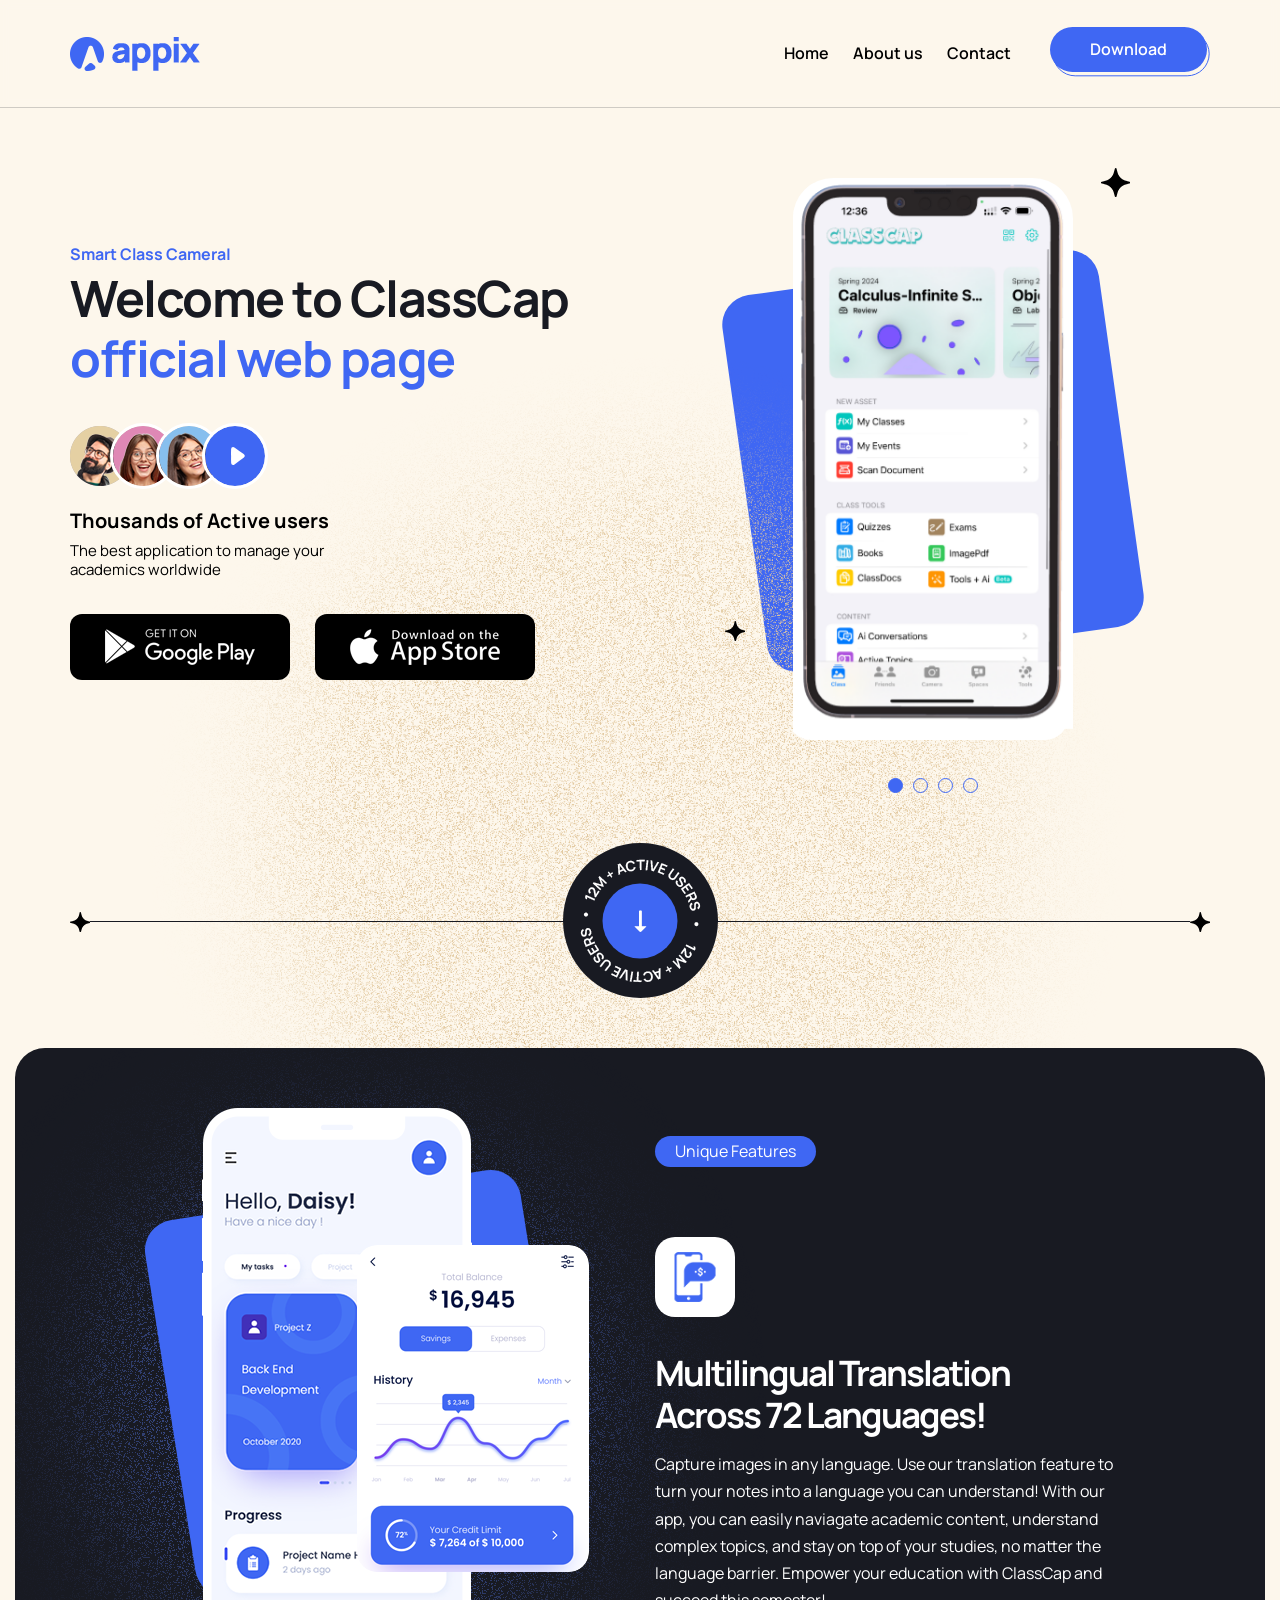
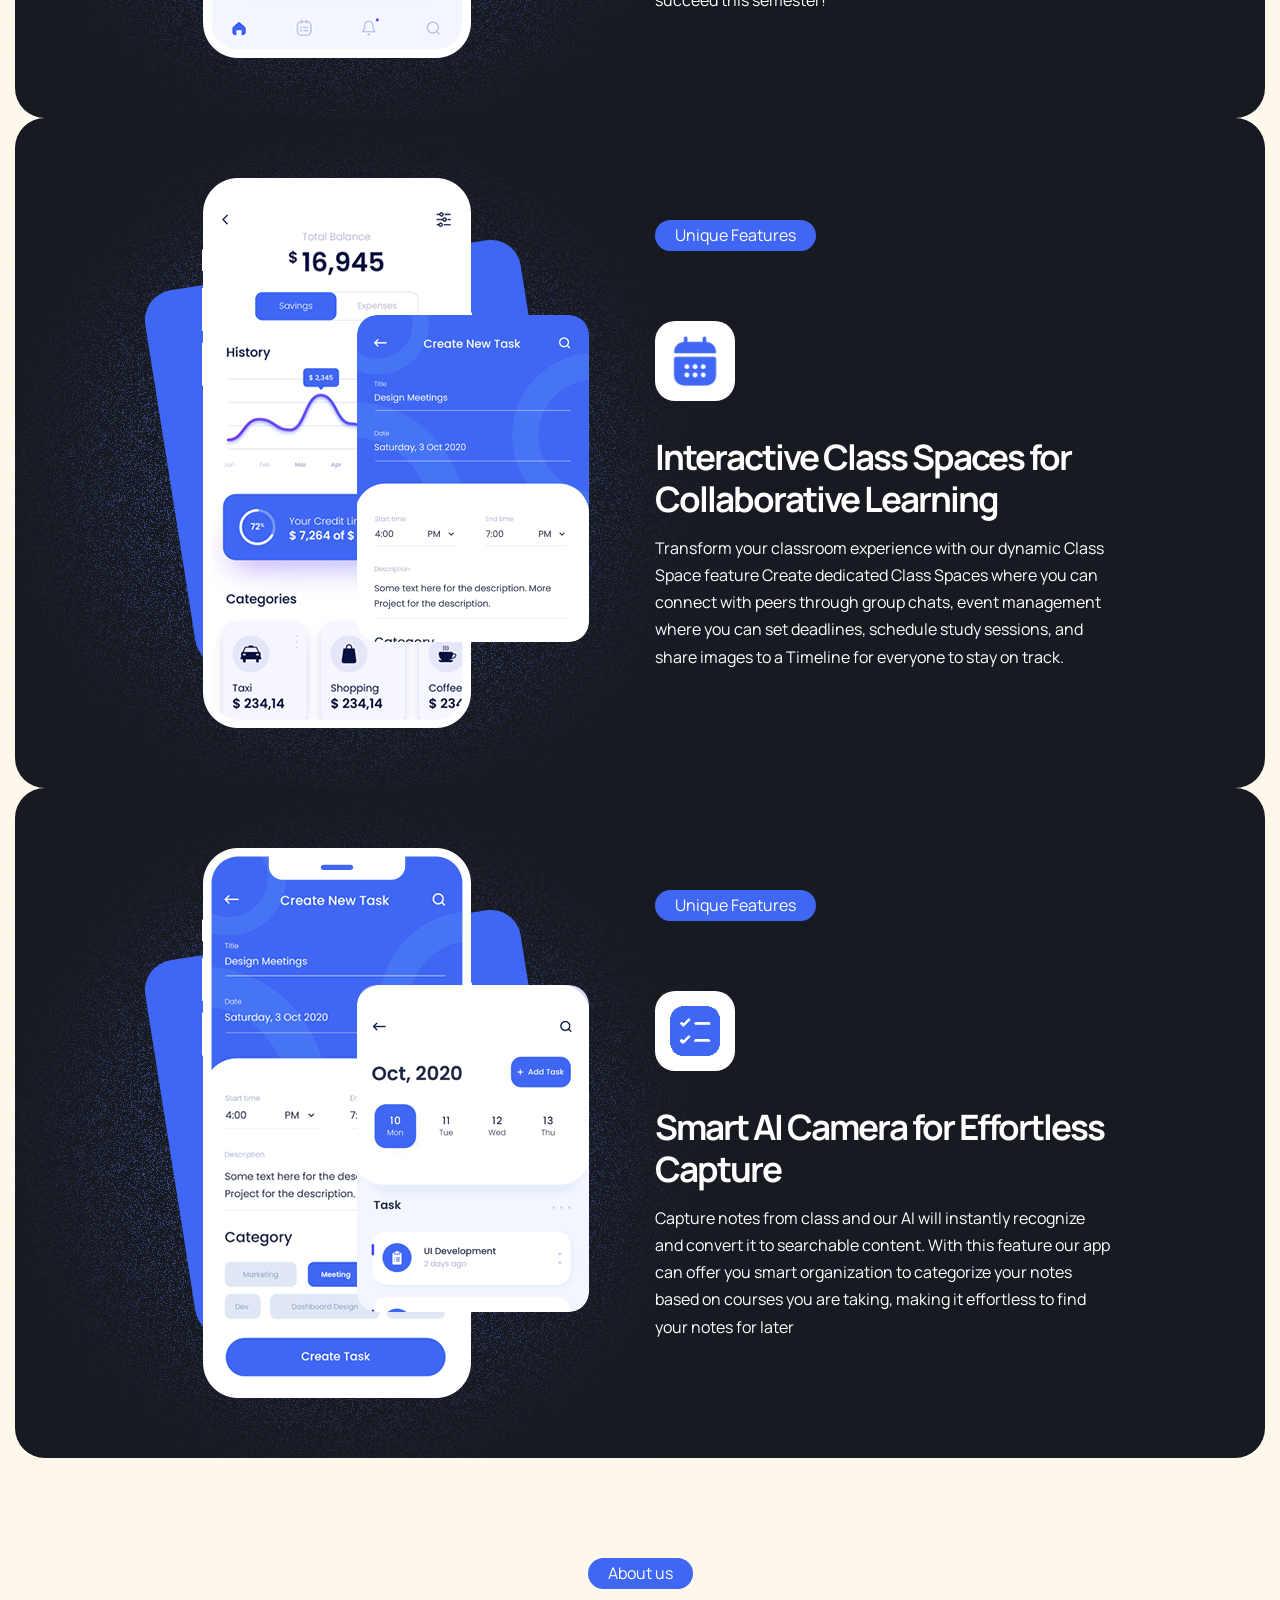
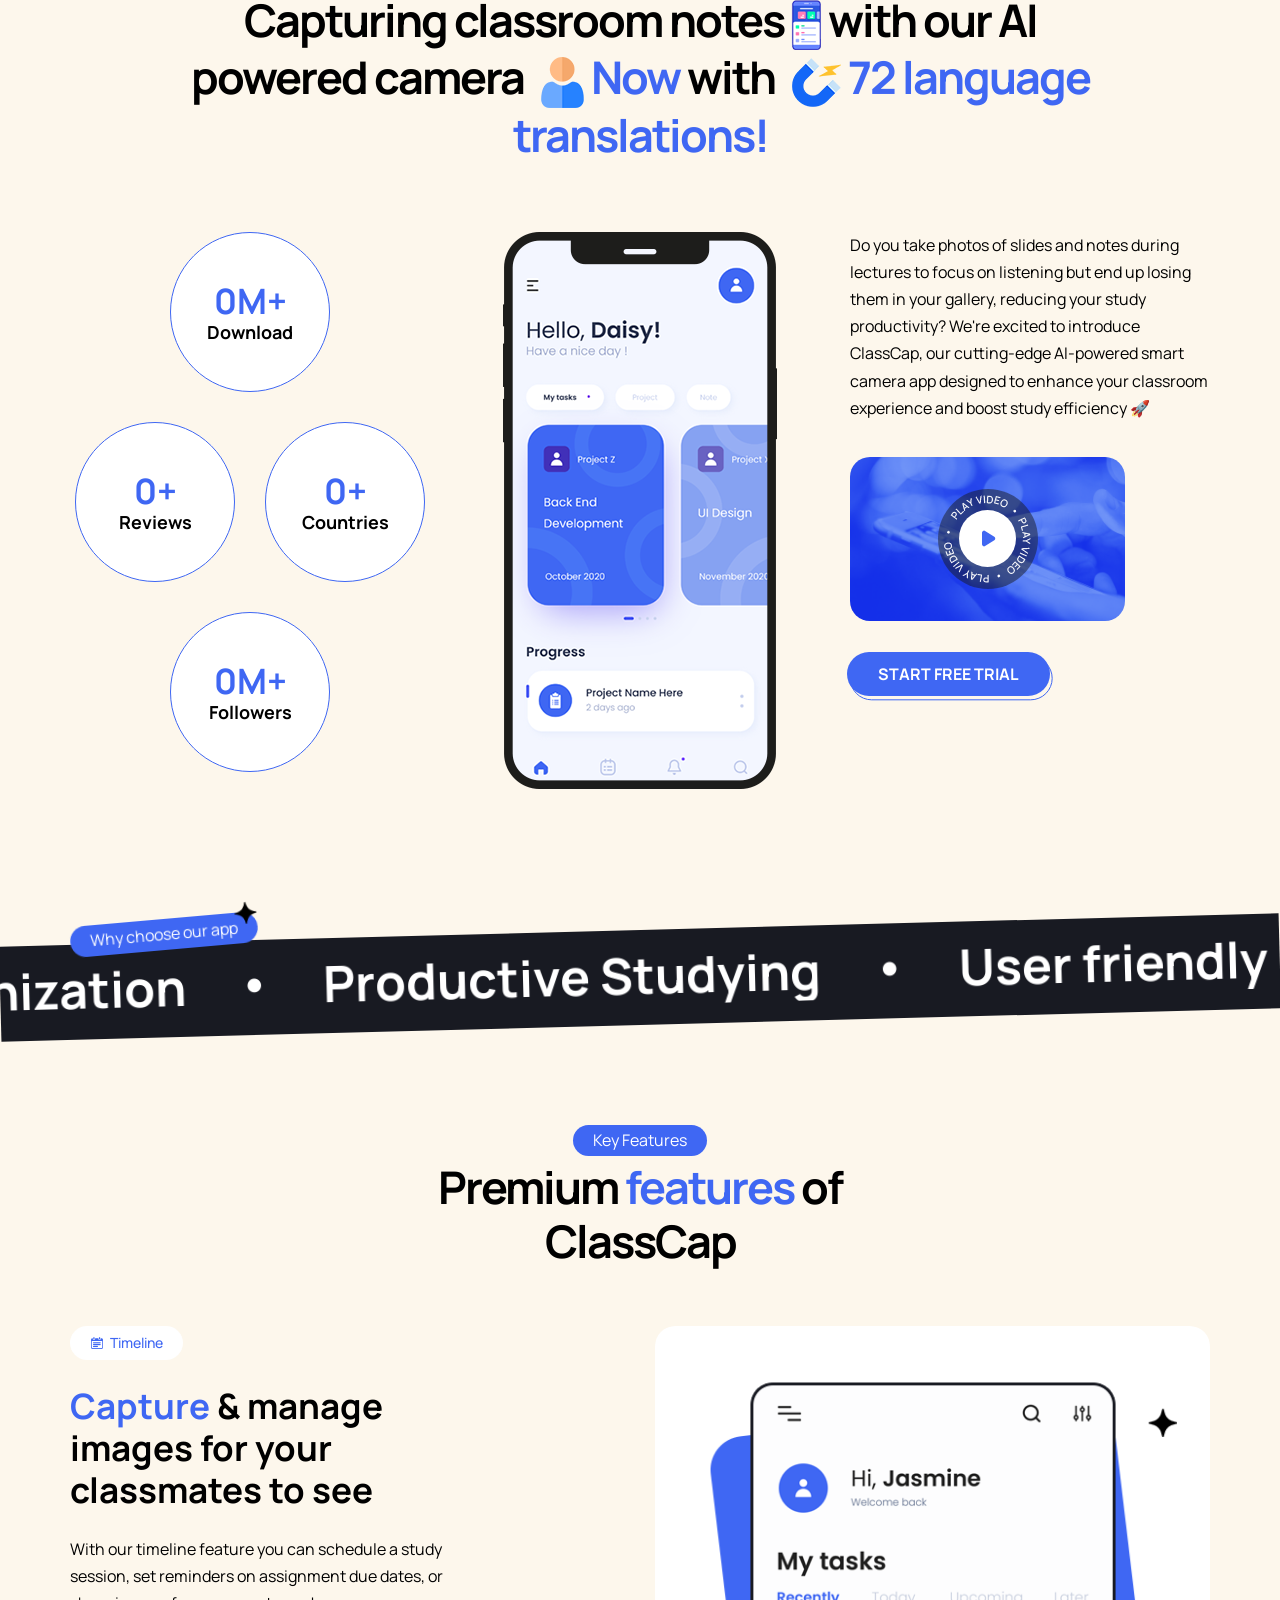
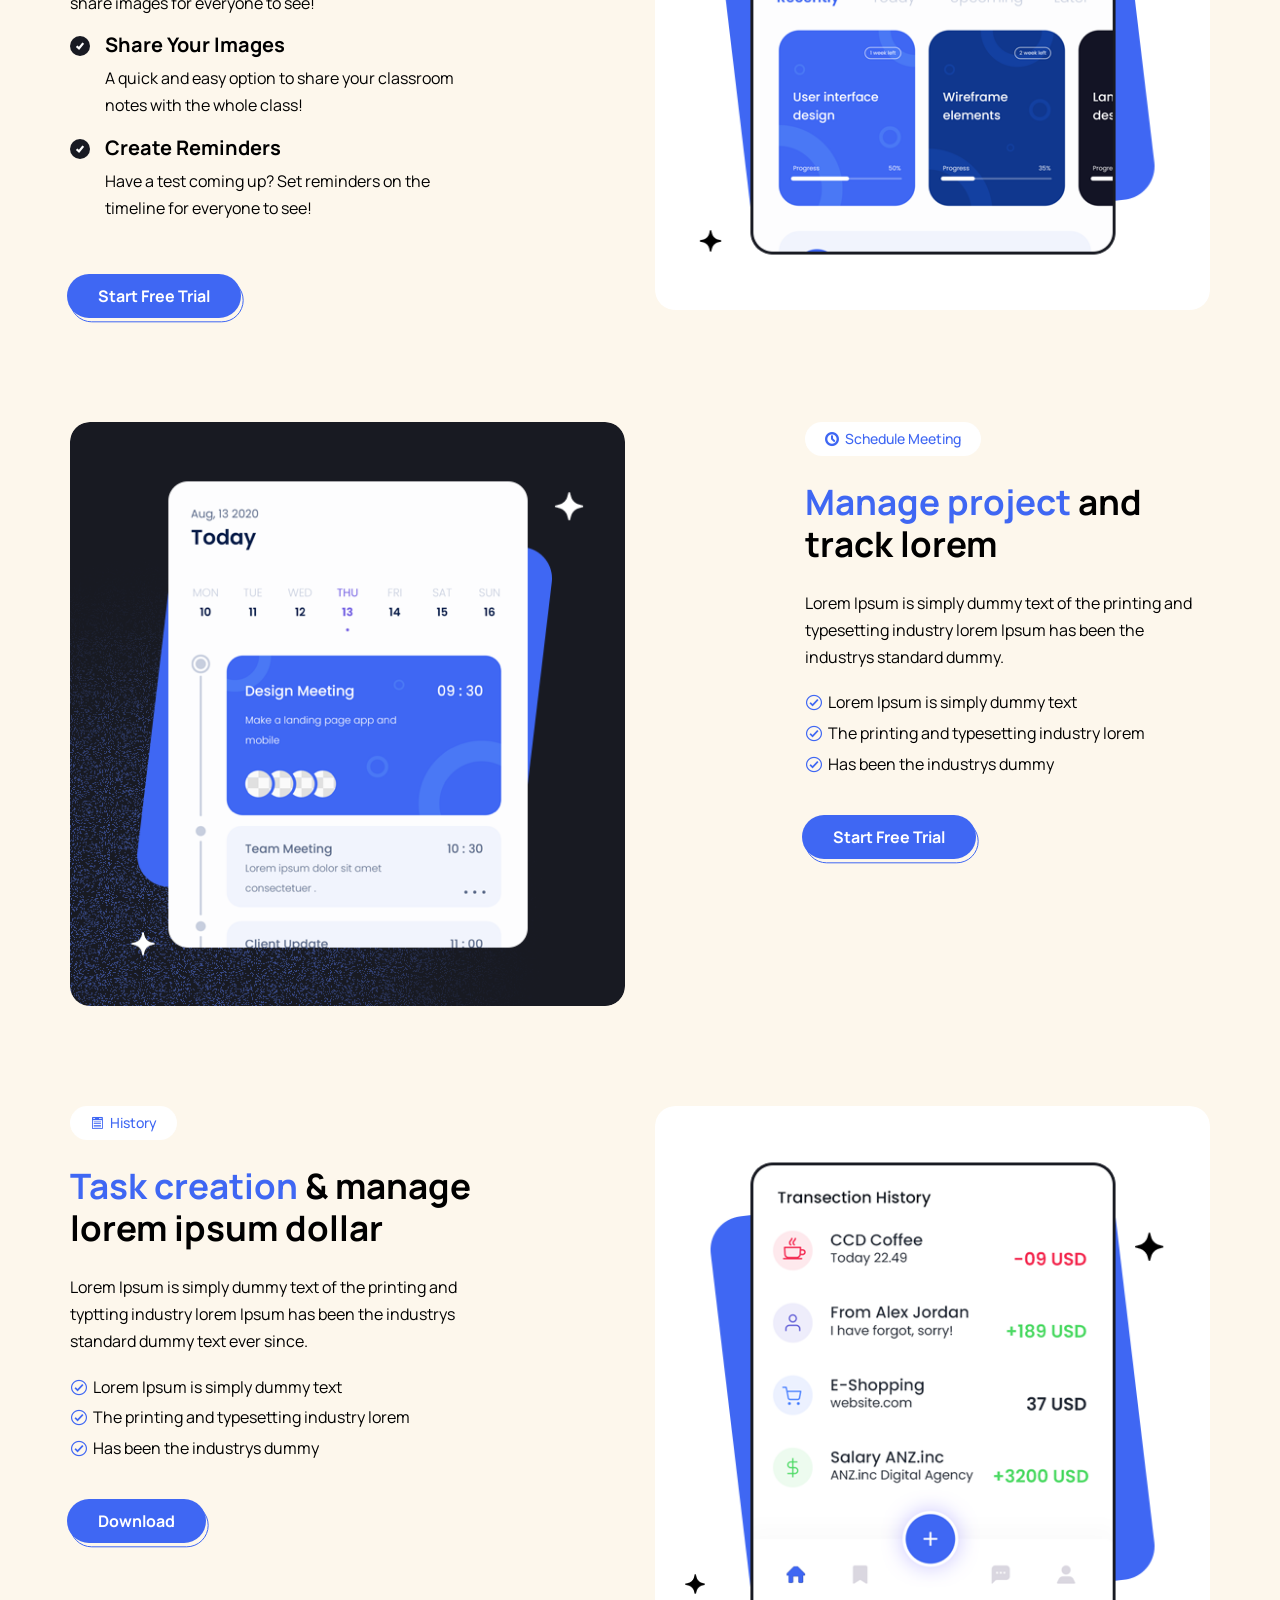
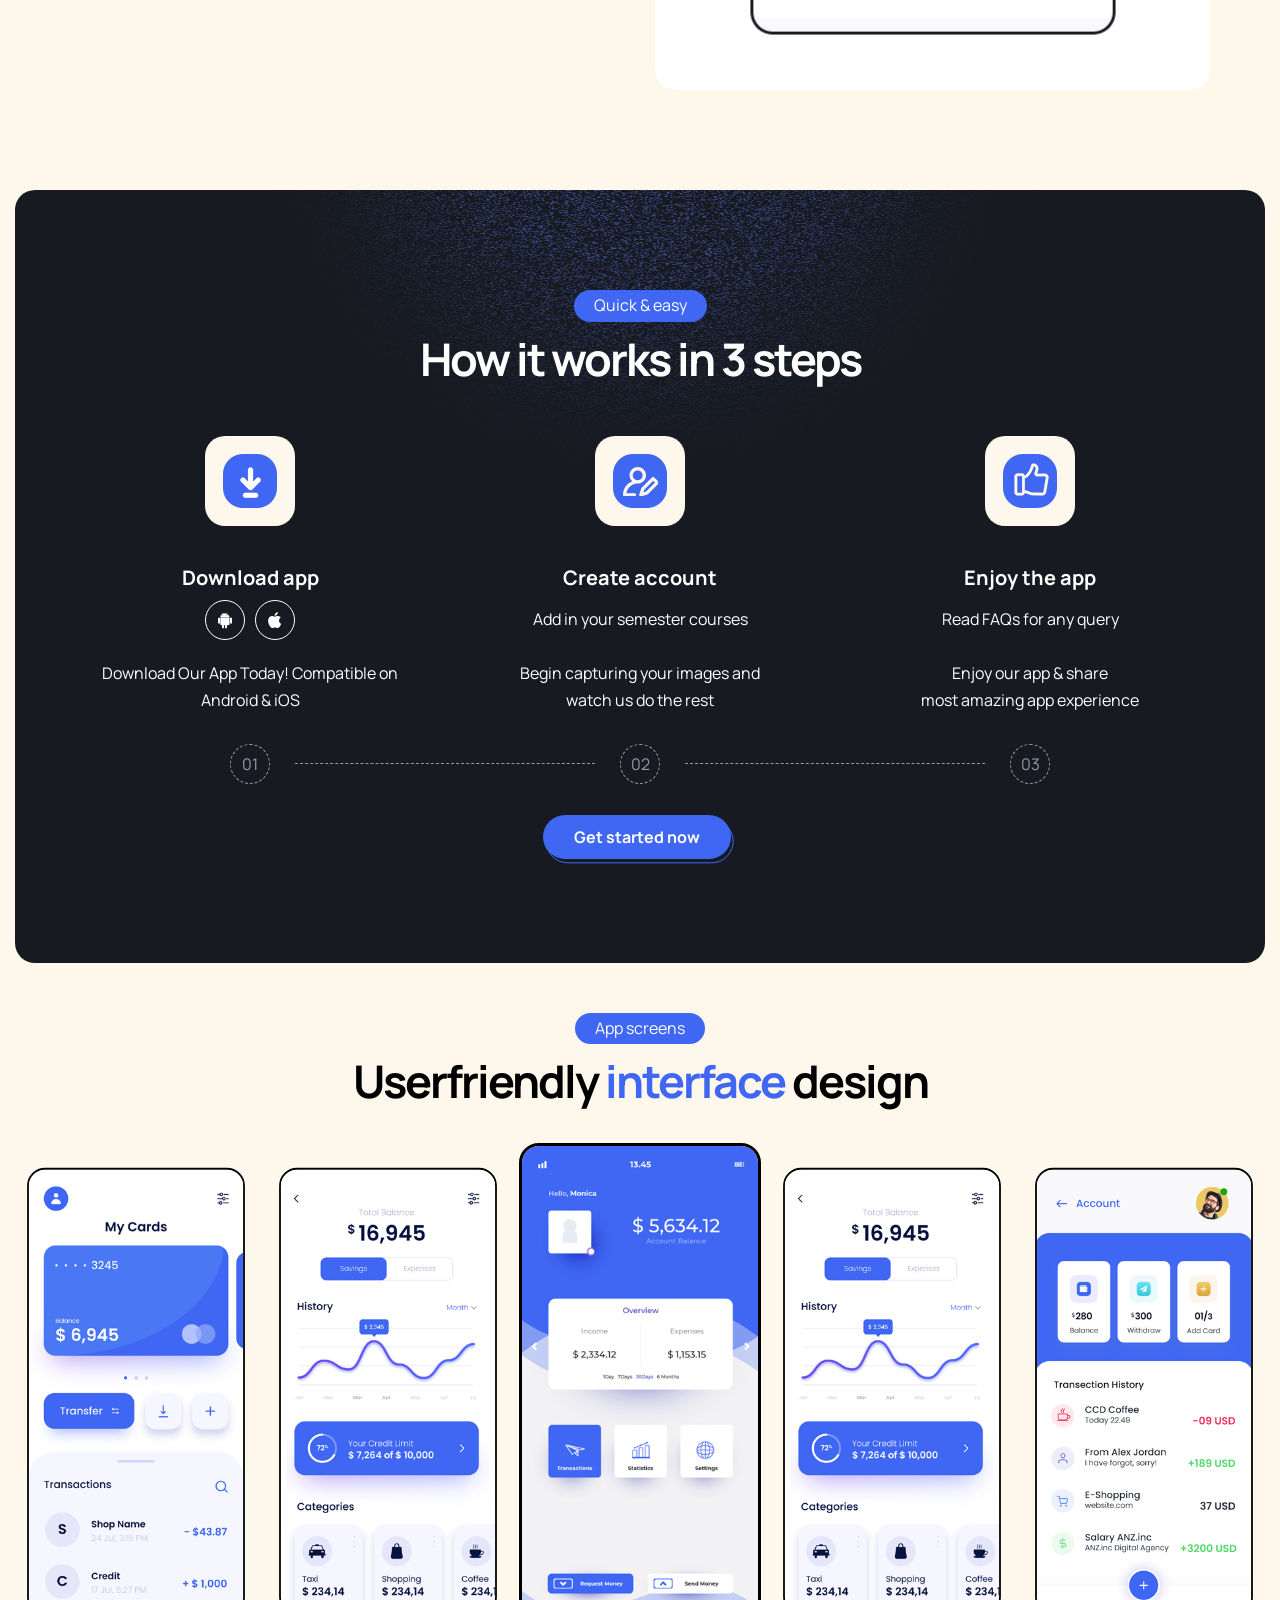
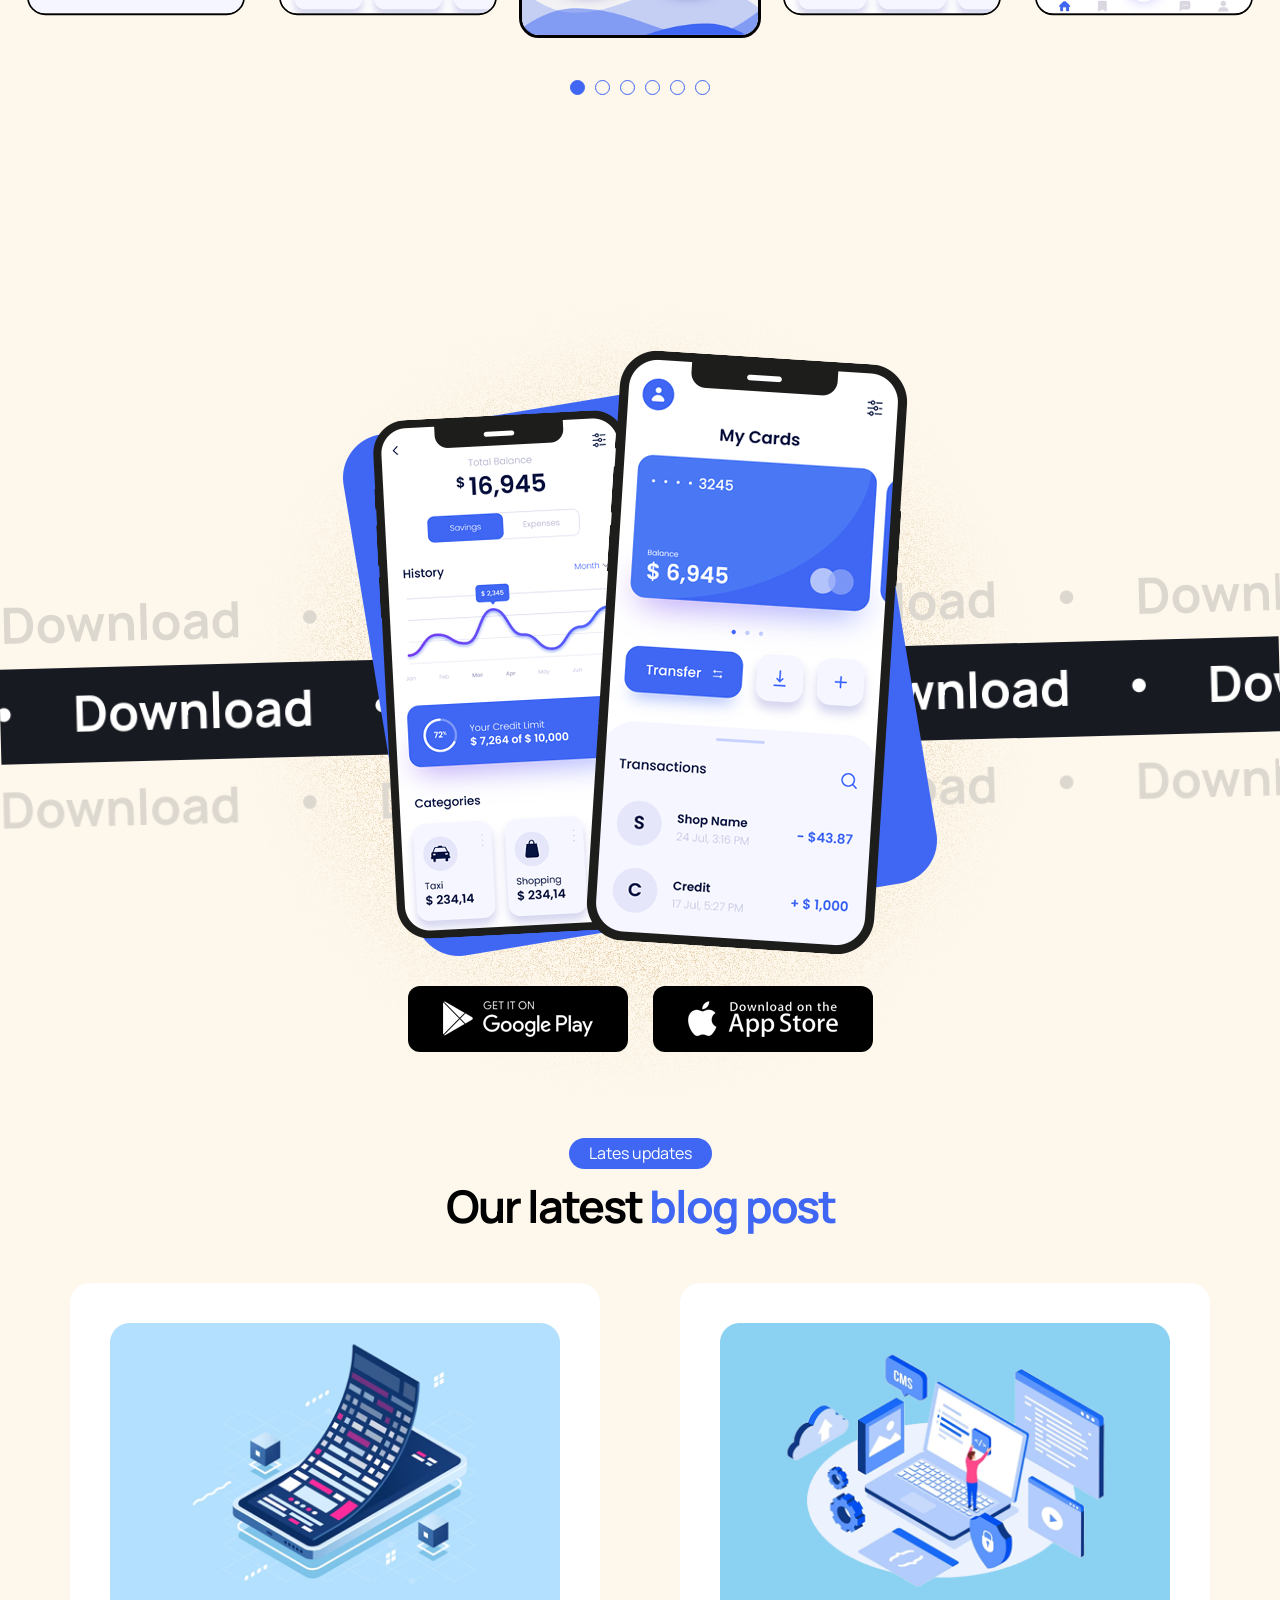
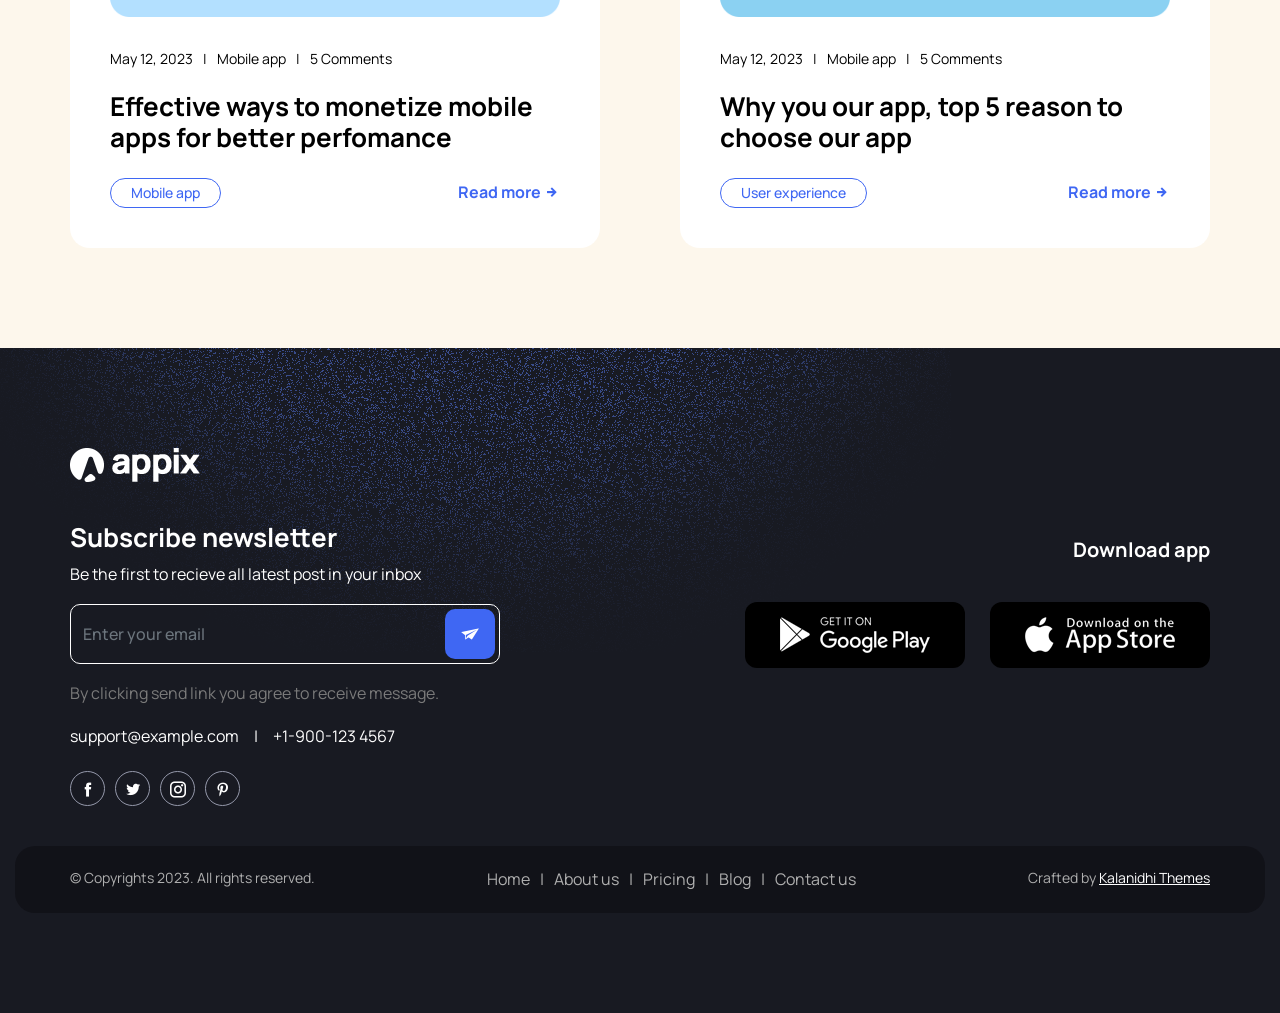
==== commit 0d9e92ba: "testing" ====
--- a/index.html
+++ b/index.html
@@ -456,7 +456,7 @@
         <div class="section_title" data-aos="fade-up" data-aos-duration="1500">
           <span class="title_badge mb-1">Key Features</span>
           <h2>Premium <span>features</span> of <br>
-            our application</h2>
+            ClassCap</h2>
         </div>
         <div class="row service_blocks">
           <div class="col-md-6">
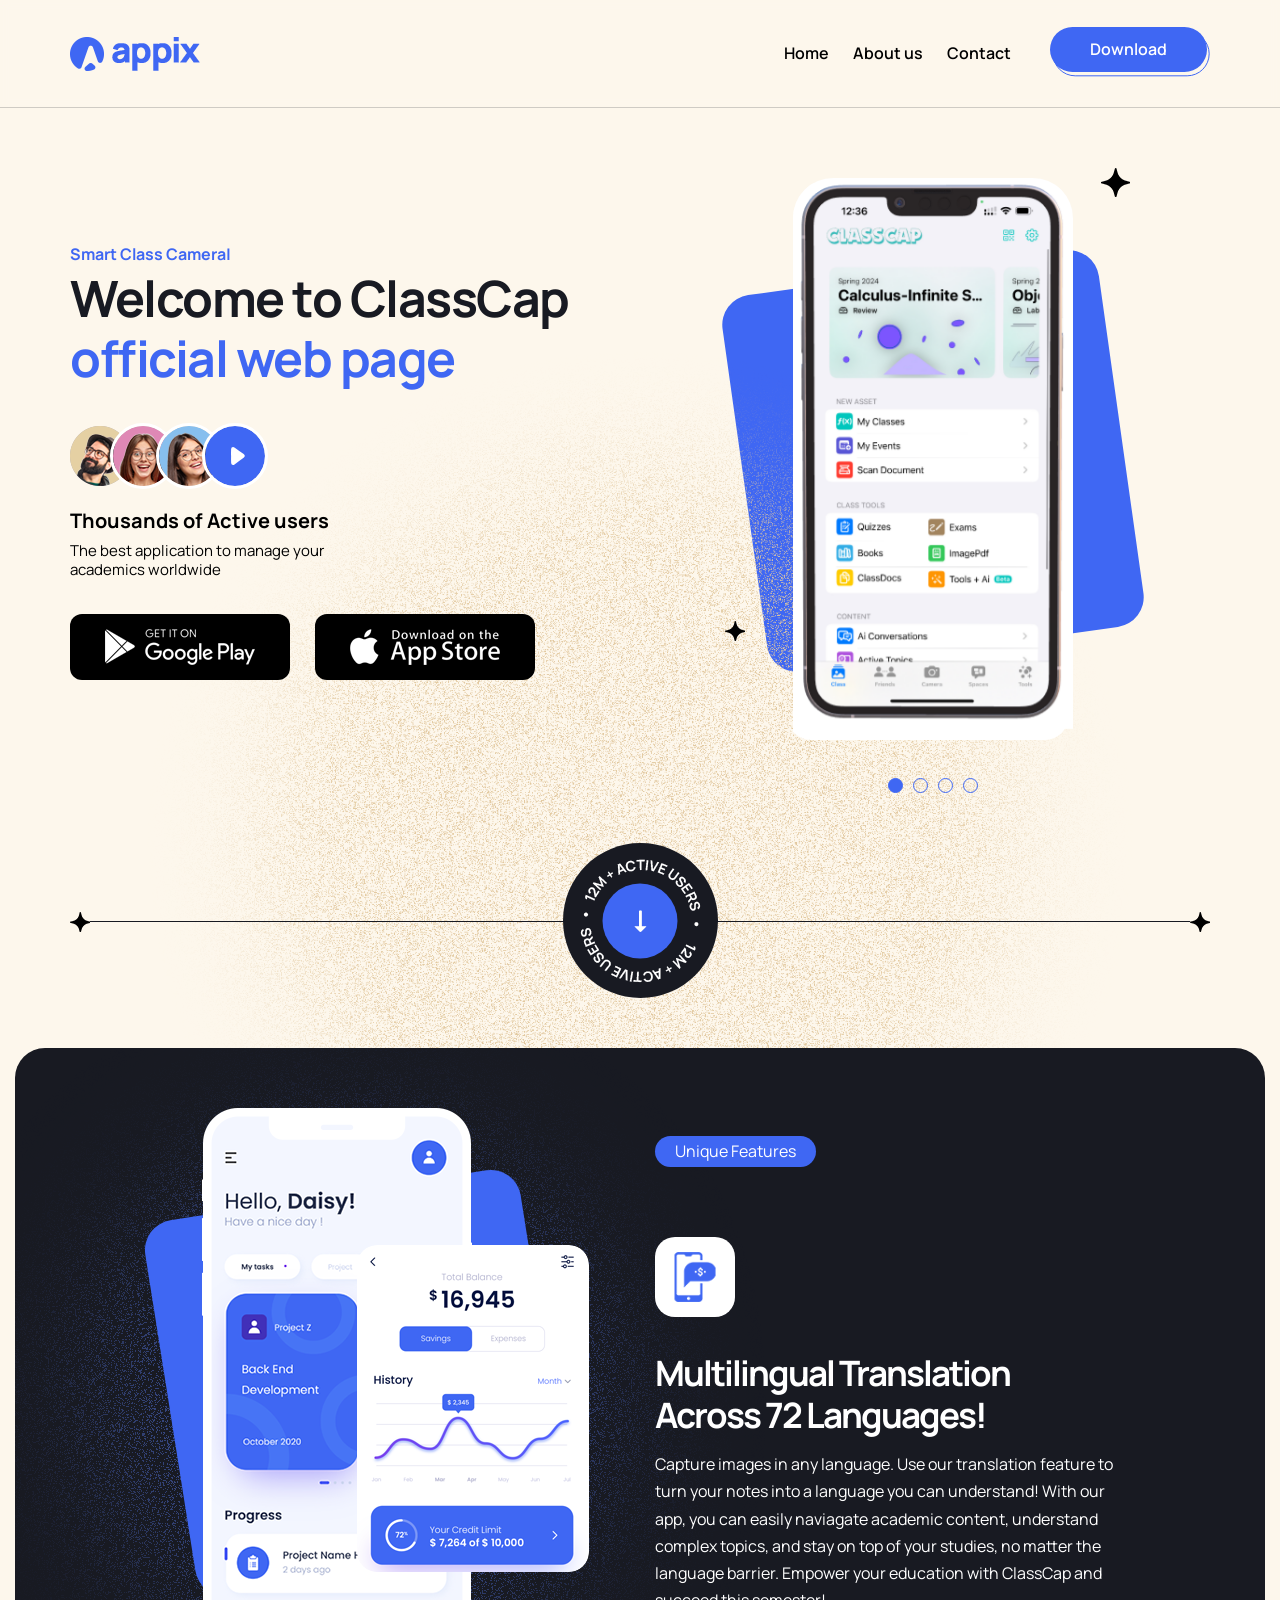
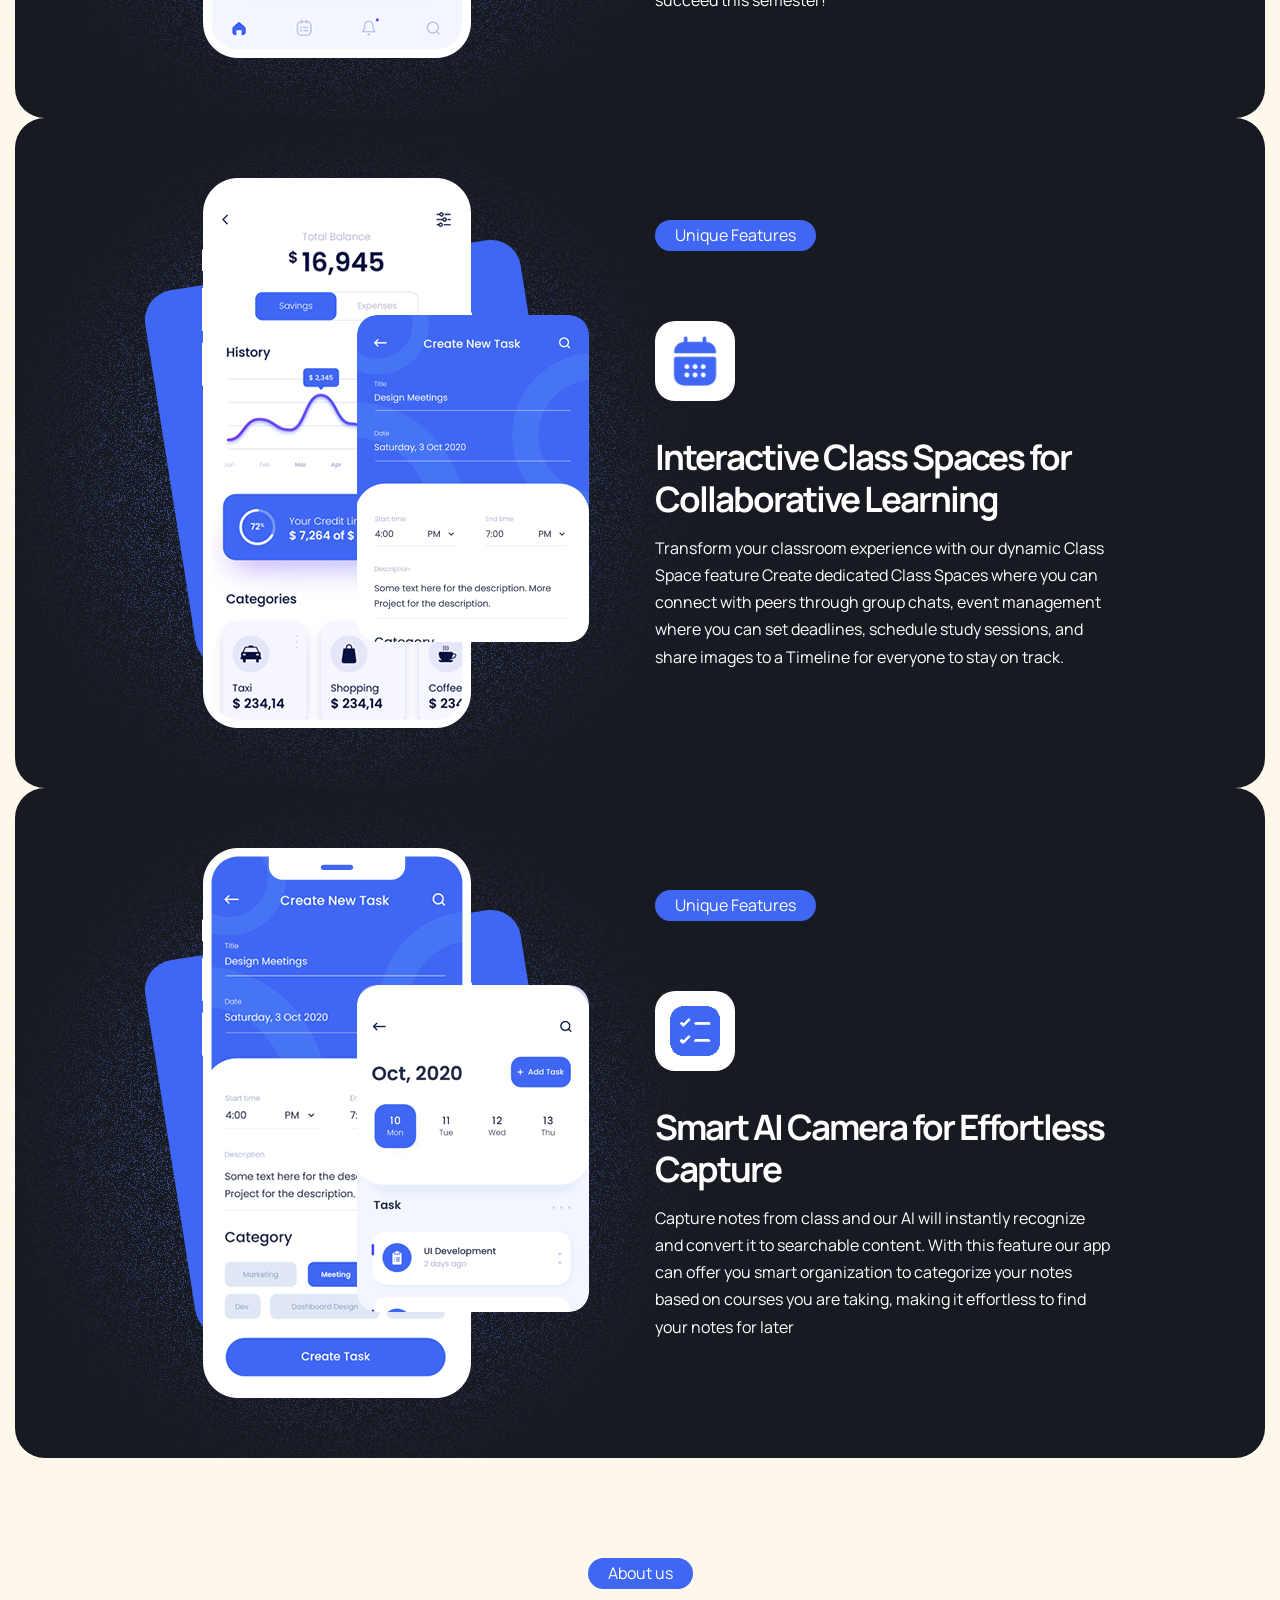
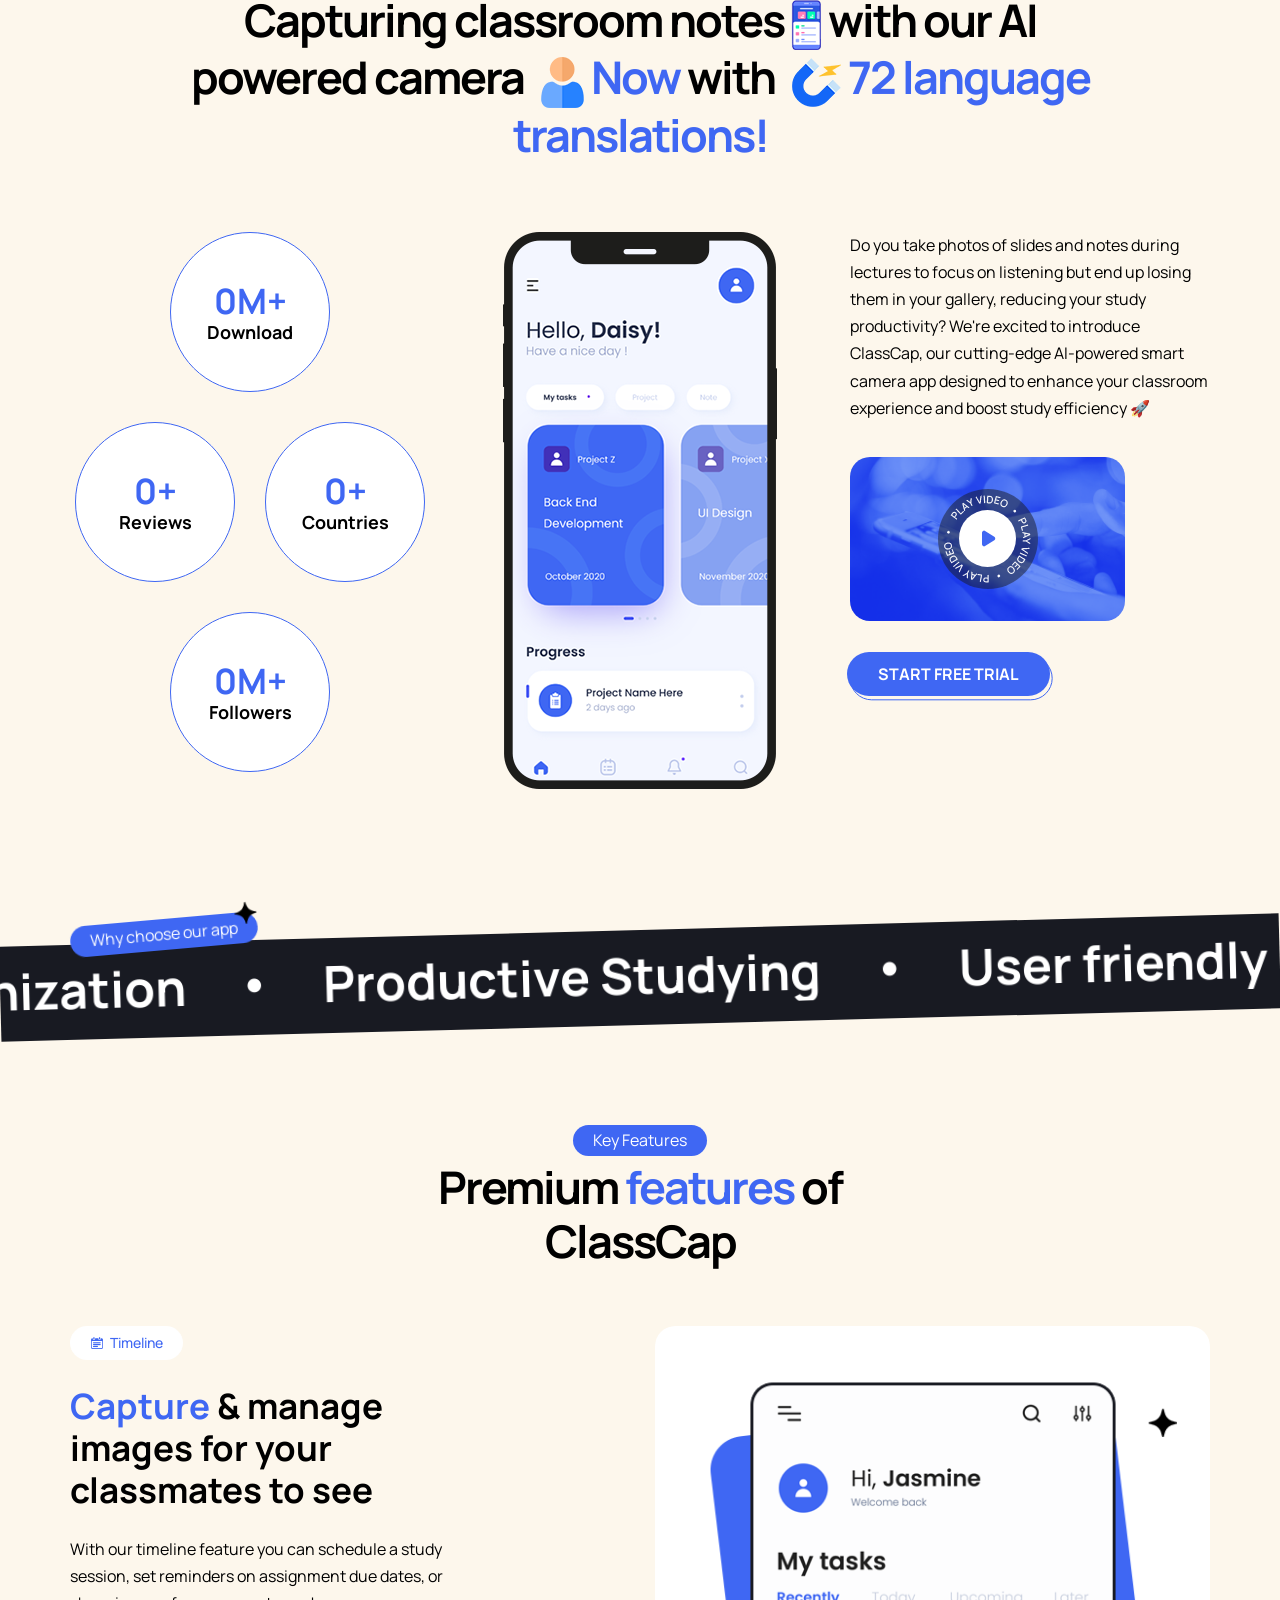
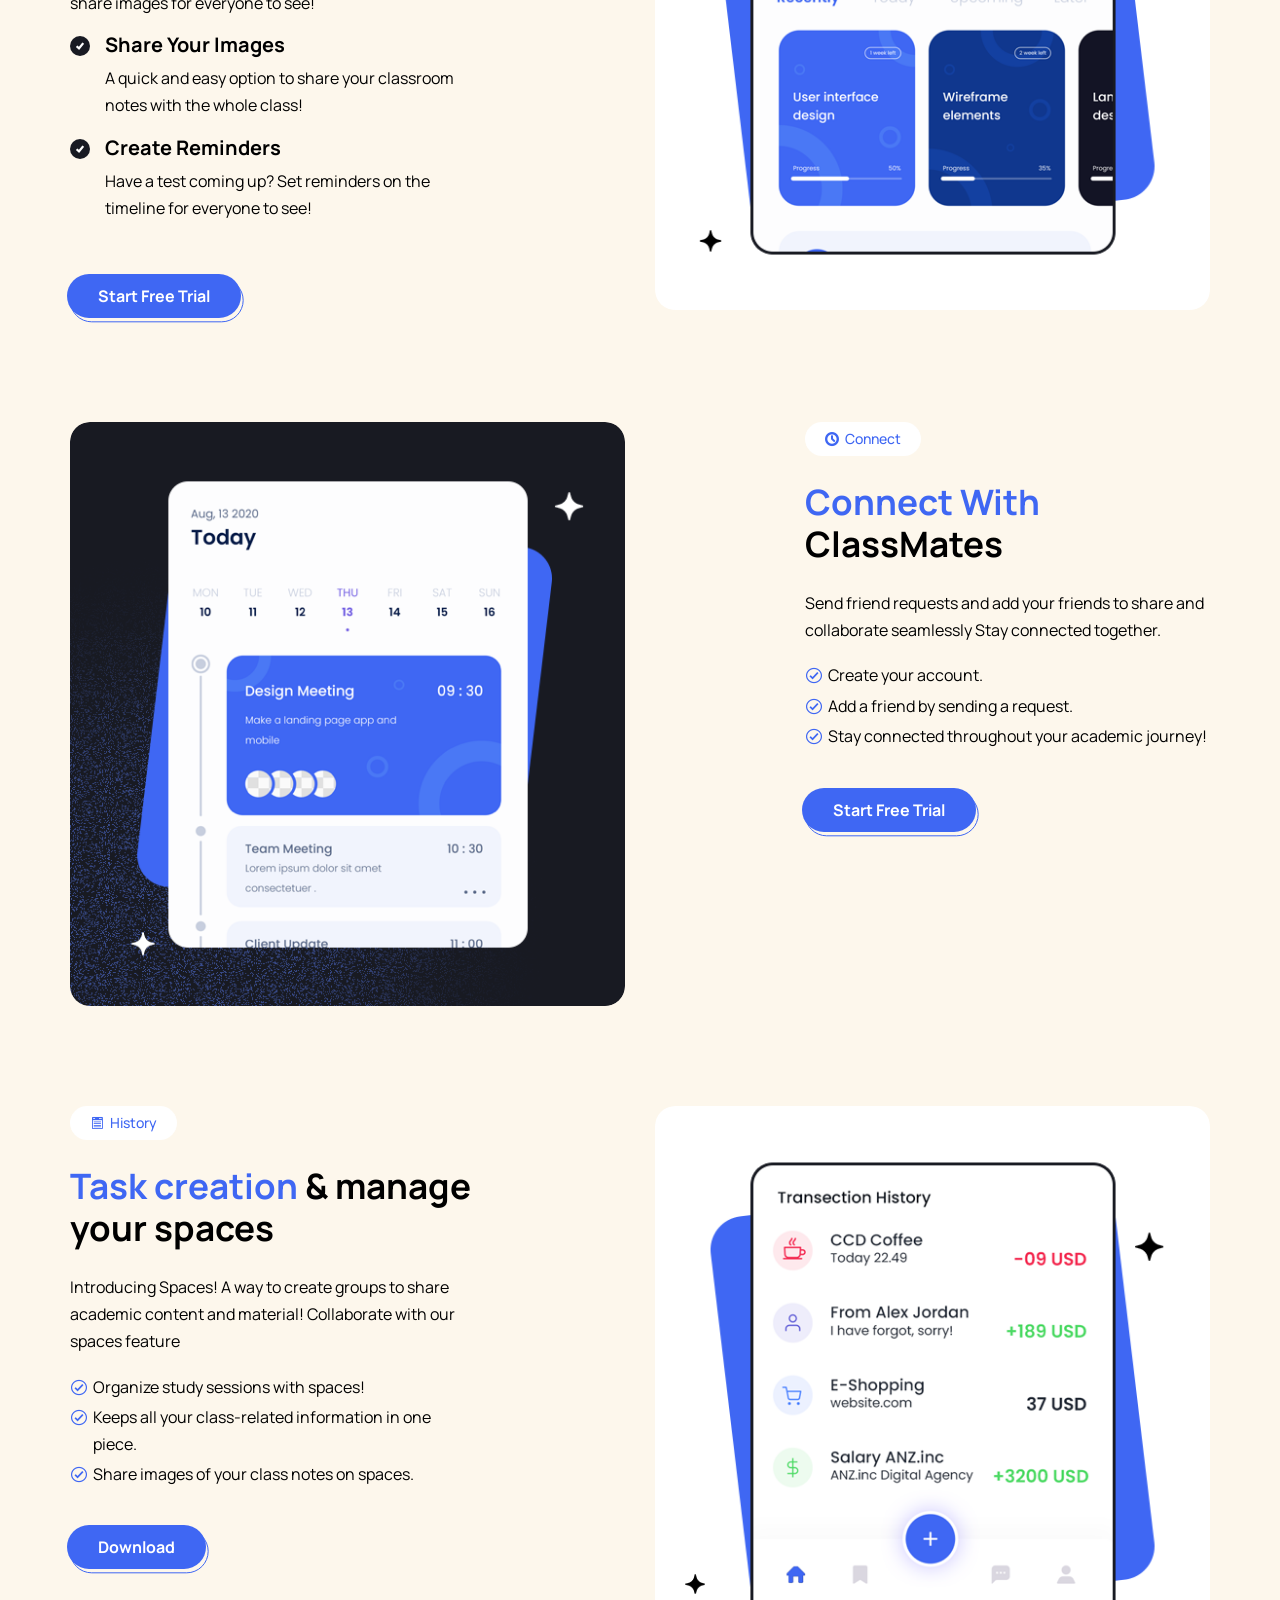
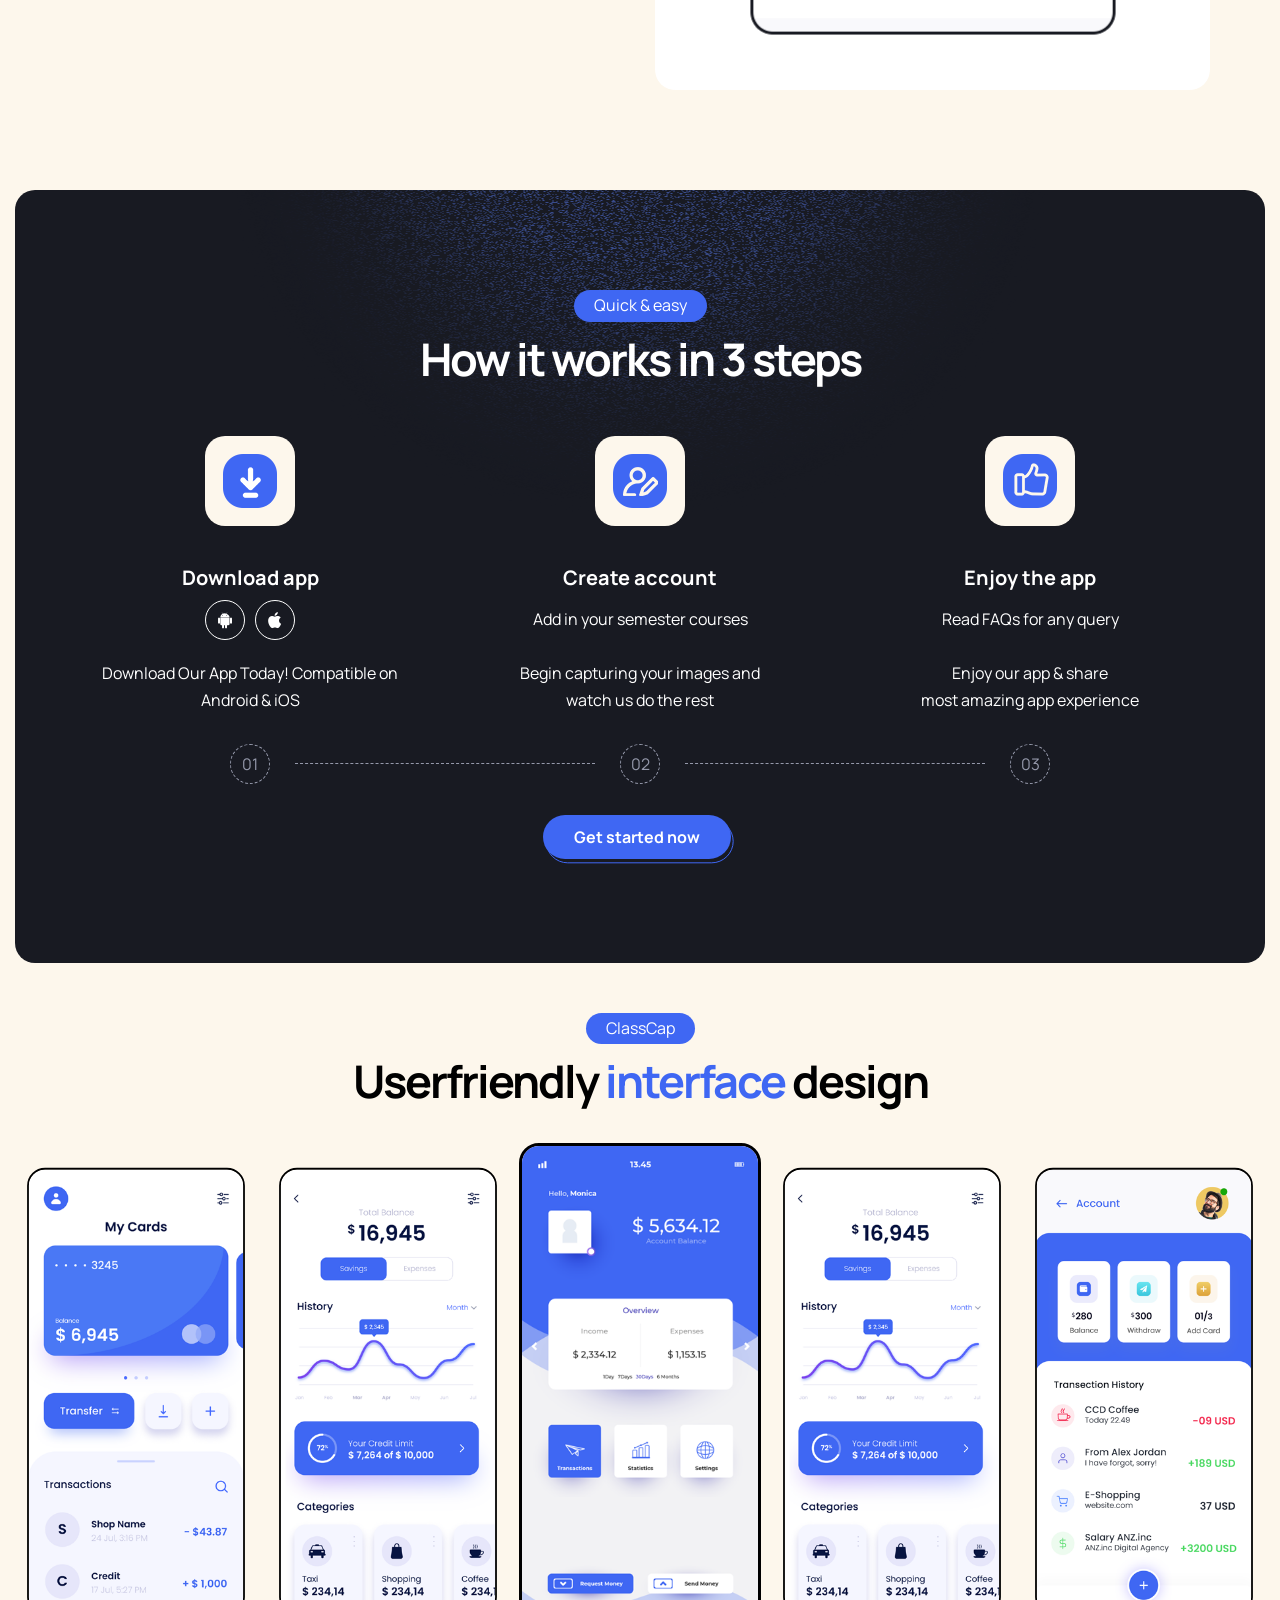
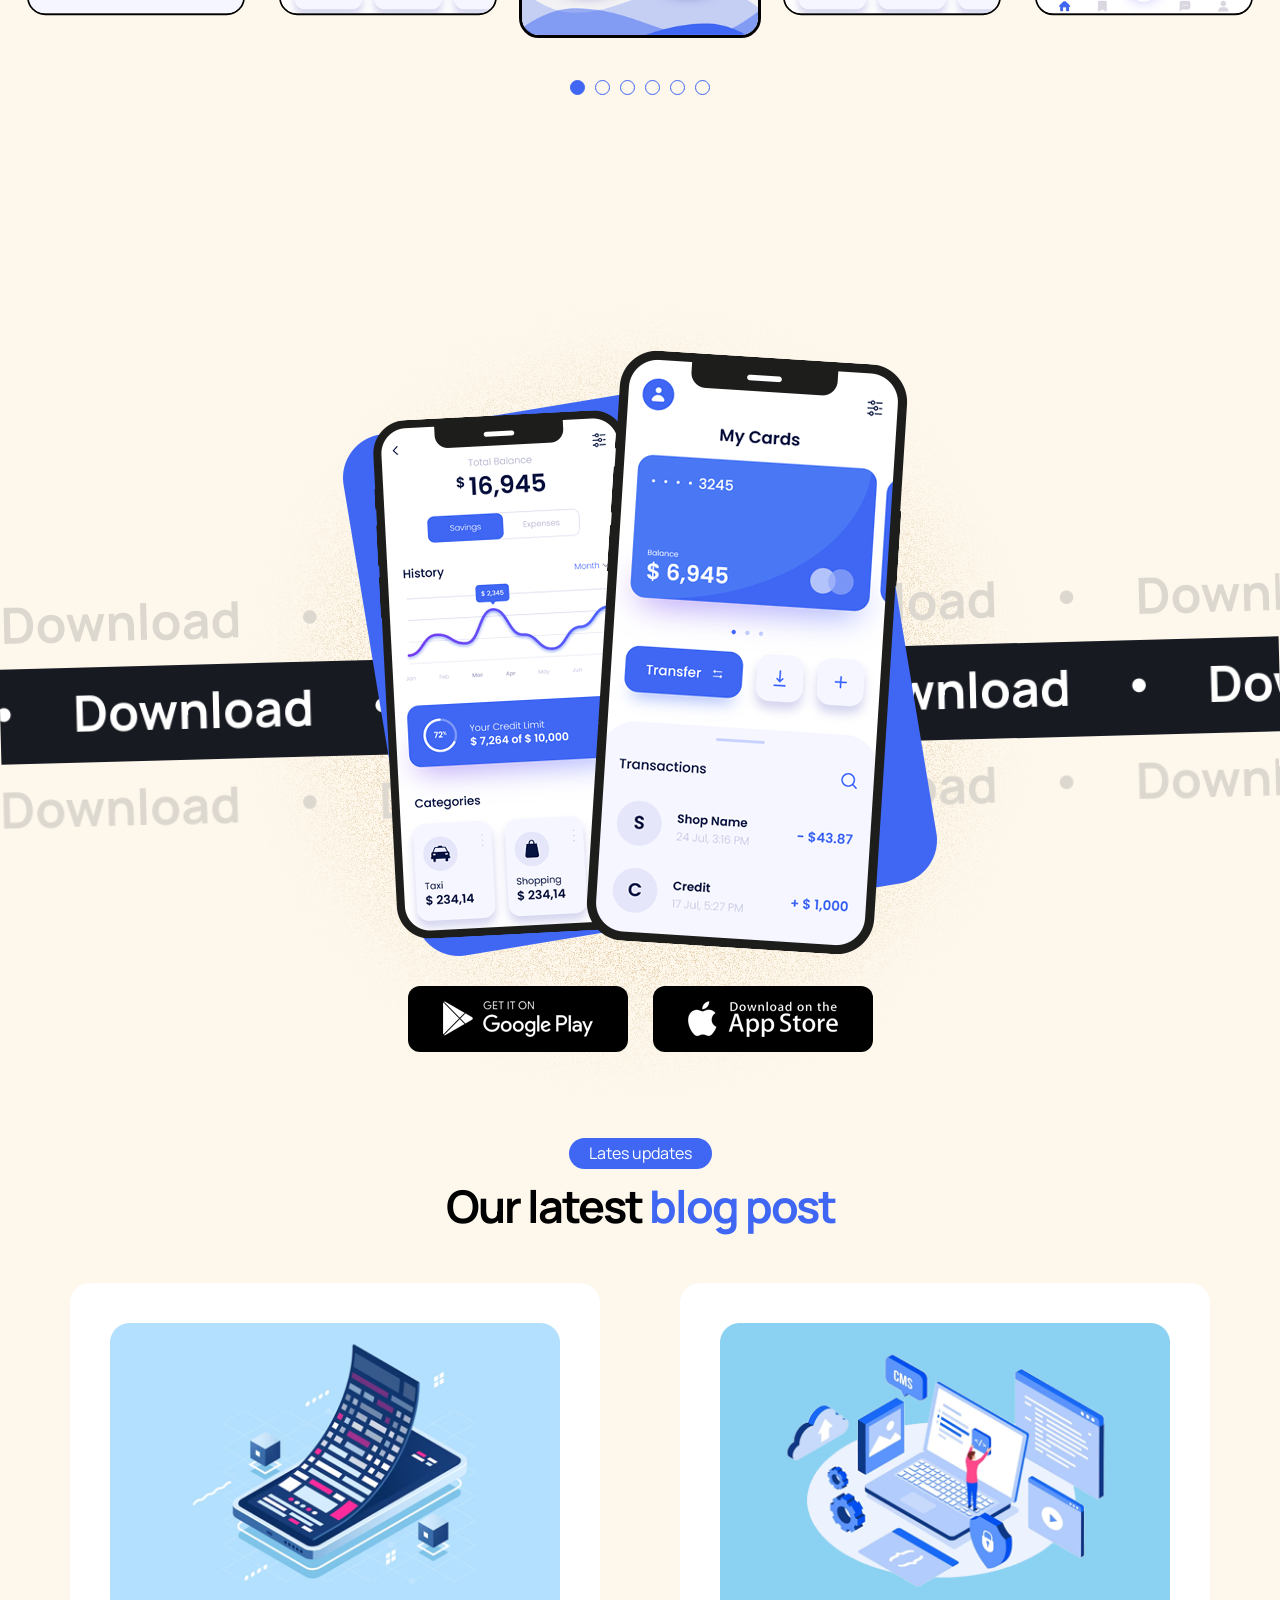
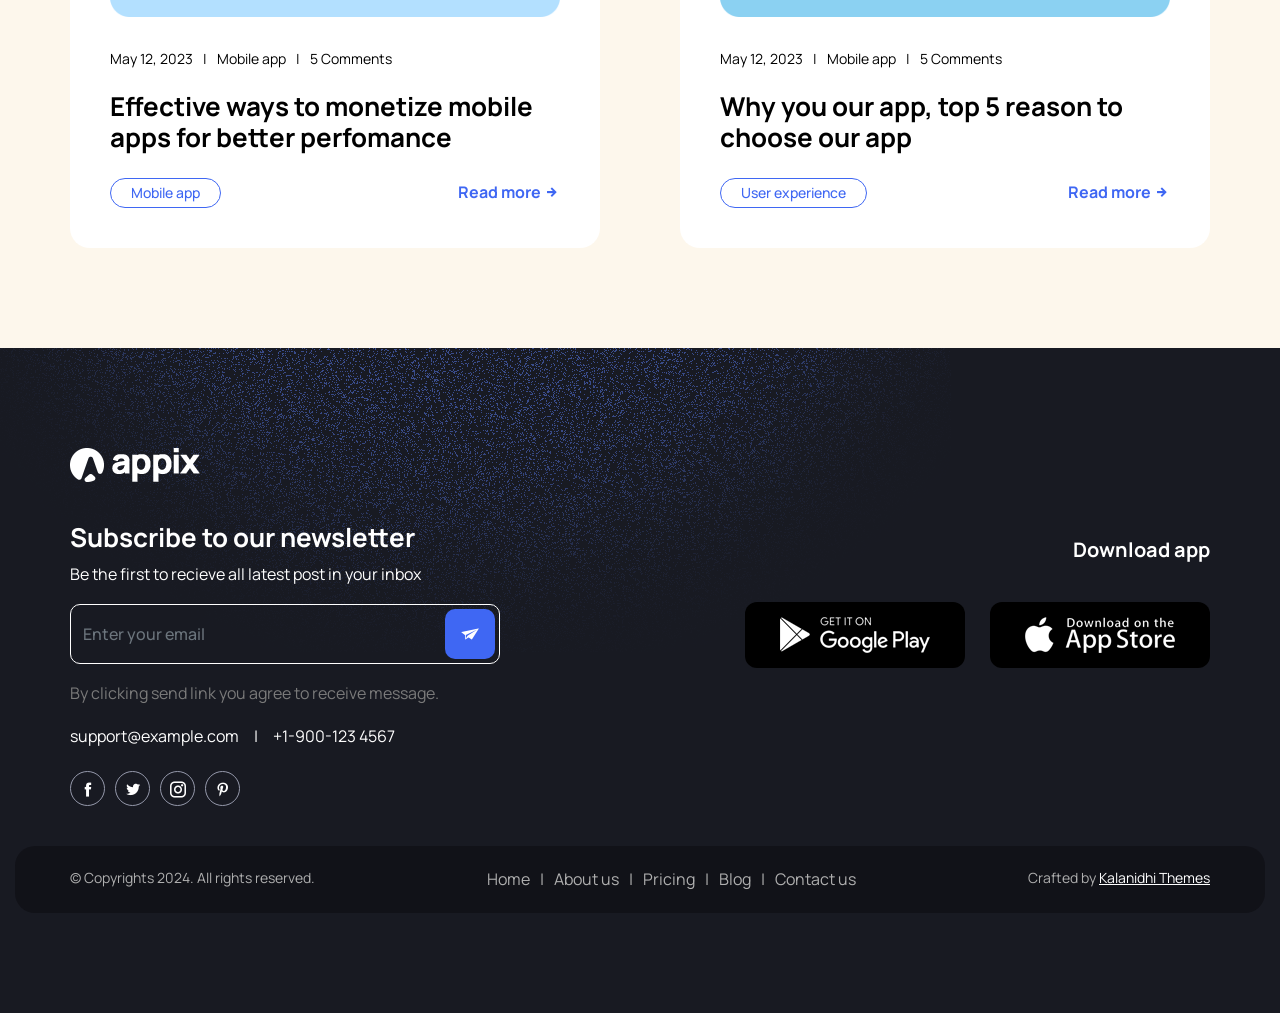
==== commit b73ba813: "updating wording" ====
--- a/index.html
+++ b/index.html
@@ -508,20 +508,20 @@
           <div class="col-md-6">
             <div class="service_text right_side" data-aos="fade-up" data-aos-duration="1500">
               <div class="service_badge"><i class="icofont-ui-clock"></i>
-                <span>Schedule Meeting</span>
-              </div>
-              <h2><span>Manage project</span> and
-                track lorem</h2>
-              <p>Lorem Ipsum is simply dummy text of the printing and
-                typesetting industry lorem Ipsum has been the
-                industrys standard dummy.</p>
+                <span>Connect</span>
+              </div>
+              <h2><span>Connect With</span> 
+                ClassMates</h2>
+              <p>Send friend requests and add your friends
+                to share and collaborate seamlessly
+                Stay connected together.</p>
               <ul class="feature_list">
                 <li>
                   <div class="icon">
                     <span><i class="icofont-check-circled"></i></span>
                   </div>
                   <div class="text">
-                    <p>Lorem Ipsum is simply dummy text</p>
+                    <p>Create your account.</p>
                   </div>
                 </li>
                 <li>
@@ -529,7 +529,7 @@
                     <span><i class="icofont-check-circled"></i></span>
                   </div>
                   <div class="text">
-                    <p>The printing and typesetting industry lorem</p>
+                    <p>Add a friend by sending a request.</p>
                   </div>
                 </li>
                 <li>
@@ -537,7 +537,7 @@
                     <span><i class="icofont-check-circled"></i></span>
                   </div>
                   <div class="text">
-                    <p>Has been the industrys dummy</p>
+                    <p>Stay connected throughout your academic journey!</p>
                   </div>
                 </li>
               </ul>
@@ -558,17 +558,17 @@
             <div class="service_text" data-aos="fade-up" data-aos-duration="1500">
               <div class="service_badge"><i class="icofont-list"></i> <span>History</span></div>
               <h2><span>Task creation</span> & manage
-                lorem ipsum dollar</h2>
-              <p>Lorem Ipsum is simply dummy text of the printing and typtting
-                industry lorem Ipsum has been the
-                industrys standard dummy text ever since.</p>
+                your spaces</h2>
+              <p>Introducing Spaces! A way to create 
+                groups to share academic content and material!
+                Collaborate with our spaces feature</p>
               <ul class="feature_list">
                 <li>
                   <div class="icon">
                     <span><i class="icofont-check-circled"></i></span>
                   </div>
                   <div class="text">
-                    <p>Lorem Ipsum is simply dummy text</p>
+                    <p>Organize study sessions with spaces!</p>
                   </div>
                 </li>
                 <li>
@@ -576,7 +576,7 @@
                     <span><i class="icofont-check-circled"></i></span>
                   </div>
                   <div class="text">
-                    <p>The printing and typesetting industry lorem</p>
+                    <p>Keeps all your class-related information in one piece.</p>
                   </div>
                 </li>
                 <li>
@@ -584,7 +584,7 @@
                     <span><i class="icofont-check-circled"></i></span>
                   </div>
                   <div class="text">
-                    <p>Has been the industrys dummy</p>
+                    <p>Share images of your class notes on spaces.</p>
                   </div>
                 </li>
               </ul>
@@ -1121,7 +1121,7 @@
       <!-- container start -->
       <div class="container-fluid">
         <div class="section_title" data-aos="fade-up" data-aos-duration="1500" data-aos-delay="300">
-          <span class="title_badge">App screens</span>
+          <span class="title_badge">ClassCap</span>
           <h2>Userfriendly <span>interface</span> design</h2>
         </div>
 
@@ -1341,7 +1341,7 @@
                 </a>
               </div>
               <div class="news_letter">
-                <h3>Subscribe newsletter</h3>
+                <h3>Subscribe to our newsletter</h3>
                 <p>Be the first to recieve all latest post in your inbox</p>
                 <form>
                   <div class="form-group">
@@ -1386,7 +1386,7 @@
         <div class="container">
           <div class="ft_inner">
             <div class="copy_text">
-              <p>© Copyrights 2023. All rights reserved.</p>
+              <p>© Copyrights 2024. All rights reserved.</p>
             </div>
             <ul class="links">
               <li><a href="index.html">Home</a></li>
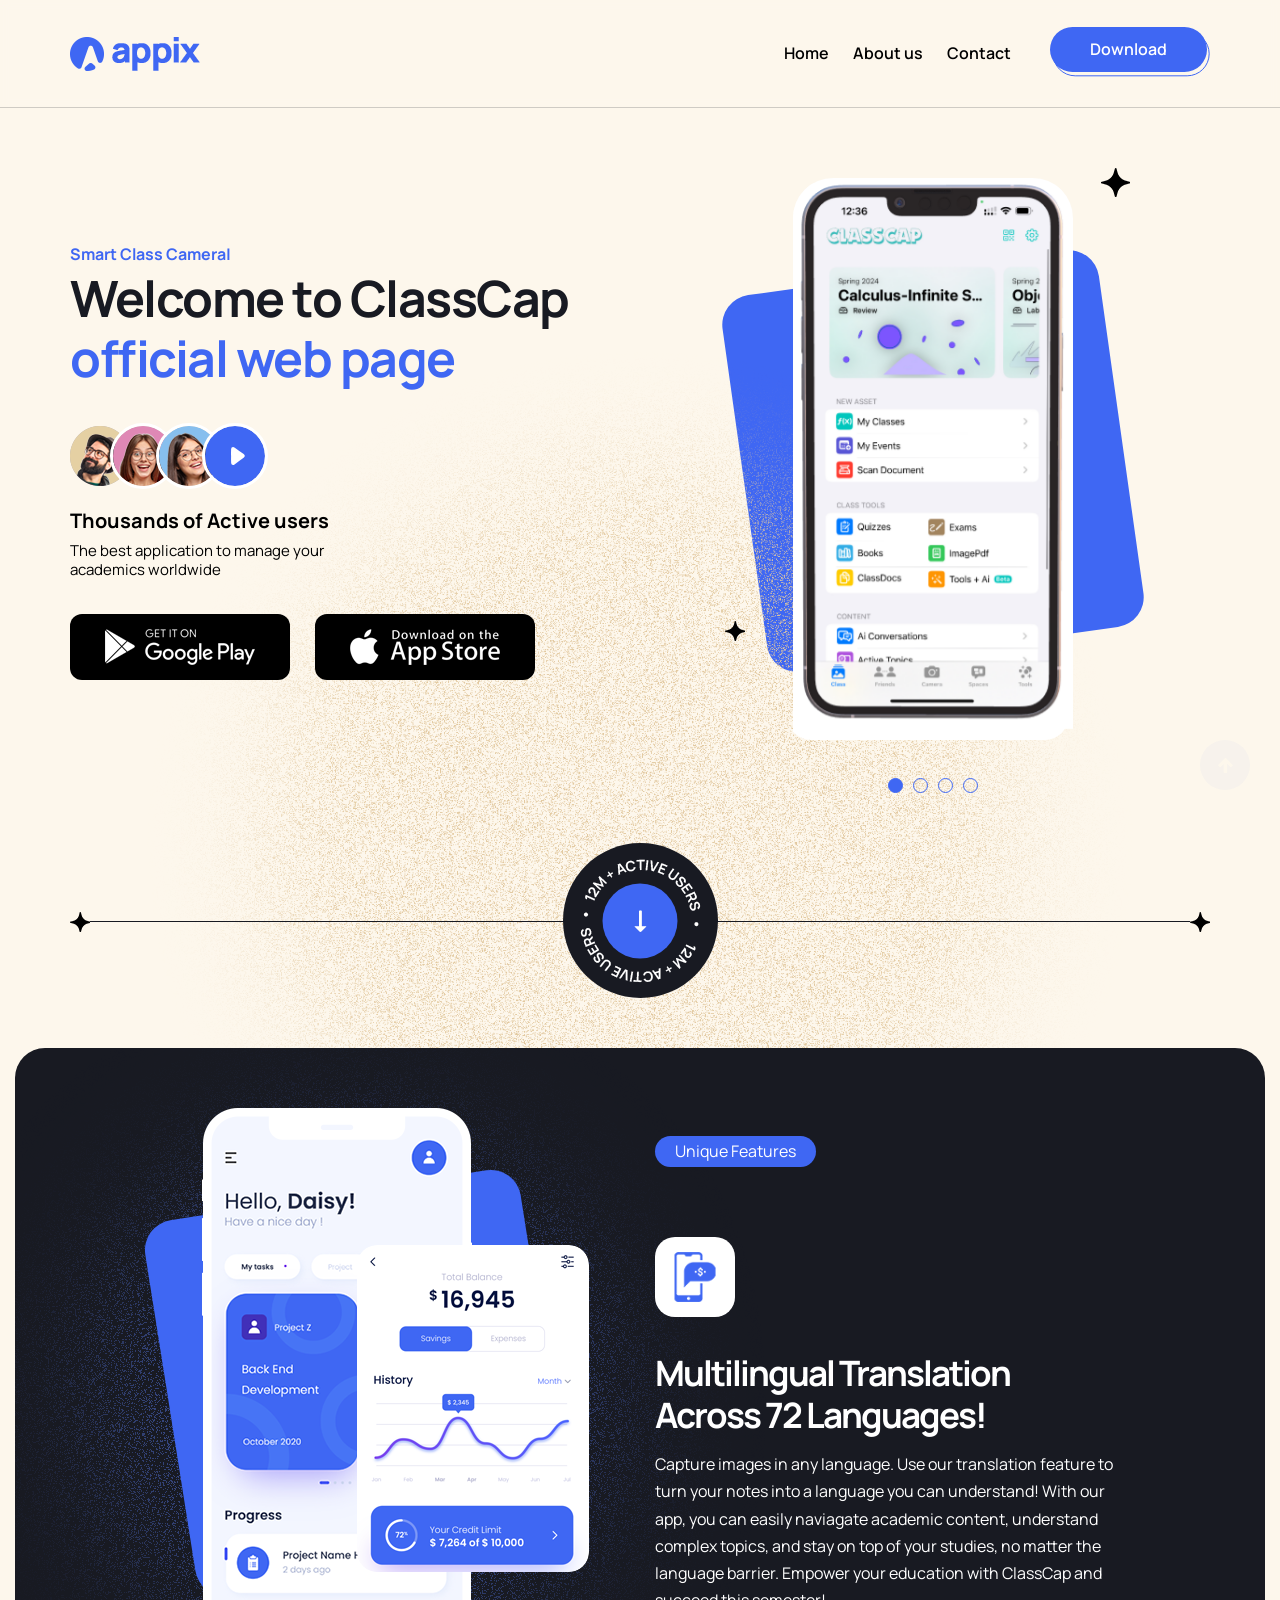
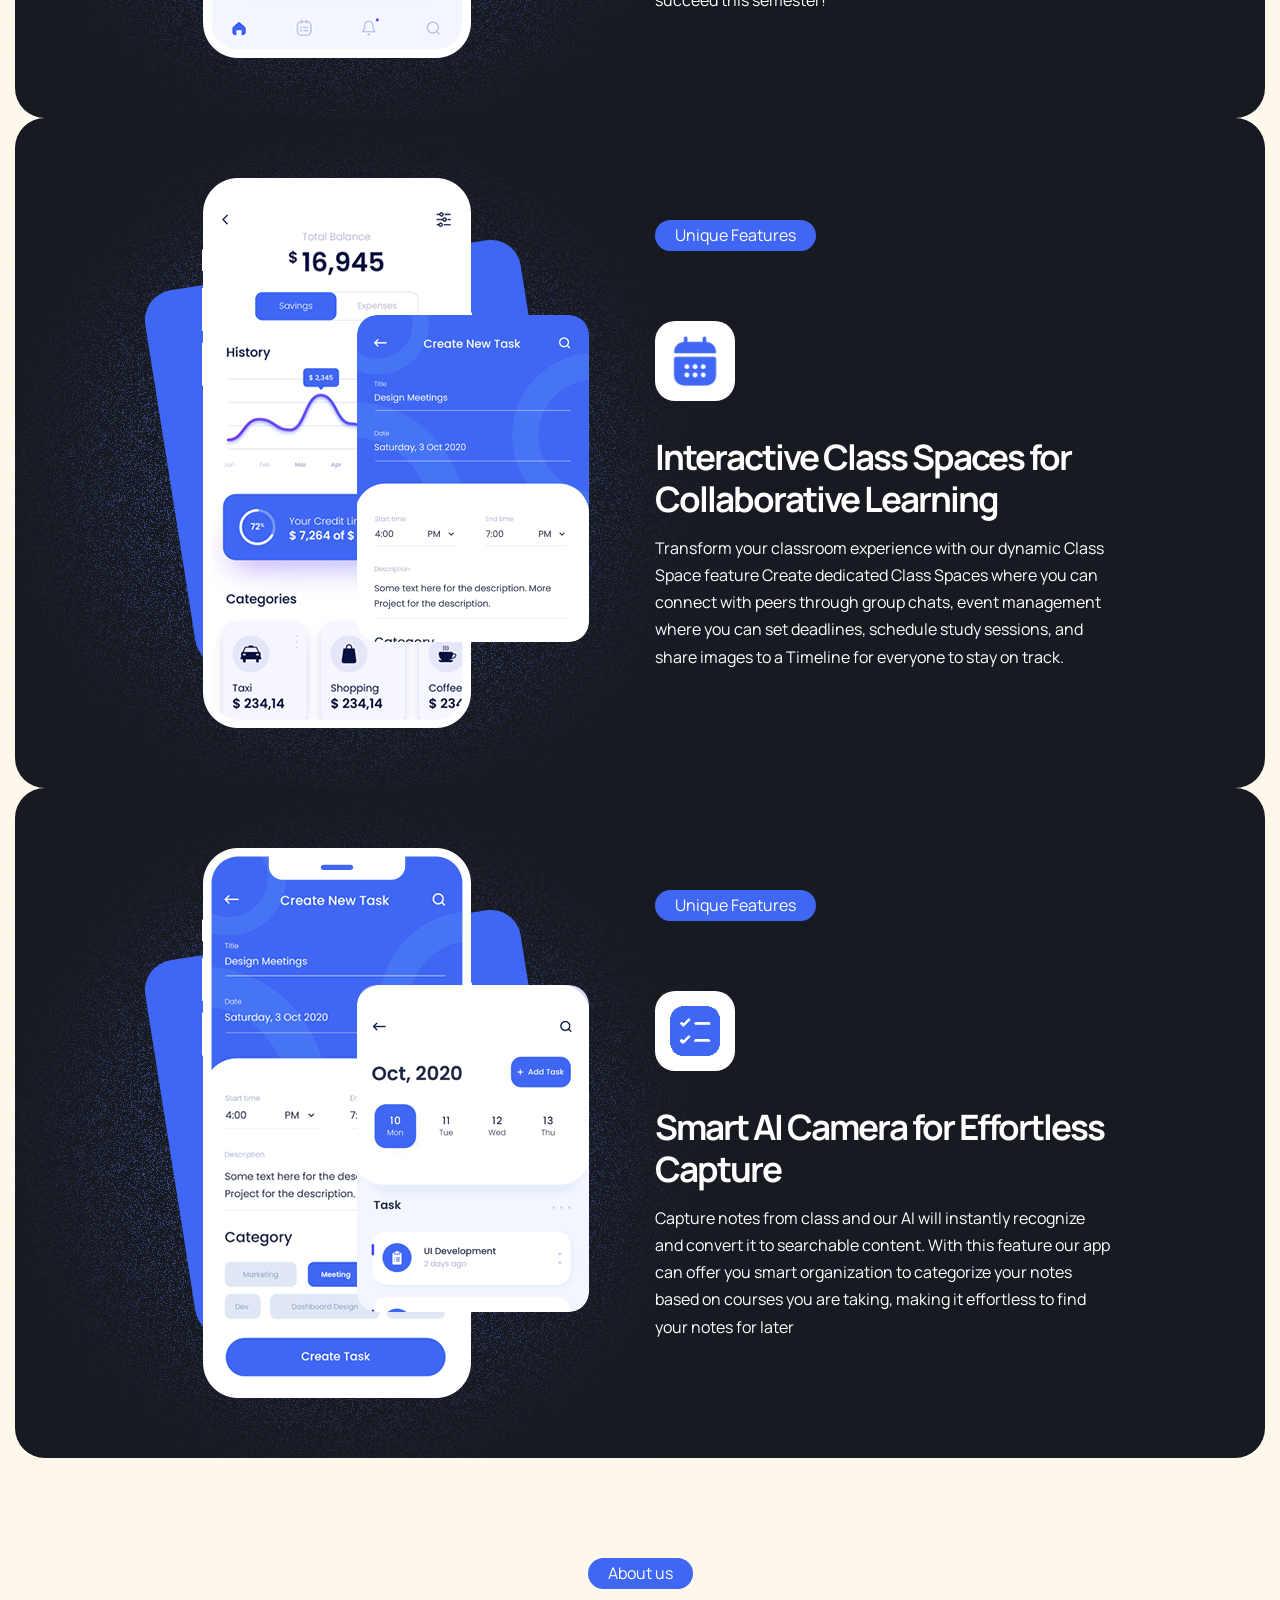
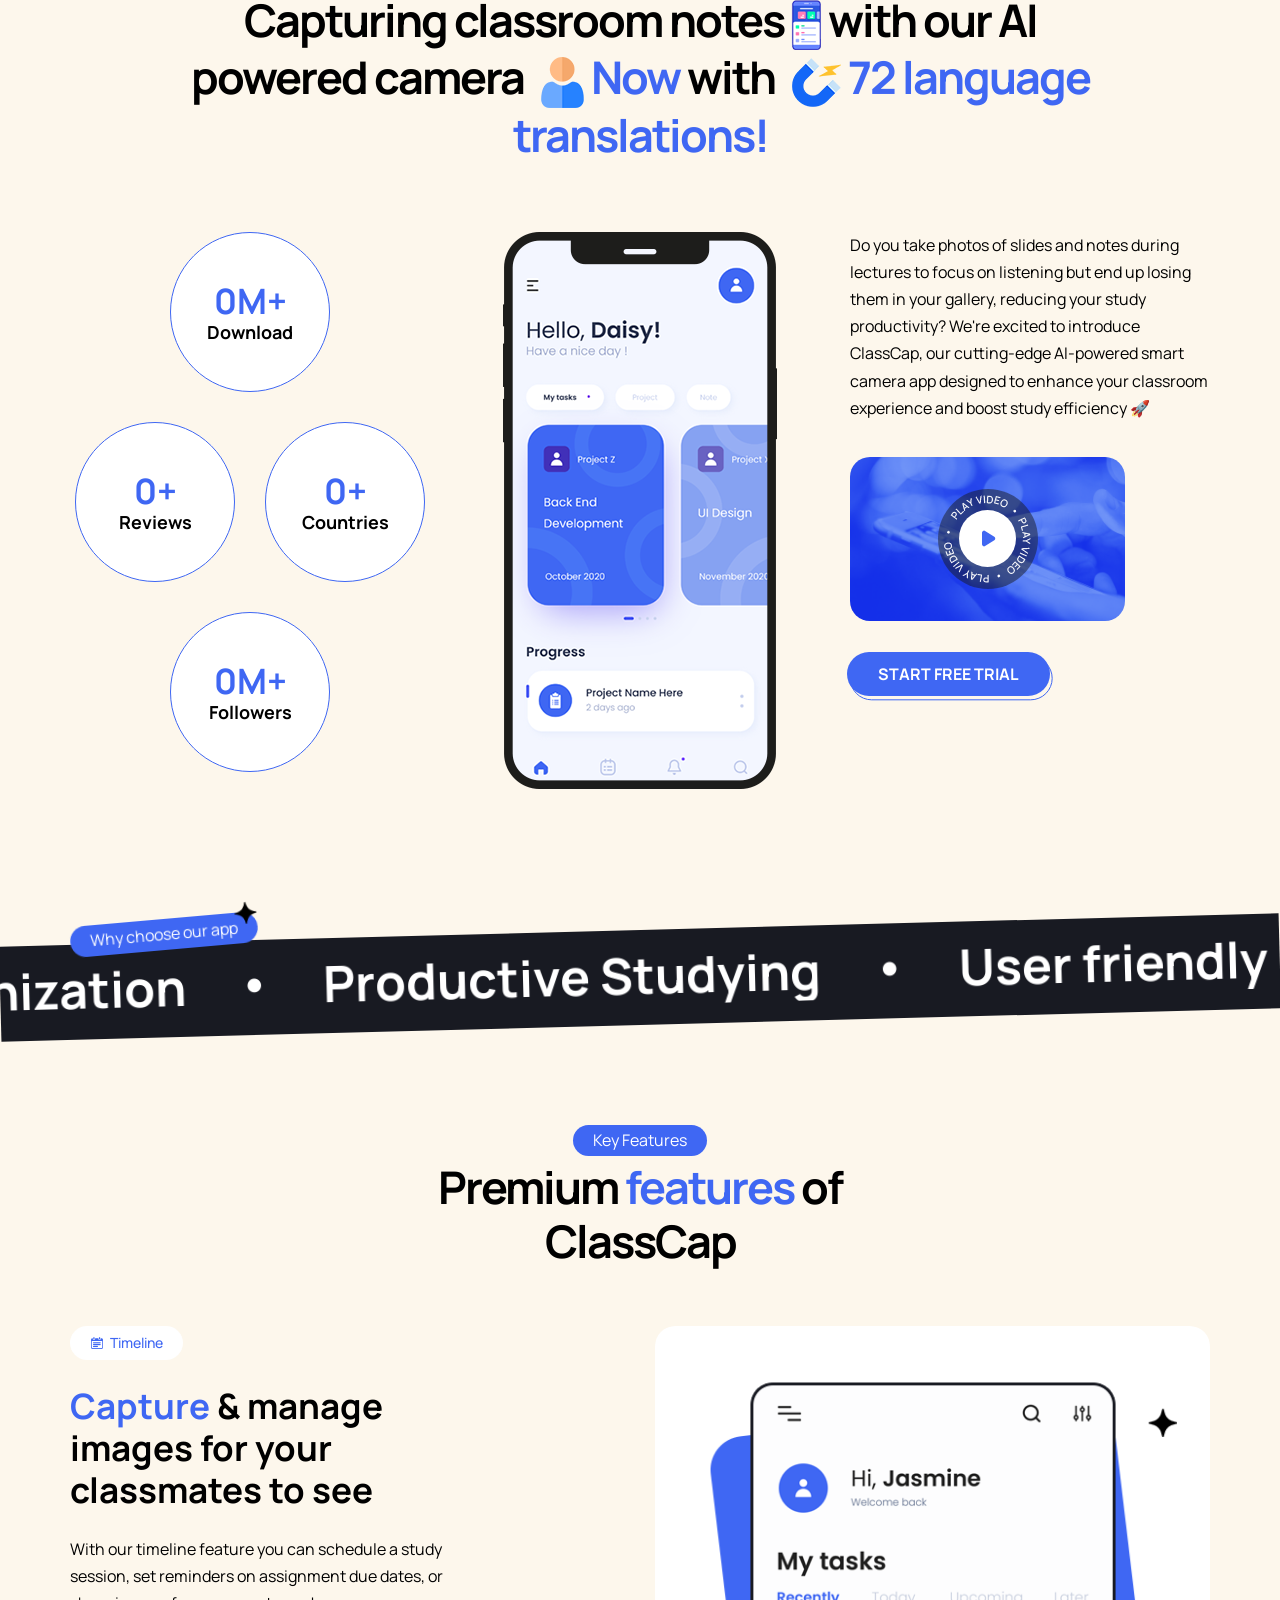
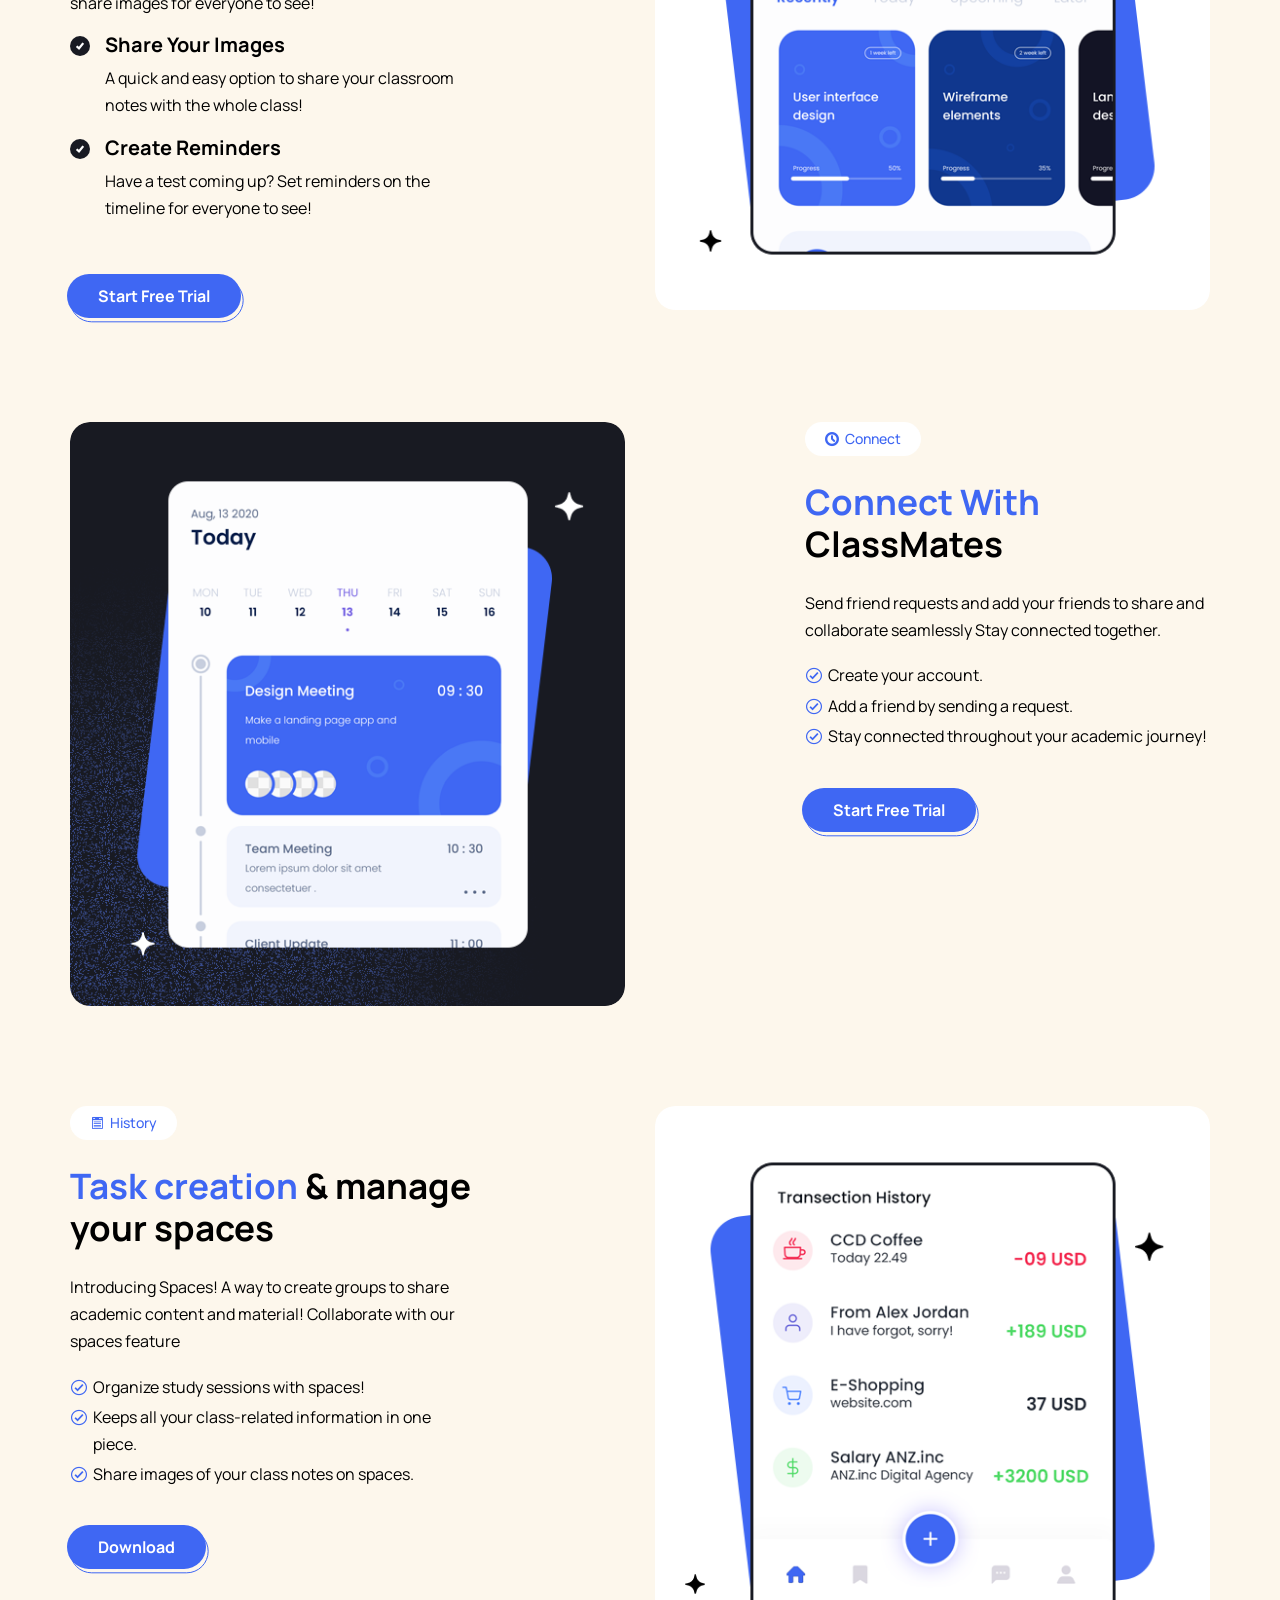
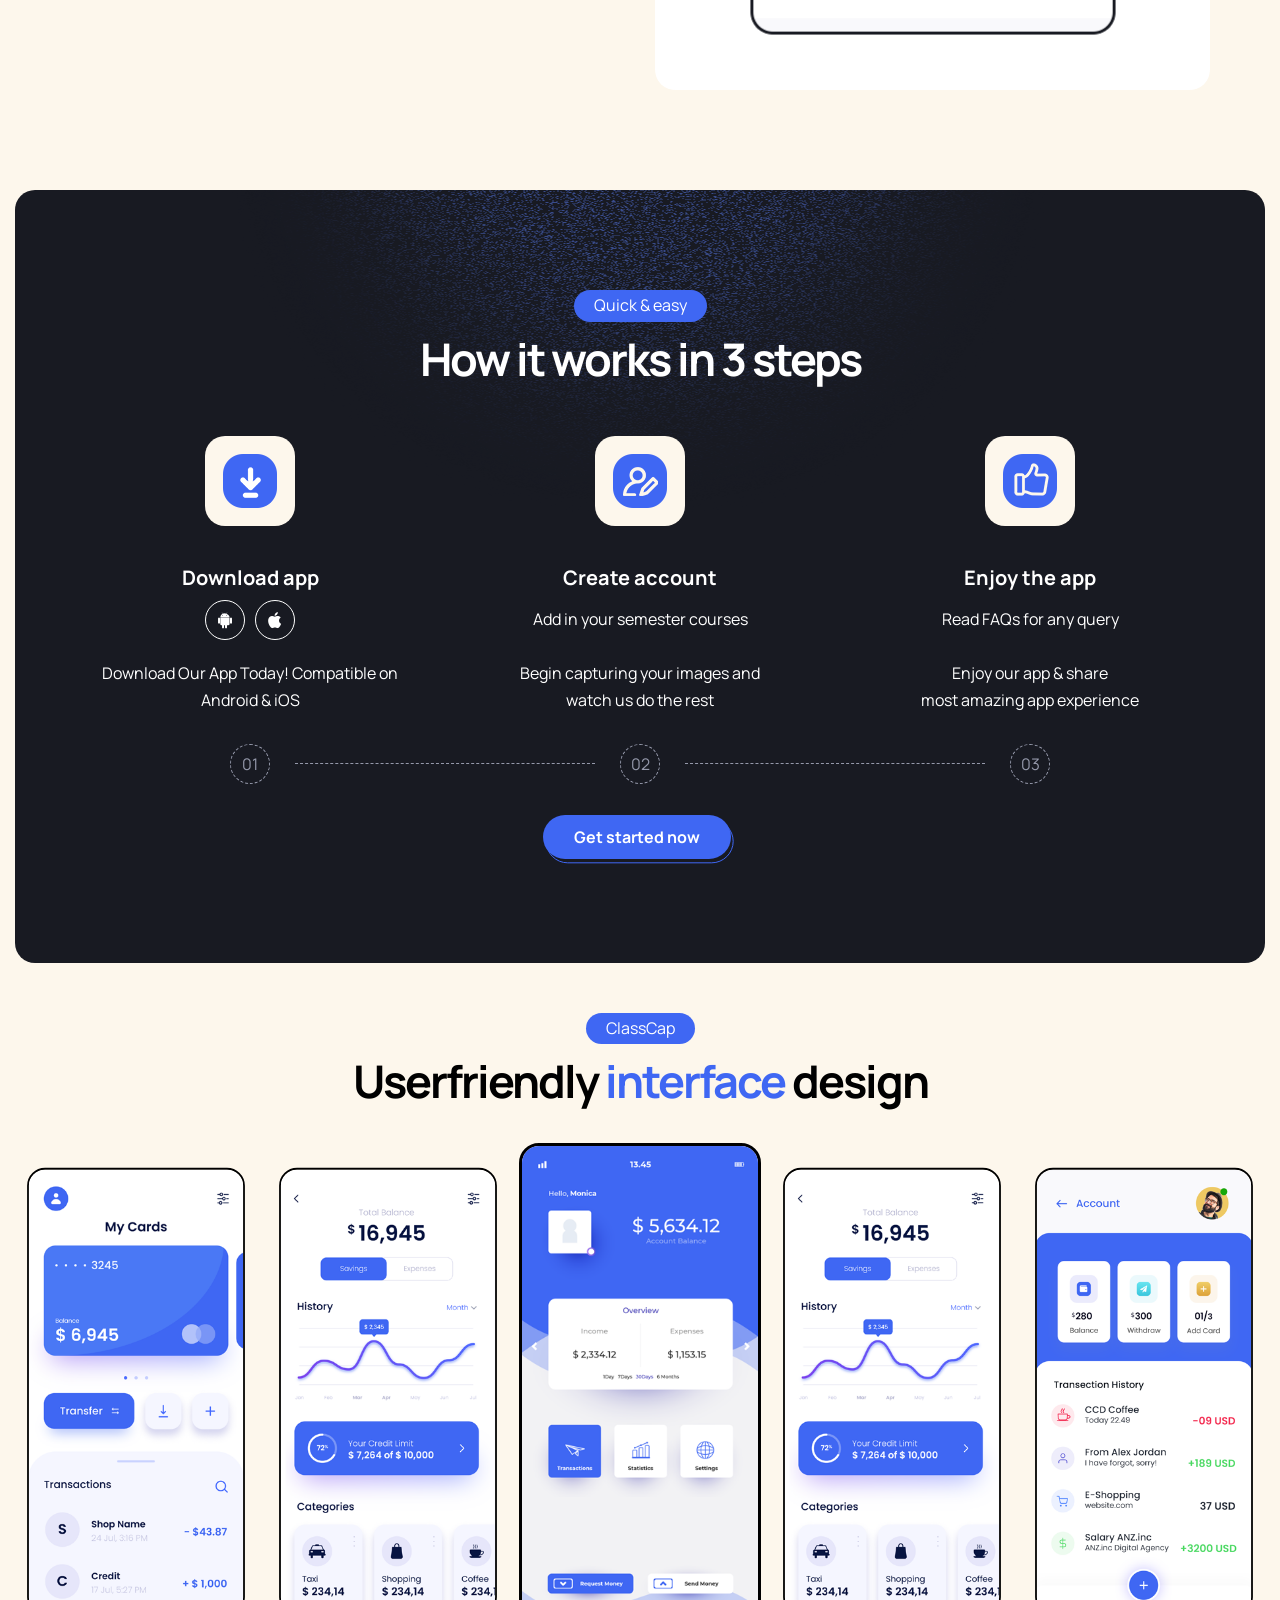
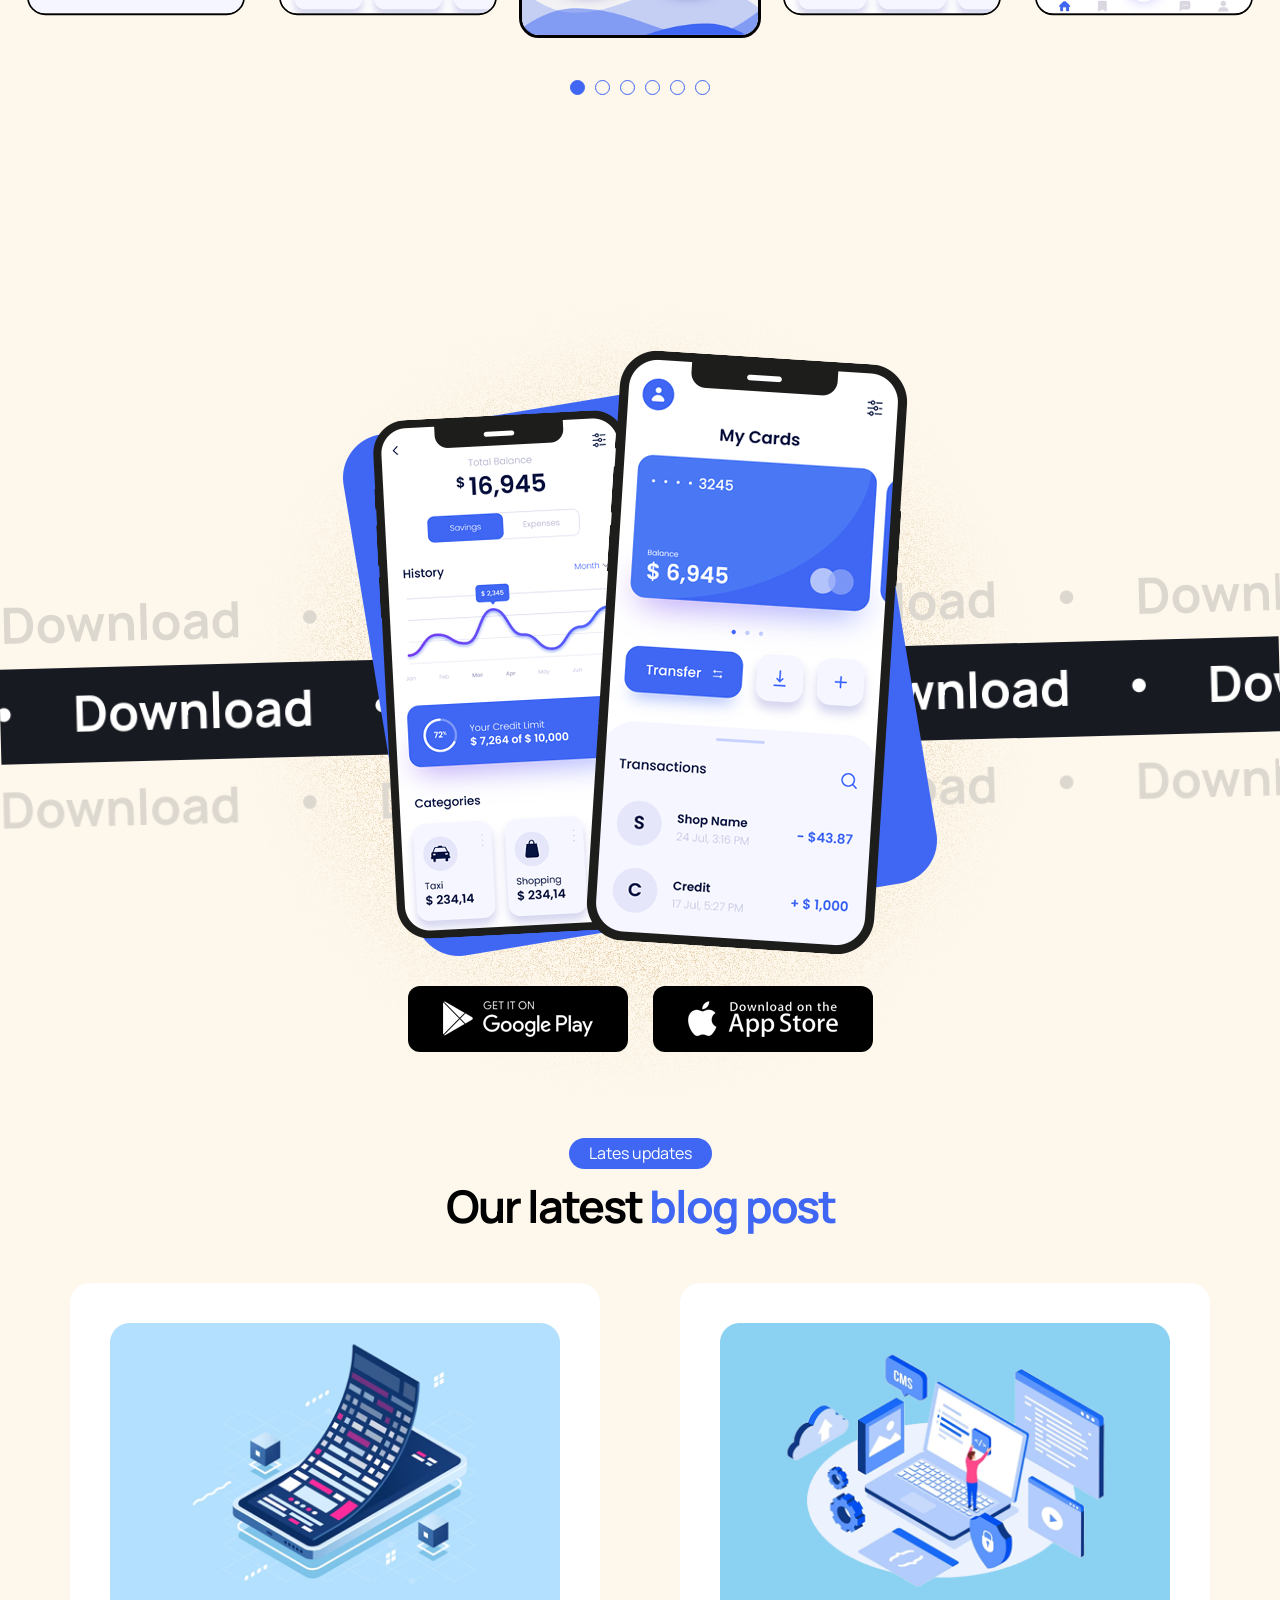
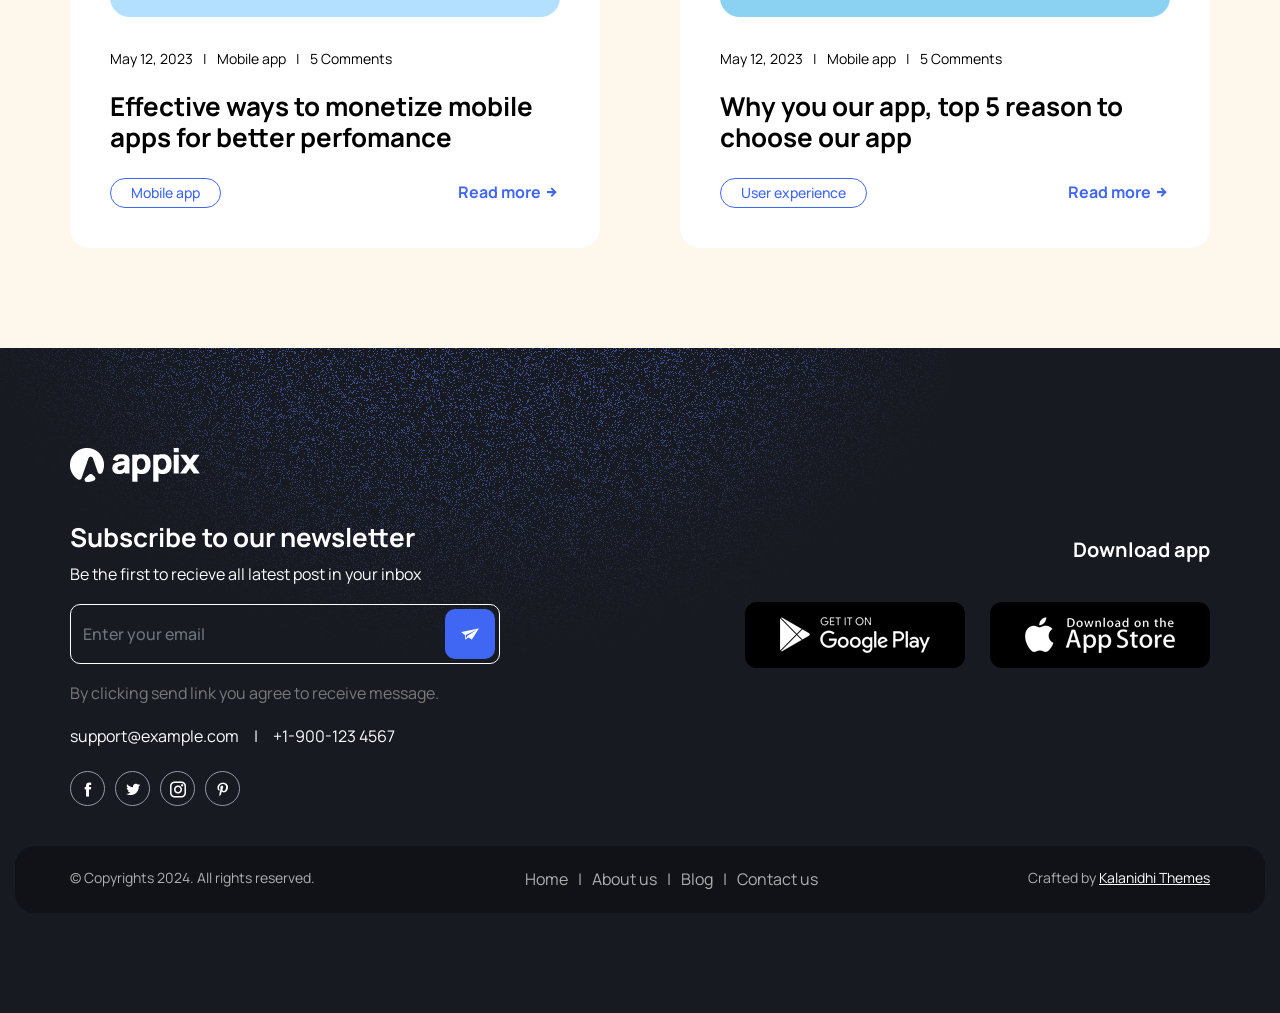
==== commit bbebb055: "removing pricing link on footer" ====
--- a/index.html
+++ b/index.html
@@ -1391,7 +1391,8 @@
             <ul class="links">
               <li><a href="index.html">Home</a></li>
               <li><a href="about.html">About us</a></li>
-              <li><a href="pricing.html">Pricing</a></li>
+               <!-- removing pricing section link -->
+            <!-- <li><a href="pricing.html">Pricing</a></li> --> 
               <li><a href="blog-list.html">Blog</a></li>
               <li><a href="contact.html">Contact us</a></li>
             </ul>
